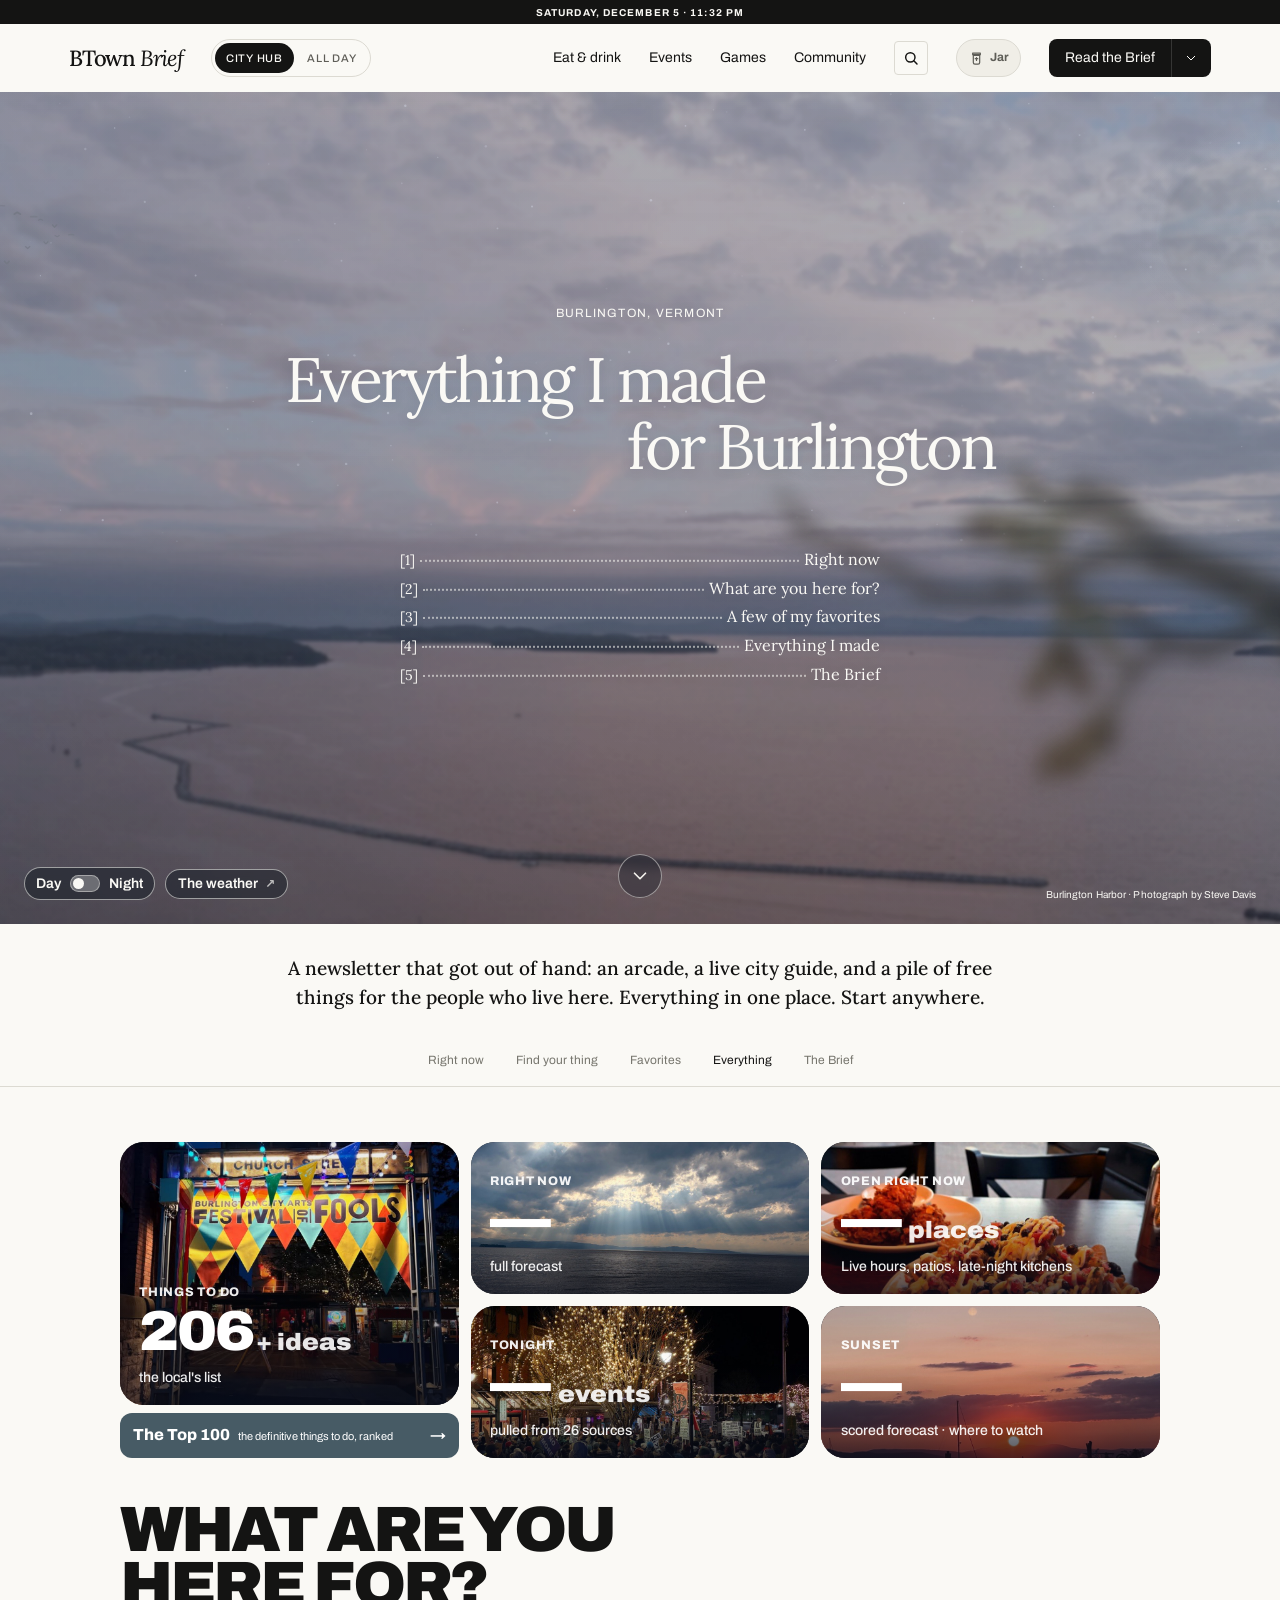
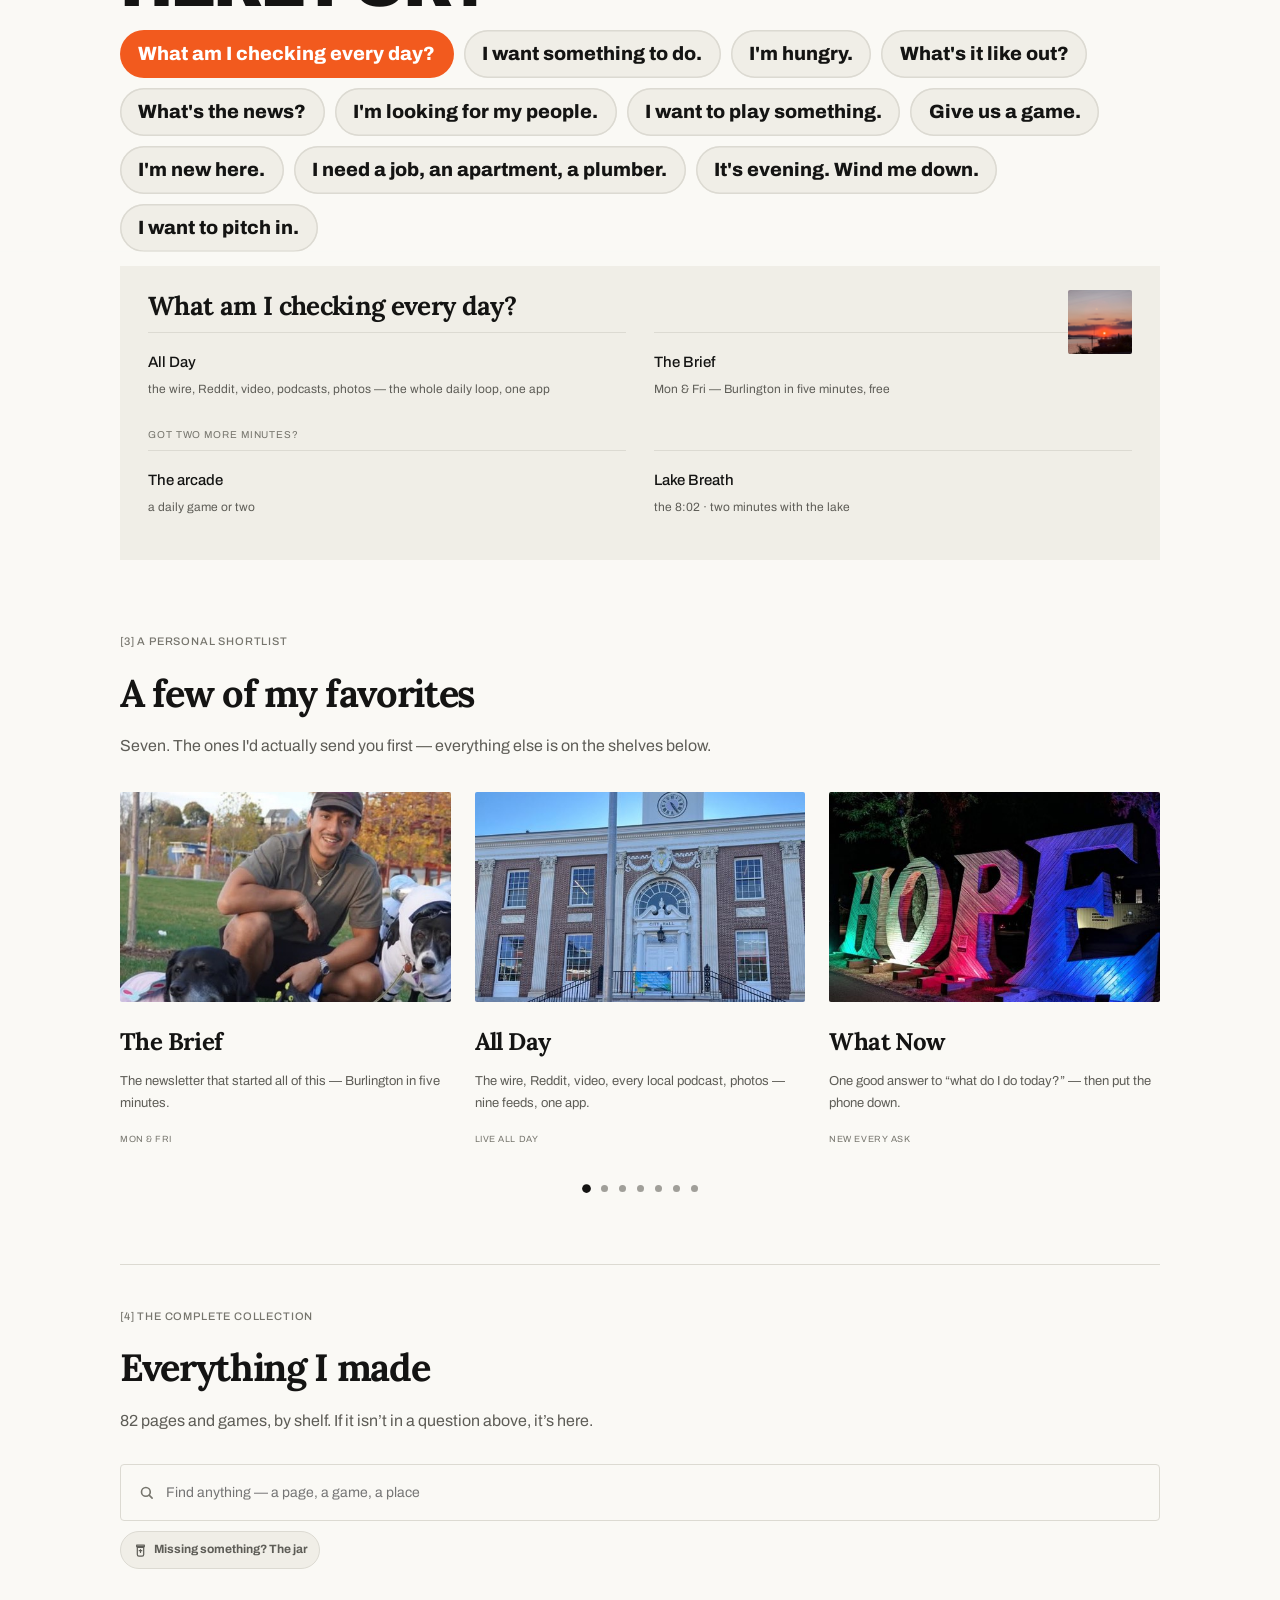
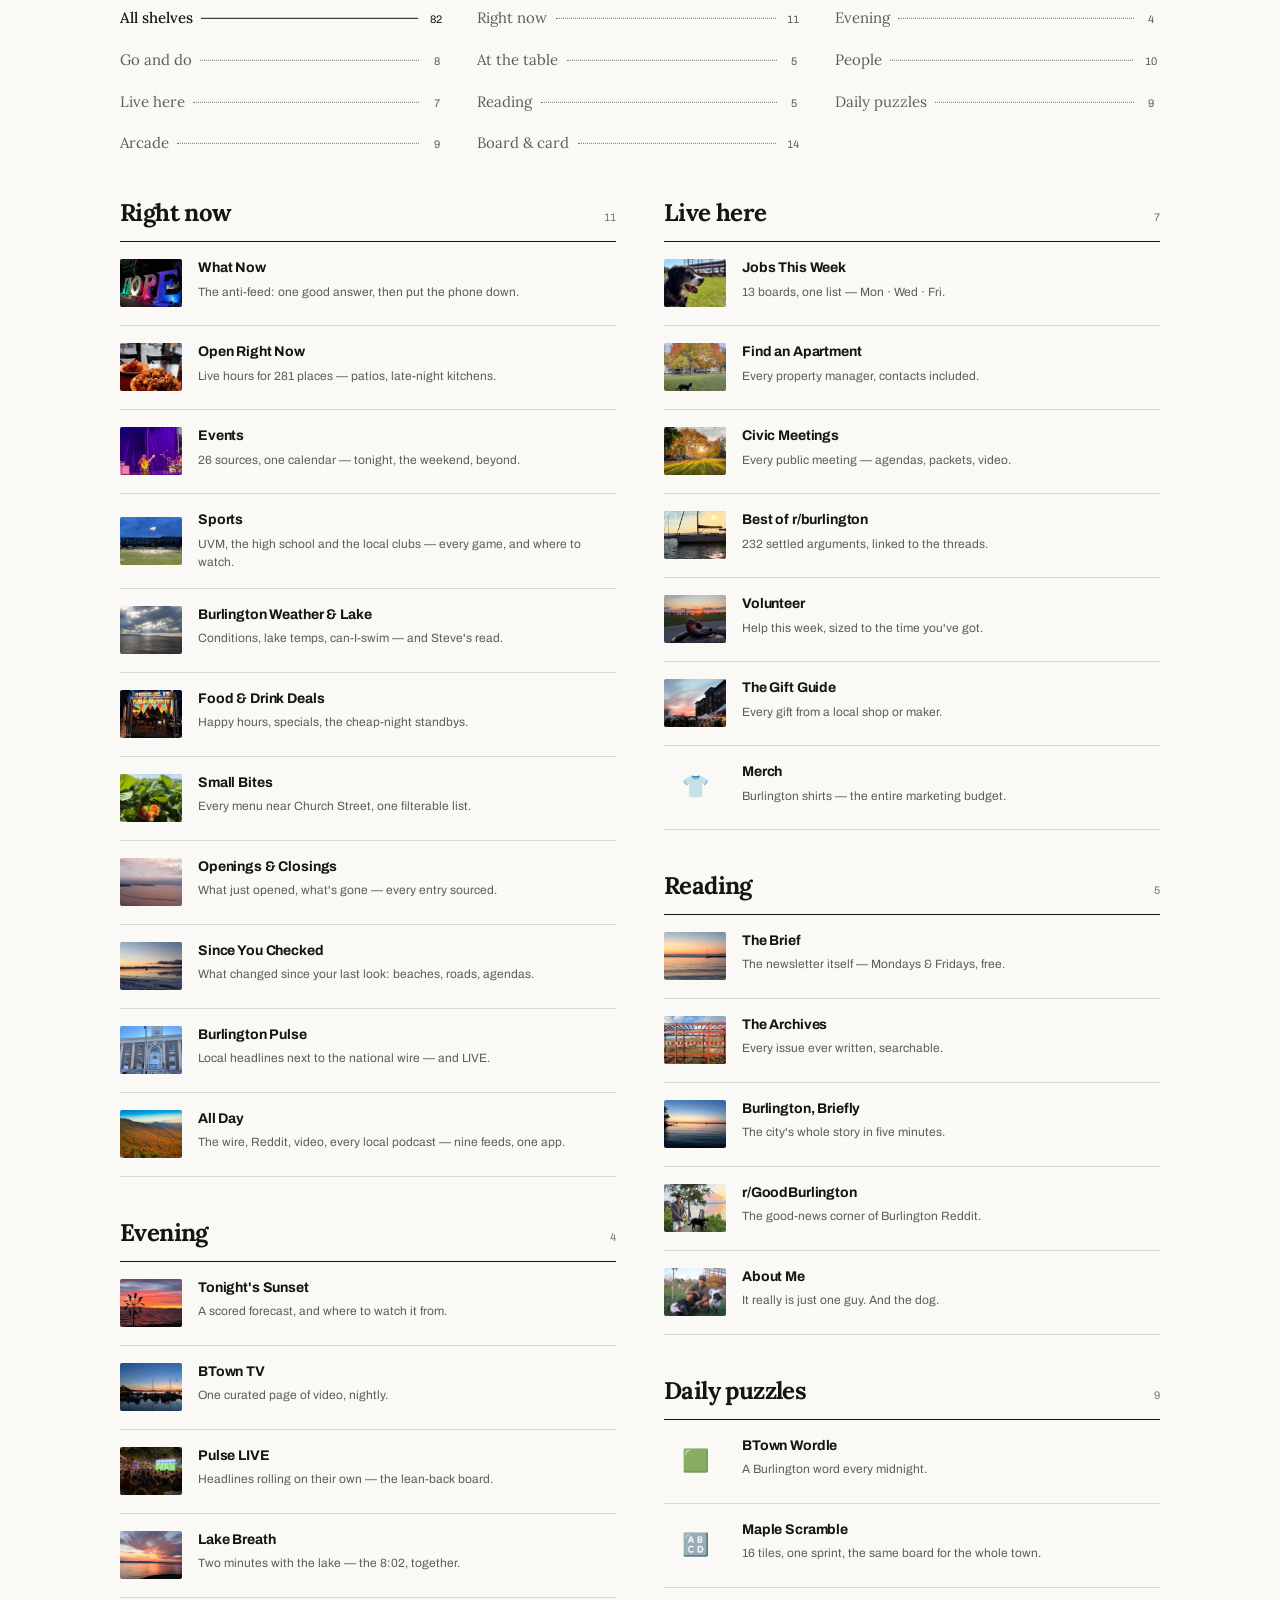
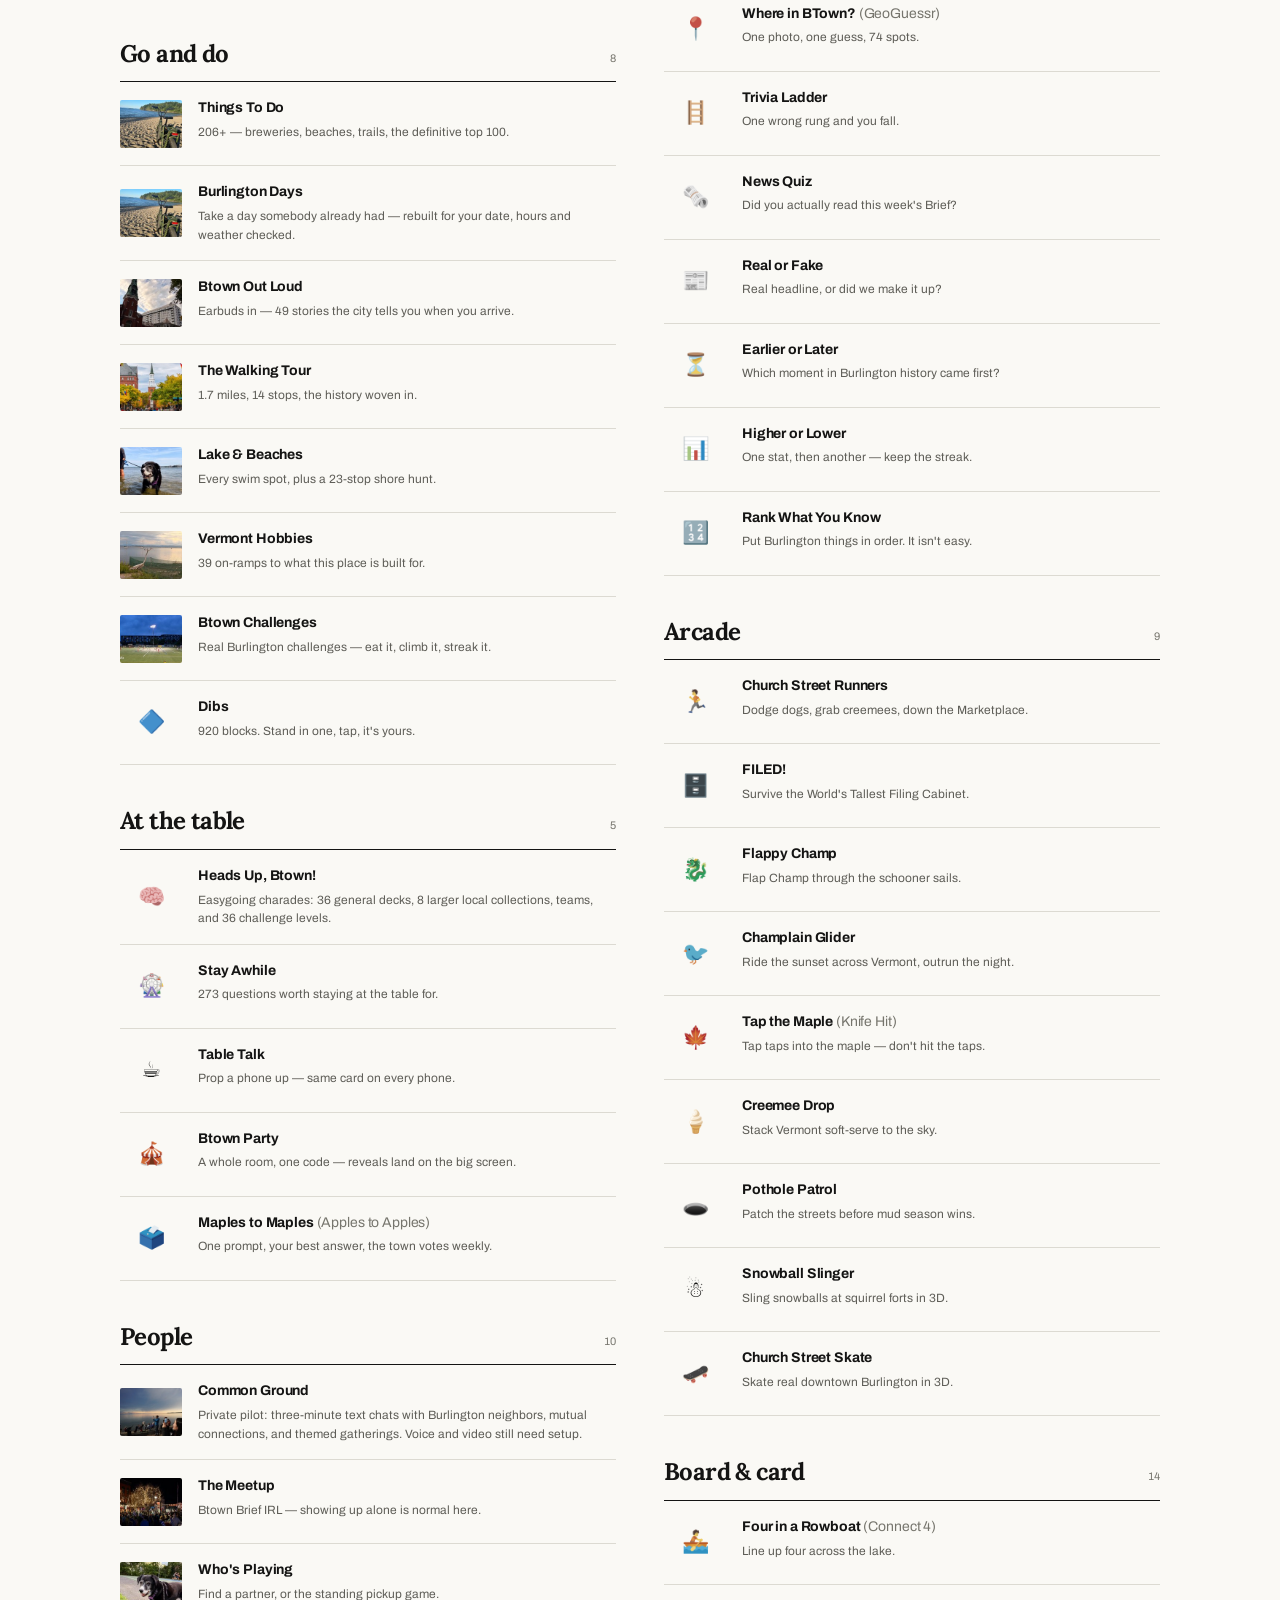
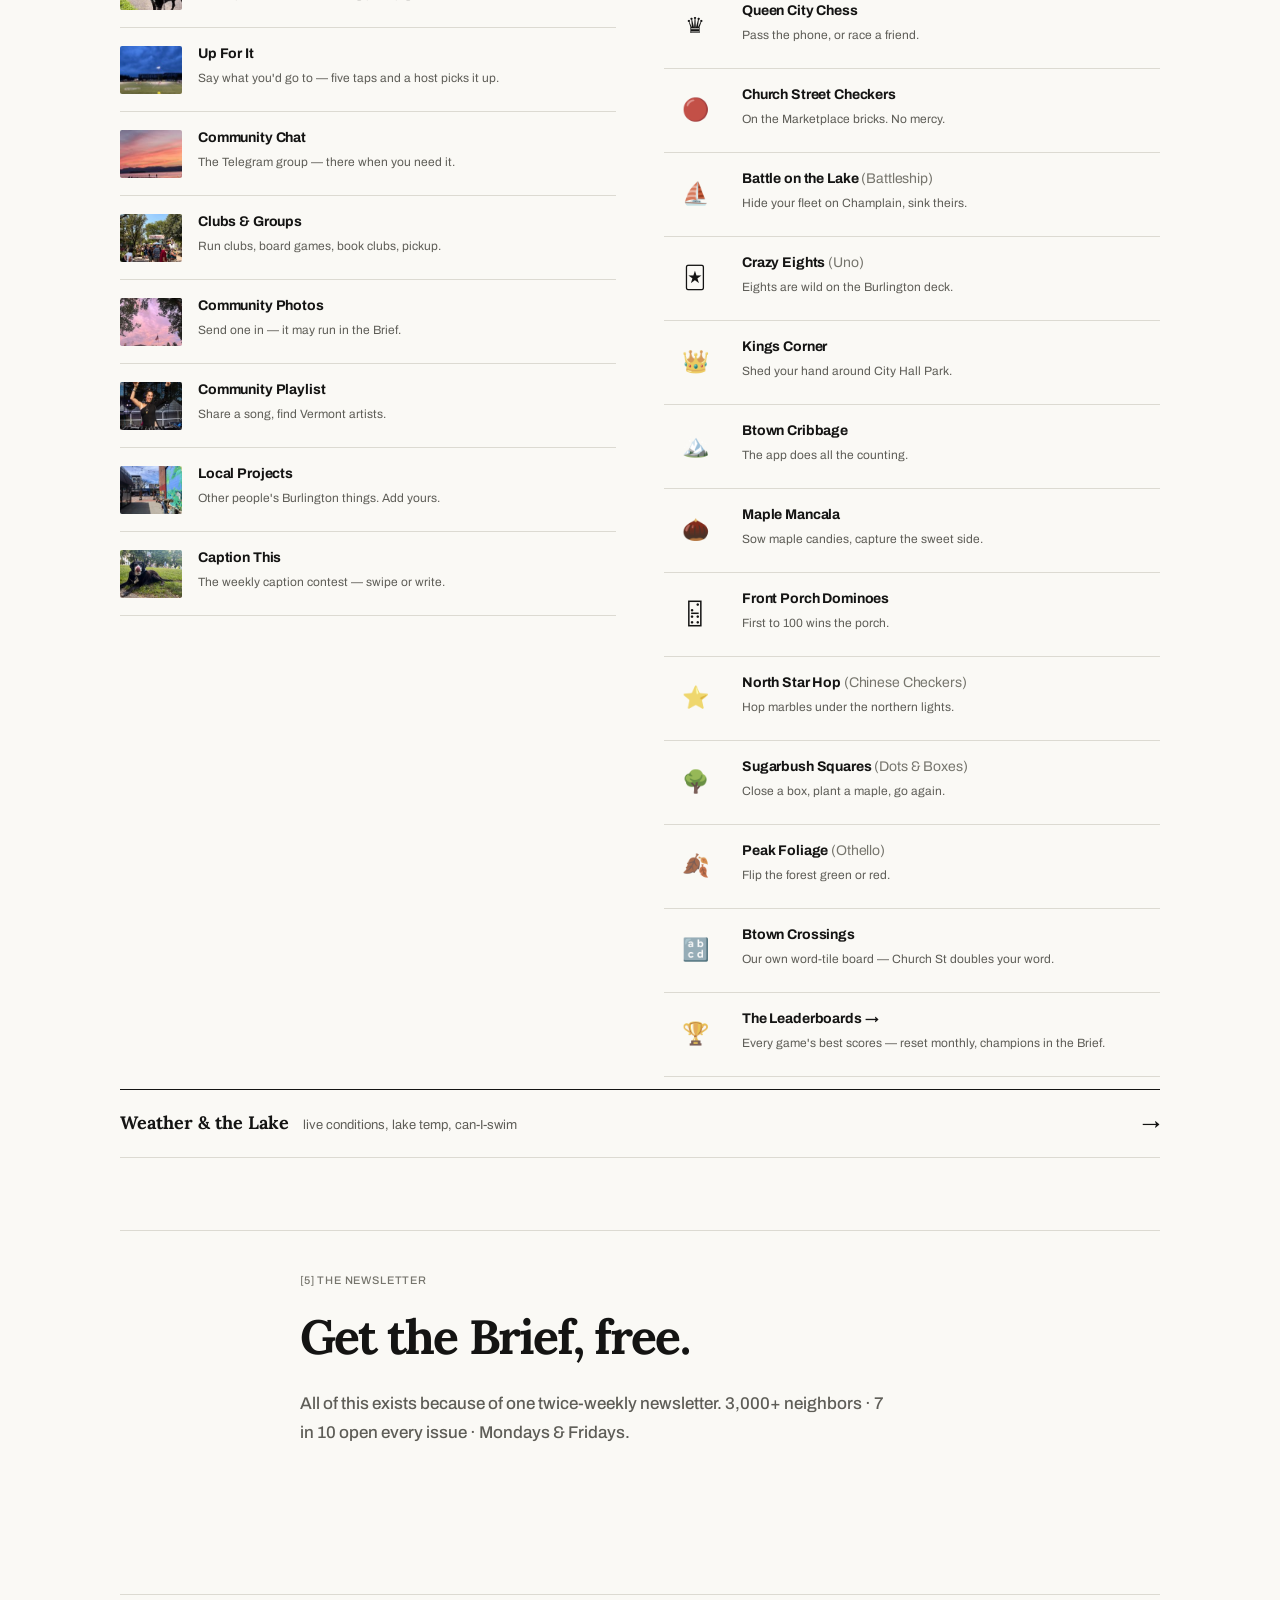
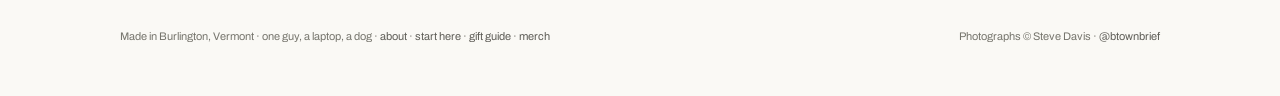
==== index.html @ 95fd9f87 "Refresh Heads Up catalog description" ====
<!DOCTYPE html>
<html lang="en">
<head>
<meta charset="utf-8">
<meta name="viewport" content="width=device-width, initial-scale=1, viewport-fit=cover">
<meta name="theme-color" content="#F6F4EF" media="(prefers-color-scheme: light)">
<meta name="theme-color" content="#0B0E12" media="(prefers-color-scheme: dark)">
<title>Burlington, right now — the BTown Brief</title>
<meta name="description" content="Burlington, Vermont right now: what's open, what's on tonight, how warm the lake is, tonight's sunset — and everything one local newsletter has made for the people who live here. Free, live, one page.">

<link rel="icon" href="assets/favicon-32.png" sizes="32x32" type="image/png">
<link rel="icon" href="assets/favicon-16.png" sizes="16x16" type="image/png">
<link rel="apple-touch-icon" href="assets/apple-touch-icon.png">
<link rel="manifest" href="manifest.webmanifest">
<meta name="apple-mobile-web-app-title" content="BTown Brief">

<meta property="og:type" content="website">
<meta property="og:site_name" content="BTown Brief">
<meta property="og:title" content="Burlington, right now">
<meta property="og:description" content="What's open, what's on tonight, how warm the lake is — and everything one local newsletter made for Burlington. Free, live, one page.">
<meta property="og:url" content="https://hub.btownbrief.com/">
<meta property="og:image" content="https://hub.btownbrief.com/assets/og-hub.jpg">
<meta property="og:image:width" content="1200">
<meta property="og:image:height" content="630">
<meta name="twitter:card" content="summary_large_image">
<meta name="twitter:title" content="Burlington, right now">
<meta name="twitter:description" content="What's open, what's on tonight, how warm the lake is — and everything one local newsletter made for Burlington.">
<meta name="twitter:image" content="https://hub.btownbrief.com/assets/og-hub.jpg">

<link rel="preconnect" href="https://fonts.googleapis.com">
<link rel="preconnect" href="https://fonts.gstatic.com" crossorigin>
<link rel="preconnect" href="https://guide.btownbrief.com">
<link href="https://fonts.googleapis.com/css2?family=Archivo:wdth,wght@75..125,400..900&family=Lora:ital,wght@0,400;0,500;0,700;1,400&display=swap" rel="stylesheet">
<link rel="preload" as="image" href="assets/img/hero.jpg">
<link rel="preload" as="image" href="assets/img/hero-fx/branch-lg.webp" media="(min-width: 720px)">
<link rel="preload" as="image" href="assets/img/hero-fx/branch-sm.webp" media="(max-width: 719px)">
<link rel="stylesheet" href="v2.css?v=20260904c">
<link rel="stylesheet" href="editorial.css?v=20260904c">
<script>
  /* Saved theme before first paint — no flash. System preference stays the
     default until the visitor picks a side with the header toggle. */
  try {
    var t = localStorage.getItem('btown-theme');
    document.documentElement.setAttribute('data-theme', t === 'dark' ? 'dark' : 'light');
  } catch (e) {}
  if (!window.matchMedia('(prefers-reduced-motion: reduce)').matches) {
    document.documentElement.classList.add('motion-enabled');
  }
</script>
<script>window.goatcounter={path:function(p){return "/hub"+(p==="/"?"/":p)}}</script>
<!-- GoatCounter -->
<script data-goatcounter="https://btown-brief.goatcounter.com/count"
        async src="//gc.zgo.at/count.js"></script>
</head>
<body>
<div class="now-strip" id="now-strip" hidden aria-live="off"><span id="date-line"></span><span aria-hidden="true"> · </span><span id="now-clock"></span></div>
<script>
  /* The clock is page chrome, so paint it before the rest of the body parses. */
  (function () {
    try {
      var now = new Date();
      document.getElementById('date-line').textContent = new Intl.DateTimeFormat('en-US', {
        weekday: 'long', month: 'long', day: 'numeric', timeZone: 'America/New_York'
      }).format(now);
      document.getElementById('now-clock').textContent = new Intl.DateTimeFormat('en-US', {
        hour: 'numeric', minute: '2-digit', timeZone: 'America/New_York'
      }).format(now);
      document.getElementById('now-strip').hidden = false;
    } catch (e) {}
  })();
</script>
<a class="skip-link" href="#main-content">Skip to content</a>

<!-- ============ HEADER: wordmark · what people want · subscribe · search ============ -->
<header class="top">
  <div class="wrap bar">
    <a class="mark" href="/">BTown <i>Brief</i></a>
    <!-- The two front doors. The hub is the index you browse; All Day is the
         feed you read. The switch stays at the very top on every screen. -->
    <div class="doors" role="group" aria-label="City hub or All Day">
      <span class="door door-cur" aria-current="page"><span class="door-long">City&nbsp;</span>hub</span>
      <a class="door" href="https://guide.btownbrief.com/all-day/">All&nbsp;Day</a>
    </div>
    <div class="run">
      <nav class="verbs" aria-label="BTown Brief">
        <a href="https://guide.btownbrief.com/restaurants.html">Eat &amp; drink</a>
        <a href="https://guide.btownbrief.com/events.html">Events</a>
        <a href="https://play.btownbrief.com/">Games</a>
        <a href="https://guide.btownbrief.com/telegram.html">Community</a>
      </nav>
    </div>
    <!-- Search up top for people who already know what they want. -->
    <button class="sbtn top-search" type="button" id="search-open" aria-label="Search everything I made" title="Search (press /)">
      <svg width="16" height="16" viewBox="0 0 24 24" fill="none" stroke="currentColor" stroke-width="2.2" stroke-linecap="round" aria-hidden="true"><circle cx="11" cy="11" r="7"/><line x1="21" y1="21" x2="16.2" y2="16.2"/></svg>
    </button>
    <button class="jarbtn" type="button" id="jar-open" data-jar-open aria-label="Suggestion jar and tip jar" title="Suggestions and tips">
      <svg viewBox="0 0 24 24" aria-hidden="true"><path d="M7.5 7.5h9v10.2a2.3 2.3 0 0 1-2.3 2.3H9.8a2.3 2.3 0 0 1-2.3-2.3z"/><path d="M6.6 4.4h10.8v2.2H6.6z"/><path d="M12 10.6v4.2M10.2 12.3h3.6"/></svg><span>Jar</span>
    </button>
    <div class="read-group">
      <a class="read-cta" href="https://www.btownbrief.com?utm_source=hub&amp;utm_medium=referral&amp;utm_campaign=nav">Read the Brief</a>
      <details class="site-menu" id="site-menu">
        <summary aria-label="Open site menu"><svg width="16" height="16" viewBox="0 0 24 24" fill="none" stroke="currentColor" stroke-width="1.5" aria-hidden="true"><path d="m6 9 6 6 6-6"/></svg></summary>
        <div class="menu-panel">
          <p class="menu-label">Around Burlington</p>
          <a class="menu-read" href="https://www.btownbrief.com?utm_source=hub&amp;utm_medium=referral&amp;utm_campaign=nav">Read the Brief <span>↗</span></a>
          <a href="https://guide.btownbrief.com/all-day/">All Day <span>↗</span></a>
          <a href="https://guide.btownbrief.com/restaurants.html">Eat &amp; drink <span>↗</span></a>
          <a href="https://guide.btownbrief.com/events.html">Events <span>↗</span></a>
          <a href="https://guide.btownbrief.com/things-to-do.html">Things to do <span>↗</span></a>
          <a href="https://guide.btownbrief.com/weather.html">Weather &amp; lake <span>↗</span></a>
          <a href="https://play.btownbrief.com/">Games <span>↗</span></a>
          <a href="https://guide.btownbrief.com/telegram.html">Community <span>↗</span></a>
          <a href="https://guide.btownbrief.com/live.html">Pulse Live <span>↗</span></a>
          <a href="https://www.btownbrief.com/about-me">About Steve <span>↗</span></a>
          <a href="#subscribe">Subscribe, free <span>↓</span></a>
          <div class="menu-tools">
    <button class="sbtn" type="button" id="theme-toggle" aria-label="Toggle light or dark mode" title="Light / dark">
      <svg class="icon-sun" width="15" height="15" viewBox="0 0 24 24" fill="none" stroke="currentColor" stroke-width="2.4" stroke-linecap="round" aria-hidden="true"><circle cx="12" cy="12" r="4.6"/><line x1="12" y1="2" x2="12" y2="4.6"/><line x1="12" y1="19.4" x2="12" y2="22"/><line x1="2" y1="12" x2="4.6" y2="12"/><line x1="19.4" y1="12" x2="22" y2="12"/><line x1="4.9" y1="4.9" x2="6.7" y2="6.7"/><line x1="17.3" y1="17.3" x2="19.1" y2="19.1"/><line x1="4.9" y1="19.1" x2="6.7" y2="17.3"/><line x1="17.3" y1="6.7" x2="19.1" y2="4.9"/></svg>
      <svg class="icon-moon" width="15" height="15" viewBox="0 0 24 24" fill="none" stroke="currentColor" stroke-width="2.4" stroke-linecap="round" stroke-linejoin="round" aria-hidden="true"><path d="M21 12.79A9 9 0 1 1 11.21 3 7 7 0 0 0 21 12.79z"/></svg>
    </button>
            <span>Light / dark</span>
          </div>
        </div>
      </details>
    </div>
  </div>
</header>

<!-- ============ THE OPENING FRAME: everything I made ============ -->
<section class="cover" aria-labelledby="cover-title">
  <img src="assets/img/hero.jpg" alt="Sunset over Burlington Harbor" fetchpriority="high">
  <canvas id="sky-live" aria-hidden="true"></canvas>
  <div class="scene-curtain" aria-hidden="true"></div>
  <div class="cover-copy">
    <p class="eyebrow">Burlington, Vermont</p>
    <h1 id="cover-title"><span>Everything I made</span><span>for Burlington</span></h1>
    <nav class="cover-contents" aria-label="Page contents">
      <a href="#right-now"><span class="chapter">[1]</span><span class="dots" aria-hidden="true"></span><span>Right now</span></a>
      <a href="#ask"><span class="chapter">[2]</span><span class="dots" aria-hidden="true"></span><span>What are you here for?</span></a>
      <a href="#favorites"><span class="chapter">[3]</span><span class="dots" aria-hidden="true"></span><span>A few of my favorites</span></a>
      <a href="#everything"><span class="chapter">[4]</span><span class="dots" aria-hidden="true"></span><span>Everything I made</span></a>
      <a href="#subscribe"><span class="chapter">[5]</span><span class="dots" aria-hidden="true"></span><span>The Brief</span></a>
    </nav>
  </div>
  <div class="sky-controls">
    <button type="button" class="theme-sky-toggle" id="theme-sky-toggle" aria-label="Switch to night mode" aria-pressed="false">
      <span>Day</span><i aria-hidden="true"></i><span>Night</span>
    </button>
    <a class="cover-weather" href="https://guide.btownbrief.com/weather.html"><b id="cover-temp"></b><span>The weather</span><i aria-hidden="true">↗</i></a>
  </div>
  <button class="scroll-cue editorial-scroll-cue" id="scroll-cue" type="button" aria-label="Scroll down to explore">
    <svg width="20" height="20" viewBox="0 0 24 24" fill="none" stroke="currentColor" stroke-width="1.8" stroke-linecap="round" stroke-linejoin="round" aria-hidden="true"><path d="m6 9 6 6 6-6"/></svg>
  </button>
  <p class="cover-credit">Burlington Harbor · Photograph by Steve Davis</p>
</section>

<div class="reading-intro">
  <p>A newsletter that got out of hand: an arcade, a live city guide, and a pile of free things for the people who live here. Everything in one place. Start anywhere.</p>
</div>
<nav class="reading-nav" aria-label="Section navigation">
  <a href="#right-now">Right now</a><a href="#ask">Find your thing</a><a href="#favorites">Favorites</a><a href="#everything">Everything</a><a href="#subscribe">The Brief</a>
</nav>
<main class="wrap" id="main-content">

  <div class="classic-layout" id="right-now">

  <!-- ============ THE BENTO: live, photographic ============ -->
  <section class="bento" aria-label="Right now">

    <div class="bento-stack">
      <a class="t ph big" href="https://guide.btownbrief.com/things-to-do.html">
        <img src="assets/img/ig/fools-night.jpg" alt="The Festival of Fools banner over Church Street at night, shops lit behind it" fetchpriority="high">
        <p class="lab">Things to do</p>
        <p class="num">206<small>+ ideas</small></p>
        <p class="sub">the local's list</p>
      </a>
      <a class="bento-bar" href="https://guide.btownbrief.com/things-to-do.html#top-100">
        <span>The Top 100</span><small>the definitive things to do, ranked</small><b aria-hidden="true">→</b>
      </a>
    </div>

    <a class="t ph" href="https://guide.btownbrief.com/weather.html">
      <img src="assets/img/ig/sky.jpg" alt="Sun through a break in storm clouds over Lake Champlain" loading="lazy">
      <p class="lab">Right now</p>
      <p class="num" id="temp">—</p>
      <p class="sub" id="sky">full forecast</p>
    </a>

    <a class="t ph" href="https://guide.btownbrief.com/restaurants.html">
      <img src="assets/img/ig/food.jpg" alt="Nachos and fried chicken on a window table, Church Street at sunset outside" loading="lazy">
      <p class="lab">Open right now</p>
      <p class="num"><span id="open-n">—</span><small id="open-of"> places</small></p>
      <p class="sub" id="open-sub">Live hours, patios, late-night kitchens</p>
    </a>

    <a class="t ph" href="https://guide.btownbrief.com/events.html?when=today&amp;tonight=1">
      <img src="assets/img/ig/crowd.jpg" alt="A crowd under the string lights on Church Street" loading="lazy">
      <p class="lab" id="tonight-lab">Tonight</p>
      <p class="num"><span id="tonight-n">—</span><small> events</small></p>
      <p class="sub" id="tonight-sub">pulled from 26 sources</p>
    </a>

    <a class="t ph" href="https://guide.btownbrief.com/sunset.html">
      <img src="assets/img/ig/docksunset.jpg" alt="People on the waterfront docks watching the sun set over Lake Champlain, a sailboat in the harbor" loading="lazy">
      <p class="lab">Sunset</p>
      <p class="num" id="sunset">—</p>
      <p class="sub">scored forecast · where to watch</p>
    </a>

  </section>

  <!-- ============ THE QUESTIONS: pills + one open panel ============ -->
  <section class="ask" id="ask">
    <h2>What are you<br>here for?</h2>
    <div class="pills" role="group" aria-label="What are you here for?">
      <button class="pill on" aria-pressed="true" data-q="daily">What am I checking every day?</button>
      <button class="pill" aria-pressed="false" data-q="do">I want something to do.</button>
      <button class="pill" aria-pressed="false" data-q="eat">I'm hungry.</button>
      <button class="pill" aria-pressed="false" data-q="out">What's it like out?</button>
      <button class="pill" aria-pressed="false" data-q="news">What's the news?</button>
      <button class="pill" aria-pressed="false" data-q="people">I'm looking for my people.</button>
      <button class="pill" aria-pressed="false" data-q="play">I want to play something.</button>
      <button class="pill" aria-pressed="false" data-q="game">Give us a game.</button>
      <button class="pill" aria-pressed="false" data-q="new">I'm new here.</button>
      <button class="pill" aria-pressed="false" data-q="live">I need a job, an apartment, a plumber.</button>
      <button class="pill" aria-pressed="false" data-q="evening">It's evening. Wind me down.</button>
      <button class="pill" aria-pressed="false" data-q="help">I want to pitch in.</button>
    </div>
  </section>
  </div>

  <section class="answers" aria-label="Your recommendations">
    <div class="panels">
      <div class="qp" data-q="do">
        <img src="assets/img/ig/fools-s.jpg" alt="" loading="lazy">
        <h3>I want something to do.</h3>
        <div class="rows">
          <a href="https://play.btownbrief.com/burlington-days/"><b>Burlington Days</b><small>a day somebody already had, rebuilt for yours</small></a>
          <a href="https://play.btownbrief.com/what-now/"><b>What Now</b><small>one good answer, then put the phone down</small></a>
          <a href="https://guide.btownbrief.com/events.html"><b>Events</b><em data-live="events">26 sources · one calendar</em></a>
          <a href="https://guide.btownbrief.com/sports.html"><b>Sports</b><small>UVM, the high school, and tonight’s games</small></a>
          <a href="https://guide.btownbrief.com/things-to-do.html"><b>Things To Do</b><em>206+ · the local's list</em></a>
          <a href="https://guide.btownbrief.com/beaches.html"><b>Lake &amp; Beaches</b><em data-live="beaches">swim statuses · every beach</em></a>
        </div>
      </div>
      <div class="qp" data-q="eat">
        <img src="assets/img/ig/food-s.jpg" alt="" loading="lazy">
        <h3>I'm hungry.</h3>
        <div class="rows">
          <a href="https://guide.btownbrief.com/restaurants.html"><b>Open Right Now</b><em data-live="open">live hours for 281 places</em></a>
          <a href="https://guide.btownbrief.com/deals.html"><b>Food &amp; Drink Deals</b><em data-live="deals">happy hours, specials</em></a>
          <a href="https://guide.btownbrief.com/small-bites.html"><b>Small Bites</b><small>every menu near Church Street</small></a>
          <a href="https://guide.btownbrief.com/openings.html"><b>Openings &amp; Closings</b><em data-live="openings">every entry sourced</em></a>
        </div>
      </div>
      <div class="qp" data-q="out">
        <img src="assets/img/ig/sky-s.jpg" alt="" loading="lazy">
        <h3>What's it like out?</h3>
        <div class="rows">
          <a href="https://guide.btownbrief.com/weather.html"><b>Burlington Weather &amp; Lake</b><em data-live="weather">with Steve's read</em></a>
          <a href="https://guide.btownbrief.com/sunset.html"><b>Tonight's Sunset</b><em data-live="sunset">scored forecast</em></a>
          <a href="https://guide.btownbrief.com/beaches.html"><b>Lake &amp; Beaches</b><em data-live="beaches">swim statuses</em></a>
        </div>
      </div>
      <div class="qp" data-q="news">
        <img src="assets/img/ig/cityhall-s.jpg" alt="" loading="lazy">
        <h3>What's the news?</h3>
        <div class="rows">
          <a href="https://www.btownbrief.com?utm_source=hub&amp;utm_medium=referral&amp;utm_campaign=site_capture"><b>The Brief</b><em>Mon &amp; Fri · read the newsletter</em></a>
          <a href="https://guide.btownbrief.com/pulse.html"><b>Burlington Pulse</b><em>every 20 min · local + national wire</em></a>
          <a href="https://guide.btownbrief.com/changes.html"><b>Since You Checked</b><small>what changed since your last visit</small></a>
          <a href="https://guide.btownbrief.com/civic.html"><b>Civic Meetings</b><small>agendas, packets, video</small></a>
          <a href="https://play.btownbrief.com/news-quiz/"><b>News Quiz</b><small>did you actually read this week's Brief?</small></a>
          <a href="https://play.btownbrief.com/archive/"><b>The Archives</b><small>find the story you half-remember</small></a>
        </div>
      </div>
      <!-- This panel used to be fourteen links across Morning / Day / Evening.
           All Day absorbed that job — the wire, Reddit, video, podcasts and
           photos are its tabs now — so the honest answer is two things. -->
      <div class="qp on" data-q="daily">
        <img src="assets/img/ig/docksunset-s.jpg" alt="" loading="lazy">
        <h3>What am I checking every day?</h3>
        <div class="rows">
          <a href="https://guide.btownbrief.com/all-day/"><b>All Day</b><small>the wire, Reddit, video, podcasts, photos — the whole daily loop, one app</small></a>
          <a href="https://www.btownbrief.com?utm_source=hub&amp;utm_medium=referral&amp;utm_campaign=daily_panel"><b>The Brief</b><small>Mon &amp; Fri — Burlington in five minutes, free</small></a>
        </div>
        <p class="split">Got two more minutes?</p>
        <div class="rows">
          <a href="https://play.btownbrief.com/"><b>The arcade</b><em data-live="games">a daily game or two</em></a>
          <a href="https://play.btownbrief.com/lake-breath/"><b>Lake Breath</b><em>the 8:02 · two minutes with the lake</em></a>
        </div>
      </div>
      <div class="qp" data-q="people">
        <img src="assets/img/ig/crowd-s.jpg" alt="" loading="lazy">
        <h3>I'm looking for my people.</h3>
        <div class="rows">
          <a href="https://www.meetup.com/burlington-social-activites-group/"><b>The Meetup</b><em>Btown Brief IRL · 600+ members</em></a>
          <a href="https://play.btownbrief.com/up-for-it/"><b>Up For It</b><small>say what you'd go to — five taps and a host picks it up</small></a>
          <a href="https://play.btownbrief.com/whos-playing/"><b>Who's Playing</b><small>find a partner — tennis, pickleball, pickup</small></a>
          <a href="https://btown-common-ground.stephenvdavis.chatgpt.site/"><b>Common Ground</b><small>private pilot — short text chats, local icebreakers, and neighbors to talk to again</small></a>
          <a href="https://guide.btownbrief.com/telegram.html"><b>Community Chat</b><small>the Telegram group</small></a>
          <a href="https://guide.btownbrief.com/clubs.html"><b>Clubs &amp; Groups</b><small>run clubs, board games, book clubs</small></a>
        </div>
      </div>
      <div class="qp" data-q="play">
        <img src="assets/img/ig/soccer-s.jpg" alt="" loading="lazy">
        <h3>I want to play something.</h3>
        <p class="split">On your phone</p>
        <div class="rows">
          <a href="https://play.btownbrief.com/"><b>The arcade</b><em data-live="games">free, no accounts</em></a>
          <a href="https://play.btownbrief.com/leaderboards/"><b>Leaderboards</b><em>reset monthly · champions in the Brief</em></a>
          <a href="https://play.btownbrief.com/maple-scramble/"><b>Maple Scramble</b><small>sixteen tiles, one sprint a day</small></a>
          <a href="https://play.btownbrief.com/church-street-skate/"><b>Church Street Skate</b><small>real downtown Burlington, in 3D</small></a>
        </div>
        <p class="split">Out in the real world</p>
        <div class="rows">
          <a href="https://play.btownbrief.com/whos-playing/"><b>Who's Playing</b><small>find a partner — tennis, pickleball, a run</small></a>
          <a href="https://play.btownbrief.com/dibs/"><b>Dibs</b><small>claim a block of the real city</small></a>
          <a href="https://play.btownbrief.com/challenges/"><b>Btown Challenges</b><small>eat it, climb it, streak it — then prove it</small></a>
        </div>
      </div>
      <div class="qp" data-q="game">
        <img src="assets/img/ig/hope-s.jpg" alt="" loading="lazy">
        <h3>We're hanging out — give us a game.</h3>
        <div class="rows">
          <a href="https://guide.btownbrief.com/table.html"><b>Table Talk</b><small>prop a phone up at the table</small></a>
          <a href="https://play.btownbrief.com/stay-awhile/"><b>Stay Awhile</b><em data-live="stay">spin, land, ask</em></a>
          <a href="https://play.btownbrief.com/maples-to-maples/party.html"><b>Maples to Maples</b><small>Party Mode — 3–4 phones, live</small></a>
          <a href="https://play.btownbrief.com/btown-party/"><b>Btown Party</b><small>a whole room, one code</small></a>
        </div>
      </div>
      <div class="qp" data-q="new">
        <img src="assets/img/ig/church-s.jpg" alt="" loading="lazy">
        <h3>I'm new here — or my visitors are.</h3>
        <div class="rows">
          <a href="https://play.btownbrief.com/burlington-days/"><b>Burlington Days</b><small>hand them a whole day, planned</small></a>
          <a href="https://guide.btownbrief.com/walking-tour.html"><b>The Walking Tour</b><em>14 stops · about 90 minutes</em></a>
          <a href="https://guide.btownbrief.com/out-loud/"><b>Btown Out Loud</b><em>49 stories · earbuds in, walk</em></a>
          <a href="https://guide.btownbrief.com/history.html"><b>Burlington, Briefly</b><em>a five-minute read</em></a>
          <a href="https://guide.btownbrief.com/hobbies.html"><b>Vermont Hobbies</b><em>39 on-ramps</em></a>
        </div>
      </div>
      <div class="qp" data-q="live">
        <img src="assets/img/ig/tower-s.jpg" alt="" loading="lazy">
        <h3>I need a job, an apartment — or a plumber.</h3>
        <div class="rows">
          <a href="https://guide.btownbrief.com/jobs.html"><b>Jobs This Week</b><em data-live="jobs">13 boards, one list</em></a>
          <a href="https://guide.btownbrief.com/housing.html"><b>Find an Apartment</b><small>every property manager's email</small></a>
          <a href="https://guide.btownbrief.com/best-of-reddit.html"><b>Best of r/burlington</b><em>232 answers — mechanics, plumbers, barbers, straight to the threads</em></a>
          <a href="https://guide.btownbrief.com/telegram.html"><b>Community Chat</b><small>ask a local right now</small></a>
        </div>
      </div>
      <div class="qp" data-q="evening">
        <img src="assets/img/ig/marina-s.jpg" alt="" loading="lazy">
        <h3>It's evening. Wind me down.</h3>
        <div class="rows">
          <a href="https://play.btownbrief.com/lake-breath/"><b>Lake Breath</b><em>the 8:02 · two minutes with the lake</em></a>
          <a href="https://guide.btownbrief.com/tv.html"><b>BTown TV</b><em>nightly · one curated page of video</em></a>
          <a href="https://guide.btownbrief.com/live.html"><b>Pulse LIVE</b><em>headlines rolling on their own — lean back</em></a>
          <a href="https://guide.btownbrief.com/goodburlington.html"><b>r/GoodBurlington</b><small>the good-news corner</small></a>
        </div>
      </div>
      <div class="qp" data-q="help">
        <img src="assets/img/ig/seal-s.jpg" alt="" loading="lazy">
        <h3>I want to pitch in.</h3>
        <div class="rows">
          <a href="https://ko-fi.com/btownbrief"><b>Buy me a coffee</b><small>the donation link — keeps all of this free</small></a>
          <a href="https://guide.btownbrief.com/volunteer.html"><b>Volunteer</b><small>help this week, sized to your time</small></a>
          <a href="https://guide.btownbrief.com/projects.html"><b>Local Projects</b><small>other people's Burlington things</small></a>
          <a href="https://guide.btownbrief.com/photos.html"><b>Community Photos</b><small>send one, it may run</small></a>
          <a href="https://guide.btownbrief.com/playlist.html"><b>Community Playlist</b><small>share a song</small></a>
          <a href="https://play.btownbrief.com/caption-this/"><b>Caption This</b><small>the weekly caption contest — swipe or write</small></a>
        </div>
      </div>
    </div>
  </section>

  <!-- ============ A FEW OF MY FAVORITES: the shelf that scrolls ============ -->
  <section class="favs" id="favorites" aria-label="A few of my favorites">
    <p class="section-number">[3] A personal shortlist</p>
    <div class="favhead">
      <h2 class="D">A few of my favorites</h2>
      <p>Seven. The ones I'd actually send you first — everything else is on the shelves below.</p>
    </div>
    <div class="favshelf" id="favshelf" tabindex="0" aria-label="Favorites, scrolls sideways">
      <a class="fav" href="https://www.btownbrief.com?utm_source=hub&amp;utm_medium=referral&amp;utm_campaign=favorites">
        <img src="assets/img/ig/fav/steve.jpg" alt="" loading="lazy">
        <span class="tx"><b>The Brief</b><small>The newsletter that started all of this — Burlington in five minutes.</small><i>Mon &amp; Fri</i></span>
      </a>
      <a class="fav" href="https://guide.btownbrief.com/all-day/">
        <img src="assets/img/ig/fav/cityhall.jpg" alt="" loading="lazy">
        <span class="tx"><b>All Day</b><small>The wire, Reddit, video, every local podcast, photos — nine feeds, one app.</small><i>live all day</i></span>
      </a>
      <a class="fav" href="https://play.btownbrief.com/what-now/">
        <img src="assets/img/ig/fav/hope.jpg" alt="" loading="lazy">
        <span class="tx"><b>What Now</b><small>One good answer to “what do I do today?” — then put the phone down.</small><i>new every ask</i></span>
      </a>
      <a class="fav" href="https://play.btownbrief.com/burlington-days/">
        <img src="assets/img/ig/fav/beachbike.jpg" alt="" loading="lazy">
        <span class="tx"><b>Burlington Days</b><small>Days people actually had here. Take one and it&rsquo;s rebuilt for your date &mdash; hours, weather and what&rsquo;s on, all checked.</small><i>any day you like</i></span>
      </a>
      <a class="fav" href="https://guide.btownbrief.com/events.html?when=weekend">
        <img src="assets/img/ig/fav/crowd.jpg" alt="" loading="lazy">
        <span class="tx"><b>Events</b><small>Every event in town from 26 sources — so you stop checking 26 sources.</small><i>twice daily</i></span>
      </a>
      <a class="fav" href="https://guide.btownbrief.com/weather.html">
        <img src="assets/img/ig/fav/sky.jpg" alt="" loading="lazy">
        <span class="tx"><b>Burlington Weather &amp; Lake</b><small>Conditions, lake temps, can-I-swim — with a written read on the day.</small><i>hourly</i></span>
      </a>
      <a class="fav" href="https://play.btownbrief.com/">
        <img src="assets/img/ig/fav/hoops.jpg" alt="" loading="lazy">
        <span class="tx"><b>The arcade</b><small>Games made for Burlington — free, no accounts, no ads.</small><i>always open</i></span>
      </a>
    </div>
    <div class="favdots" id="favdots"></div>
  </section>

  <!-- ============ EVERYTHING, A–Z — generated from the catalogs; the guarantee ============ -->
  <section class="az" id="everything">
    <p class="section-number">[4] The complete collection</p>
    <div class="azhead">
      <h2 class="D">Everything I made</h2>
      <p id="az-count">81 pages and games, by shelf. If it isn't in a question above, it's here.</p>
      <label class="find"><svg width="15" height="15" viewBox="0 0 24 24" fill="none" stroke="currentColor" stroke-width="2.6" stroke-linecap="round" aria-hidden="true"><circle cx="11" cy="11" r="7"/><line x1="21" y1="21" x2="16.2" y2="16.2"/></svg><input type="search" id="find" placeholder="Find anything — a page, a game, a place" autocomplete="off"></label>
      <button class="jarbtn jarbtn-az" type="button" data-jar-open aria-label="Suggestion jar and tip jar" title="Suggestions and tips"><svg viewBox="0 0 24 24" aria-hidden="true"><path d="M7.5 7.5h9v10.2a2.3 2.3 0 0 1-2.3 2.3H9.8a2.3 2.3 0 0 1-2.3-2.3z"/><path d="M6.6 4.4h10.8v2.2H6.6z"/><path d="M12 10.6v4.2M10.2 12.3h3.6"/></svg><span>Missing something? The jar</span></button>
    </div>
    <!-- The table of contents. Same filter buttons as ever, dressed like the
         index page of a book: dotted leaders out to a live count per shelf.
         v2.js fills the counts after it merges the catalogs. -->
    <div class="azchips" role="group" aria-label="Filter by shelf">
      <button class="azchip on" data-shelf=""><span class="ct">All shelves</span><i class="lead" aria-hidden="true"></i><span class="n">81</span></button>
      <button class="azchip" data-shelf="now"><span class="ct">Right now</span><i class="lead" aria-hidden="true"></i><span class="n"></span></button>
      <button class="azchip" data-shelf="evening"><span class="ct">Evening</span><i class="lead" aria-hidden="true"></i><span class="n"></span></button>
      <button class="azchip" data-shelf="go"><span class="ct">Go and do</span><i class="lead" aria-hidden="true"></i><span class="n"></span></button>
      <button class="azchip" data-shelf="table"><span class="ct">At the table</span><i class="lead" aria-hidden="true"></i><span class="n"></span></button>
      <button class="azchip" data-shelf="people"><span class="ct">People</span><i class="lead" aria-hidden="true"></i><span class="n"></span></button>
      <button class="azchip" data-shelf="live"><span class="ct">Live here</span><i class="lead" aria-hidden="true"></i><span class="n"></span></button>
      <button class="azchip" data-shelf="reading"><span class="ct">Reading</span><i class="lead" aria-hidden="true"></i><span class="n"></span></button>
      <button class="azchip" data-shelf="daily"><span class="ct">Daily puzzles</span><i class="lead" aria-hidden="true"></i><span class="n"></span></button>
      <button class="azchip" data-shelf="arcade"><span class="ct">Arcade</span><i class="lead" aria-hidden="true"></i><span class="n"></span></button>
      <button class="azchip" data-shelf="board"><span class="ct">Board &amp; card</span><i class="lead" aria-hidden="true"></i><span class="n"></span></button>
    </div>

    <!-- Curated shelves. v2.js merges catalog.json + games.json + search-index.json into
         these at load: known links gain search keywords, unknown ones are appended to the
         right shelf (games by section, guide cards by group, the rest under More) — so a
         new launch still needs no edit here. -->
    <div id="az-shelves" class="shelves">

      <div class="grp" data-shelf="now">
        <div class="gh"><i class="c-maple"></i><h3>Right now</h3><small>11</small></div>
        <a class="tile" href="https://play.btownbrief.com/what-now/"><img src="assets/img/ig/thumb/hope.jpg" alt="" loading="lazy"><span class="tt"><b>What Now</b><small>The anti-feed: one good answer, then put the phone down.</small></span></a>
        <a class="tile" href="https://guide.btownbrief.com/restaurants.html"><img src="assets/img/ig/thumb/food.jpg" alt="" loading="lazy"><span class="tt"><b>Open Right Now</b><small data-live="open">Live hours for 281 places — patios, late-night kitchens.</small></span></a>
        <a class="tile" href="https://guide.btownbrief.com/events.html"><img src="assets/img/ig/thumb/band.jpg" alt="" loading="lazy"><span class="tt"><b>Events</b><small data-live="events">26 sources, one calendar — tonight, the weekend, beyond.</small></span></a>
        <a class="tile" href="https://guide.btownbrief.com/sports.html" data-kw="uvm catamounts burlington high seahorses red sox bruins celtics patriots canadiens hockey basketball soccer football baseball lacrosse schedule scores game"><img src="assets/img/ig/thumb/stadium.jpg" alt="" loading="lazy"><span class="tt"><b>Sports</b><small>UVM, the high school and the local clubs — every game, and where to watch.</small></span></a>
        <a class="tile" href="https://guide.btownbrief.com/weather.html"><img src="assets/img/ig/thumb/sky.jpg" alt="" loading="lazy"><span class="tt"><b>Burlington Weather &amp; Lake</b><small data-live="weather">Conditions, lake temps, can-I-swim — and Steve's read.</small></span></a>
        <a class="tile" href="https://guide.btownbrief.com/deals.html"><img src="assets/img/ig/thumb/fools.jpg" alt="" loading="lazy"><span class="tt"><b>Food &amp; Drink Deals</b><small data-live="deals">Happy hours, specials, the cheap-night standbys.</small></span></a>
        <a class="tile" href="https://guide.btownbrief.com/small-bites.html"><img src="assets/img/ig/thumb/berries.jpg" alt="" loading="lazy"><span class="tt"><b>Small Bites</b><small>Every menu near Church Street, one filterable list.</small></span></a>
        <a class="tile" href="https://guide.btownbrief.com/openings.html"><img src="assets/img/ig/thumb/harbor.jpg" alt="" loading="lazy"><span class="tt"><b>Openings &amp; Closings</b><small data-live="openings">What just opened, what's gone — every entry sourced.</small></span></a>
        <a class="tile" href="https://guide.btownbrief.com/changes.html"><img src="assets/img/ig/thumb/winterdawn.jpg" alt="" loading="lazy"><span class="tt"><b>Since You Checked</b><small>What changed since your last look: beaches, roads, agendas.</small></span></a>
        <a class="tile" href="https://guide.btownbrief.com/pulse.html"><img src="assets/img/ig/thumb/cityhall.jpg" alt="" loading="lazy"><span class="tt"><b>Burlington Pulse</b><small>Local headlines next to the national wire — and LIVE.</small></span></a>
        <a class="tile" href="https://guide.btownbrief.com/all-day/" data-kw="reader feed wire rss podcasts wikipedia wander instagram photos music what now sports"><img src="assets/img/ig/thumb/foliage.jpg" alt="" loading="lazy"><span class="tt"><b>All Day</b><small>The wire, Reddit, video, every local podcast — nine feeds, one app.</small></span></a>
      </div>

      <div class="grp" data-shelf="evening">
        <div class="gh"><i class="c-sap"></i><h3>Evening</h3><small>4</small></div>
        <a class="tile" href="https://guide.btownbrief.com/sunset.html"><img src="assets/img/ig/thumb/sunset.jpg" alt="" loading="lazy"><span class="tt"><b>Tonight's Sunset</b><small data-live="sunset">A scored forecast, and where to watch it from.</small></span></a>
        <a class="tile" href="https://guide.btownbrief.com/tv.html"><img src="assets/img/ig/thumb/marina.jpg" alt="" loading="lazy"><span class="tt"><b>BTown TV</b><small>One curated page of video, nightly.</small></span></a>
        <a class="tile" href="https://guide.btownbrief.com/live.html"><img src="assets/img/ig/thumb/bigscreen.jpg" alt="" loading="lazy"><span class="tt"><b>Pulse LIVE</b><small>Headlines rolling on their own — the lean-back board.</small></span></a>
        <a class="tile" href="https://play.btownbrief.com/lake-breath/"><img src="assets/img/ig/thumb/lakeglow.jpg" alt="" loading="lazy"><span class="tt"><b>Lake Breath</b><small>Two minutes with the lake — the 8:02, together.</small></span></a>
      </div>

      <div class="grp" data-shelf="go">
        <div class="gh"><i class="c-mint"></i><h3>Go and do</h3><small>7</small></div>
        <a class="tile" href="https://guide.btownbrief.com/things-to-do.html"><img src="assets/img/ig/thumb/beachbike.jpg" alt="" loading="lazy"><span class="tt"><b>Things To Do</b><small>206+ — breweries, beaches, trails, the definitive top 100.</small></span></a>
        <a class="tile" href="https://play.btownbrief.com/burlington-days/" data-kw="itinerary plan day visiting visitors parents trip weekend saturday"><img src="assets/img/ig/thumb/beachbike.jpg" alt="" loading="lazy"><span class="tt"><b>Burlington Days</b><small>Take a day somebody already had &mdash; rebuilt for your date, hours and weather checked.</small></span></a>
        <a class="tile" href="https://guide.btownbrief.com/out-loud/"><img src="assets/img/ig/thumb/tower.jpg" alt="" loading="lazy"><span class="tt"><b>Btown Out Loud</b><small>Earbuds in — 49 stories the city tells you when you arrive.</small></span></a>
        <a class="tile" href="https://guide.btownbrief.com/walking-tour.html"><img src="assets/img/ig/thumb/church.jpg" alt="" loading="lazy"><span class="tt"><b>The Walking Tour</b><small>1.7 miles, 14 stops, the history woven in.</small></span></a>
        <a class="tile" href="https://guide.btownbrief.com/beaches.html"><img src="assets/img/ig/thumb/swim.jpg" alt="" loading="lazy"><span class="tt"><b>Lake &amp; Beaches</b><small data-live="beaches">Every swim spot, plus a 23-stop shore hunt.</small></span></a>
        <a class="tile" href="https://guide.btownbrief.com/hobbies.html"><img src="assets/img/ig/thumb/driftwood.jpg" alt="" loading="lazy"><span class="tt"><b>Vermont Hobbies</b><small>39 on-ramps to what this place is built for.</small></span></a>
        <a class="tile" href="https://play.btownbrief.com/challenges/"><img src="assets/img/ig/thumb/soccer.jpg" alt="" loading="lazy"><span class="tt"><b>Btown Challenges</b><small>Real Burlington challenges — eat it, climb it, streak it.</small></span></a>
        <a class="tile" href="https://play.btownbrief.com/dibs/"><i class="mo">🔷</i><span class="tt"><b>Dibs</b><small>920 blocks. Stand in one, tap, it's yours.</small></span></a>
      </div>

      <div class="grp" data-shelf="table">
        <div class="gh"><i class="c-sap"></i><h3>At the table</h3><small>5</small></div>
        <a class="tile" href="https://play.btownbrief.com/heads-up-btown/" data-kw="forehead charades party game familiar easy general decks burlington vermont teams co-op custom decks photos offline no repeats forbidden words humming challenge levels"><i class="mo">🧠</i><span class="tt"><b>Heads Up, Btown!</b><small>Easygoing charades: 36 general decks, 8 larger local collections, teams, and 36 challenge levels.</small></span></a>
        <a class="tile" href="https://play.btownbrief.com/stay-awhile/"><i class="mo">🎡</i><span class="tt"><b>Stay Awhile</b><small data-live="stay">273 questions worth staying at the table for.</small></span></a>
        <a class="tile" href="https://guide.btownbrief.com/table.html"><i class="mo">☕</i><span class="tt"><b>Table Talk</b><small>Prop a phone up — same card on every phone.</small></span></a>
        <a class="tile" href="https://play.btownbrief.com/btown-party/"><i class="mo">🎪</i><span class="tt"><b>Btown Party</b><small>A whole room, one code — reveals land on the big screen.</small></span></a>
        <a class="tile" href="https://play.btownbrief.com/maples-to-maples/"><i class="mo">🗳️</i><span class="tt"><b>Maples to Maples <i>(Apples to Apples)</i></b><small>One prompt, your best answer, the town votes weekly.</small></span></a>
      </div>

      <div class="grp" data-shelf="people">
        <div class="gh"><i class="c-mint"></i><h3>People</h3><small>10</small></div>
        <a class="tile" href="https://btown-common-ground.stephenvdavis.chatgpt.site/" data-kw="common ground burlington neighbors local random chat omegle text conversation icebreakers mutual connections themed gatherings rsvp adults private pilot"><img src="assets/img/ig/thumb/shorefolk.jpg" alt="" loading="lazy"><span class="tt"><b>Common Ground</b><small>Private pilot: three-minute text chats with Burlington neighbors, mutual connections, and themed gatherings. Voice and video still need setup.</small></span></a>
        <a class="tile" href="https://www.meetup.com/burlington-social-activites-group/"><img src="assets/img/ig/thumb/crowd.jpg" alt="" loading="lazy"><span class="tt"><b>The Meetup</b><small>Btown Brief IRL — showing up alone is normal here.</small></span></a>
        <a class="tile" href="https://play.btownbrief.com/whos-playing/"><img src="assets/img/ig/thumb/hoops.jpg" alt="" loading="lazy"><span class="tt"><b>Who's Playing</b><small>Find a partner, or the standing pickup game.</small></span></a>
        <a class="tile" href="https://play.btownbrief.com/up-for-it/"><img src="assets/img/ig/thumb/nightsoccer.jpg" alt="" loading="lazy"><span class="tt"><b>Up For It</b><small>Say what you'd go to — five taps and a host picks it up.</small></span></a>
        <a class="tile" href="https://guide.btownbrief.com/telegram.html" data-kw="groupchat group chat telegram"><img src="assets/img/ig/thumb/pinkbeach.jpg" alt="" loading="lazy"><span class="tt"><b>Community Chat</b><small>The Telegram group — there when you need it.</small></span></a>
        <a class="tile" href="https://guide.btownbrief.com/clubs.html"><img src="assets/img/ig/thumb/streetfest.jpg" alt="" loading="lazy"><span class="tt"><b>Clubs &amp; Groups</b><small>Run clubs, board games, book clubs, pickup.</small></span></a>
        <a class="tile" href="https://guide.btownbrief.com/photos.html"><img src="assets/img/ig/thumb/pinksky.jpg" alt="" loading="lazy"><span class="tt"><b>Community Photos</b><small>Send one in — it may run in the Brief.</small></span></a>
        <a class="tile" href="https://guide.btownbrief.com/playlist.html"><img src="assets/img/ig/thumb/dj.jpg" alt="" loading="lazy"><span class="tt"><b>Community Playlist</b><small>Share a song, find Vermont artists.</small></span></a>
        <a class="tile" href="https://guide.btownbrief.com/projects.html"><img src="assets/img/ig/thumb/mural.jpg" alt="" loading="lazy"><span class="tt"><b>Local Projects</b><small>Other people's Burlington things. Add yours.</small></span></a>
        <a class="tile" href="https://play.btownbrief.com/caption-this/"><img src="assets/img/ig/thumb/dogsmile.jpg" alt="" loading="lazy"><span class="tt"><b>Caption This</b><small>The weekly caption contest — swipe or write.</small></span></a>
      </div>

      <div class="grp" data-shelf="live">
        <div class="gh"><i class="c-maple"></i><h3>Live here</h3><small>7</small></div>
        <a class="tile" href="https://guide.btownbrief.com/jobs.html"><img src="assets/img/ig/thumb/cityplace.jpg" alt="" loading="lazy"><span class="tt"><b>Jobs This Week</b><small data-live="jobs">13 boards, one list — Mon · Wed · Fri.</small></span></a>
        <a class="tile" href="https://guide.btownbrief.com/housing.html"><img src="assets/img/ig/thumb/fallstreet.jpg" alt="" loading="lazy"><span class="tt"><b>Find an Apartment</b><small>Every property manager, contacts included.</small></span></a>
        <a class="tile" href="https://guide.btownbrief.com/civic.html"><img src="assets/img/ig/thumb/park.jpg" alt="" loading="lazy"><span class="tt"><b>Civic Meetings</b><small>Every public meeting — agendas, packets, video.</small></span></a>
        <a class="tile" href="https://guide.btownbrief.com/best-of-reddit.html"><img src="assets/img/ig/thumb/sailboat.jpg" alt="" loading="lazy"><span class="tt"><b>Best of r/burlington</b><small>232 settled arguments, linked to the threads.</small></span></a>
        <a class="tile" href="https://guide.btownbrief.com/volunteer.html"><img src="assets/img/ig/thumb/seal.jpg" alt="" loading="lazy"><span class="tt"><b>Volunteer</b><small>Help this week, sized to the time you've got.</small></span></a>
        <a class="tile" href="https://guide.btownbrief.com/gifts.html"><img src="assets/img/ig/thumb/market.jpg" alt="" loading="lazy"><span class="tt"><b>The Gift Guide</b><small>Every gift from a local shop or maker.</small></span></a>
        <a class="tile" href="https://stephenvdavis-jpg.github.io/t-shirts/"><i class="mo">👕</i><span class="tt"><b>Merch</b><small>Burlington shirts — the entire marketing budget.</small></span></a>
      </div>

      <div class="grp" data-shelf="reading">
        <div class="gh"><i class="c-lake"></i><h3>Reading</h3><small>5</small></div>
        <a class="tile" href="https://www.btownbrief.com?utm_source=hub&amp;utm_medium=referral&amp;utm_campaign=az"><img src="assets/img/ig/thumb/dawnsail.jpg" alt="" loading="lazy"><span class="tt"><b>The Brief</b><small>The newsletter itself — Mondays &amp; Fridays, free.</small></span></a>
        <a class="tile" href="https://play.btownbrief.com/archive/"><img src="assets/img/ig/thumb/citysteel.jpg" alt="" loading="lazy"><span class="tt"><b>The Archives</b><small>Every issue ever written, searchable.</small></span></a>
        <a class="tile" href="https://guide.btownbrief.com/history.html"><img src="assets/img/ig/thumb/bluehour.jpg" alt="" loading="lazy"><span class="tt"><b>Burlington, Briefly</b><small>The city's whole story in five minutes.</small></span></a>
        <a class="tile" href="https://guide.btownbrief.com/goodburlington.html"><img src="assets/img/ig/thumb/overlook.jpg" alt="" loading="lazy"><span class="tt"><b>r/GoodBurlington</b><small>The good-news corner of Burlington Reddit.</small></span></a>
        <a class="tile" href="https://www.btownbrief.com/about-me"><img src="assets/img/ig/thumb/steve.jpg" alt="" loading="lazy"><span class="tt"><b>About Me</b><small>It really is just one guy. And the dog.</small></span></a>
      </div>

      <div class="grp" data-shelf="daily">
        <div class="gh"><i class="c-sap"></i><h3>Daily puzzles</h3><small>9</small></div>
        <a class="tile" href="https://play.btownbrief.com/btown-wordle/"><i class="mo">🟩</i><span class="tt"><b>BTown Wordle</b><small>A Burlington word every midnight.</small></span></a>
        <a class="tile" href="https://play.btownbrief.com/maple-scramble/"><i class="mo">🔠</i><span class="tt"><b>Maple Scramble</b><small>16 tiles, one sprint, the same board for the whole town.</small></span></a>
        <a class="tile" href="https://play.btownbrief.com/where-in-btown/"><i class="mo">📍</i><span class="tt"><b>Where in BTown? <i>(GeoGuessr)</i></b><small>One photo, one guess, 74 spots.</small></span></a>
        <a class="tile" href="https://play.btownbrief.com/trivia-ladder/"><i class="mo">🪜</i><span class="tt"><b>Trivia Ladder</b><small>One wrong rung and you fall.</small></span></a>
        <a class="tile" href="https://play.btownbrief.com/news-quiz/"><i class="mo">🗞️</i><span class="tt"><b>News Quiz</b><small>Did you actually read this week's Brief?</small></span></a>
        <a class="tile" href="https://play.btownbrief.com/real-or-fake/"><i class="mo">📰</i><span class="tt"><b>Real or Fake</b><small>Real headline, or did we make it up?</small></span></a>
        <a class="tile" href="https://play.btownbrief.com/earlier-or-later/"><i class="mo">⏳</i><span class="tt"><b>Earlier or Later</b><small>Which moment in Burlington history came first?</small></span></a>
        <a class="tile" href="https://play.btownbrief.com/higher-or-lower/"><i class="mo">📊</i><span class="tt"><b>Higher or Lower</b><small>One stat, then another — keep the streak.</small></span></a>
        <a class="tile" href="https://play.btownbrief.com/rank-what-you-know/"><i class="mo">🔢</i><span class="tt"><b>Rank What You Know</b><small>Put Burlington things in order. It isn't easy.</small></span></a>
      </div>

      <div class="grp" data-shelf="arcade">
        <div class="gh"><i class="c-maple"></i><h3>Arcade</h3><small>9</small></div>
        <a class="tile" href="https://play.btownbrief.com/church-street-runner/"><i class="mo">🏃</i><span class="tt"><b>Church Street Runners</b><small>Dodge dogs, grab creemees, down the Marketplace.</small></span></a>
        <a class="tile" href="https://play.btownbrief.com/filed/"><i class="mo">🗄️</i><span class="tt"><b>FILED!</b><small>Survive the World's Tallest Filing Cabinet.</small></span></a>
        <a class="tile" href="https://play.btownbrief.com/flappy-champ/"><i class="mo">🐉</i><span class="tt"><b>Flappy Champ</b><small>Flap Champ through the schooner sails.</small></span></a>
        <a class="tile" href="https://play.btownbrief.com/champlain-glider/"><i class="mo">🐦</i><span class="tt"><b>Champlain Glider</b><small>Ride the sunset across Vermont, outrun the night.</small></span></a>
        <a class="tile" href="https://play.btownbrief.com/tap-the-maple/"><i class="mo">🍁</i><span class="tt"><b>Tap the Maple <i>(Knife Hit)</i></b><small>Tap taps into the maple — don't hit the taps.</small></span></a>
        <a class="tile" href="https://play.btownbrief.com/creemee-drop/"><i class="mo">🍦</i><span class="tt"><b>Creemee Drop</b><small>Stack Vermont soft-serve to the sky.</small></span></a>
        <a class="tile" href="https://play.btownbrief.com/pothole-patrol/"><i class="mo">🕳️</i><span class="tt"><b>Pothole Patrol</b><small>Patch the streets before mud season wins.</small></span></a>
        <a class="tile" href="https://play.btownbrief.com/snowball-slinger/"><i class="mo">☃️</i><span class="tt"><b>Snowball Slinger</b><small>Sling snowballs at squirrel forts in 3D.</small></span></a>
        <a class="tile" href="https://play.btownbrief.com/church-street-skate/"><i class="mo">🛹</i><span class="tt"><b>Church Street Skate</b><small>Skate real downtown Burlington in 3D.</small></span></a>
      </div>

      <div class="grp" data-shelf="board">
        <div class="gh"><i class="c-lake"></i><h3>Board &amp; card</h3><small>14</small></div>
        <a class="tile" href="https://play.btownbrief.com/four-in-a-rowboat/"><i class="mo">🚣</i><span class="tt"><b>Four in a Rowboat <i>(Connect 4)</i></b><small>Line up four across the lake.</small></span></a>
        <a class="tile" href="https://play.btownbrief.com/queen-city-chess/"><i class="mo">♛</i><span class="tt"><b>Queen City Chess</b><small>Pass the phone, or race a friend.</small></span></a>
        <a class="tile" href="https://play.btownbrief.com/church-street-checkers/"><i class="mo">🔴</i><span class="tt"><b>Church Street Checkers</b><small>On the Marketplace bricks. No mercy.</small></span></a>
        <a class="tile" href="https://play.btownbrief.com/battle-on-the-lake/"><i class="mo">⛵</i><span class="tt"><b>Battle on the Lake <i>(Battleship)</i></b><small>Hide your fleet on Champlain, sink theirs.</small></span></a>
        <a class="tile" href="https://play.btownbrief.com/crazy-eights/"><i class="mo">🃏</i><span class="tt"><b>Crazy Eights <i>(Uno)</i></b><small>Eights are wild on the Burlington deck.</small></span></a>
        <a class="tile" href="https://play.btownbrief.com/kings-corner/"><i class="mo">👑</i><span class="tt"><b>Kings Corner</b><small>Shed your hand around City Hall Park.</small></span></a>
        <a class="tile" href="https://play.btownbrief.com/btown-cribbage/"><i class="mo">🏔️</i><span class="tt"><b>Btown Cribbage</b><small>The app does all the counting.</small></span></a>
        <a class="tile" href="https://play.btownbrief.com/maple-mancala/"><i class="mo">🌰</i><span class="tt"><b>Maple Mancala</b><small>Sow maple candies, capture the sweet side.</small></span></a>
        <a class="tile" href="https://play.btownbrief.com/front-porch-dominoes/"><i class="mo">🁵</i><span class="tt"><b>Front Porch Dominoes</b><small>First to 100 wins the porch.</small></span></a>
        <a class="tile" href="https://play.btownbrief.com/north-star-hop/"><i class="mo">⭐</i><span class="tt"><b>North Star Hop <i>(Chinese Checkers)</i></b><small>Hop marbles under the northern lights.</small></span></a>
        <a class="tile" href="https://play.btownbrief.com/sugarbush-squares/"><i class="mo">🌳</i><span class="tt"><b>Sugarbush Squares <i>(Dots &amp; Boxes)</i></b><small>Close a box, plant a maple, go again.</small></span></a>
        <a class="tile" href="https://play.btownbrief.com/peak-foliage/"><i class="mo">🍂</i><span class="tt"><b>Peak Foliage <i>(Othello)</i></b><small>Flip the forest green or red.</small></span></a>
        <a class="tile" href="https://play.btownbrief.com/btown-crossings/"><i class="mo">🔡</i><span class="tt"><b>Btown Crossings</b><small>Our own word-tile board — Church St doubles your word.</small></span></a>
        <a class="tile lead" href="https://play.btownbrief.com/leaderboards/"><i class="mo">🏆</i><span class="tt"><b>The Leaderboards →</b><small>Every game's best scores — reset monthly, champions in the Brief.</small></span></a>
      </div>

      <div class="grp" data-shelf="more" hidden>
        <div class="gh"><i class="c-lake"></i><h3>More</h3><small>0</small></div>
      </div>

    </div>
    <a class="weather-row" href="https://guide.btownbrief.com/weather.html">
      <b>Weather &amp; the Lake</b><span>live conditions, lake temp, can-I-swim</span><i aria-hidden="true">→</i>
    </a>
  </section>

  <!-- ============ THE SIGNUP: the last thing on the page ============ -->
  <section class="band">
    <div class="t dark full" id="subscribe">
      <p class="section-number">[5] The newsletter</p>
      <h2>Get the Brief, free.</h2>
      <p class="sub">All of this exists because of one twice-weekly newsletter. 3,000+ neighbors · 7 in 10 open every issue · Mondays &amp; Fridays.</p>
      <iframe src="https://embeds.beehiiv.com/a1c106df-f519-4dfc-a892-61261d0f8389?slim=true" data-test-id="beehiiv-embed" height="52" frameborder="0" scrolling="no" title="Subscribe to the BTown Brief" loading="lazy"></iframe>
    </div>
  </section>

  <footer class="foot">
    <span>Made in Burlington, Vermont · one guy, a laptop, a dog · <a href="https://www.btownbrief.com/about-me">about</a> · <a href="start-here.html">start here</a> · <a href="https://guide.btownbrief.com/gifts.html">gift guide</a> · <a href="https://stephenvdavis-jpg.github.io/t-shirts/">merch</a></span>
    <span>Photographs © Steve Davis · <a href="https://www.instagram.com/btownbrief/">@btownbrief</a></span>
  </footer>
</main>

<div class="sheet" id="jar-sheet" hidden>
  <div class="sheet-scrim" data-jar-close></div>
  <section class="sheet-card" role="dialog" aria-modal="true" aria-labelledby="jar-title">
    <header class="sheet-head"><h2 id="jar-title">The jar</h2><button class="sheet-close" type="button" data-jar-close aria-label="Close"><span aria-hidden="true">×</span></button></header>
    <div class="sheet-body"></div>
  </section>
</div>
<div class="toast" id="toast" role="status" hidden></div>

<script src="https://guide.btownbrief.com/js/food-lib.js" defer></script>
<script src="v2.js?v=20260912-catalog-descriptions" defer></script>
<script src="hero-live.js?v=20260904b" defer></script>
<script src="editorial.js?v=20260903e" defer></script>
</body>
</html>
---- v2.css ----
/* ============================================================
   BURLINGTON, RIGHT NOW — the BTown Brief front door (v2, Aug 2026)

   One page, three layers:
     1. the bento — photographs carrying one live number each
     2. the questions — twelve first-person pills, one open panel
     3. everything, A–Z — the guarantee that every page is reachable

   Photographs are Stephen's own (assets/img/ig, sources in sources.json).
   Type is one family, Archivo: wide + black for display, normal for text.
   Color is the lake, the maple, the sap, the ink — used as blocks, not tints.
============================================================ */

:root {
  --paper: #F6F4EF;
  --card:  #FFFFFF;
  --ink:   #0E1A33;
  --ink2:  #46526B;
  --mute:  #8A93A6;
  --line:  #E6E2D8;
  --lake:  #1748D1;
  --lake-soft: #E8EDFA;
  --maple: #F25A1E;
  --sap:   #FFC53D;
  --mint:  #BFE8D2;
  --f: "Archivo", system-ui, -apple-system, "Segoe UI", sans-serif;
  --r: 26px;
}
@media (prefers-color-scheme: dark) {
  :root:not([data-theme="light"]) {
    --paper: #0B0E14; --card: #151A24; --ink: #F3F1EA; --ink2: #B9BFCD; --mute: #7C8598;
    --line: #232A38; --lake: #7FA0F0; --lake-soft: #162138; --mint: #2A4A3A;
  }
}
:root[data-theme="dark"] {
  --paper: #0B0E14; --card: #151A24; --ink: #F3F1EA; --ink2: #B9BFCD; --mute: #7C8598;
  --line: #232A38; --lake: #7FA0F0; --lake-soft: #162138; --mint: #2A4A3A;
}

/* The theme toggle shows the mode you'd switch TO: moon in light, sun in dark. */
#theme-toggle .icon-sun { display: none; }
#theme-toggle .icon-moon { display: block; }
@media (prefers-color-scheme: dark) {
  :root:not([data-theme="light"]) #theme-toggle .icon-sun { display: block; }
  :root:not([data-theme="light"]) #theme-toggle .icon-moon { display: none; }
}
:root[data-theme="dark"] #theme-toggle .icon-sun { display: block; }
:root[data-theme="dark"] #theme-toggle .icon-moon { display: none; }
:root[data-theme="light"] #theme-toggle .icon-sun { display: none; }
:root[data-theme="light"] #theme-toggle .icon-moon { display: block; }

* { box-sizing: border-box; }
html { scroll-behavior: smooth; }
body {
  margin: 0;
  background: var(--paper);
  color: var(--ink);
  font-family: var(--f);
  font-size: 16px;
  line-height: 1.45;
  -webkit-font-smoothing: antialiased;
}
body.sheet-open { overflow: hidden; }
a { color: inherit; text-decoration: none; }
a:focus-visible, button:focus-visible, input:focus-visible { outline: 3px solid var(--sap); outline-offset: 2px; }
img { display: block; }

.wrap { max-width: 1180px; margin: 0 auto; padding: 0 clamp(.8rem, 2.5vw, 1.6rem); }

/* Display face: wide, black, upper — the poster voice, used for titles only. */
.D {
  font-variation-settings: "wdth" 110, "wght" 900;
  text-transform: uppercase;
  letter-spacing: -.025em;
  line-height: .9;
}
/* ?serif=1 try-on: the section titles borrow the cover's serif voice. */
.serif-heads .D {
  font-family: "Instrument Serif", Georgia, serif;
  font-variation-settings: normal;
  font-weight: 400;
  text-transform: none;
  letter-spacing: -.01em;
  line-height: .95;
}

/* ---------------------------------------------------------------- header */
.top { position: sticky; top: 0; z-index: 20; background: color-mix(in srgb, var(--paper) 86%, transparent); backdrop-filter: blur(14px); -webkit-backdrop-filter: blur(14px); border-bottom: 1px solid var(--line); }
.bar { display: flex; align-items: center; gap: 1rem; height: 60px; }
.mark { font-variation-settings: "wdth" 112, "wght" 900; text-transform: uppercase; letter-spacing: .01em; font-size: 1.05rem; white-space: nowrap; }
.mark i { font-style: normal; color: var(--maple); }
/* The switch and the verbs travel together: the switch is pinned at the head
   of the run and the verbs scroll past it, so "which half of the site am I
   in" can never scroll out of view. */
.run { display: flex; align-items: center; gap: .9rem; flex: 1; min-width: 0; margin-left: .4rem; }
.doors { display: inline-flex; align-items: center; gap: 2px; flex: none; padding: 2px;
  background: var(--card); border: 1.5px solid var(--line); border-radius: 999px; }
.door { padding: .3rem .7rem; border-radius: 999px; font-weight: 800; font-size: .8rem;
  letter-spacing: .04em; text-transform: uppercase; color: var(--ink2); white-space: nowrap; }
.door:hover { color: var(--ink); }
.door-cur { background: var(--ink); color: var(--paper); cursor: default; }

/* The verbs take the open middle. They scroll rather than wrap: a wrapped
   third row is another band of navigation above the front door. */
.verbs { display: flex; flex: 1; justify-content: space-evenly; gap: 1rem; min-width: 0;
  overflow-x: auto; scrollbar-width: none; -ms-overflow-style: none;
  font-weight: 700; font-size: 1rem; color: var(--ink2); }
.verbs::-webkit-scrollbar { display: none; }
.verbs a { white-space: nowrap; }
.verbs a:hover { color: var(--ink); }
/* the fade only exists when there is more to scroll to — set by v2.js */
.bar.is-over .verbs { -webkit-mask-image: linear-gradient(90deg, #000 calc(100% - 26px), transparent);
  mask-image: linear-gradient(90deg, #000 calc(100% - 26px), transparent); }

/* Read and Subscribe were two pills for one destination. */
.read-cta { background: var(--maple); color: #fff; border-radius: 999px; padding: .55rem 1.15rem; font-weight: 800; font-size: .95rem; white-space: nowrap; }
.read-cta:hover { filter: brightness(1.08); }
.sbtn { width: 38px; height: 38px; border-radius: 50%; border: 1.5px solid var(--line); background: var(--card); color: var(--ink2); display: grid; place-items: center; cursor: pointer; }
.sbtn:hover { color: var(--ink); border-color: var(--ink); }

/* The local clock is the page's first line, separate from the sticky header. */
.now-strip { min-height: 24px; padding: 5px 16px 4px; background: var(--ink); color: var(--paper);
  text-align: center; font-size: 10px; font-weight: 700; line-height: 15px; letter-spacing: .11em;
  text-transform: uppercase; font-variant-numeric: tabular-nums; }
.now-strip[hidden] { display: none; }

/* The big tile and the Top 100 bar share one 2x2 cell: the tile takes the
   height, the bar rides underneath it. Weather is then an ordinary tile,
   the same size as Open right now. */
.classic-layout .bento .bento-stack { grid-column: span 2; grid-row: span 2; display: grid; grid-template-rows: 1fr auto; gap: 8px; min-width: 0; min-height: 0; }
.classic-layout .bento .bento-stack .t.big { grid-column: auto; grid-row: auto; min-height: 0; }
.bento-bar { display: grid; grid-template-columns: auto 1fr auto; align-items: baseline; gap: 8px;
  min-width: 0; padding: 9px 13px; border-radius: 12px; background: var(--lake); color: #fff; }
.bento-bar span { font-weight: 800; white-space: nowrap; }
.bento-bar small { min-width: 0; overflow: hidden; text-overflow: ellipsis; white-space: nowrap; font-size: 11px; }
.bento-bar b { font-size: 16px; }

.weather-row { display: grid; grid-template-columns: auto 1fr auto; align-items: baseline; gap: 14px;
  margin-top: 12px; padding: 18px 0; border-top: 1px solid var(--ink); border-bottom: 1px solid var(--line); }
.weather-row b { font-family: "Lora", Georgia, serif; font-size: 18px; }
.weather-row span { color: var(--ink2); font-size: 13px; }
.weather-row i { font-style: normal; font-size: 18px; }

/* The jar borrows All Day's single-control/two-errands bottom sheet. */
.jarbtn { flex: 0 0 auto; display: inline-flex; align-items: center; gap: 5px; min-height: 38px; padding: 0 11px;
  border: 1px solid var(--line); border-radius: 999px; background: var(--card); color: var(--ink2);
  font: inherit; font-size: 12px; font-weight: 700; cursor: pointer; }
.jarbtn:hover { color: var(--maple); border-color: var(--maple); }
.jarbtn-az { margin-top: 10px; }
.jarbtn svg { width: 17px; height: 17px; fill: none; stroke: currentColor; stroke-width: 1.7; stroke-linecap: round; stroke-linejoin: round; }
.sheet { position: fixed; inset: 0; z-index: 100; }
.sheet[hidden], .toast[hidden] { display: none; }
.sheet-scrim { position: absolute; inset: 0; background: rgba(5, 8, 14, .58); }
.sheet-card { position: absolute; left: 50%; bottom: 0; transform: translateX(-50%); width: min(520px, 100%);
  max-height: min(86vh, 760px); display: flex; flex-direction: column; background: var(--paper); color: var(--ink);
  border: 1px solid var(--line); border-bottom: 0; border-radius: 18px 18px 0 0; }
.sheet-head { display: flex; align-items: center; gap: 10px; padding: 16px 12px 13px 20px; border-bottom: 1px solid var(--line); }
.sheet-head h2 { flex: 1; margin: 0; font-family: "Lora", Georgia, serif; font-size: 23px; }
.sheet-close { width: 38px; height: 38px; border: 0; border-radius: 50%; background: transparent; color: var(--ink);
  font: 28px/1 var(--f); cursor: pointer; }
.sheet-body { overflow-y: auto; padding: 16px 18px calc(26px + env(safe-area-inset-bottom)); }
.jar-lede { margin: 0 0 16px; color: var(--ink2); }
.jar-form { display: grid; gap: 12px; }
.jar-form label { display: grid; gap: 6px; color: var(--ink2); font-size: 13px; font-weight: 700; }
.jar-form textarea, .jar-form input { width: 100%; padding: 11px 12px; border: 1px solid var(--line); border-radius: 8px;
  background: var(--card); color: var(--ink); font: inherit; font-size: 15px; resize: vertical; }
.jar-form textarea:focus, .jar-form input:focus { outline: 2px solid var(--lake); outline-offset: -1px; }
.jar-err { margin: 0; color: var(--maple); font-size: 13px; }
.jar-submit, .jar-kofi { display: inline-flex; justify-content: center; align-items: center; min-height: 46px; padding: 0 18px;
  border: 0; border-radius: 999px; background: var(--ink); color: var(--paper); font: inherit; font-weight: 800; cursor: pointer; }
.jar-submit:disabled { opacity: .55; cursor: wait; }
.jar-tip { margin-top: 22px; padding: 16px; border-radius: 10px; background: var(--lake-soft); }
.jar-tip-lede { margin: 0 0 13px; font-size: 14px; line-height: 1.5; }
.jar-kofi { width: 100%; background: var(--maple); color: #fff; }
.jar-fine { margin: 16px 0 0; color: var(--mute); font-size: 12px; line-height: 1.5; }
.toast { position: fixed; left: 50%; bottom: 24px; z-index: 110; transform: translateX(-50%); width: max-content;
  max-width: calc(100vw - 32px); padding: 11px 18px; border-radius: 999px; background: var(--ink); color: var(--paper);
  box-shadow: 0 8px 32px rgba(0,0,0,.24); text-align: center; font-size: 13px; }

/* ------------------------------------------- the opening frame (the cover) */
.cover { position: relative; min-height: clamp(360px, 54vh, 580px); display: grid; place-items: center; overflow: hidden; background: var(--paper); }
.cover > img { position: absolute; inset: 0; width: 100%; height: 100%; object-fit: cover; }
/* The living layer: a transparent canvas over the photo. Time-of-day tint,
   stars and moon at night, the occasional gull. Pure garnish — the page is
   complete without it. */
#sky-live { position: absolute; inset: 0; width: 100%; height: 100%; pointer-events: none; }
/* Two layers: a dark tint up top so the headline stays readable, and a pure
   fade to the page color below it — the photo dissolves into the bento with
   no gray band and no hard edge. Cover background is paper too, so there's
   never a black sliver under the image. */
.cover::after { content: ""; position: absolute; inset: 0; background:
  linear-gradient(180deg, rgba(8,12,20,0) 50%, var(--paper) 97%),
  linear-gradient(180deg, rgba(8,12,20,.42), rgba(8,12,20,.16) 42%, rgba(8,12,20,0) 72%); }
.cover-date { position: absolute; top: 10px; left: 0; right: 0; z-index: 1; margin: 0; text-align: center;
  color: rgba(246,244,239,.88); font-size: .82rem; font-weight: 700; letter-spacing: .05em;
  font-variant-numeric: tabular-nums; text-shadow: 0 1px 8px rgba(8,12,20,.5); }
/* The soft shadow keeps the copy readable in every sky — especially the lede,
   which sits in the pale band where the night photo fades into the page. */
.cover-copy { position: relative; z-index: 1; text-align: center; color: #F6F4EF; padding: 3.4rem 1rem; max-width: 60rem;
  text-shadow: 0 1px 3px rgba(8,12,20,.38), 0 2px 18px rgba(8,12,20,.42); }
.cover .eyebrow { margin: 0; font-size: .78rem; font-weight: 800; letter-spacing: .35em; text-transform: uppercase; opacity: .85; }
.cover h1 { margin: .7rem 0 0; font-family: "Instrument Serif", Georgia, serif; font-weight: 400; font-size: clamp(2.7rem, 7vw, 5.4rem); line-height: 1.02; letter-spacing: -.01em; }
.cover .lede { margin: 1.1rem auto 0; max-width: 48ch; font-size: clamp(1rem, 1.6vw, 1.15rem); font-weight: 500; opacity: .92; }
.cover-btns { display: flex; gap: .7rem; justify-content: center; flex-wrap: wrap; margin-top: 1.5rem; }
.pillbtn { border: 1.5px solid rgba(246,244,239,.55); background: rgba(10,14,22,.35); backdrop-filter: blur(6px); -webkit-backdrop-filter: blur(6px); color: #F6F4EF; border-radius: 999px; padding: .68rem 1.3rem; font-weight: 700; font-size: .95rem; }
.pillbtn:hover { background: rgba(246,244,239,.16); color: #fff; }
.cover .credit { position: absolute; right: 14px; bottom: 10px; z-index: 1; font-size: .68rem; color: rgba(246,244,239,.6); }
.scroll-cue { position: absolute; left: 50%; transform: translateX(-50%); bottom: 26px; z-index: 2;
  display: inline-flex; align-items: center; gap: .5rem; cursor: pointer;
  border: 1.5px solid rgba(246,244,239,.4); background: rgba(10,14,22,.42);
  backdrop-filter: blur(6px); -webkit-backdrop-filter: blur(6px);
  color: #F6F4EF; border-radius: 999px; padding: .55rem 1.1rem;
  font: inherit; font-weight: 700; font-size: .85rem; letter-spacing: .02em;
  transition: opacity .35s ease, background .2s ease; }
.scroll-cue:hover { background: rgba(246,244,239,.16); }
.scroll-cue svg { display: block; animation: cue-bob 1.8s ease-in-out infinite; }
.scroll-cue.gone { opacity: 0; pointer-events: none; }
@keyframes cue-bob { 0%, 100% { transform: translateY(0); } 50% { transform: translateY(5px); } }
@media (prefers-reduced-motion: reduce) { .scroll-cue svg { animation: none; } }

/* ---------------------------------------------------------------- kicker */
.bento { padding-top: clamp(1rem, 2.5vw, 1.5rem); }

/* ---------------------------------------------------------------- bento */
.bento { display: grid; grid-template-columns: repeat(6, 1fr); grid-auto-rows: 152px; gap: 12px; margin-top: .6rem; }
.t {
  position: relative; overflow: hidden; border-radius: var(--r);
  background: var(--card); color: var(--ink);
  display: flex; flex-direction: column; justify-content: flex-end;
  padding: 1.05rem 1.2rem;
  transition: transform .2s ease;
  grid-column: span 2;
}
.t:hover { transform: translateY(-2px); }
.t > * { position: relative; z-index: 1; }
.t.ph { color: #fff; }
.t.ph img { position: absolute; inset: 0; width: 100%; height: 100%; object-fit: cover; z-index: 0; }
.t.ph::after { content: ""; position: absolute; inset: 0; z-index: 0; background: linear-gradient(180deg, rgba(0,0,0,.08) 0%, rgba(0,0,0,0) 38%, rgba(8,12,24,.72) 100%); }
.t .lab { margin: 0; font-size: .78rem; font-weight: 800; letter-spacing: .06em; text-transform: uppercase; opacity: .92; }
.t .num { margin: .12rem 0 0; font-variation-settings: "wdth" 108, "wght" 900; font-size: clamp(2.2rem, 4.4vw, 3.6rem); letter-spacing: -.04em; line-height: .95; font-variant-numeric: tabular-nums; }
.t .num small { font-size: .42em; font-weight: 700; letter-spacing: -.01em; opacity: .9; }
.t .num.small { font-size: clamp(1.4rem, 2.6vw, 1.9rem); letter-spacing: -.02em; line-height: 1; }
.t .sub { margin: .28rem 0 0; font-size: .88rem; font-weight: 500; opacity: .92; }
.t.big { grid-column: span 2; grid-row: span 2; }

/* subscribe — ink, the page's closing band */
.band { margin-top: clamp(2.6rem, 6vw, 4.4rem); }
.band .t.dark { padding: 1.3rem 1.5rem; }
.t.dark { background: var(--ink); color: var(--paper); flex-direction: row; flex-wrap: wrap; align-items: center; gap: .2rem 1.4rem; }
.t.dark .lab { flex: 1 1 100%; }
.t.dark .sub { flex: 1 1 320px; margin: 0; }
.t.dark .sub { opacity: .8; }
.t.dark iframe { flex: 0 1 420px; width: 100%; max-width: 420px; height: 52px; border: 0; border-radius: 12px; margin-top: .2rem; background: transparent; }
:root[data-theme="dark"] .t.dark, :root:not([data-theme="light"]) .t.dark { }
@media (prefers-color-scheme: dark) { :root:not([data-theme="light"]) .t.dark { background: #1748D1; color: #fff; } }
:root[data-theme="dark"] .t.dark { background: #1748D1; color: #fff; }

/* ---------------------------------------------------------------- questions */
.ask { margin-top: clamp(2.4rem, 6vw, 4rem); }
.ask h2 { margin: 0 0 1rem; font-size: clamp(2rem, 5vw, 3.8rem); }
.pills { display: flex; flex-wrap: wrap; gap: 10px; }
/* One quiet style for every pill; the chosen one goes maple red. */
.pill {
  border: 0; cursor: pointer; font: inherit; font-weight: 800;
  font-size: clamp(.98rem, 1.5vw, 1.2rem); letter-spacing: -.01em;
  padding: .78rem 1.15rem; border-radius: 999px;
  color: var(--ink); background: var(--card); box-shadow: inset 0 0 0 1.5px var(--line);
  transition: transform .15s ease;
}
.pill:hover { transform: rotate(-1.1deg) scale(1.02); box-shadow: inset 0 0 0 1.5px var(--ink); }
.pill.on, .pill.on:hover { background: var(--maple); color: #fff; box-shadow: none; transform: none; }
.panels { margin-top: 12px; }
.qp { display: none; position: relative; background: var(--card); border: 2px solid var(--ink); border-radius: var(--r); padding: 1.25rem 1.3rem 1.15rem; }
.qp.on { display: block; }
.qp > img { position: absolute; right: 16px; top: 16px; width: 64px; height: 64px; border-radius: 18px; object-fit: cover; }
.qp h3 { margin: 0 0 .9rem; padding-right: 84px; font-size: 1.35rem; font-weight: 900; letter-spacing: -.02em; min-height: 40px; display: flex; align-items: center; }
.qp .split { margin: 1rem 0 .5rem; font-size: .72rem; font-weight: 900; letter-spacing: .09em; text-transform: uppercase; color: var(--mute); }
.qp h3 + .split { margin-top: 0; }
.rows { display: grid; grid-template-columns: repeat(auto-fit, minmax(220px, 1fr)); gap: 10px; }
/* The daily panel packs a dozen links. Flex rows instead of grid: every line
   stretches to fill its full width, so no orphan cell ever sits empty, and the
   tighter cards keep the tallest panel scroll-light. */
.qp[data-q="daily"] .rows { display: flex; flex-wrap: wrap; gap: 8px; }
.qp[data-q="daily"] .rows a { flex: 1 1 190px; min-height: 0; padding: .55rem .85rem; }
.qp[data-q="daily"] .split { margin: .65rem 0 .4rem; }
.rows a { display: flex; flex-direction: column; gap: .12rem; padding: .9rem 1rem; border-radius: 16px; background: var(--paper); border: 1.5px solid var(--line); min-height: 66px; }
.rows a:hover { border-color: var(--ink); background: var(--sap); color: #1B1500; }
.rows b { font-weight: 800; font-size: 1rem; }
.rows em { font-style: normal; font-weight: 800; font-size: .84rem; color: var(--lake); }
.rows a:hover em { color: #1B1500; }
.rows small { font-size: .82rem; color: var(--ink2); }
.rows a:hover small { color: #3A2E10; }

/* ------------------------------------------------------------- three doors
   One next action per pillar for someone who has just arrived. Reuses .rows for
   the two alternates in each card, so the editorial skin styles them for free. */
.doors3 { margin-top: clamp(2.4rem, 6vw, 4rem); }
.doors3-head { display: flex; align-items: flex-end; gap: 1.6rem; margin-bottom: 1rem; }
.doors3-head h2 { margin: 0; font-size: clamp(1.8rem, 4.2vw, 3rem); }
.doors3-head p { margin: 0 0 .2rem; color: var(--ink2); font-size: .95rem; max-width: 46ch; }
.doorgrid { display: grid; grid-template-columns: repeat(auto-fit, minmax(258px, 1fr)); gap: 1rem; }
.door3 { background: var(--card); border: 2px solid var(--ink); border-radius: var(--r);
  padding: 1.25rem 1.3rem 1.15rem; }
.door3-lab { margin: 0 0 .85rem; font-size: .72rem; font-weight: 900; letter-spacing: .09em;
  text-transform: uppercase; color: var(--mute); }
.door3-main { display: block; padding: .95rem 1.05rem; margin-bottom: 10px; border-radius: 16px;
  background: var(--paper); border: 1.5px solid var(--line); }
.door3-main b { display: block; font-weight: 800; font-size: 1.2rem; letter-spacing: -.02em; }
.door3-main span { display: block; margin-top: .28rem; font-size: .86rem; color: var(--ink2); }
.door3-main:hover { border-color: var(--ink); background: var(--sap); color: #1B1500; }
.door3-main:hover span { color: #3A2E10; }
/* One column inside a card: these are alternates, not a second grid. */
.door3 .rows { grid-template-columns: 1fr; }

/* ------------------------------------------------- a few of my favorites */
.favs { margin-top: clamp(2.4rem, 6vw, 4rem); }
.favhead { display: flex; align-items: flex-end; gap: 1.6rem; margin-bottom: 1rem; }
.favhead h2 { margin: 0; font-size: clamp(1.8rem, 4.2vw, 3rem); }
.favhead p { margin: 0 0 .2rem; color: var(--ink2); font-size: .95rem; }
.favshelf {
  /* No scroll-snap: a flick should glide with momentum like an IG carousel,
     not catch on the next card. The dots track position instead. */
  display: flex; gap: 12px; overflow-x: auto; -webkit-overflow-scrolling: touch;
  padding: 2px 2px 12px;
  scrollbar-width: thin; scrollbar-color: var(--mute) var(--line);
}
/* the scrollbar is the affordance — keep it visible, iPhone-thin */
.favshelf::-webkit-scrollbar { height: 6px; }
.favshelf::-webkit-scrollbar-track { background: var(--line); border-radius: 999px; }
.favshelf::-webkit-scrollbar-thumb { background: var(--mute); border-radius: 999px; }
/* IG-style page dots under the shelf — the swipe-right affordance the
   scrollbar alone wasn't. Built by v2.js from the shelf's real width. */
.favdots { display: flex; justify-content: center; gap: 8px; margin-top: 12px; }
.favdots button { width: 9px; height: 9px; padding: 0; border: 0; border-radius: 50%;
  background: var(--mute); opacity: .45; cursor: pointer; transition: all .2s ease; }
.favdots button.on { background: var(--maple); opacity: 1; transform: scale(1.3); }
.fav {
  flex: 0 0 236px;
  background: var(--card); border: 1.5px solid var(--line); border-radius: 20px;
  overflow: hidden; transition: transform .2s ease;
}
.fav:hover { transform: translateY(-2px); border-color: var(--ink); }
.fav > img { width: 100%; height: 128px; object-fit: cover; }
.fav .tx { display: block; padding: .65rem .85rem .8rem; }
.fav .tx b { display: block; font-weight: 800; font-size: .95rem; letter-spacing: -.01em; }
.fav .tx small { display: block; margin-top: .2rem; font-size: .76rem; color: var(--ink2); line-height: 1.4; font-weight: 500; }
.fav .tx i { display: inline-block; margin-top: .5rem; font-style: normal; font-size: .64rem; font-weight: 800; letter-spacing: .06em; text-transform: uppercase; color: #B8860B; }
@media (prefers-color-scheme: dark) { :root:not([data-theme="light"]) .fav .tx i { color: var(--sap); } }
:root[data-theme="dark"] .fav .tx i { color: var(--sap); }

/* ---------------------------------------------------------------- A–Z */
.az { margin-top: clamp(2.6rem, 6vw, 4.4rem); border-top: 2px solid var(--ink); padding-top: 1.4rem; scroll-margin-top: 72px; }
#subscribe, #ask { scroll-margin-top: 72px; }
.azhead { display: grid; grid-template-columns: auto 1fr; gap: .6rem 2rem; align-items: end; }
.azhead h2 { margin: 0; font-size: clamp(1.8rem, 4.2vw, 3rem); }
.azhead p { margin: 0; color: var(--ink2); font-size: .95rem; max-width: 48ch; }
.find { grid-column: 1 / -1; display: flex; align-items: center; gap: .6rem; margin-top: .4rem; background: var(--card); border: 1.5px solid var(--line); border-radius: 999px; padding: .55rem 1rem; color: var(--mute); }
.find:focus-within { border-color: var(--ink); }
.find input { flex: 1; border: 0; outline: 0; background: transparent; font: inherit; font-size: 1rem; color: var(--ink); min-width: 0; }
/* shelf chips: filter the shelves below */
/* The shelf filters as a table of contents: name, dotted leader, count —
   like the index page of a book. Same buttons, same behavior as the chips
   they replace. */
.azchips { display: grid; grid-template-columns: repeat(auto-fill, minmax(230px, 1fr)); column-gap: 2.2rem; row-gap: .15rem; margin-top: 1.1rem; }
.azchip { display: flex; align-items: baseline; gap: .55em; width: 100%; text-align: left;
  border: 0; background: none; color: var(--ink2); padding: .32rem 0; cursor: pointer;
  font: inherit; font-weight: 700; font-size: .92rem; }
.azchip .ct { white-space: nowrap; }
.azchip .lead { flex: 1; border-bottom: 2px dotted var(--line); transform: translateY(-.28em); min-width: 1.5em; }
.azchip .n { font-variant-numeric: tabular-nums; font-size: .8rem; font-weight: 800; min-width: 1.6em; text-align: center; padding: .05em .3em; border-radius: 6px; }
.azchip:hover { color: var(--ink); }
.azchip:hover .lead { border-color: var(--mute); }
.azchip.on { color: var(--ink); font-weight: 800; }
.azchip.on .lead { border-bottom-style: solid; border-color: var(--ink); }
.azchip.on .n { background: var(--ink); color: var(--paper); }

/* the shelves: compact photo tiles, four columns of them */
.shelves { columns: 4; column-gap: 16px; margin-top: 1.2rem; }
.grp { break-inside: avoid; margin-bottom: 1.4rem; }
.grp[hidden] { display: none; }
.gh { display: flex; align-items: baseline; gap: 8px; padding-bottom: 5px; margin-bottom: 8px; border-bottom: 1px solid var(--line); }
.gh i { width: 9px; height: 9px; border-radius: 2.5px; align-self: center; background: var(--lake); }
.gh .c-maple { background: var(--maple); } .gh .c-sap { background: var(--sap); } .gh .c-mint { background: var(--mint); } .gh .c-lake { background: var(--lake); }
.gh h3 { margin: 0; font-size: .8rem; font-weight: 900; letter-spacing: .07em; text-transform: uppercase; }
.gh small { margin-left: auto; color: var(--mute); font-weight: 700; font-size: .72rem; font-variant-numeric: tabular-nums; }
.tile { display: flex; align-items: center; gap: 10px; background: var(--card); border: 1.5px solid var(--line); border-radius: 13px; overflow: hidden; margin-bottom: 7px; min-height: 54px; }
.tile:hover { border-color: var(--lake); }
.tile > img { width: 72px; height: 54px; object-fit: cover; flex: 0 0 72px; align-self: stretch; }
.tile .mo { flex: 0 0 72px; align-self: stretch; min-height: 54px; display: grid; place-items: center; font-style: normal; font-size: 1.35rem; background: var(--paper); border-right: 1px solid var(--line); }
.tile .tt { padding: .45rem .7rem .45rem 0; min-width: 0; }
.tile .tt b { display: block; font-weight: 800; font-size: .84rem; letter-spacing: -.01em; line-height: 1.2; }
.tile .tt b i { font-style: normal; font-weight: 600; color: var(--mute); }
.tile .tt small { display: block; margin-top: 1px; font-size: .72rem; color: var(--ink2); font-weight: 500; line-height: 1.3; }
.tile.lead { border-color: var(--lake); }
.tile.lead b { color: var(--lake); }
.tile.hide { display: none; }
.azmore { margin: 1.2rem 0 0; font-size: .92rem; }
.azmore a { color: var(--lake); font-weight: 800; }
.azmore.start { margin: clamp(1.6rem, 4vw, 2.6rem) 0 0; font-size: 1rem; }

/* ---------------------------------------------------------------- foot */
.foot { margin: 2.6rem 0 3.2rem; font-size: .82rem; color: var(--mute); display: flex; flex-wrap: wrap; gap: .5rem 1.5rem; justify-content: space-between; }
.foot a { color: var(--ink2); font-weight: 600; }
.foot a:hover { color: var(--lake); }

/* ---------------------------------------------------------------- phones & tablets */
@media (max-width: 1100px) { .shelves { columns: 3; } }
@media (max-width: 980px) { .shelves { columns: 2; } }
@media (max-width: 900px) {
  .bento { grid-template-columns: repeat(4, 1fr); }
}
@media (max-width: 720px) {
  /* Phones: two deliberate rows, and the second one holds everything now.
     Row 1 — wordmark left; Read / Subscribe, theme and search right.
     Row 2 — the Hub/All Day switch, then the verbs, scrolling.
     The ordered ::before is a full-width flex break between the rows.
     This row 1 used to be a wordmark and two pills with a hand's width of
     nothing between them; the second row used to fit five verbs. */
  .bar { gap: .45rem .5rem; height: auto; flex-wrap: wrap; padding-top: .5rem; padding-bottom: .4rem; }
  .bar::before { content: ""; flex-basis: 100%; height: 0; order: 3; }
  .mark { order: 1; font-size: 1rem; }
  .read-cta { order: 2; margin-left: auto; padding: .45rem .85rem; font-size: .85rem; }
  #theme-toggle { order: 2; }
  #search-open { order: 2; }
  .jarbtn { order: 0; min-height: 36px; padding: 0 9px; }
  .bar .jarbtn span { display: none; }
  .run { order: 4; flex-basis: 100%; margin-left: 0; gap: .6rem;
    /* bleed to the page edge so a scrolled verb does not stop short of it —
       the same clamp .wrap uses, because there is no token for it */
    margin-right: calc(clamp(.8rem, 2.5vw, 1.6rem) * -1);
    padding-right: clamp(.8rem, 2.5vw, 1.6rem); }
  .verbs { justify-content: flex-start; gap: .85rem; font-size: .9rem; }
  .door { padding: .28rem .6rem; font-size: .73rem; }
  .bento { grid-template-columns: repeat(2, 1fr); grid-auto-rows: 142px; }
  .t { grid-column: span 1; padding: .9rem .95rem; }
  .t.big { grid-column: span 2; grid-row: span 2; }
  .classic-layout .bento .bento-stack { grid-column: 1 / -1; grid-row: auto; }
  .classic-layout .bento .bento-stack .t.big { min-height: 260px; }
  .weather-row { grid-template-columns: 1fr auto; gap: 4px 12px; }
  .weather-row span { grid-column: 1 / -1; }
  .sbtn { width: 34px; height: 34px; }
  .rc-long { display: none; }
  .t .num { font-size: 2rem; }
  .favhead { flex-direction: column; align-items: flex-start; gap: .3rem; }
  .fav { flex-basis: 200px; }
  .fav > img { height: 108px; }
  .azhead { grid-template-columns: 1fr; }
  .shelves { columns: 1; }
  .tile { min-height: 48px; }
  .tile > img, .tile .mo { flex-basis: 64px; }
  .qp > img { width: 52px; height: 52px; right: 12px; top: 12px; }
  .qp h3 { padding-right: 64px; font-size: 1.2rem; }
  /* Pills two-up on phones — half the vertical run of the question list.
     The daily pill leads at full width; the other twelve pair up evenly. */
  .pills { display: grid; grid-template-columns: 1fr 1fr; gap: 8px; }
  .pill { font-size: .82rem; padding: .55rem .55rem; text-align: center; letter-spacing: 0; }
  .pill[data-q="daily"] { grid-column: 1 / -1; font-size: .95rem; padding: .65rem; }
}
@media (max-width: 430px) {
  /* No room for both on a phone's top row: the Read CTA keeps its slot and
     the jar lives at the head of the A–Z instead (.jarbtn-az). */
  .bar .jarbtn { display: none; }
  .weather-row { grid-template-columns: 1fr auto; }
  .weather-row i { grid-row: 1; grid-column: 2; }
}
@media (prefers-reduced-motion: reduce) {
  html { scroll-behavior: auto; }
  .t, .pill, .fav { transition: none; }
}
---- editorial.css ----
/* September 2026: the editorial cover. See DESIGN.md for the visual source.
   Kept separate from v2.css so the live data / catalog component contract stays
   intact while the entire front door receives one coherent presentation. */

:root {
  --paper: #faf9f5;
  --card: #f0eee7;
  --ink: #141413;
  --ink2: #5e5d57;
  --mute: #76756d;
  --line: #dcdad2;
  --lake: #475b65;
  --lake-soft: #e8eceb;
  --serif: "Lora", Georgia, serif;
  --r: 4px;
  --header-height: 68px;
}
:root[data-theme="dark"] {
  --paper: #191a18; --card: #232520; --ink: #f3f0e8;
  --ink2: #bebeb4; --mute: #999b90; --line: #3e4137;
  --lake: #bccdc6; --lake-soft: #303b35;
}
body { line-height: 1.65; font-weight: 400; }
button, input { font-family: var(--f); }
button, a { -webkit-tap-highlight-color: transparent; }
a:focus-visible, button:focus-visible, input:focus-visible, summary:focus-visible {
  outline: 2px solid currentColor; outline-offset: 5px;
}
.wrap { max-width: 1112px; padding-inline: 36px; }
.skip-link { position: fixed; top: 8px; left: 8px; z-index: 100; padding: 10px 18px;
  background: var(--ink); color: var(--paper); transform: translateY(-150%); }
.skip-link:focus { transform: translateY(0); }
.D, .serif-heads .D { font-family: var(--serif); font-weight: 700; font-variation-settings: normal;
  text-transform: none; letter-spacing: -.035em; line-height: 1.18; }
.section-number { margin: 0 0 20px; color: var(--mute); font-size: 11px;
  font-weight: 500; letter-spacing: .075em; text-transform: uppercase; }
#right-now, #ask, #start-here, #favorites, #everything, #subscribe { scroll-margin-top: 142px; }

/* The reference's quiet, single-row masthead and split dark action. */
.top { background: var(--paper); border: 0; backdrop-filter: none; -webkit-backdrop-filter: none; }
.bar { max-width: 1440px; padding-inline: clamp(24px, 5.4vw, 80px); height: var(--header-height); gap: 28px; }
.mark { font-family: var(--serif); font-size: 22px; line-height: 1; font-weight: 500;
  text-transform: none; letter-spacing: -.055em; font-variation-settings: normal; }
.mark i { color: inherit; font-style: italic; font-weight: 400; }
.doors { flex: none; gap: 2px; padding: 3px; background: transparent; border: 1px solid var(--line); border-radius: 999px; }
.door { padding: 6px 11px; font-size: 11px; font-weight: 500; letter-spacing: .07em; color: var(--ink2); }
.door-cur { background: var(--ink); color: var(--paper); }
.run { margin-left: auto; flex: 0 1 auto; }
.top-search { flex: none; width: 38px; height: 38px; border-radius: 8px; color: var(--ink); background: transparent; }
.top-search:hover { border-color: var(--ink); }
.menu-read { font-weight: 500; }
.verbs { justify-content: flex-end; overflow: visible; gap: 28px; color: var(--ink);
  font-size: 14px; font-weight: 400; line-height: 1.2; }
.verbs a { padding-block: 10px; }
.verbs a:hover { text-decoration: underline; text-underline-offset: 5px; }
.bar.is-over .verbs { mask-image: none; -webkit-mask-image: none; }
.read-group { display: flex; position: relative; flex: none; align-items: stretch; height: 38px; }
.read-cta { display: flex; align-items: center; padding: 0 16px; background: var(--ink); color: var(--paper);
  border-radius: 8px 0 0 8px; font-weight: 400; font-size: 14px; line-height: 1; }
.read-cta:hover { filter: none; opacity: .88; }
.site-menu > summary { height: 38px; width: 40px; display: grid; place-items: center;
  border-radius: 0 8px 8px 0; border-left: 1px solid #ffffff24;
  background: var(--ink); color: var(--paper); list-style: none; cursor: pointer; }
.site-menu > summary::-webkit-details-marker { display: none; }
.site-menu > summary::marker { content: ""; }
.site-menu[open] > summary svg { transform: rotate(180deg); }
.menu-panel { position: absolute; right: 0; top: 48px; width: 285px; padding: 20px;
  background: var(--paper); color: var(--ink); border: 1px solid var(--line); border-radius: 8px;
  box-shadow: 0 12px 30px #00000012; max-height: calc(100svh - 100px); overflow: auto; }
.menu-label { margin: 0 0 10px; color: var(--mute); font-size: 10px; letter-spacing: .1em; text-transform: uppercase; }
.menu-panel > a { display: flex; justify-content: space-between; padding: 8px 0;
  font-size: 14px; border-bottom: 1px solid var(--line); }
.menu-panel > a:hover { color: var(--lake); }
.menu-panel > a span { color: var(--mute); }
.menu-tools { display: flex; align-items: center; gap: 8px; margin-top: 14px; }
.menu-tools > span { margin-left: 4px; font-size: 11px; color: var(--mute); }
.sbtn { width: 34px; height: 34px; background: transparent; border: 1px solid var(--line); border-radius: 4px; }

/* Full-screen photograph, stepped serif title, book contents, sky swatches. */
.cover { min-height: 680px; height: calc(100svh - var(--header-height)); background: #556573;
  isolation: isolate; }
.cover > img { z-index: 0; object-position: center 47%; filter: blur(1.5px) saturate(.82); transform: scale(1.008); }
#sky-live { z-index: 1; }
.scene-curtain { position: absolute; inset: 0; z-index: 2; pointer-events: none; background: #879bb3; }
.cover::after { z-index: 3; pointer-events: none; background: linear-gradient(180deg, #18243318, #14202b24 50%, #111c292b); }
.cover-copy { width: min(760px, calc(100% - 80px)); max-width: none; padding: 48px 0 72px;
  z-index: 4; color: #faf9f5; text-shadow: 0 1px 14px #14202b22; }
.cover .eyebrow { font-weight: 400; font-size: 12px; letter-spacing: .105em; opacity: 1; }
.cover h1 { font-family: var(--serif); font-size: clamp(48px, 4.9vw, 72px); font-weight: 400;
  line-height: 1.08; letter-spacing: -.05em; margin: 22px auto 0; max-width: 710px; }
.cover h1 span { display: block; }
.cover h1 span:first-child { text-align: left; }
.cover h1 span:last-child { text-align: right; }
.cover-contents { width: min(480px, 100%); margin: 64px auto 0; font-family: var(--serif);
  font-size: 16px; font-weight: 400; line-height: 1.4; }
.cover-contents a { display: flex; align-items: baseline; gap: 5px; padding: 3px 0; }
.cover-contents .chapter { font-size: 14px; }
.cover-contents .dots { flex: 1; min-width: 16px; border-bottom: 2px dotted #faf9f58c;
  transform: translateY(-.2em); }
.cover-contents a:hover { color: #fff; }
.cover-contents a:hover .dots { border-bottom-style: solid; border-color: #fff; }
.sky-controls { position: absolute; left: 24px; bottom: 24px; z-index: 7;
  display: flex; gap: 10px; align-items: center; }
.sky-swatch { position: relative; width: 18px; height: 18px; padding: 0; border-radius: 50%;
  border: 1px solid #faf9f58c; cursor: pointer; box-shadow: 0 0 0 0 transparent; }
.sky-swatch::before { content: ""; position: absolute; inset: -10px; }
.sky-swatch[aria-pressed="true"] { outline: 2px solid #faf9f5; outline-offset: 3px; }
.sky-day { background: #85a7c5; }
.sky-night { background: #162237; }
.sky-golden { background: #d9b08b; }
.sky-swatch span { position: absolute; bottom: 33px; left: -7px; padding: 3px 7px;
  background: #faf9f5; color: #141413; font-size: 11px; white-space: nowrap;
  border-radius: 3px; opacity: 0; pointer-events: none; }
.sky-swatch:hover span, .sky-swatch:focus-visible span { opacity: 1; }
.theme-sky-toggle {
  display: inline-flex; align-items: center; gap: 9px; padding: 7px 11px;
  border: 1px solid #faf9f58c; border-radius: 999px;
  background: rgba(16,23,32,.48); color: #faf9f5;
  font: 600 14px/1 var(--f); cursor: pointer; backdrop-filter: blur(8px);
  -webkit-backdrop-filter: blur(8px);
}
.theme-sky-toggle i { position: relative; width: 30px; height: 17px; border-radius: 999px;
  background: #faf9f54d; box-shadow: inset 0 0 0 1px #faf9f566; }
.theme-sky-toggle i::after { content: ""; position: absolute; top: 3px; left: 3px;
  width: 11px; height: 11px; border-radius: 50%; background: #faf9f5;
  transition: transform .28s cubic-bezier(.2,.8,.2,1); }
.theme-sky-toggle[aria-pressed="true"] i::after { transform: translateX(13px); }
.theme-sky-toggle:focus-visible { outline-color: #faf9f5; }
/* The weather, beside the day/night switch: same pill, live temperature. */
.cover-weather {
  display: inline-flex; align-items: center; gap: 7px; padding: 7px 12px;
  border: 1px solid #faf9f58c; border-radius: 999px;
  background: rgba(16,23,32,.48); color: #faf9f5; text-decoration: none;
  font: 600 14px/1 var(--f); backdrop-filter: blur(8px); -webkit-backdrop-filter: blur(8px);
}
.cover-weather b { font-weight: 800; font-variant-numeric: tabular-nums; }
.cover-weather b:empty { display: none; }
.cover-weather i { font-style: normal; opacity: .7; font-size: 12px; }
.cover-weather:hover { background: rgba(16,23,32,.68); border-color: #faf9f5; }
.cover-credit { position: absolute; z-index: 7; right: 24px; bottom: 21px; margin: 0;
  color: #faf9f5; font-size: 10px; font-weight: 400; letter-spacing: .01em; }
.editorial-scroll-cue { z-index: 7; width: 44px; height: 44px; padding: 0; justify-content: center;
  border-color: #faf9f57a; background: rgba(16,23,32,.34); }
.editorial-scroll-cue svg { width: 22px; height: 22px; }

/* Claude's opening is a sequence, not a single fade: sky first, then the
   photograph resolves, then one line of type at a time. */
.motion-enabled .cover > img:first-child { opacity: 0; transform: scale(1.035); filter: blur(8px); }
.motion-enabled .cover .eyebrow,
.motion-enabled .cover h1 span,
.motion-enabled .cover-contents a { opacity: 0; }
.motion-enabled .cover .eyebrow,
.motion-enabled .cover-contents a { filter: blur(12px); }
.motion-enabled .cover h1 span { filter: none; }
.motion-enabled .hero-front, .motion-enabled .hero-branches { opacity: 0; }
.motion-enabled.motion-ready .scene-curtain { animation: scene-curtain-out 1.55s .12s cubic-bezier(.22,.61,.36,1) both; }
.motion-enabled.motion-ready .cover > img:first-child { animation: scene-photo-in 1.85s .18s ease-out both; }
.motion-enabled.motion-ready .hero-front,
.motion-enabled.motion-ready .hero-branches { animation: scene-foreground-in 1.85s .18s ease-out both; }
.motion-enabled.motion-ready .cover .eyebrow { animation: scene-element-in .8s .28s ease-out both; }
.motion-enabled.motion-ready .cover h1 span:first-child { animation: scene-title-in .8s .58s ease-out both; }
.motion-enabled.motion-ready .cover h1 span:last-child { animation: scene-title-in .8s .88s ease-out both; }
.motion-enabled.motion-ready .cover-contents a { animation: scene-element-in .8s ease-out both; }
.motion-enabled.motion-ready .cover-contents a:nth-child(1) { animation-delay: 1.20s; }
.motion-enabled.motion-ready .cover-contents a:nth-child(2) { animation-delay: 1.245s; }
.motion-enabled.motion-ready .cover-contents a:nth-child(3) { animation-delay: 1.29s; }
.motion-enabled.motion-ready .cover-contents a:nth-child(4) { animation-delay: 1.335s; }
.motion-enabled.motion-ready .cover-contents a:nth-child(5) { animation-delay: 1.38s; }
@keyframes scene-curtain-out {
  0%, 18% { opacity: 1; }
  100% { opacity: 0; visibility: hidden; }
}
@keyframes scene-photo-in {
  0% { opacity: 0; transform: scale(1.035); filter: blur(8px); }
  100% { opacity: 1; transform: scale(1.008); filter: blur(1.5px) saturate(.82); }
}
@keyframes scene-title-in {
  0% { opacity: 0; transform: translateY(5px); }
  45% { opacity: 1; }
  100% { opacity: 1; transform: translateY(0); }
}
@keyframes scene-foreground-in { from { opacity: 0; } to { opacity: 1; } }
@keyframes scene-element-in {
  0% { opacity: 0; filter: blur(12px); transform: translateY(3px); }
  100% { opacity: 1; filter: blur(0); transform: translateY(0); }
}

/* Compact contents while reading; the hero remains uncluttered. */
.reading-intro { padding: 30px 24px 22px; background: var(--paper); color: var(--ink); }
.reading-intro p { max-width: 760px; margin: 0 auto; font-family: var(--serif);
  font-size: 19px; font-weight: 500; line-height: 1.55; text-align: center; }
.reading-nav { position: sticky; top: var(--header-height); z-index: 15;
  display: flex; justify-content: center; gap: 32px; padding: 13px 24px;
  background: var(--paper); border-bottom: 1px solid var(--line); font-size: 12px; line-height: 1.4; }
.reading-nav a { color: var(--mute); padding: 4px 0; white-space: nowrap; }
.reading-nav a[aria-current="location"] { color: var(--ink); }
.reading-nav a:hover { color: var(--ink); }
main.wrap { padding-top: 90px; }
.intro { max-width: 680px; margin: 0 auto 44px; }
.intro h2 { margin: 0 0 28px; font-family: var(--serif); font-size: 38px; line-height: 1.2;
  font-weight: 400; letter-spacing: -.035em; }
.intro > p:not(.section-number):not(.live-date) { font-size: 19px; line-height: 1.75; margin: 0; }
.live-date { margin: 25px 0 0; font-size: 11px; color: var(--mute); letter-spacing: .035em; }

/* Live information reads as an editorial table, not five competing posters. */
.bento { padding: 0; margin: 0; grid-template-columns: repeat(4, minmax(0, 1fr));
  grid-template-rows: 300px auto; grid-auto-rows: auto; gap: 0; border-bottom: 1px solid var(--line); }
.bento .t { grid-column: auto; min-width: 0; min-height: 168px; padding: 24px 20px 30px;
  border-radius: 0; background: transparent; color: var(--ink); justify-content: flex-start;
  border-right: 1px solid var(--line); transition: background .18s ease; }
.bento .t:last-child { border-right: 0; }
.bento .t:hover { transform: none; background: var(--card); }
.bento .t.ph:not(.big) > img, .bento .t.ph:not(.big)::after { display: none; }
.bento .t.big { grid-column: 1 / -1; grid-row: 1; justify-content: flex-end; min-height: 300px;
  padding: 32px; color: #faf9f5; border: 0; }
.bento .t.big > img { object-position: center 52%; }
.bento .t.big::after { background: linear-gradient(180deg, #0000 10%, #0008); }
.bento .lab { font-size: 10px; letter-spacing: .08em; font-weight: 500; }
.bento .num { font-family: var(--serif); font-variation-settings: normal; font-weight: 400;
  font-size: 42px; line-height: 1.15; letter-spacing: -.04em; margin-top: 9px; }
.bento .num small { font-family: var(--f); font-size: 12px; font-weight: 400; letter-spacing: 0; margin-left: 4px; }
.bento .big .num { font-size: 60px; }
.bento .sub { font-size: 12px; line-height: 1.5; font-weight: 400; margin-top: 9px; color: var(--ink2); }
.bento .big .sub { color: #faf9f5; }

/* Questions become calm text controls and an editorial answer. */
.ask, .favs, .az, .band { margin-top: 72px; }
.ask h2, .favhead h2, .azhead h2 { font-size: 38px; margin: 0; }
.ask h2 { margin-bottom: 32px; }
.pills { display: grid; grid-template-columns: repeat(3, minmax(0, 1fr)); gap: 0 24px; }
.pill { border: 0; border-bottom: 1px solid var(--line); border-radius: 0; box-shadow: none;
  background: none; padding: 14px 0; text-align: left; color: var(--ink2); font-size: 13px;
  font-weight: 400; line-height: 1.45; letter-spacing: 0; transition: color .15s; }
.pill:hover { transform: none; box-shadow: none; color: var(--ink); }
.pill.on, .pill.on:hover { background: none; color: var(--ink); border-bottom: 1px solid var(--ink); font-weight: 600; }
.panels { margin-top: 32px; }
.qp { border: 0; border-radius: 0; background: var(--card); padding: 24px 28px 26px; }
.qp > img { width: 64px; height: 64px; border-radius: 2px; right: 28px; top: 24px; }
.qp h3 { font-family: var(--serif); font-weight: 700; font-size: 26px; line-height: 1.25;
  letter-spacing: -.025em; min-height: 0; margin-bottom: 10px; padding-right: 90px; }
.qp .split { color: var(--mute); font-size: 10px; font-weight: 400; margin: 26px 0 10px; }
.rows, .qp[data-q="daily"] .rows { display: grid; grid-template-columns: repeat(2, minmax(0, 1fr)); gap: 0 28px; }
.rows a, .qp[data-q="daily"] .rows a { background: transparent; border: 0; border-top: 1px solid var(--line);
  border-radius: 0; padding: 17px 0; min-height: 0; gap: 5px; }
.rows a:hover { background: transparent; color: var(--ink); border-color: var(--ink); }
.rows b { font-size: 15px; font-weight: 500; }
.rows em, .rows small { font-size: 12px; font-weight: 400; color: var(--ink2); }
.rows a:hover em, .rows a:hover small { color: var(--ink2); }

/* Three doors, in the editorial key: no boxes, one hairline per link. */
.doors3 { margin-top: 72px; }
.doors3-head { display: block; margin-bottom: 0; }
.doors3-head h2 { font-size: 38px; margin: 0; }
.doors3-head p { font-size: 14px; line-height: 1.7; margin: 14px 0 0; max-width: 58ch; }
.doorgrid { grid-template-columns: repeat(3, minmax(0, 1fr)); gap: 0 28px; margin-top: 32px; }
.door3 { background: var(--card); border: 0; border-radius: 0; padding: 24px 28px 26px; }
.door3-lab { color: var(--mute); font-size: 10px; font-weight: 400; letter-spacing: .075em;
  margin-bottom: 16px; }
.door3-main { background: transparent; border: 0; border-top: 1px solid var(--ink);
  border-radius: 0; padding: 17px 0 20px; margin-bottom: 0; }
.door3-main b { font-family: var(--serif); font-weight: 700; font-size: 21px; line-height: 1.25;
  letter-spacing: -.025em; }
.door3-main span { font-size: 12px; margin-top: 7px; line-height: 1.55; }
.door3-main:hover { background: transparent; color: var(--ink); }
.door3-main:hover span { color: var(--ink2); }

/* The shortlist is a photographic essay, with small pagination dots. */
.favhead { display: block; margin-bottom: 32px; }
.favhead p { margin: 18px 0 0; font-size: 16px; max-width: 600px; }
.favshelf { gap: 24px; padding: 0 0 20px; scrollbar-width: thin; }
.fav { flex-basis: calc((100% - 48px) / 3); background: none; border: 0; border-radius: 0; }
.fav:hover { transform: none; }
.fav > img { height: 210px; border-radius: 2px; transition: opacity .2s; }
.fav:hover > img { opacity: .88; }
.fav .tx { padding: 20px 0 0; }
.fav .tx b { font-family: var(--serif); font-size: 24px; font-weight: 700; letter-spacing: -.025em; }
.fav .tx small { font-size: 13px; line-height: 1.65; margin-top: 10px; font-weight: 400; }
.fav .tx i, :root[data-theme="dark"] .fav .tx i { color: var(--mute); font-weight: 400; font-size: 9px; margin-top: 18px; }
.favdots { margin-top: 14px; gap: 11px; }
.favdots button { width: 6px; height: 6px; background: var(--mute); opacity: .35; }
.favdots button.on { background: var(--ink); opacity: 1; transform: none; }

/* The complete catalog keeps every destination, with room to read it. */
.az { border-top: 1px solid var(--line); padding-top: 42px; }
.azhead { display: block; }
.azhead p { margin: 18px 0 30px; max-width: 600px; font-size: 16px; }
.find { margin: 0; border: 1px solid var(--line); border-radius: 4px; padding: 15px 18px; background: none; }
.find input { font-size: 14px; }
.azchips { grid-template-columns: repeat(3, minmax(0, 1fr)); column-gap: 32px; row-gap: 3px; margin-top: 30px; }
.azchip { font-family: var(--serif); font-size: 15px; font-weight: 400; padding: 7px 0; }
.azchip .lead { border-bottom-width: 1px; border-color: var(--mute); }
.azchip .n { font-family: var(--f); font-size: 11px; font-weight: 400; border-radius: 0; }
.azchip.on { font-weight: 500; }
.azchip.on .n { background: none; color: var(--ink); }
.shelves { columns: 2; column-gap: 48px; margin-top: 36px; }
.grp { margin-bottom: 42px; }
.gh { border-bottom: 1px solid var(--ink); padding-bottom: 13px; margin-bottom: 0; gap: 0; }
.gh i { display: none; }
.gh h3 { font-family: var(--serif); font-size: 24px; line-height: 1.2; text-transform: none; font-weight: 700; letter-spacing: -.025em; }
.gh small { font-size: 11px; font-weight: 400; }
.tile { border: 0; border-bottom: 1px solid var(--line); background: none; border-radius: 0;
  padding: 16px 0; margin: 0; min-height: 84px; align-items: flex-start; gap: 16px; }
.tile:hover { background: var(--card); border-color: var(--line); }
.tile > img { width: 62px; height: 48px; flex-basis: 62px; align-self: center; border-radius: 2px; }
.tile .mo { min-height: 48px; width: 62px; flex-basis: 62px; align-self: center;
  background: none; border: 0; font-size: 22px; filter: grayscale(.35); }
.tile .tt { padding: 0; }
.tile .tt b { font-size: 14px; font-weight: 700; line-height: 1.4; letter-spacing: -.01em; }
.tile .tt b i { font-weight: 400; }
.tile .tt small { font-size: 12px; line-height: 1.55; margin-top: 5px; font-weight: 400; }
.tile.lead { border-color: var(--line); }
.tile.lead b { color: var(--ink); }

/* Closing note, not a brightly colored sales banner. */
.band { border-top: 1px solid var(--line); padding-top: 40px; }
.band .t.dark, :root[data-theme="dark"] .band .t.dark { display: block; background: none; color: var(--ink);
  border-radius: 0; padding: 0; max-width: 680px; margin-inline: auto; }
.band h2 { font-family: var(--serif); font-size: 48px; font-weight: 700; line-height: 1.15;
  letter-spacing: -.04em; margin: 0 0 26px; }
.band .t.dark .sub { font-size: 17px; line-height: 1.7; opacity: 1; color: var(--ink2); max-width: 590px; }
.band .t.dark iframe { display: block; max-width: 480px; width: 100%; border-radius: 0; margin-top: 30px; }
.foot { border-top: 1px solid var(--line); margin: 64px 0 0; padding: 32px 0 50px;
  font-size: 11px; gap: 14px; line-height: 1.7; }
.foot a { font-weight: 400; }

@media (max-width: 980px) {
  .bar { padding-inline: 24px; gap: 16px; }
  .verbs { gap: 18px; font-size: 13px; }
  .door { padding: 6px 9px; }
  .cover-copy { width: min(670px, calc(100% - 64px)); }
  .cover h1 { font-size: 60px; }
  .shelves { columns: 2; column-gap: 28px; }
  .fav > img { height: 175px; }
  .azchips { grid-template-columns: repeat(2, minmax(0, 1fr)); }
  .doorgrid { grid-template-columns: 1fr; gap: 0; }
  .door3 { padding-inline: 0; }
}
@media (max-width: 720px) {
  :root { --header-height: 64px; }
  .wrap { padding-inline: 24px; }
  .bar { padding-block: 0; height: var(--header-height); flex-wrap: nowrap; gap: 8px; }
  .bar::before { display: none; }
  .mark { font-size: 18px; order: initial; }
  .doors { order: initial; margin-left: 2px; }
  .door { padding: 5px 8px; font-size: 10px; letter-spacing: .04em; }
  .run { display: none; }
  .top-search, #search-open.top-search { order: 0; margin-left: auto; width: 36px; height: 36px; }
  .door-long { display: none; }
  .read-group { margin-left: 0; height: 36px; }
  .read-cta { order: initial; margin: 0; padding-inline: 10px; font-size: 11px; }
  .site-menu > summary { height: 36px; width: 34px; }
  .menu-panel { width: min(310px, calc(100vw - 48px)); }
  .cover { min-height: 590px; height: calc(100svh - var(--header-height)); }
  .cover > img { object-position: 52% center; }
  .cover-copy { width: calc(100% - 40px); padding: 26px 0 78px; }
  .cover .eyebrow { font-size: 10px; letter-spacing: .1em; }
  .cover h1 { font-size: clamp(34px, 9.2vw, 48px); letter-spacing: -.045em; line-height: 1.08;
    margin-top: 24px; max-width: 470px; }
  .cover h1 span:first-child, .cover h1 span:last-child { text-align: center; }
  .cover-contents { margin-top: 38px; font-size: 13px; max-width: 360px; }
  .cover-contents a { padding: 5px 0; }
  .cover-contents .chapter { font-size: 12px; }
  .sky-controls { left: 16px; bottom: 16px; gap: 11px; }
  .sky-swatch { width: 15px; height: 15px; }
  .cover-credit { display: none; }
  .editorial-scroll-cue { bottom: 14px; width: 42px; height: 42px; }
  .reading-nav { justify-content: flex-start; gap: 23px; overflow-x: auto; scrollbar-width: none;
    padding: 11px 24px; font-size: 11px; }
  .reading-nav::-webkit-scrollbar { display: none; }
  main.wrap { padding-top: 58px; }
  #right-now, #ask, #favorites, #everything, #subscribe { scroll-margin-top: 125px; }
  .intro { margin-bottom: 32px; }
  .section-number { font-size: 10px; margin-bottom: 18px; }
  .intro h2, .ask h2, .favhead h2, .azhead h2 { font-size: 30px; }
  .intro > p:not(.section-number):not(.live-date) { font-size: 16px; line-height: 1.75; }
  .bento { grid-template-columns: repeat(2, minmax(0, 1fr)); grid-template-rows: 260px auto auto; }
  .bento .t { padding: 22px 15px; min-height: 155px; grid-column: auto; border-bottom: 1px solid var(--line); }
  .bento .t:nth-child(3) { border-right: 0; }
  .bento .t.big { min-height: 260px; grid-column: 1 / -1; grid-row: 1; padding: 25px; }
  .bento .num { font-size: 36px; }
  .bento .big .num { font-size: 48px; }
  .bento .num small { font-size: 10px; }
  .bento .sub { font-size: 11px; }
  .ask, .favs, .az, .band { margin-top: 44px; }
  .pills { grid-template-columns: repeat(2, minmax(0, 1fr)); gap: 0 20px; }
  .pill { font-size: 12px; padding: 13px 0; text-align: left; }
  .pill[data-q="daily"] { grid-column: auto; font-size: 12px; padding: 13px 0; }
  .qp { padding: 24px 20px; }
  .qp > img { width: 54px; height: 54px; top: 24px; right: 20px; }
  .qp h3 { font-size: 22px; padding-right: 74px; min-height: 54px; }
  .rows, .qp[data-q="daily"] .rows { grid-template-columns: 1fr; }
  .rows b { font-size: 14px; }
  .favshelf { gap: 20px; }
  .fav { flex-basis: 78%; }
  .fav > img { height: 210px; }
  .fav .tx b { font-size: 23px; }
  .favhead { display: block; }
  .favhead p, .azhead p { font-size: 14px; margin-top: 18px; }
  .az { padding-top: 32px; }
  .azchips { grid-template-columns: 1fr; margin-top: 24px; }
  .azchip { font-size: 15px; padding: 6px 0; }
  .shelves { columns: 1; margin-top: 38px; }
  .tile > img, .tile .mo { flex-basis: 62px; }
  .band { padding-top: 36px; }
  .band h2 { font-size: 37px; }
  .band .t.dark .sub { font-size: 15px; }
  .foot { margin-top: 44px; padding-bottom: 30px; }
}
@media (max-width: 430px) {
  .read-cta { font-size: 0; width: 50px; justify-content: center; }
  .read-cta::after { content: "Read"; font-size: 11px; }
}
@media (max-width: 380px) {
  .bar, .wrap { padding-inline: 16px; }
  .mark { font-size: 18px; }
  .cover-copy { width: calc(100% - 36px); }
  /* Too narrow for everything: Read the Brief stays first in the menu. */
  .read-cta { display: none; }
  .site-menu > summary { border-radius: 8px; border-left: 0; }
  .cover h1 { font-size: 31px; }
  .cover-contents { font-size: 12px; }
}
@media (prefers-reduced-motion: reduce) {
  *, *::before, *::after { scroll-behavior: auto !important; transition: none !important; }
  .scene-curtain { display: none; }
}

/* The live cards and question chooser keep the original Hub composition the
   user preferred. The recommendation panel beneath them stays editorial. */
.classic-layout {
  margin-top: -90px;
  padding: 55px 0 0;
  color: var(--ink);
  background: var(--paper);
  box-shadow: 0 0 0 100vmax var(--paper);
  clip-path: inset(0 -100vmax);
}
.classic-layout .bento {
  display: grid;
  grid-template-columns: repeat(6, 1fr);
  grid-template-rows: repeat(2, 152px);
  grid-auto-rows: 152px;
  gap: 12px;
  margin: 0;
  padding: 0;
  border: 0;
}
.classic-layout .bento .t {
  grid-column: span 2;
  grid-row: auto;
  min-width: 0;
  min-height: 0;
  padding: 1.05rem 1.2rem;
  border: 0;
  border-radius: 24px;
  background: #151a22;
  color: #fff;
  justify-content: flex-end;
  transition: transform .2s ease;
}
.classic-layout .bento .t:hover { transform: translateY(-2px); background: #151a22; }
.classic-layout .bento .t.ph:not(.big) > img,
.classic-layout .bento .t.ph:not(.big)::after { display: block; }
.classic-layout .bento .t.ph::after {
  background: linear-gradient(180deg, rgba(0,0,0,.08), rgba(0,0,0,0) 38%, rgba(8,12,24,.72));
}
.classic-layout .bento .t.big {
  grid-column: span 2;
  grid-row: span 2;
  min-height: 0;
  padding: 1.05rem 1.2rem;
}
.classic-layout .bento .lab { font-size: .78rem; font-weight: 800; letter-spacing: .06em; }
.classic-layout .bento .num,
.classic-layout .bento .big .num {
  margin: .12rem 0 0;
  font-family: var(--f);
  font-variation-settings: "wdth" 108, "wght" 900;
  font-weight: 900;
  font-size: clamp(2.2rem, 4.4vw, 3.6rem);
  line-height: .95;
}
.classic-layout .bento .num small { font-family: var(--f); font-size: .42em; font-weight: 700; }
.classic-layout .bento .sub,
.classic-layout .bento .big .sub { color: #fff; font-size: .88rem; font-weight: 500; }

.classic-layout .ask { margin: 44px 0 0; color: var(--ink); }
.classic-layout .ask h2 {
  margin: 0 0 18px;
  color: var(--ink);
  font-family: var(--f);
  font-size: clamp(3rem, 5vw, 4rem);
  font-weight: 900;
  line-height: .86;
  letter-spacing: -.045em;
  text-transform: uppercase;
}
.classic-layout .pills { display: flex; flex-wrap: wrap; gap: 10px; }
.classic-layout .pill {
  position: relative;
  overflow: hidden;
  border: 0;
  border-radius: 999px;
  padding: .78rem 1.15rem;
  background: var(--card);
  box-shadow: inset 0 0 0 1.5px var(--line);
  color: var(--ink);
  font-size: clamp(.98rem, 1.5vw, 1.2rem);
  font-weight: 800;
  line-height: 1.2;
  text-align: center;
  cursor: pointer;
}
.classic-layout .pill:hover { color: var(--ink); background: var(--lake-soft); box-shadow: inset 0 0 0 1.5px var(--ink); transform: none; }
.classic-layout .pill.on,
.classic-layout .pill.on:hover { color: #fff; background: var(--maple); box-shadow: none; }
.classic-layout .ask.touring .pill.on {
  background: linear-gradient(90deg, #cf4513 0 50%, #87351c 50% 100%);
  background-size: 200% 100%;
  background-position: 100% 0;
  animation: pill-cycle-fill 5s linear forwards;
}
@keyframes pill-cycle-fill { to { background-position: 0 0; } }

/* The chosen answer sits right under the pills: no blank band between the
   question and its response. */
.answers { margin-top: 14px; }
.answers .panels { margin-top: 0; }
.favdots button { width: 7px; height: 7px; background: var(--ink2); opacity: .58; }
.favdots button.on { background: var(--ink); opacity: 1; transform: scale(1.25); }

@media (max-width: 700px) {
  .classic-layout { margin-top: -58px; padding-top: 34px; }
  .classic-layout .ask { margin-top: 34px; }
  .answers { margin-top: 10px; }
  .qp { padding: 20px 20px 22px; }
  .qp > img { width: 56px; height: 56px; right: 20px; top: 20px; }
  .qp h3 { font-size: 22px; padding-right: 76px; margin-bottom: 8px; }
  .classic-layout .bento {
    grid-template-columns: repeat(2, 1fr);
    /* row 1 is the big tile plus the Top 100 bar underneath, so it sizes itself */
    grid-template-rows: auto repeat(2, minmax(168px, auto));
    grid-auto-rows: minmax(168px, auto);
  }
  .classic-layout .bento .t { grid-column: span 1; padding: 16px 12px; border-radius: 18px; }
  .classic-layout .bento .t.big { grid-column: 1 / -1; grid-row: auto; padding: 20px; }
  .classic-layout .bento .lab { font-size: 10px; }
  .classic-layout .bento .num { font-size: clamp(28px, 8vw, 36px); line-height: 1.05; }
  .classic-layout .bento .big .num { font-size: 44px; }
  .classic-layout .bento .num small { font-size: .36em; white-space: nowrap; }
  .classic-layout .bento .sub { font-size: 12px; line-height: 1.45; margin-top: 7px; }
  .classic-layout .ask h2 { font-size: clamp(1.8rem, 8.6vw, 3.5rem); line-height: .96; }
  .classic-layout .pills { display: grid; grid-template-columns: 1fr 1fr; gap: 8px; }
  .classic-layout .pill { padding: .65rem .7rem; font-size: .82rem; }
  .classic-layout .pill[data-q="daily"] { grid-column: 1 / -1; padding: .72rem; font-size: .95rem; }
}
@media (prefers-reduced-motion: reduce) {
  .classic-layout .ask.touring .pill.on { animation: none; background: var(--maple); }
}
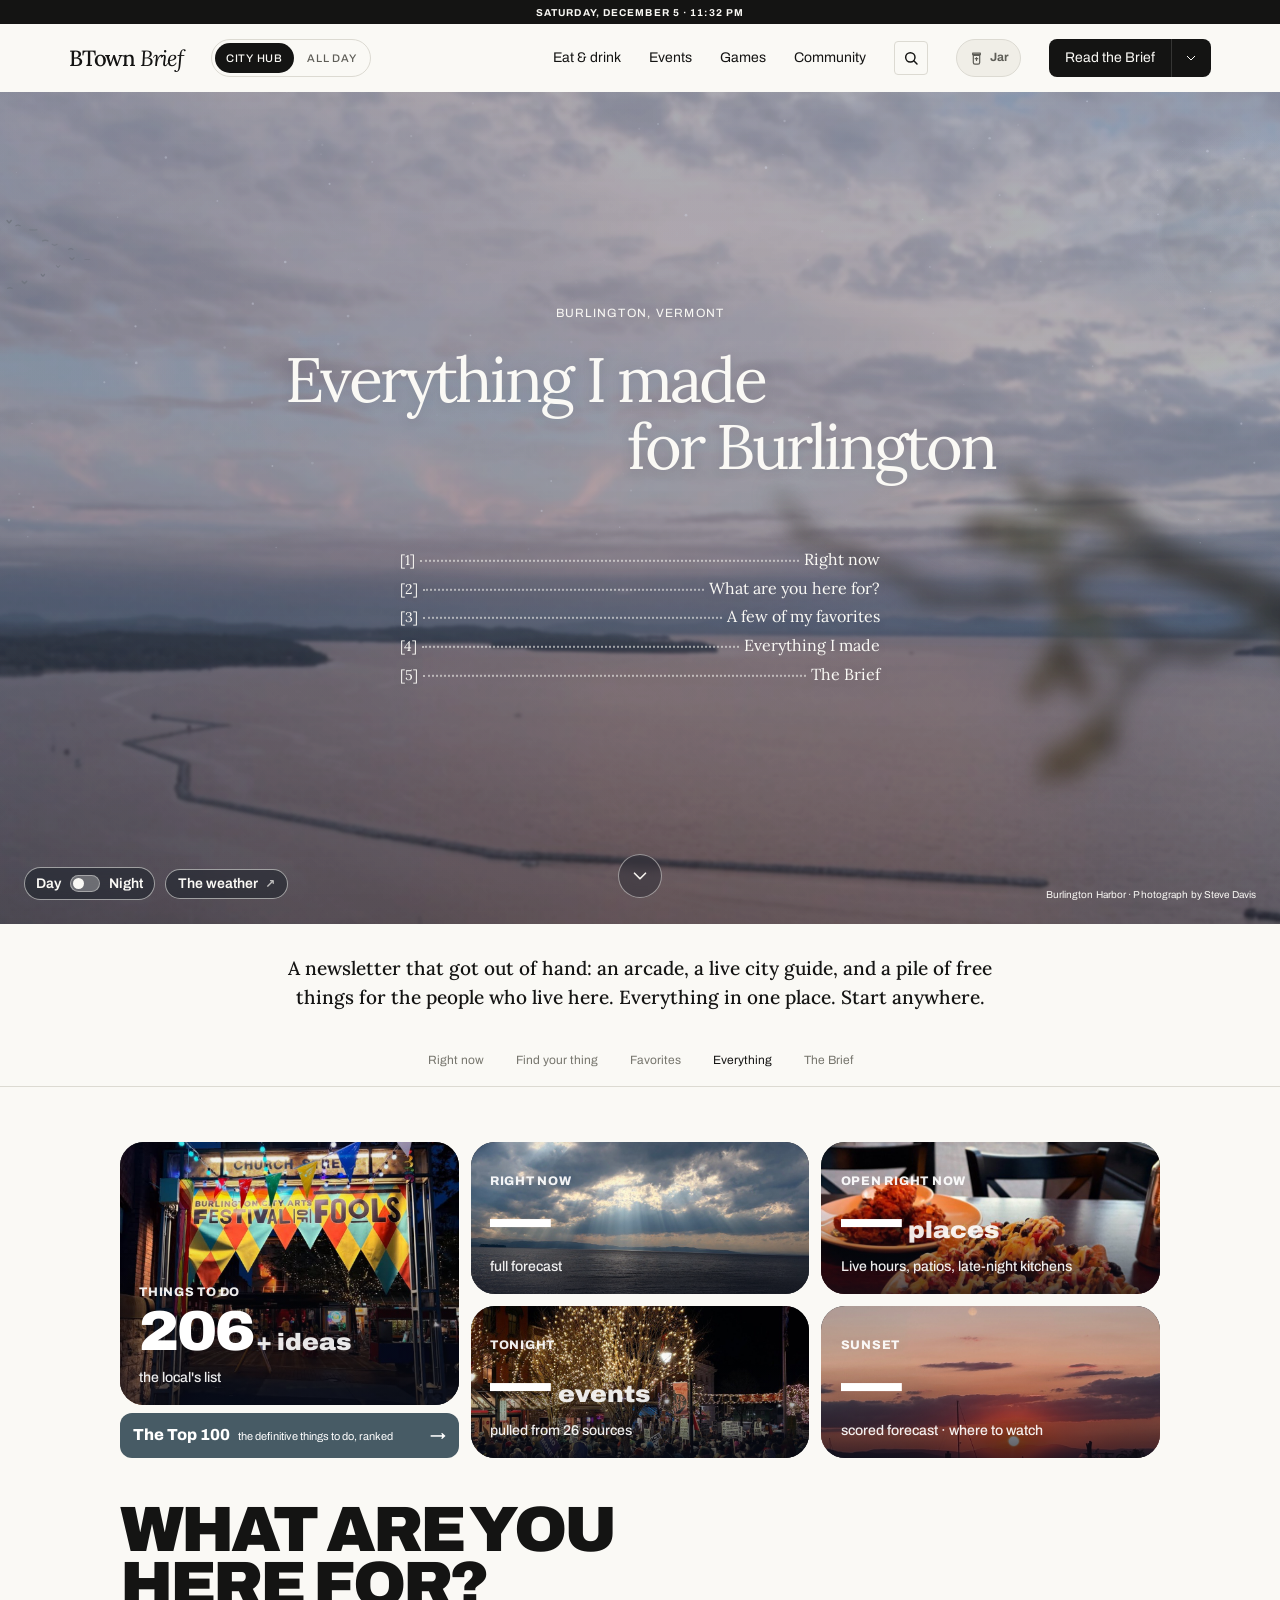
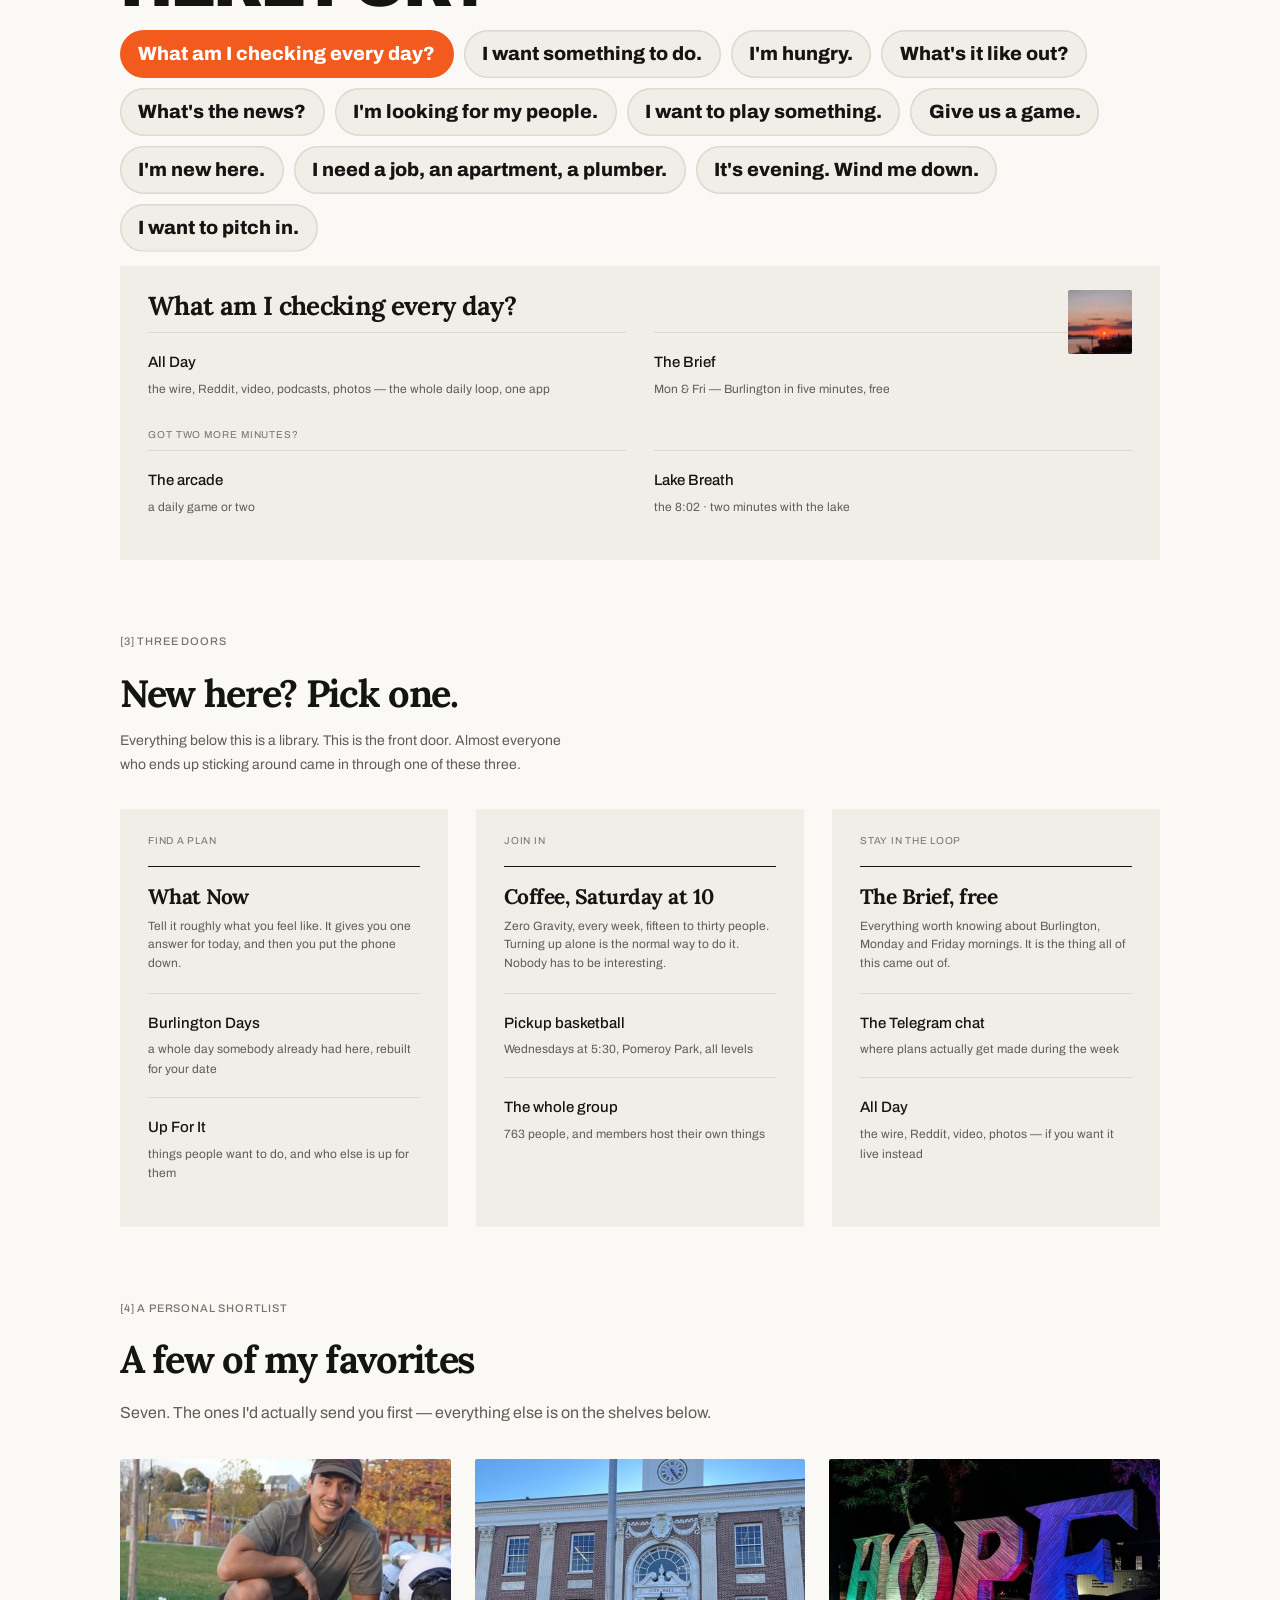
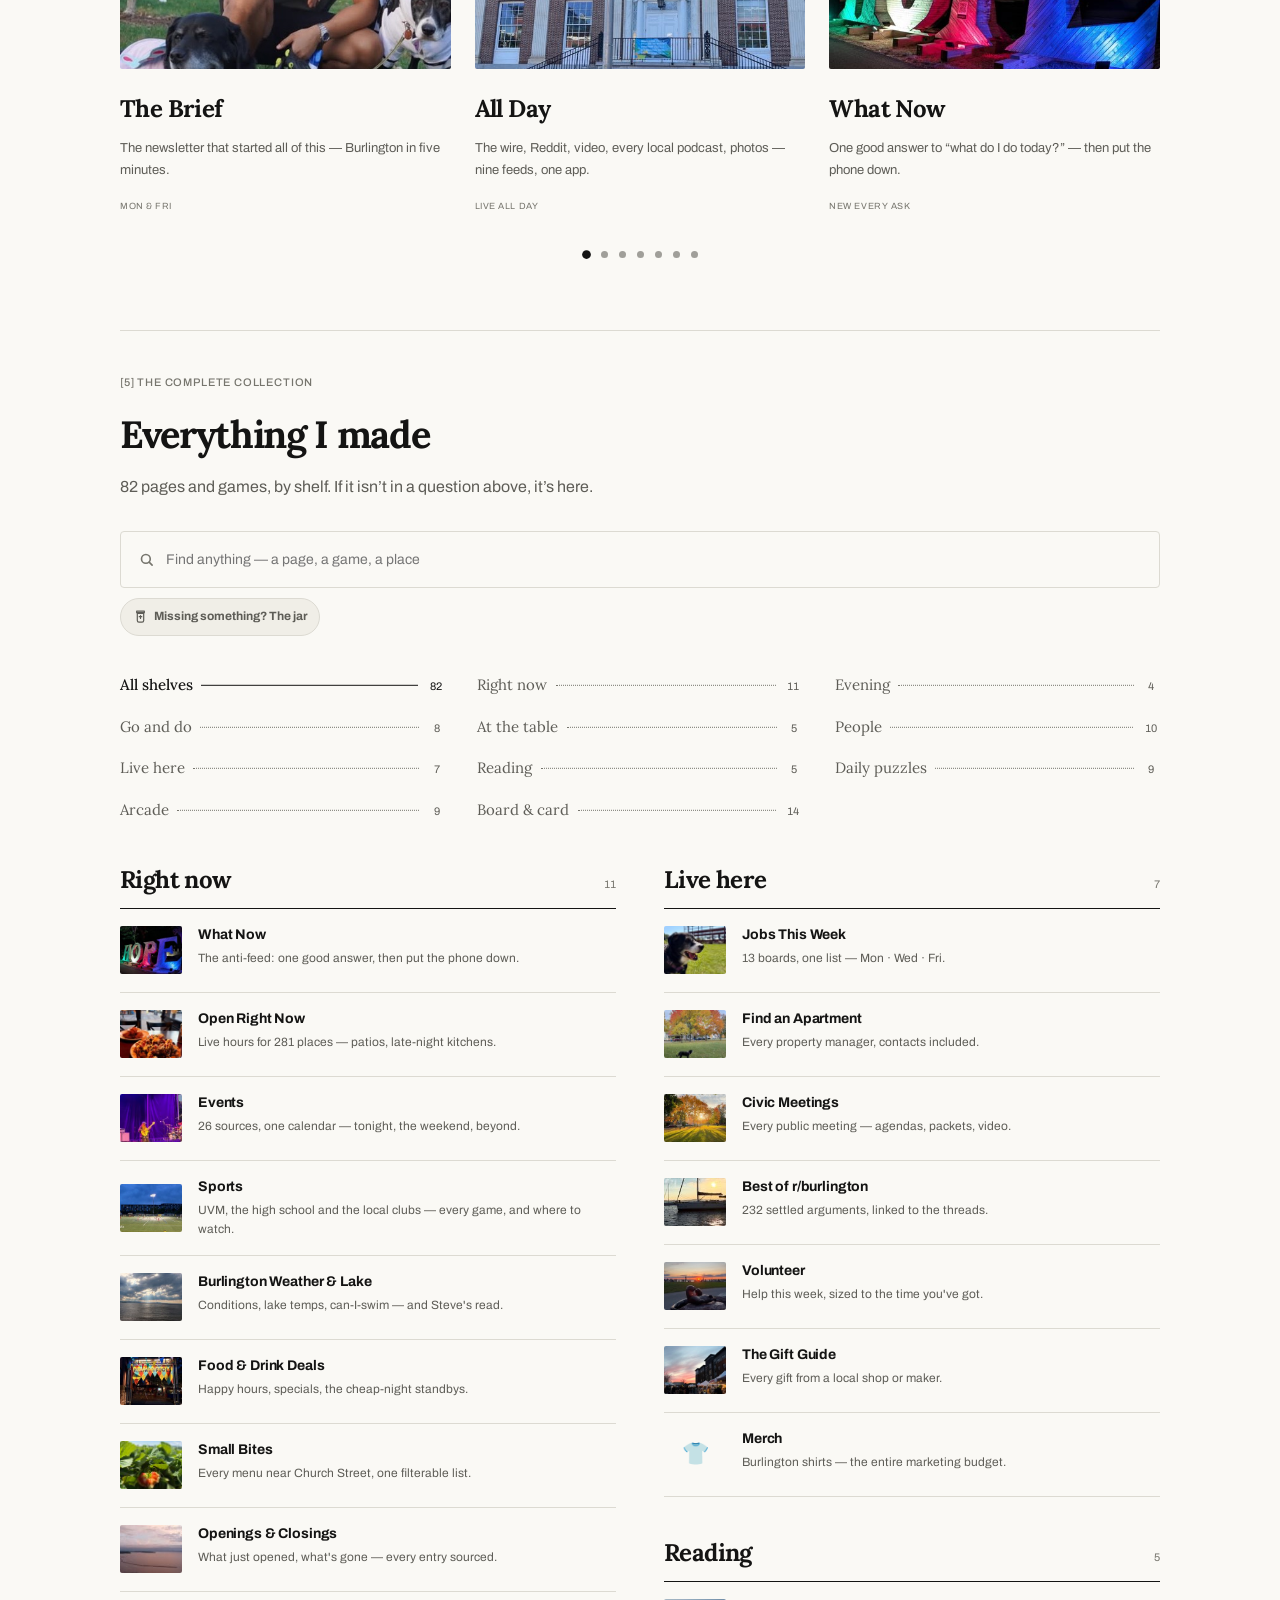
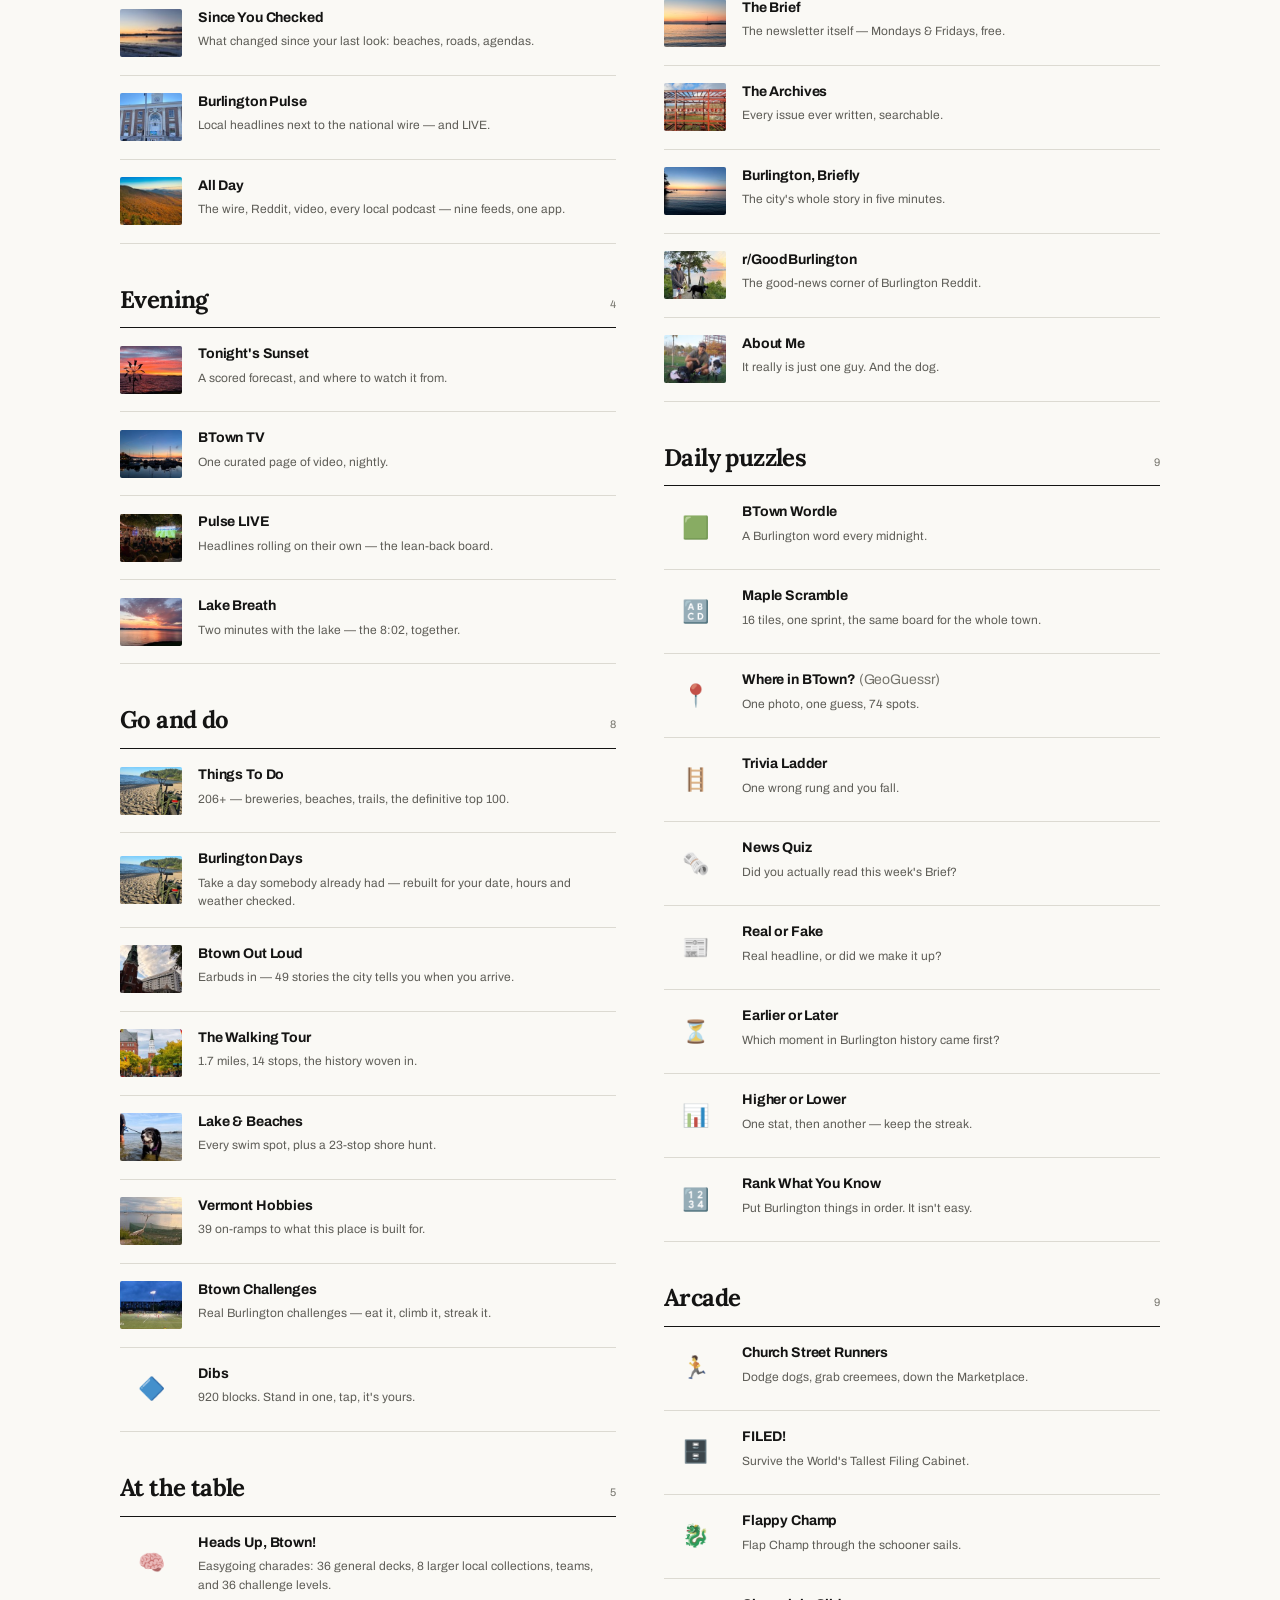
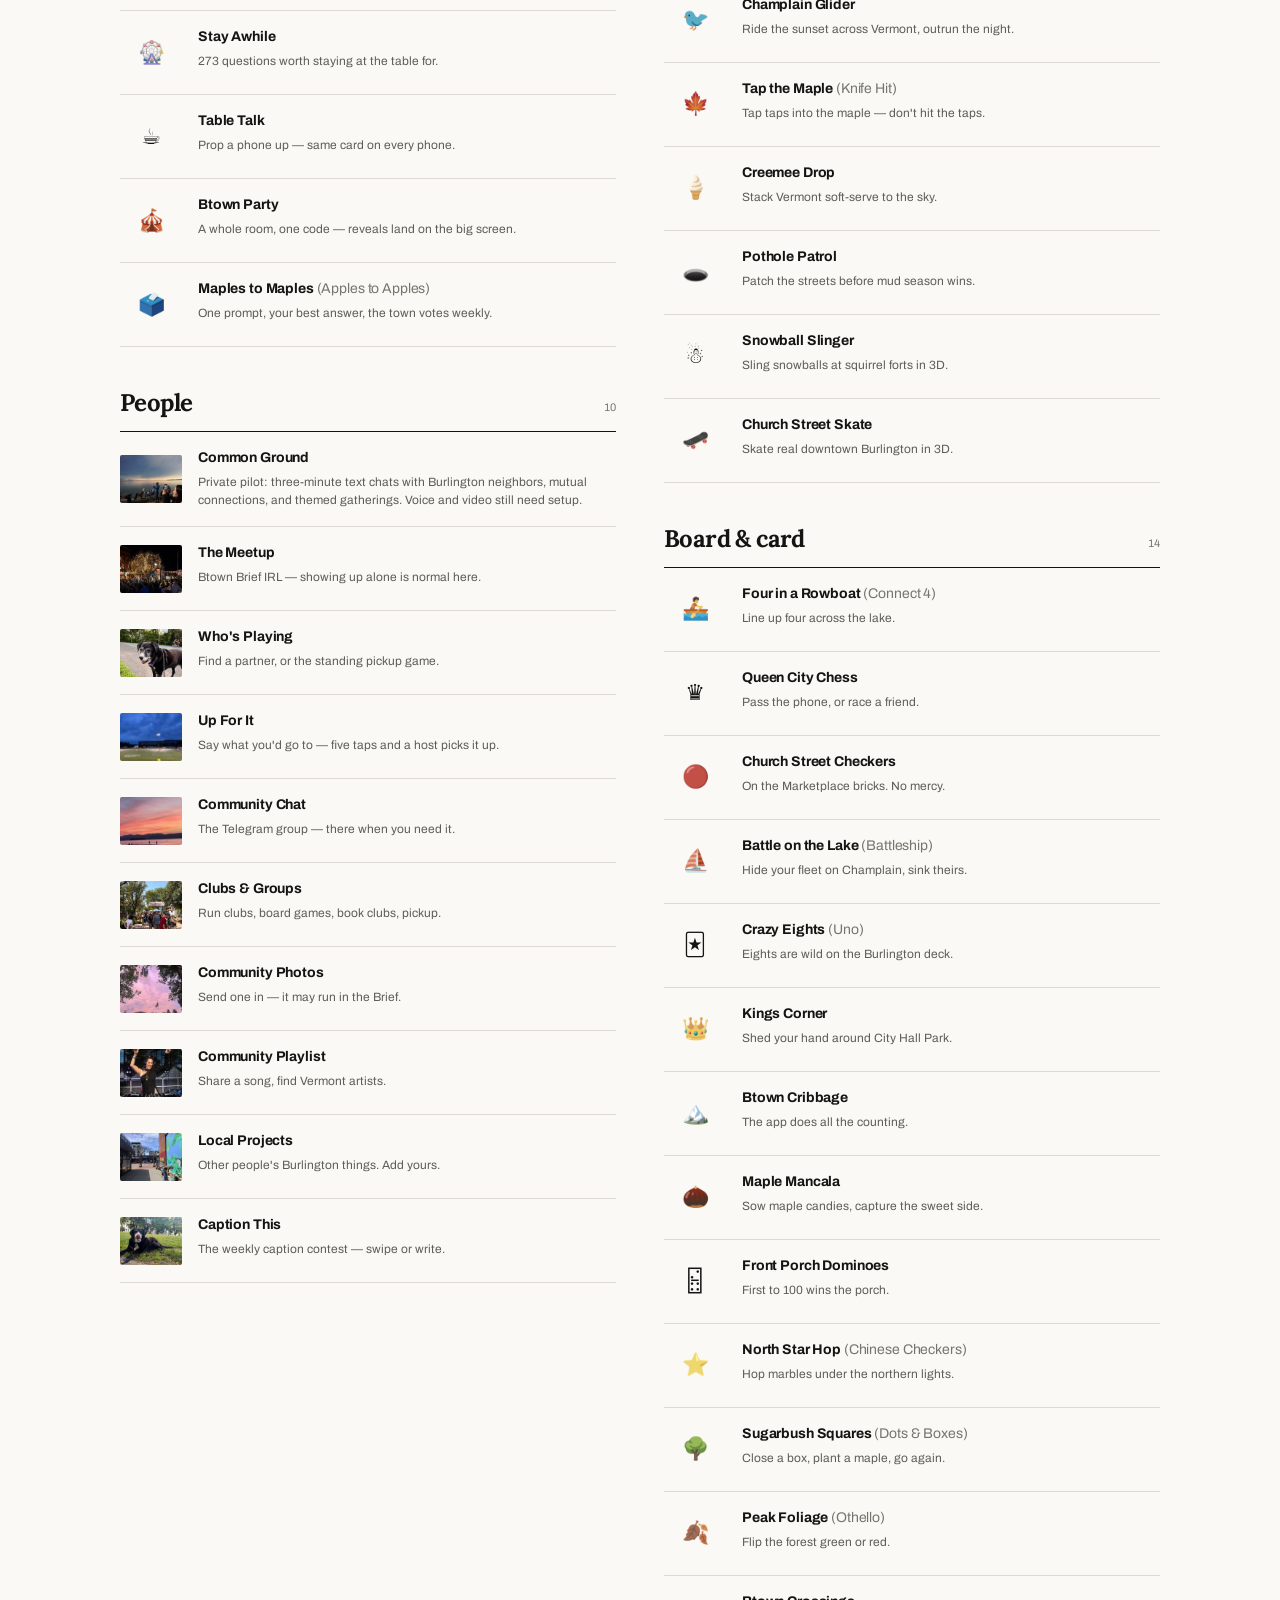
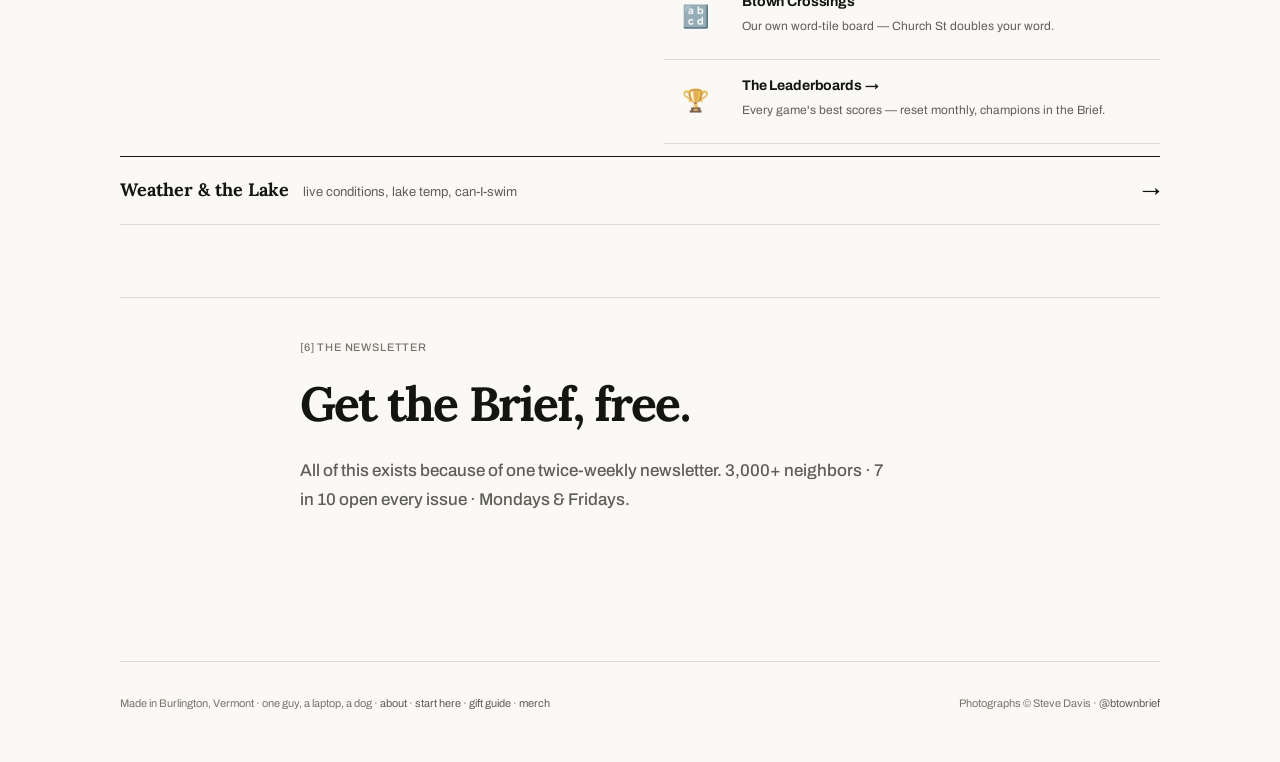
==== commit d6e7fd81: "Merge cb3f96469fc0aea4d4bcfb0e256db07bfa97656b into 278d0b20cda1f2962033b1865dab8207b420d691" ====
--- a/index.html
+++ b/index.html
@@ -34,8 +34,8 @@
 <link rel="preload" as="image" href="assets/img/hero.jpg">
 <link rel="preload" as="image" href="assets/img/hero-fx/branch-lg.webp" media="(min-width: 720px)">
 <link rel="preload" as="image" href="assets/img/hero-fx/branch-sm.webp" media="(max-width: 719px)">
-<link rel="stylesheet" href="v2.css?v=20260904c">
-<link rel="stylesheet" href="editorial.css?v=20260904c">
+<link rel="stylesheet" href="v2.css?v=20260906a">
+<link rel="stylesheet" href="editorial.css?v=20260906a">
 <script>
   /* Saved theme before first paint — no flash. System preference stays the
      default until the visitor picks a side with the header toggle. */
@@ -375,9 +375,66 @@
     </div>
   </section>
 
+  <!-- ============ THREE DOORS: one next action per pillar, for a newcomer ============
+       Ninety-odd pages are on this page. A person who has just moved here cannot
+       pick from ninety. This is the doctrine's three pillars — find a plan, join
+       in, stay in the loop — with ONE primary action each and two quiet
+       alternates. It sits above the shortlist and the A-Z on purpose: those two
+       are for people who already know what they want. ============ -->
+  <section class="doors3" id="start-here" aria-labelledby="doors3-h">
+    <p class="section-number">[3] Three doors</p>
+    <div class="doors3-head">
+      <h2 class="D" id="doors3-h">New here? Pick one.</h2>
+      <p>Everything below this is a library. This is the front door. Almost everyone who ends up
+        sticking around came in through one of these three.</p>
+    </div>
+    <div class="doorgrid">
+
+      <div class="door3">
+        <p class="door3-lab">Find a plan</p>
+        <a class="door3-main" href="https://play.btownbrief.com/what-now/">
+          <b>What Now</b>
+          <span>Tell it roughly what you feel like. It gives you one answer for today, and then you
+            put the phone down.</span>
+        </a>
+        <div class="rows">
+          <a href="https://play.btownbrief.com/burlington-days/"><b>Burlington Days</b><small>a whole day somebody already had here, rebuilt for your date</small></a>
+          <a href="https://play.btownbrief.com/up-for-it/"><b>Up For It</b><small>things people want to do, and who else is up for them</small></a>
+        </div>
+      </div>
+
+      <div class="door3">
+        <p class="door3-lab">Join in</p>
+        <a class="door3-main" href="https://www.meetup.com/burlington-social-activites-group/events/">
+          <b>Coffee, Saturday at 10</b>
+          <span>Zero Gravity, every week, fifteen to thirty people. Turning up alone is the normal
+            way to do it. Nobody has to be interesting.</span>
+        </a>
+        <div class="rows">
+          <a href="https://www.meetup.com/burlington-social-activites-group/events/"><b>Pickup basketball</b><small>Wednesdays at 5:30, Pomeroy Park, all levels</small></a>
+          <a href="https://www.meetup.com/burlington-social-activites-group/"><b>The whole group</b><small>763 people, and members host their own things</small></a>
+        </div>
+      </div>
+
+      <div class="door3">
+        <p class="door3-lab">Stay in the loop</p>
+        <a class="door3-main" href="https://www.btownbrief.com?utm_source=hub&amp;utm_medium=referral&amp;utm_campaign=doors">
+          <b>The Brief, free</b>
+          <span>Everything worth knowing about Burlington, Monday and Friday mornings. It is the
+            thing all of this came out of.</span>
+        </a>
+        <div class="rows">
+          <a href="https://guide.btownbrief.com/telegram.html"><b>The Telegram chat</b><small>where plans actually get made during the week</small></a>
+          <a href="https://guide.btownbrief.com/all-day/"><b>All Day</b><small>the wire, Reddit, video, photos — if you want it live instead</small></a>
+        </div>
+      </div>
+
+    </div>
+  </section>
+
   <!-- ============ A FEW OF MY FAVORITES: the shelf that scrolls ============ -->
   <section class="favs" id="favorites" aria-label="A few of my favorites">
-    <p class="section-number">[3] A personal shortlist</p>
+    <p class="section-number">[4] A personal shortlist</p>
     <div class="favhead">
       <h2 class="D">A few of my favorites</h2>
       <p>Seven. The ones I'd actually send you first — everything else is on the shelves below.</p>
@@ -417,7 +474,7 @@
 
   <!-- ============ EVERYTHING, A–Z — generated from the catalogs; the guarantee ============ -->
   <section class="az" id="everything">
-    <p class="section-number">[4] The complete collection</p>
+    <p class="section-number">[5] The complete collection</p>
     <div class="azhead">
       <h2 class="D">Everything I made</h2>
       <p id="az-count">81 pages and games, by shelf. If it isn't in a question above, it's here.</p>
@@ -582,7 +639,7 @@
   <!-- ============ THE SIGNUP: the last thing on the page ============ -->
   <section class="band">
     <div class="t dark full" id="subscribe">
-      <p class="section-number">[5] The newsletter</p>
+      <p class="section-number">[6] The newsletter</p>
       <h2>Get the Brief, free.</h2>
       <p class="sub">All of this exists because of one twice-weekly newsletter. 3,000+ neighbors · 7 in 10 open every issue · Mondays &amp; Fridays.</p>
       <iframe src="https://embeds.beehiiv.com/a1c106df-f519-4dfc-a892-61261d0f8389?slim=true" data-test-id="beehiiv-embed" height="52" frameborder="0" scrolling="no" title="Subscribe to the BTown Brief" loading="lazy"></iframe>
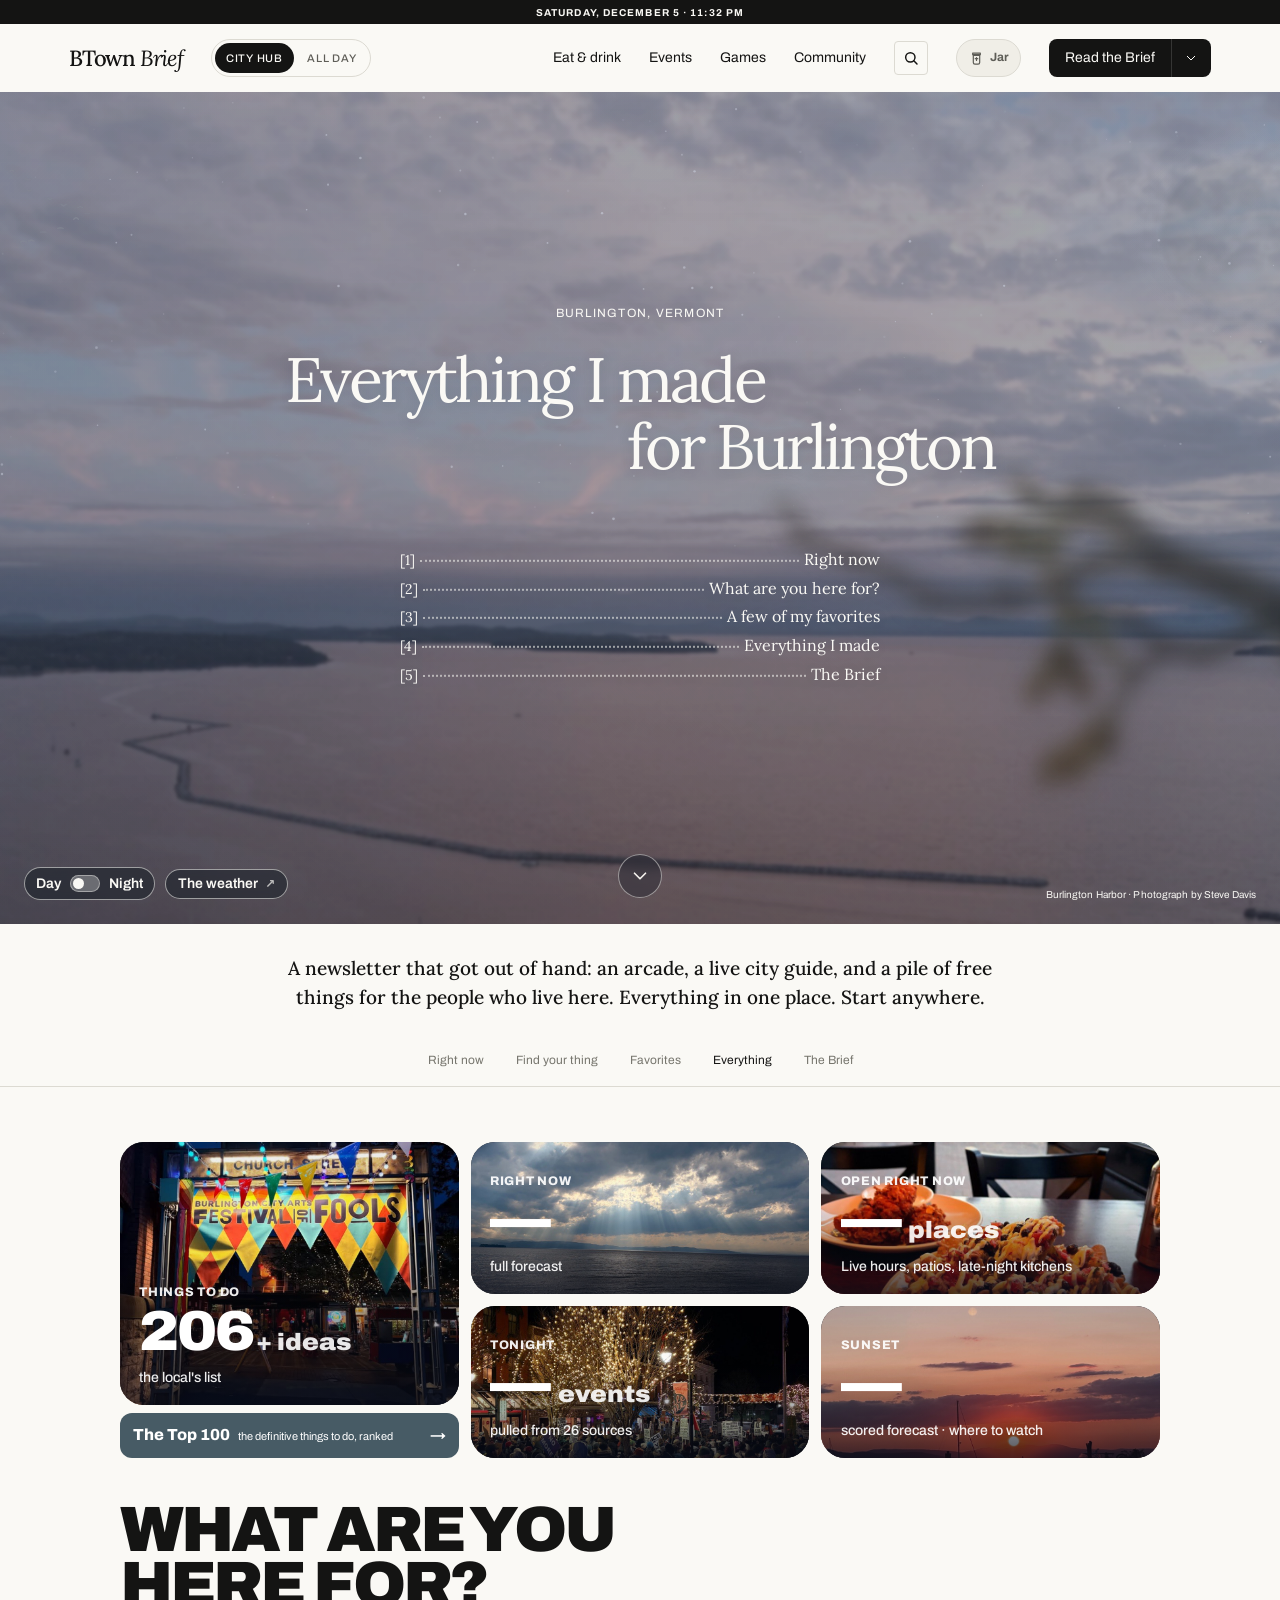
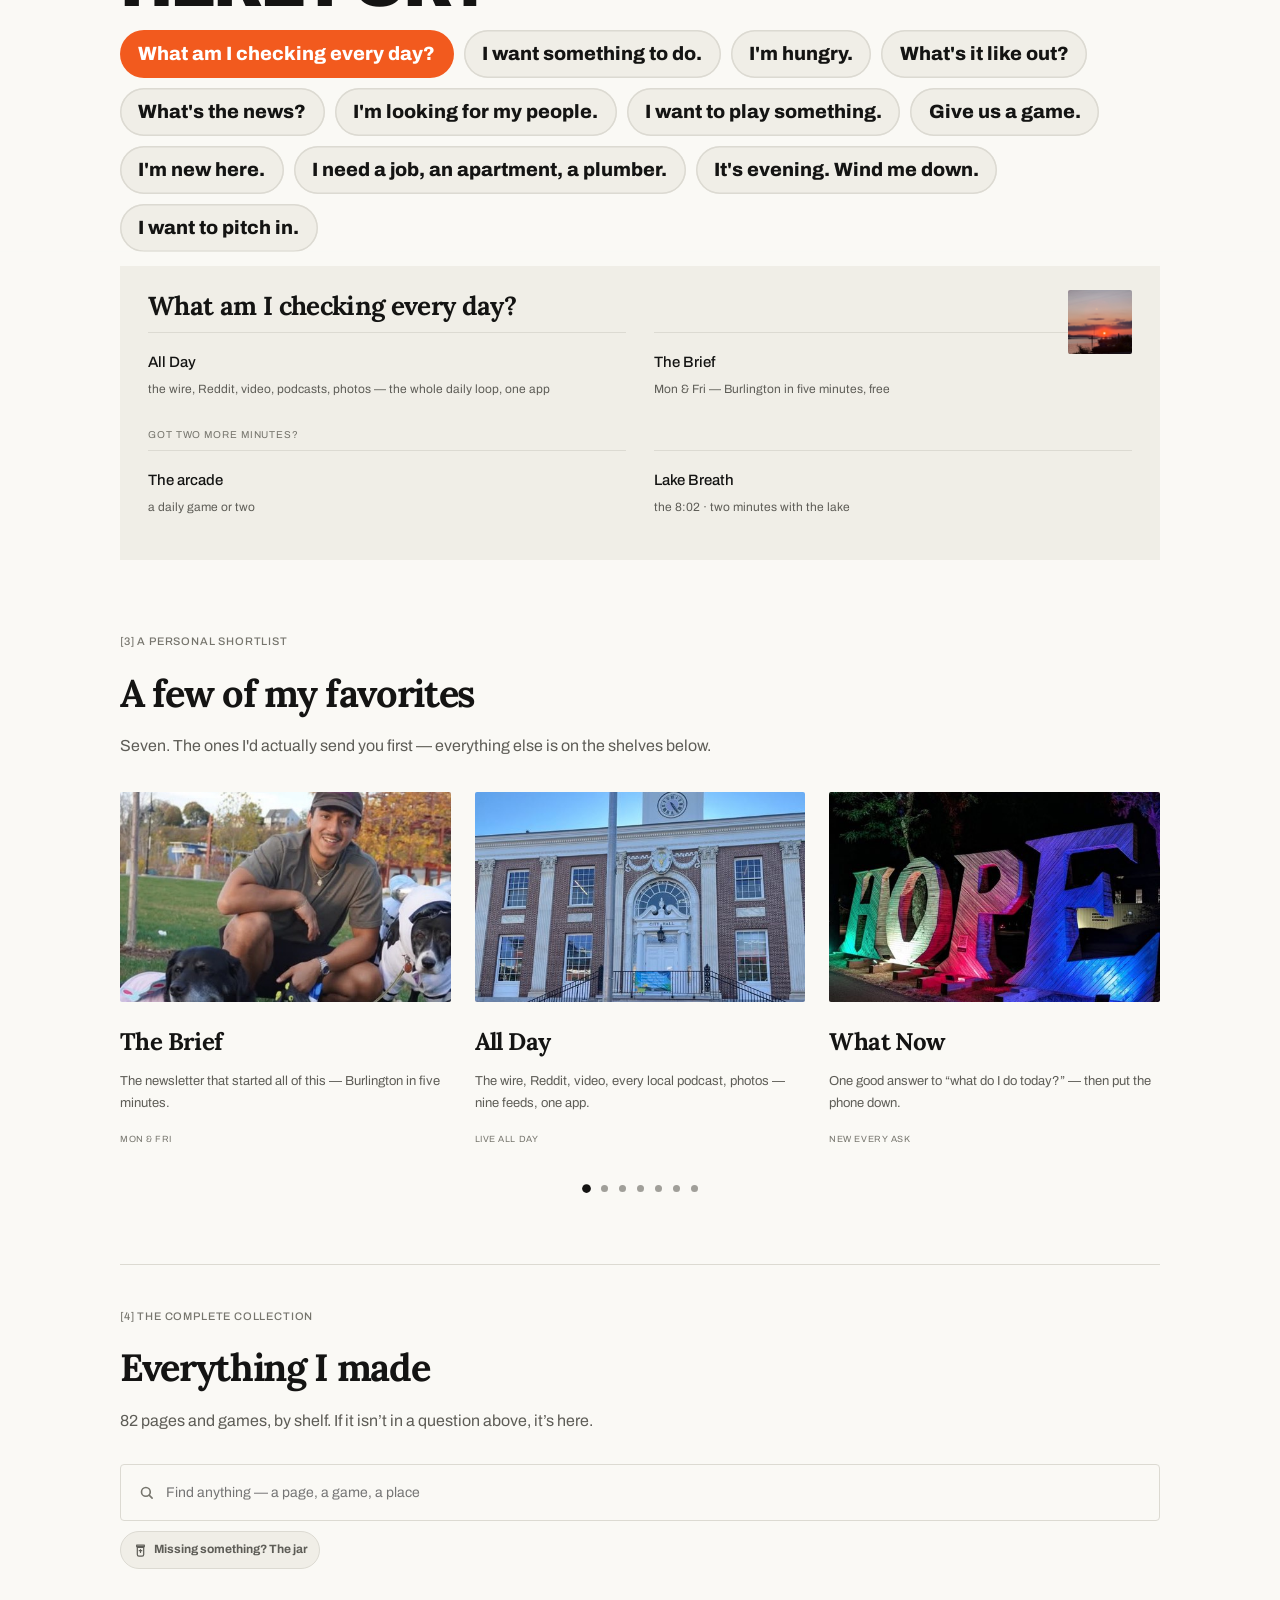
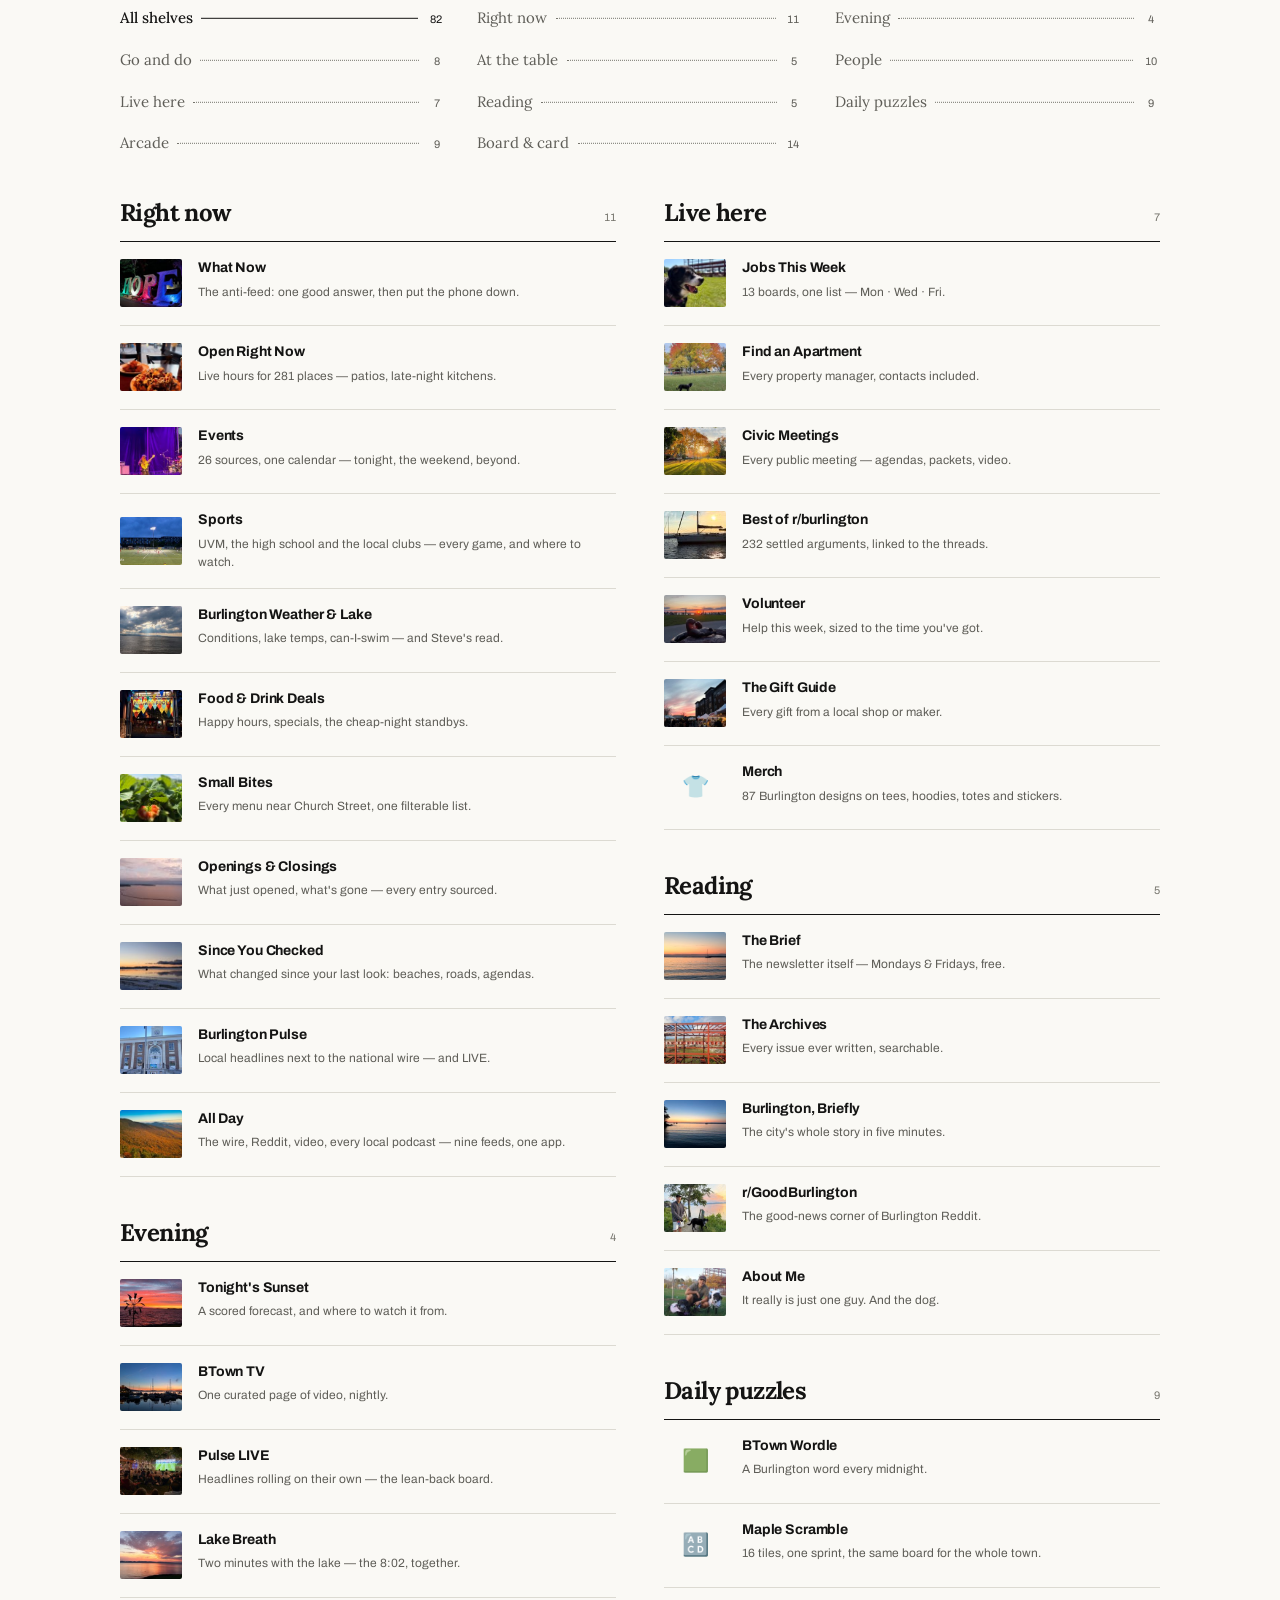
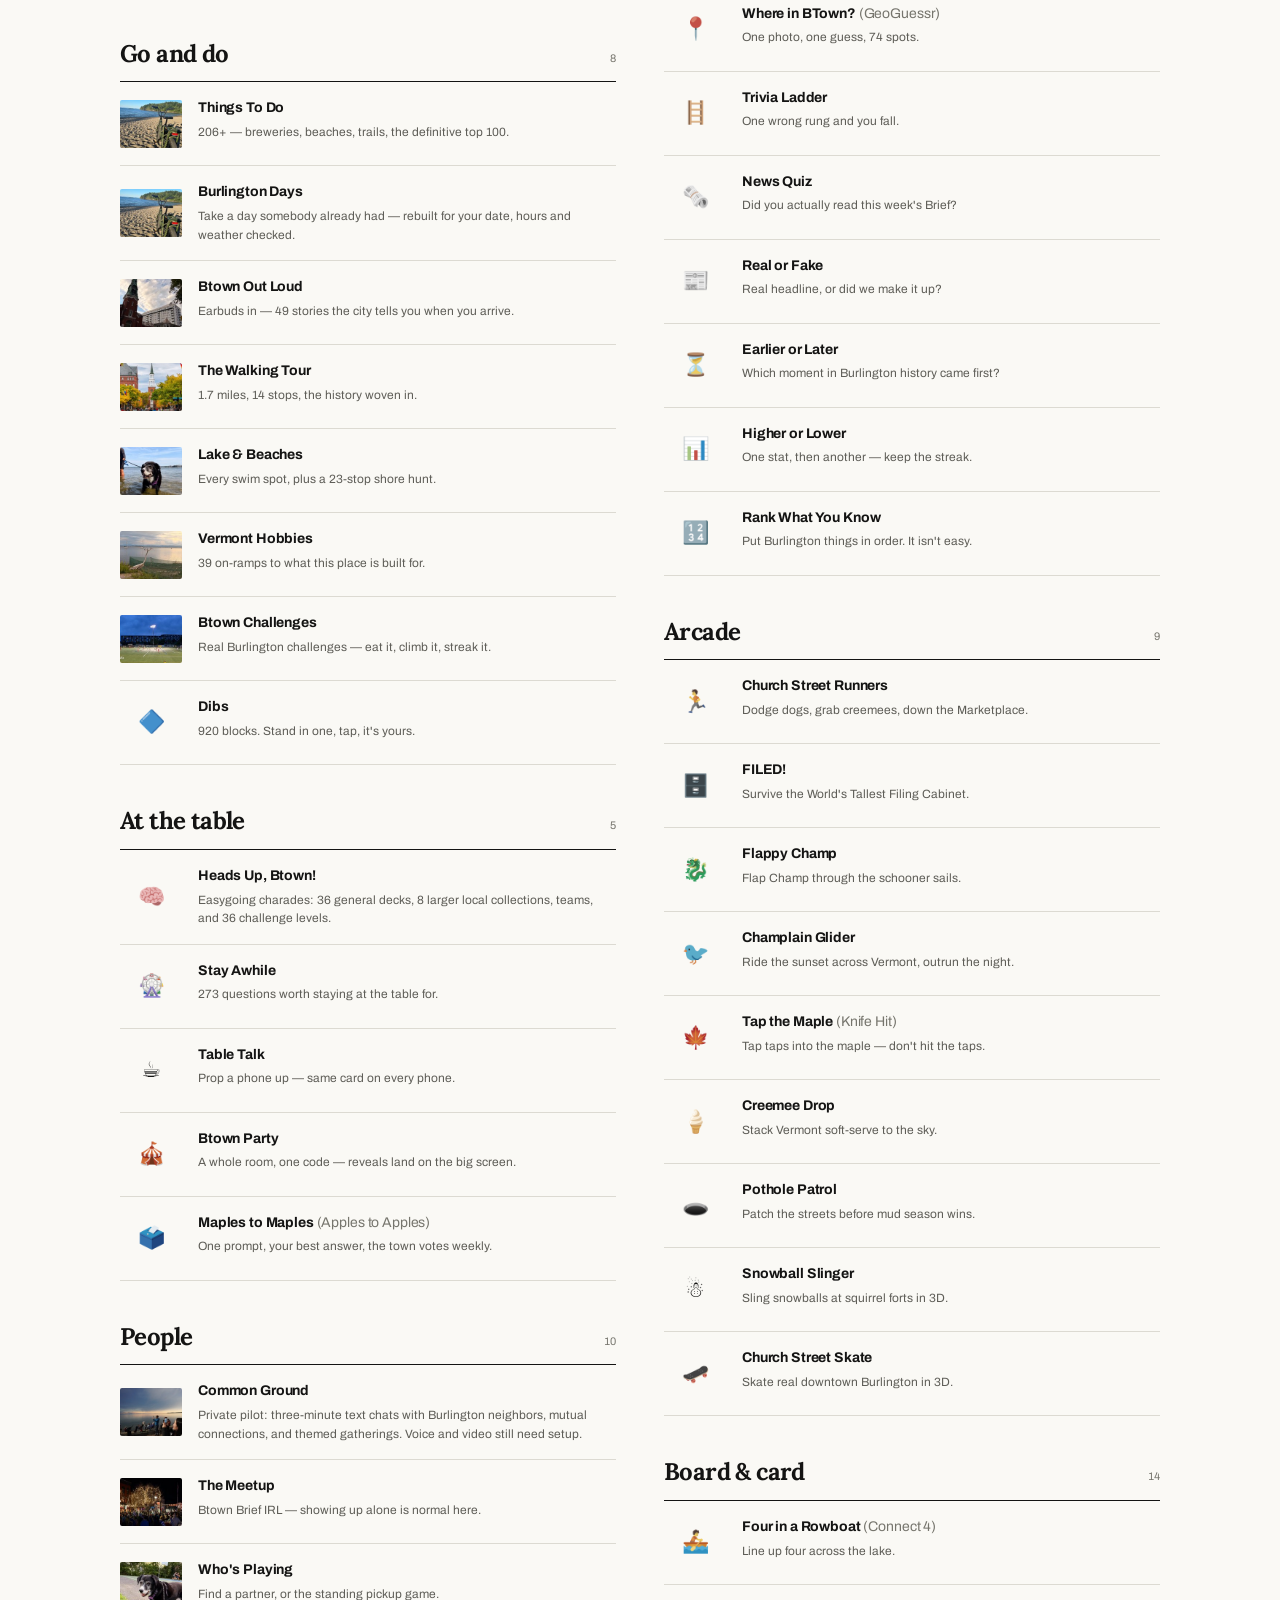
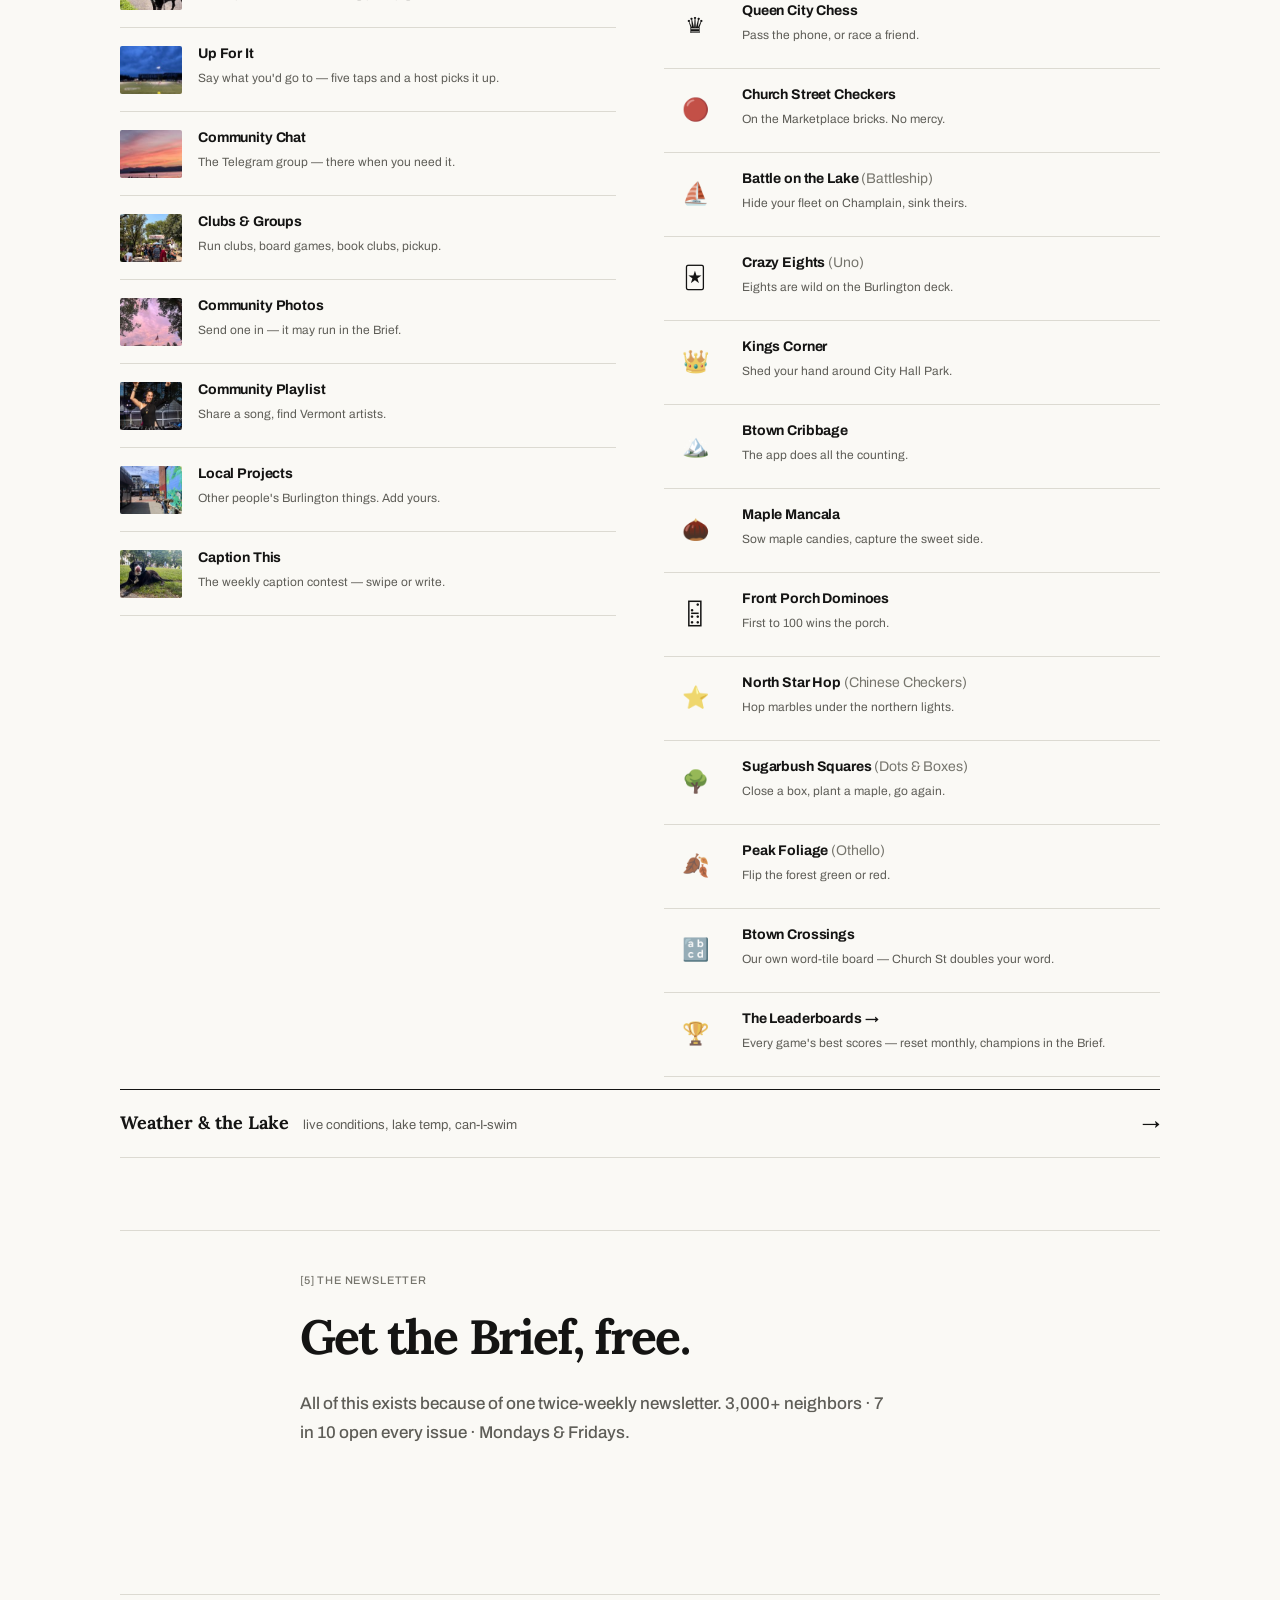
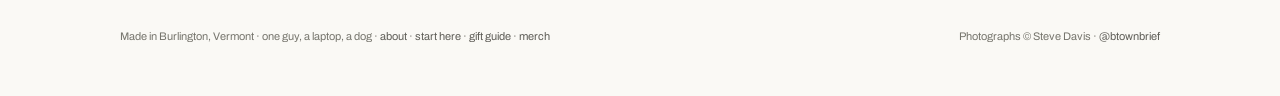
==== commit d4f9da10: "Point the merch links at the new store play.btownbrief.com/merch replaces the old t-shirts page; the" ====
--- a/index.html
+++ b/index.html
@@ -34,8 +34,8 @@
 <link rel="preload" as="image" href="assets/img/hero.jpg">
 <link rel="preload" as="image" href="assets/img/hero-fx/branch-lg.webp" media="(min-width: 720px)">
 <link rel="preload" as="image" href="assets/img/hero-fx/branch-sm.webp" media="(max-width: 719px)">
-<link rel="stylesheet" href="v2.css?v=20260906a">
-<link rel="stylesheet" href="editorial.css?v=20260906a">
+<link rel="stylesheet" href="v2.css?v=20260904c">
+<link rel="stylesheet" href="editorial.css?v=20260904c">
 <script>
   /* Saved theme before first paint — no flash. System preference stays the
      default until the visitor picks a side with the header toggle. */
@@ -375,66 +375,9 @@
     </div>
   </section>
 
-  <!-- ============ THREE DOORS: one next action per pillar, for a newcomer ============
-       Ninety-odd pages are on this page. A person who has just moved here cannot
-       pick from ninety. This is the doctrine's three pillars — find a plan, join
-       in, stay in the loop — with ONE primary action each and two quiet
-       alternates. It sits above the shortlist and the A-Z on purpose: those two
-       are for people who already know what they want. ============ -->
-  <section class="doors3" id="start-here" aria-labelledby="doors3-h">
-    <p class="section-number">[3] Three doors</p>
-    <div class="doors3-head">
-      <h2 class="D" id="doors3-h">New here? Pick one.</h2>
-      <p>Everything below this is a library. This is the front door. Almost everyone who ends up
-        sticking around came in through one of these three.</p>
-    </div>
-    <div class="doorgrid">
-
-      <div class="door3">
-        <p class="door3-lab">Find a plan</p>
-        <a class="door3-main" href="https://play.btownbrief.com/what-now/">
-          <b>What Now</b>
-          <span>Tell it roughly what you feel like. It gives you one answer for today, and then you
-            put the phone down.</span>
-        </a>
-        <div class="rows">
-          <a href="https://play.btownbrief.com/burlington-days/"><b>Burlington Days</b><small>a whole day somebody already had here, rebuilt for your date</small></a>
-          <a href="https://play.btownbrief.com/up-for-it/"><b>Up For It</b><small>things people want to do, and who else is up for them</small></a>
-        </div>
-      </div>
-
-      <div class="door3">
-        <p class="door3-lab">Join in</p>
-        <a class="door3-main" href="https://www.meetup.com/burlington-social-activites-group/events/">
-          <b>Coffee, Saturday at 10</b>
-          <span>Zero Gravity, every week, fifteen to thirty people. Turning up alone is the normal
-            way to do it. Nobody has to be interesting.</span>
-        </a>
-        <div class="rows">
-          <a href="https://www.meetup.com/burlington-social-activites-group/events/"><b>Pickup basketball</b><small>Wednesdays at 5:30, Pomeroy Park, all levels</small></a>
-          <a href="https://www.meetup.com/burlington-social-activites-group/"><b>The whole group</b><small>763 people, and members host their own things</small></a>
-        </div>
-      </div>
-
-      <div class="door3">
-        <p class="door3-lab">Stay in the loop</p>
-        <a class="door3-main" href="https://www.btownbrief.com?utm_source=hub&amp;utm_medium=referral&amp;utm_campaign=doors">
-          <b>The Brief, free</b>
-          <span>Everything worth knowing about Burlington, Monday and Friday mornings. It is the
-            thing all of this came out of.</span>
-        </a>
-        <div class="rows">
-          <a href="https://guide.btownbrief.com/telegram.html"><b>The Telegram chat</b><small>where plans actually get made during the week</small></a>
-          <a href="https://guide.btownbrief.com/all-day/"><b>All Day</b><small>the wire, Reddit, video, photos — if you want it live instead</small></a>
-        </div>
-      </div>
-
-    </div>
-  </section>
-
   <!-- ============ A FEW OF MY FAVORITES: the shelf that scrolls ============ -->
   <section class="favs" id="favorites" aria-label="A few of my favorites">
-    <p class="section-number">[4] A personal shortlist</p>
+    <p class="section-number">[3] A personal shortlist</p>
     <div class="favhead">
       <h2 class="D">A few of my favorites</h2>
       <p>Seven. The ones I'd actually send you first — everything else is on the shelves below.</p>
@@ -474,7 +417,7 @@
 
   <!-- ============ EVERYTHING, A–Z — generated from the catalogs; the guarantee ============ -->
   <section class="az" id="everything">
-    <p class="section-number">[5] The complete collection</p>
+    <p class="section-number">[4] The complete collection</p>
     <div class="azhead">
       <h2 class="D">Everything I made</h2>
       <p id="az-count">81 pages and games, by shelf. If it isn't in a question above, it's here.</p>
@@ -570,7 +513,7 @@
         <a class="tile" href="https://guide.btownbrief.com/best-of-reddit.html"><img src="assets/img/ig/thumb/sailboat.jpg" alt="" loading="lazy"><span class="tt"><b>Best of r/burlington</b><small>232 settled arguments, linked to the threads.</small></span></a>
         <a class="tile" href="https://guide.btownbrief.com/volunteer.html"><img src="assets/img/ig/thumb/seal.jpg" alt="" loading="lazy"><span class="tt"><b>Volunteer</b><small>Help this week, sized to the time you've got.</small></span></a>
         <a class="tile" href="https://guide.btownbrief.com/gifts.html"><img src="assets/img/ig/thumb/market.jpg" alt="" loading="lazy"><span class="tt"><b>The Gift Guide</b><small>Every gift from a local shop or maker.</small></span></a>
-        <a class="tile" href="https://stephenvdavis-jpg.github.io/t-shirts/"><i class="mo">👕</i><span class="tt"><b>Merch</b><small>Burlington shirts — the entire marketing budget.</small></span></a>
+        <a class="tile" href="https://play.btownbrief.com/merch/"><i class="mo">👕</i><span class="tt"><b>Merch</b><small>87 Burlington designs on tees, hoodies, totes and stickers.</small></span></a>
       </div>
 
       <div class="grp" data-shelf="reading">
@@ -639,7 +582,7 @@
   <!-- ============ THE SIGNUP: the last thing on the page ============ -->
   <section class="band">
     <div class="t dark full" id="subscribe">
-      <p class="section-number">[6] The newsletter</p>
+      <p class="section-number">[5] The newsletter</p>
       <h2>Get the Brief, free.</h2>
       <p class="sub">All of this exists because of one twice-weekly newsletter. 3,000+ neighbors · 7 in 10 open every issue · Mondays &amp; Fridays.</p>
       <iframe src="https://embeds.beehiiv.com/a1c106df-f519-4dfc-a892-61261d0f8389?slim=true" data-test-id="beehiiv-embed" height="52" frameborder="0" scrolling="no" title="Subscribe to the BTown Brief" loading="lazy"></iframe>
@@ -647,7 +590,7 @@
   </section>
 
   <footer class="foot">
-    <span>Made in Burlington, Vermont · one guy, a laptop, a dog · <a href="https://www.btownbrief.com/about-me">about</a> · <a href="start-here.html">start here</a> · <a href="https://guide.btownbrief.com/gifts.html">gift guide</a> · <a href="https://stephenvdavis-jpg.github.io/t-shirts/">merch</a></span>
+    <span>Made in Burlington, Vermont · one guy, a laptop, a dog · <a href="https://www.btownbrief.com/about-me">about</a> · <a href="start-here.html">start here</a> · <a href="https://guide.btownbrief.com/gifts.html">gift guide</a> · <a href="https://play.btownbrief.com/merch/">merch</a></span>
     <span>Photographs © Steve Davis · <a href="https://www.instagram.com/btownbrief/">@btownbrief</a></span>
   </footer>
 </main>
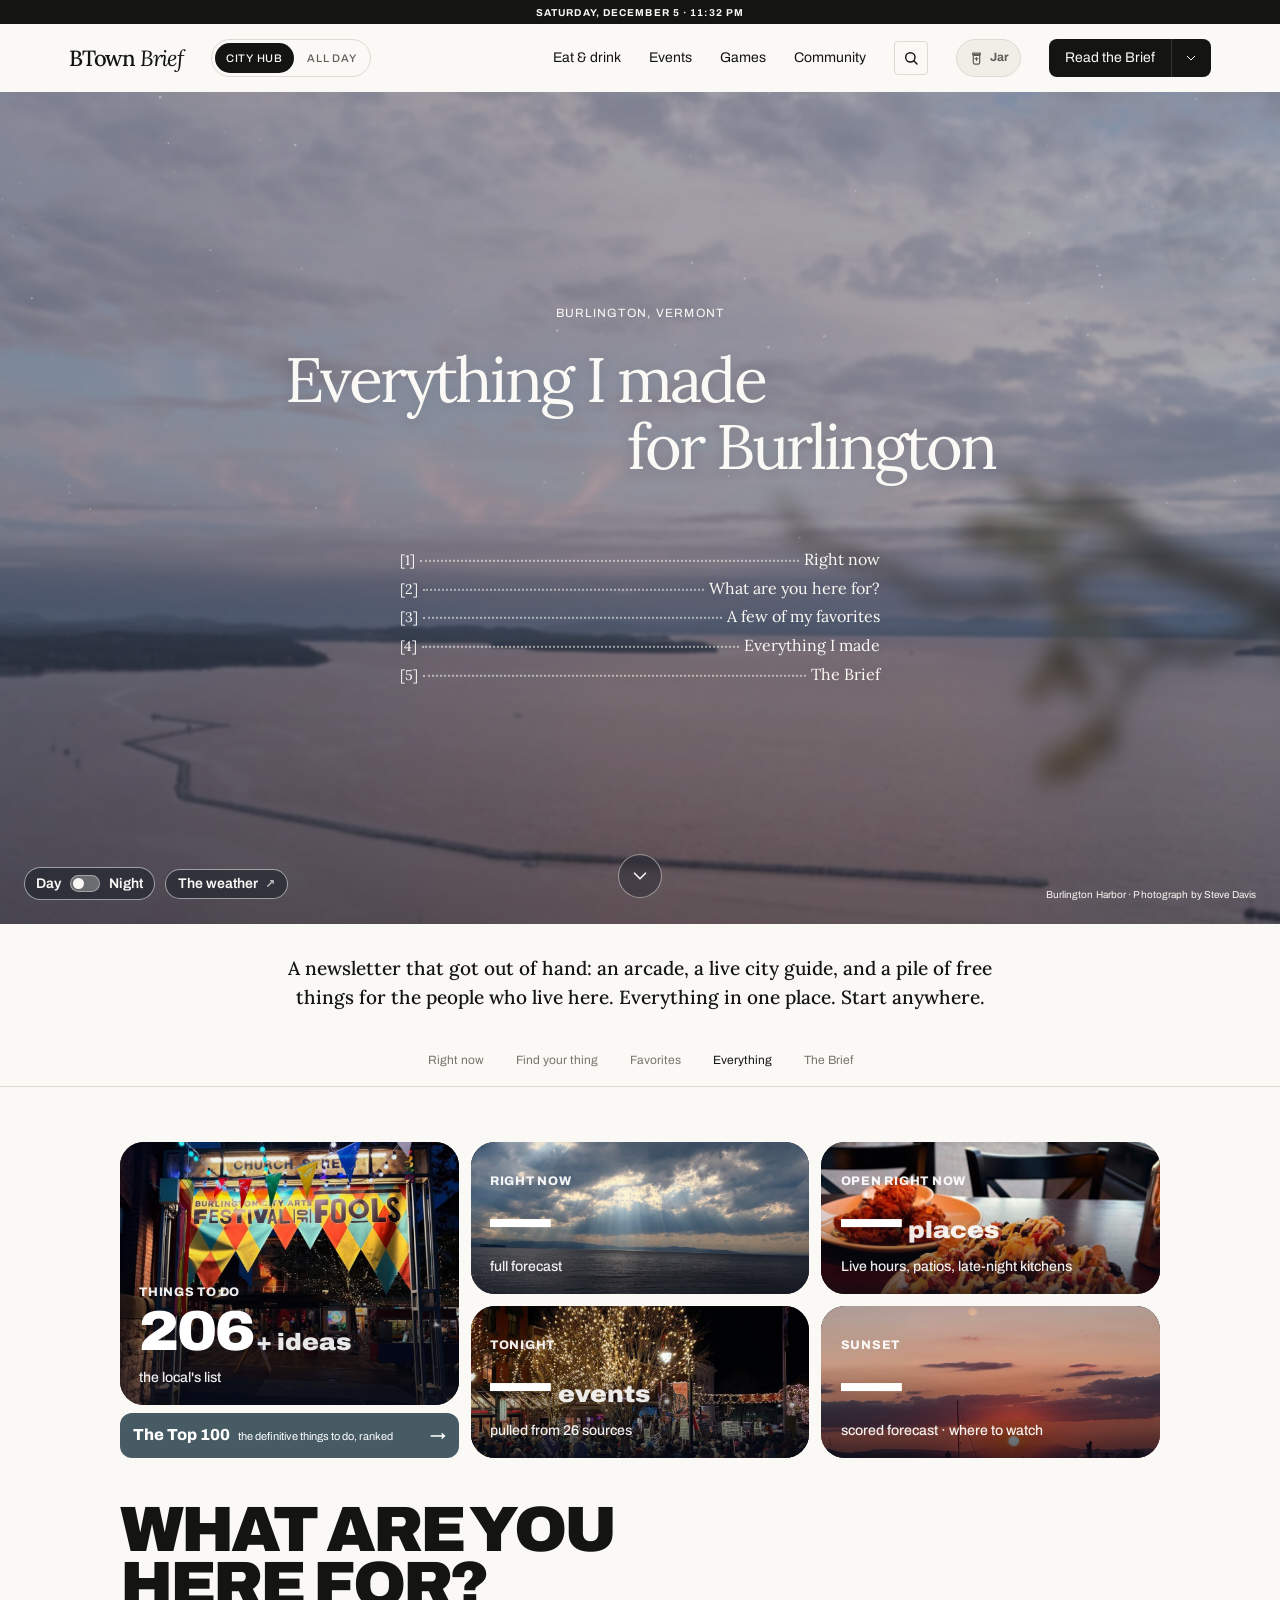
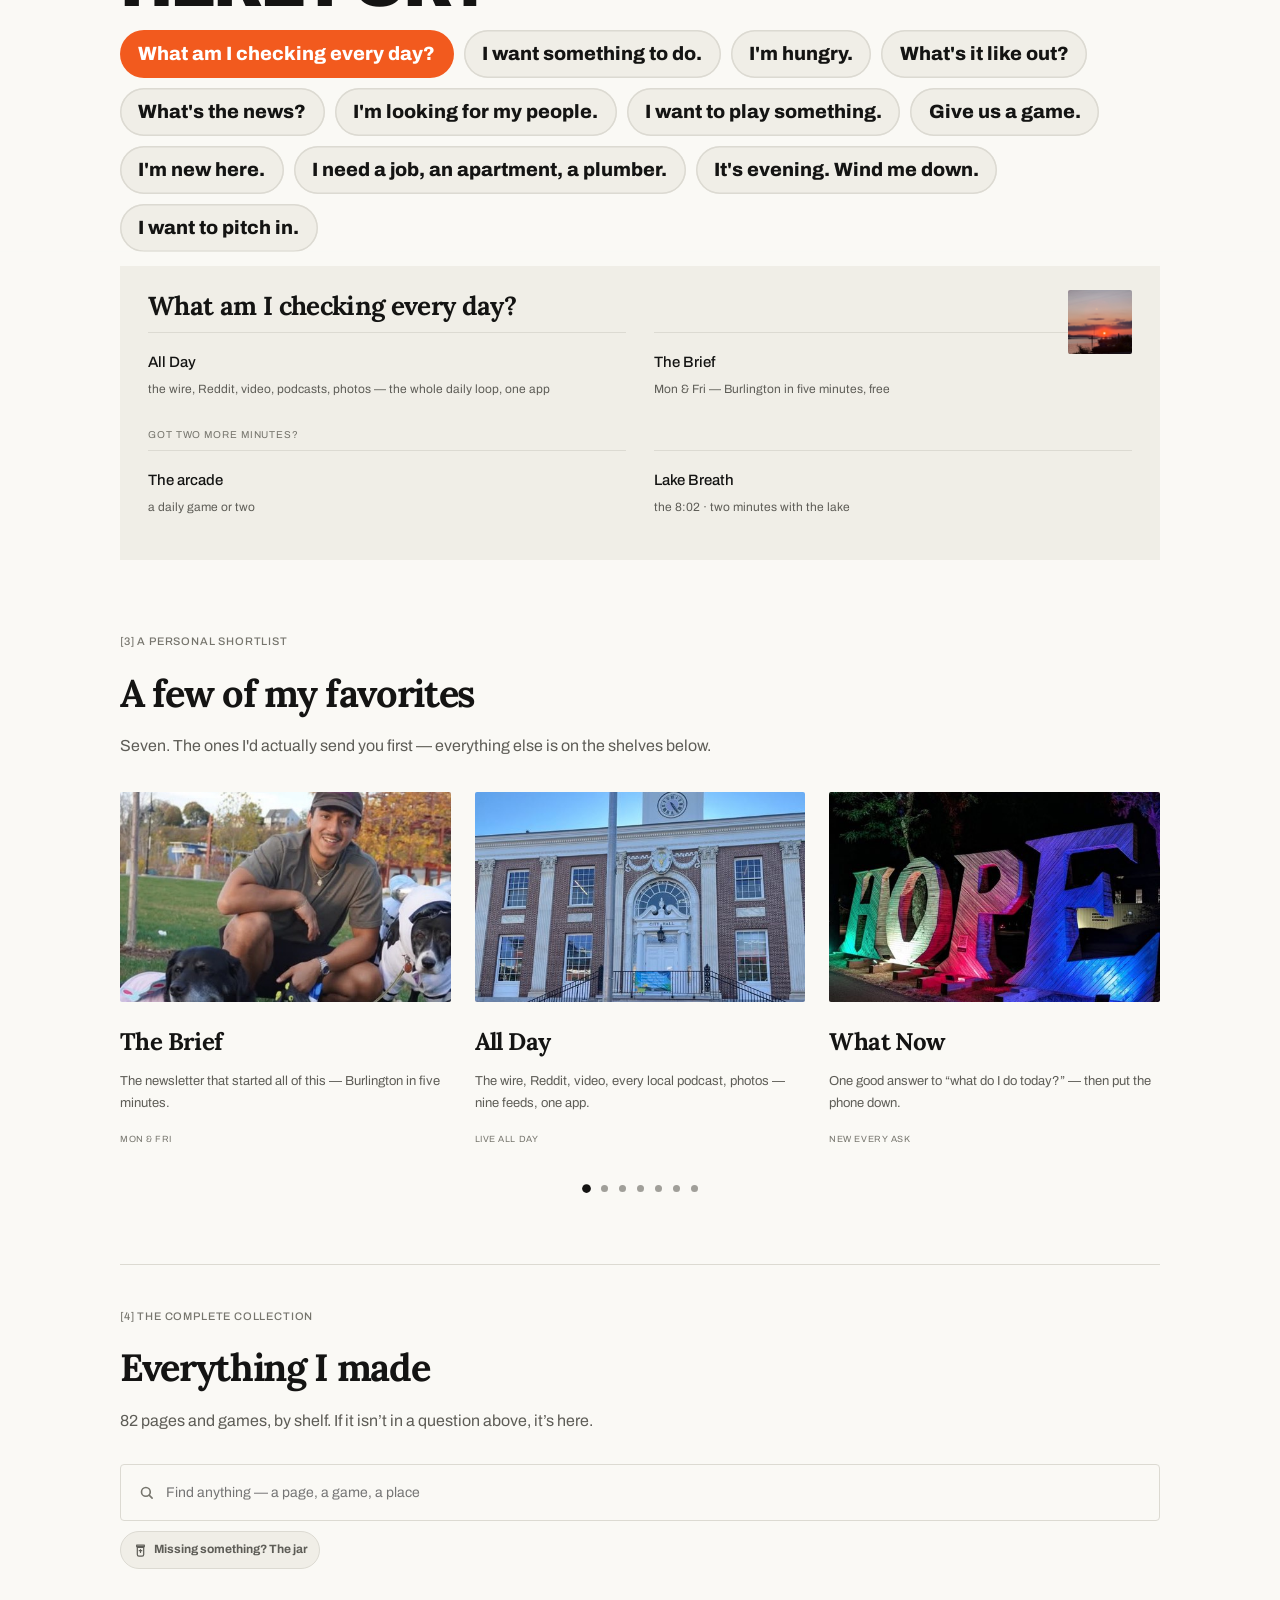
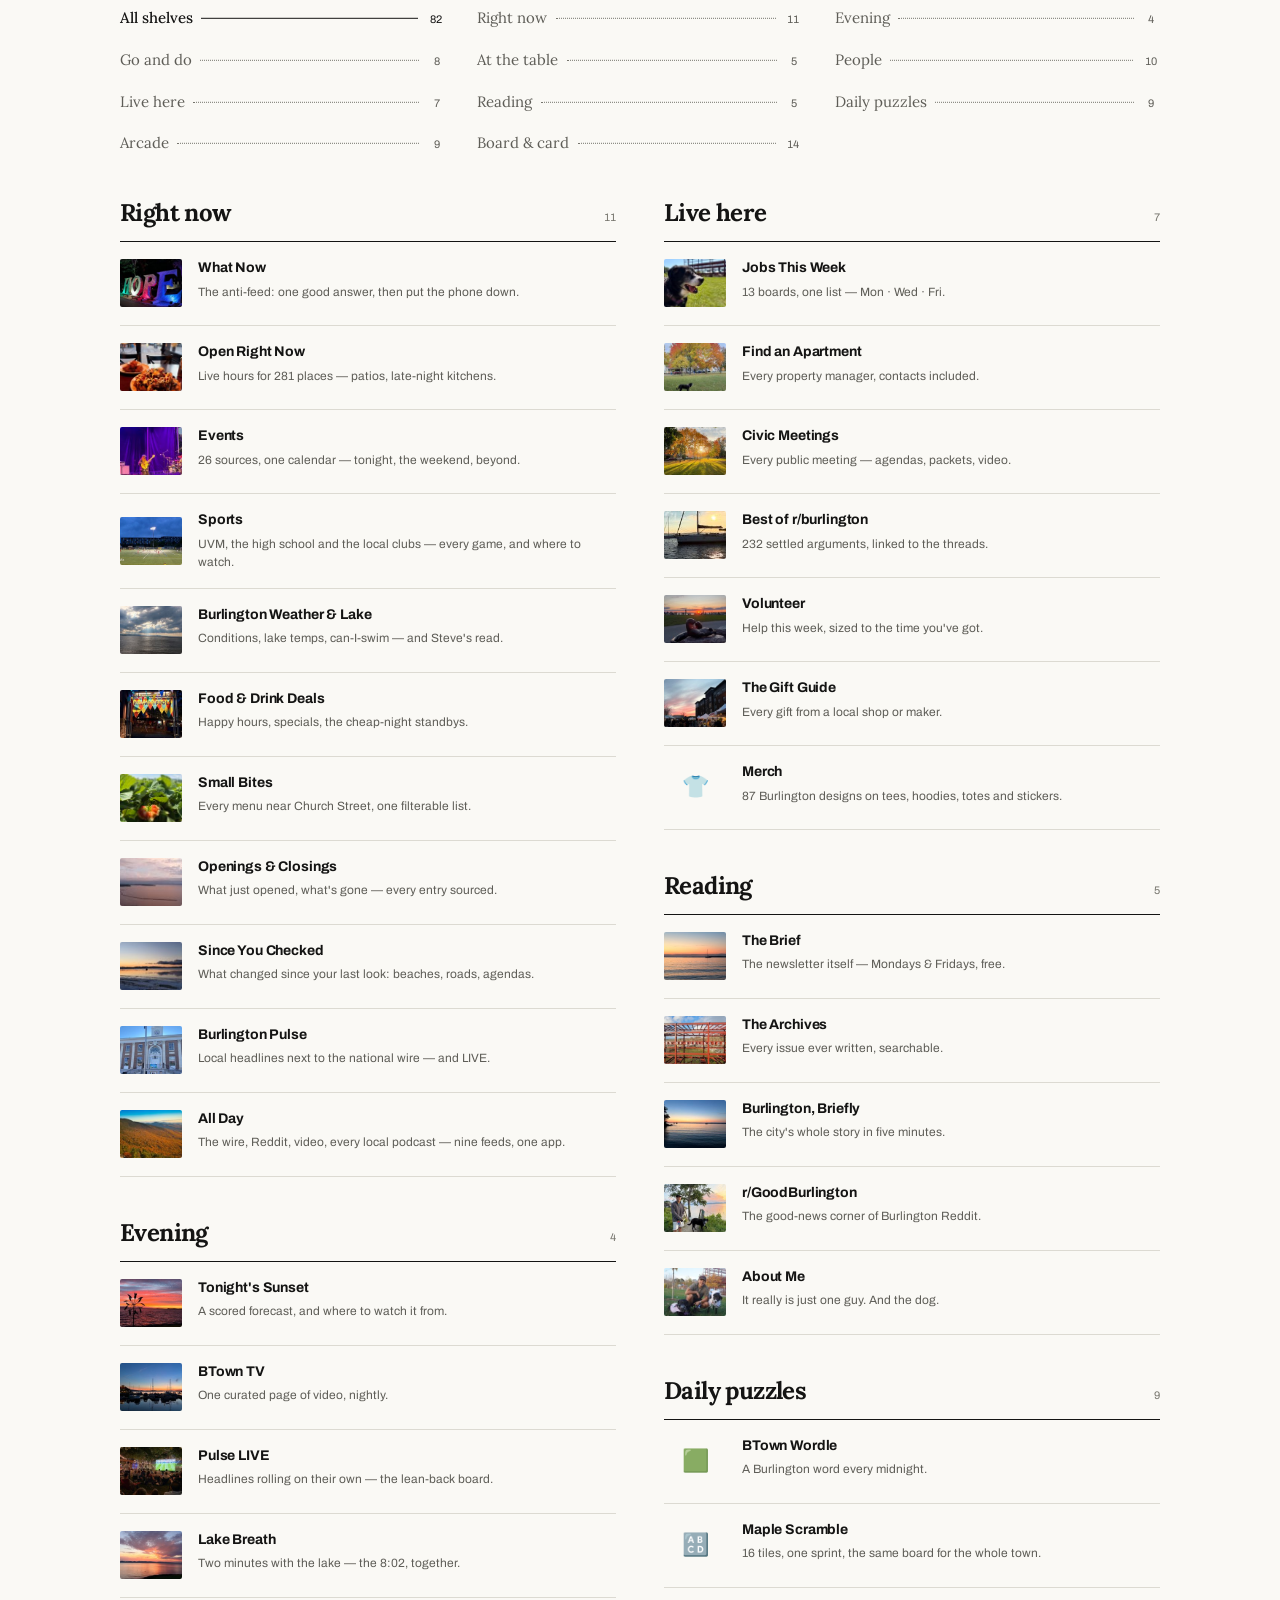
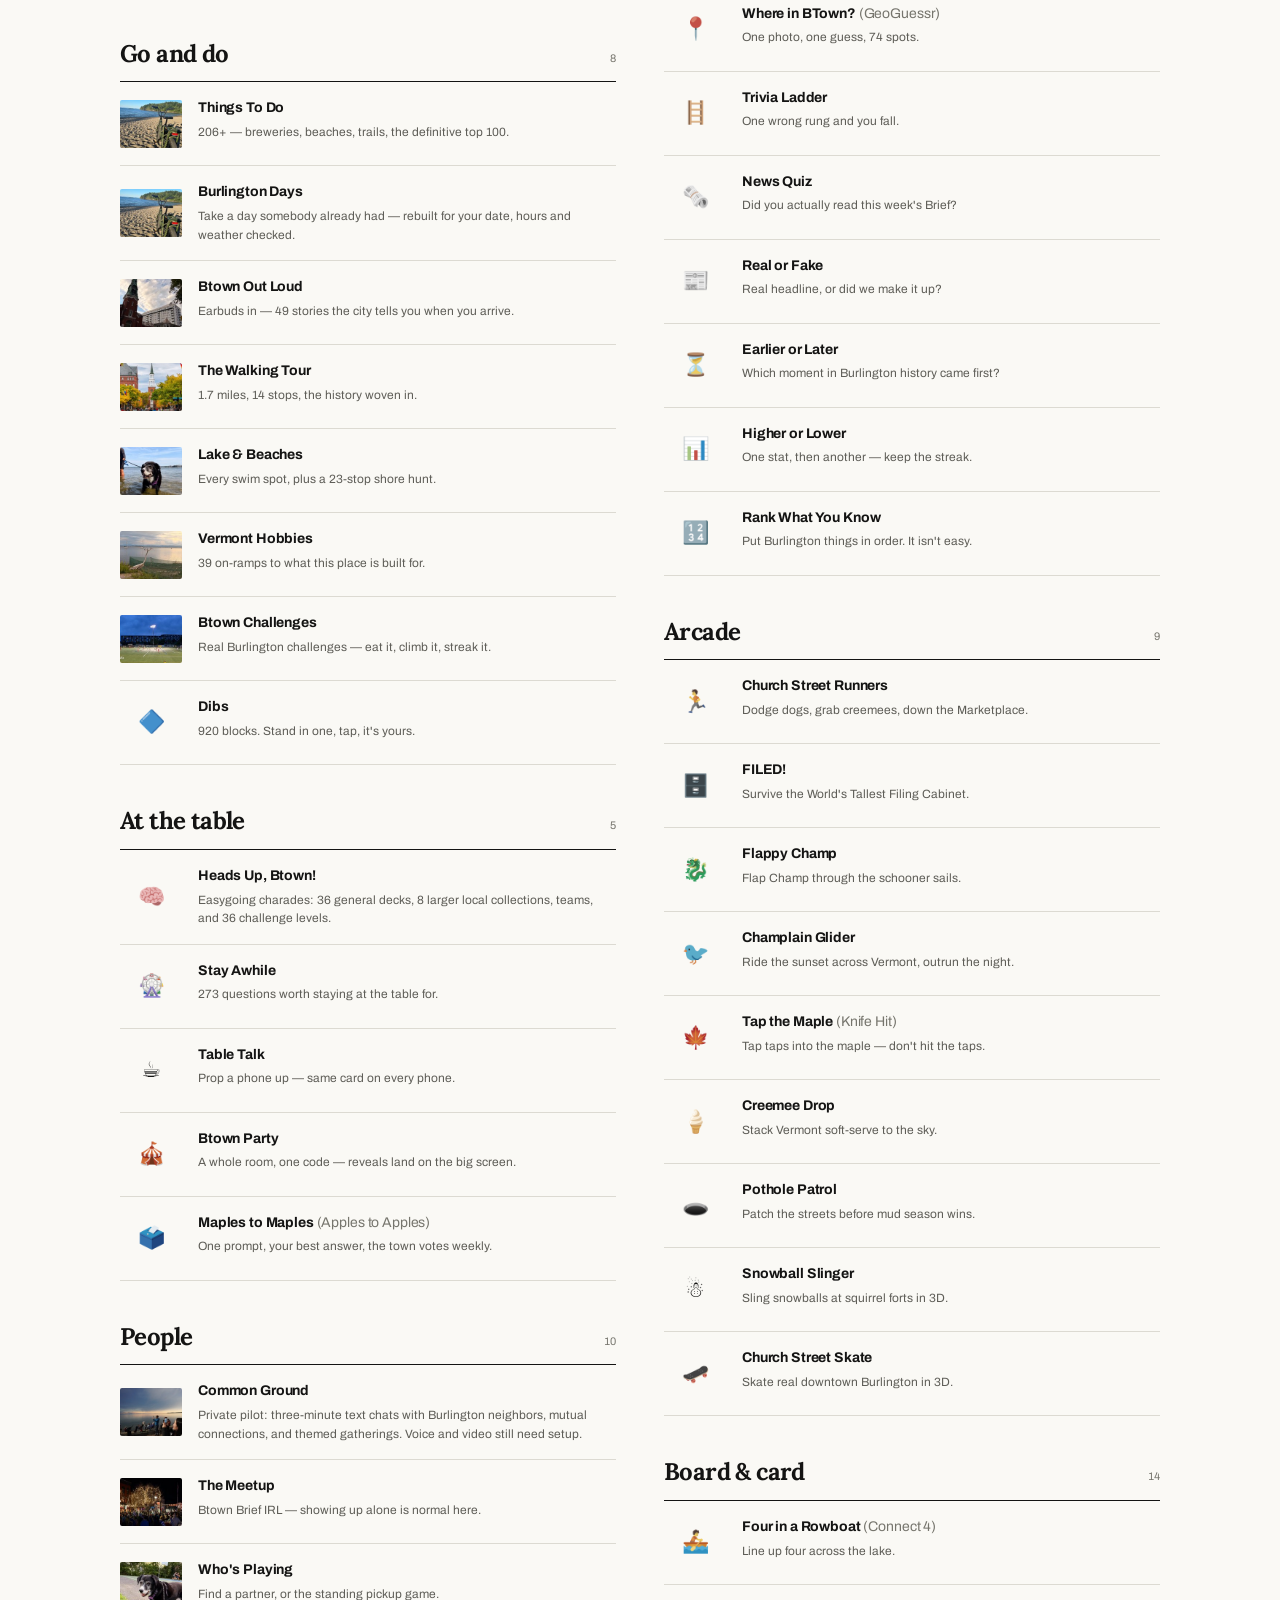
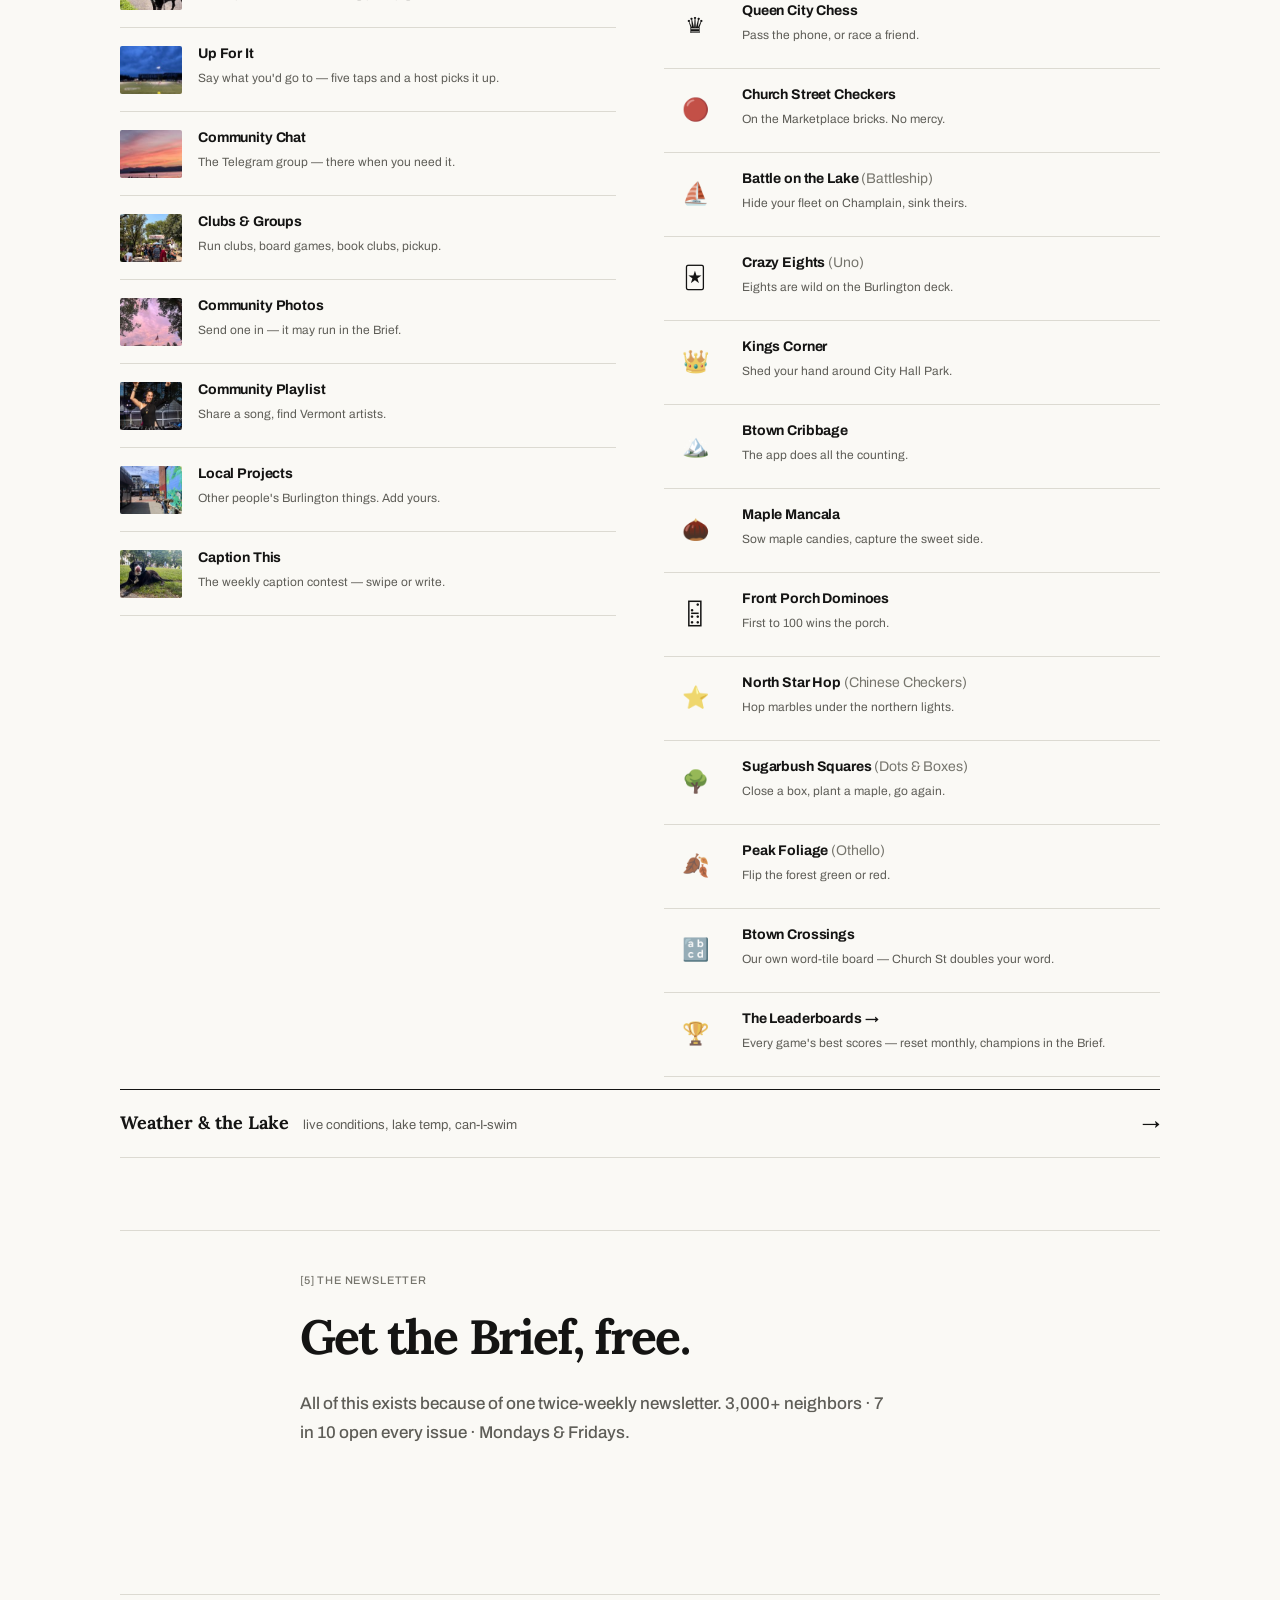
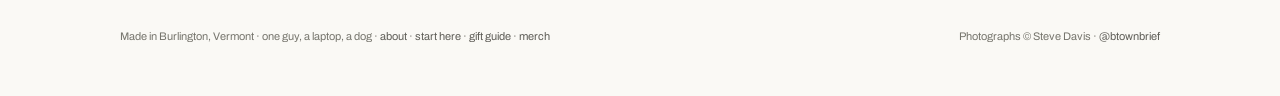
==== commit 2db9a310: "Merch links: merch.btownbrief.com Co-Authored-By: Claude Fable 5.1 <noreply@anthropic.com>" ====
--- a/index.html
+++ b/index.html
@@ -513,7 +513,7 @@
         <a class="tile" href="https://guide.btownbrief.com/best-of-reddit.html"><img src="assets/img/ig/thumb/sailboat.jpg" alt="" loading="lazy"><span class="tt"><b>Best of r/burlington</b><small>232 settled arguments, linked to the threads.</small></span></a>
         <a class="tile" href="https://guide.btownbrief.com/volunteer.html"><img src="assets/img/ig/thumb/seal.jpg" alt="" loading="lazy"><span class="tt"><b>Volunteer</b><small>Help this week, sized to the time you've got.</small></span></a>
         <a class="tile" href="https://guide.btownbrief.com/gifts.html"><img src="assets/img/ig/thumb/market.jpg" alt="" loading="lazy"><span class="tt"><b>The Gift Guide</b><small>Every gift from a local shop or maker.</small></span></a>
-        <a class="tile" href="https://play.btownbrief.com/merch/"><i class="mo">👕</i><span class="tt"><b>Merch</b><small>87 Burlington designs on tees, hoodies, totes and stickers.</small></span></a>
+        <a class="tile" href="https://merch.btownbrief.com/"><i class="mo">👕</i><span class="tt"><b>Merch</b><small>87 Burlington designs on tees, hoodies, totes and stickers.</small></span></a>
       </div>
 
       <div class="grp" data-shelf="reading">
@@ -590,7 +590,7 @@
   </section>
 
   <footer class="foot">
-    <span>Made in Burlington, Vermont · one guy, a laptop, a dog · <a href="https://www.btownbrief.com/about-me">about</a> · <a href="start-here.html">start here</a> · <a href="https://guide.btownbrief.com/gifts.html">gift guide</a> · <a href="https://play.btownbrief.com/merch/">merch</a></span>
+    <span>Made in Burlington, Vermont · one guy, a laptop, a dog · <a href="https://www.btownbrief.com/about-me">about</a> · <a href="start-here.html">start here</a> · <a href="https://guide.btownbrief.com/gifts.html">gift guide</a> · <a href="https://merch.btownbrief.com/">merch</a></span>
     <span>Photographs © Steve Davis · <a href="https://www.instagram.com/btownbrief/">@btownbrief</a></span>
   </footer>
 </main>
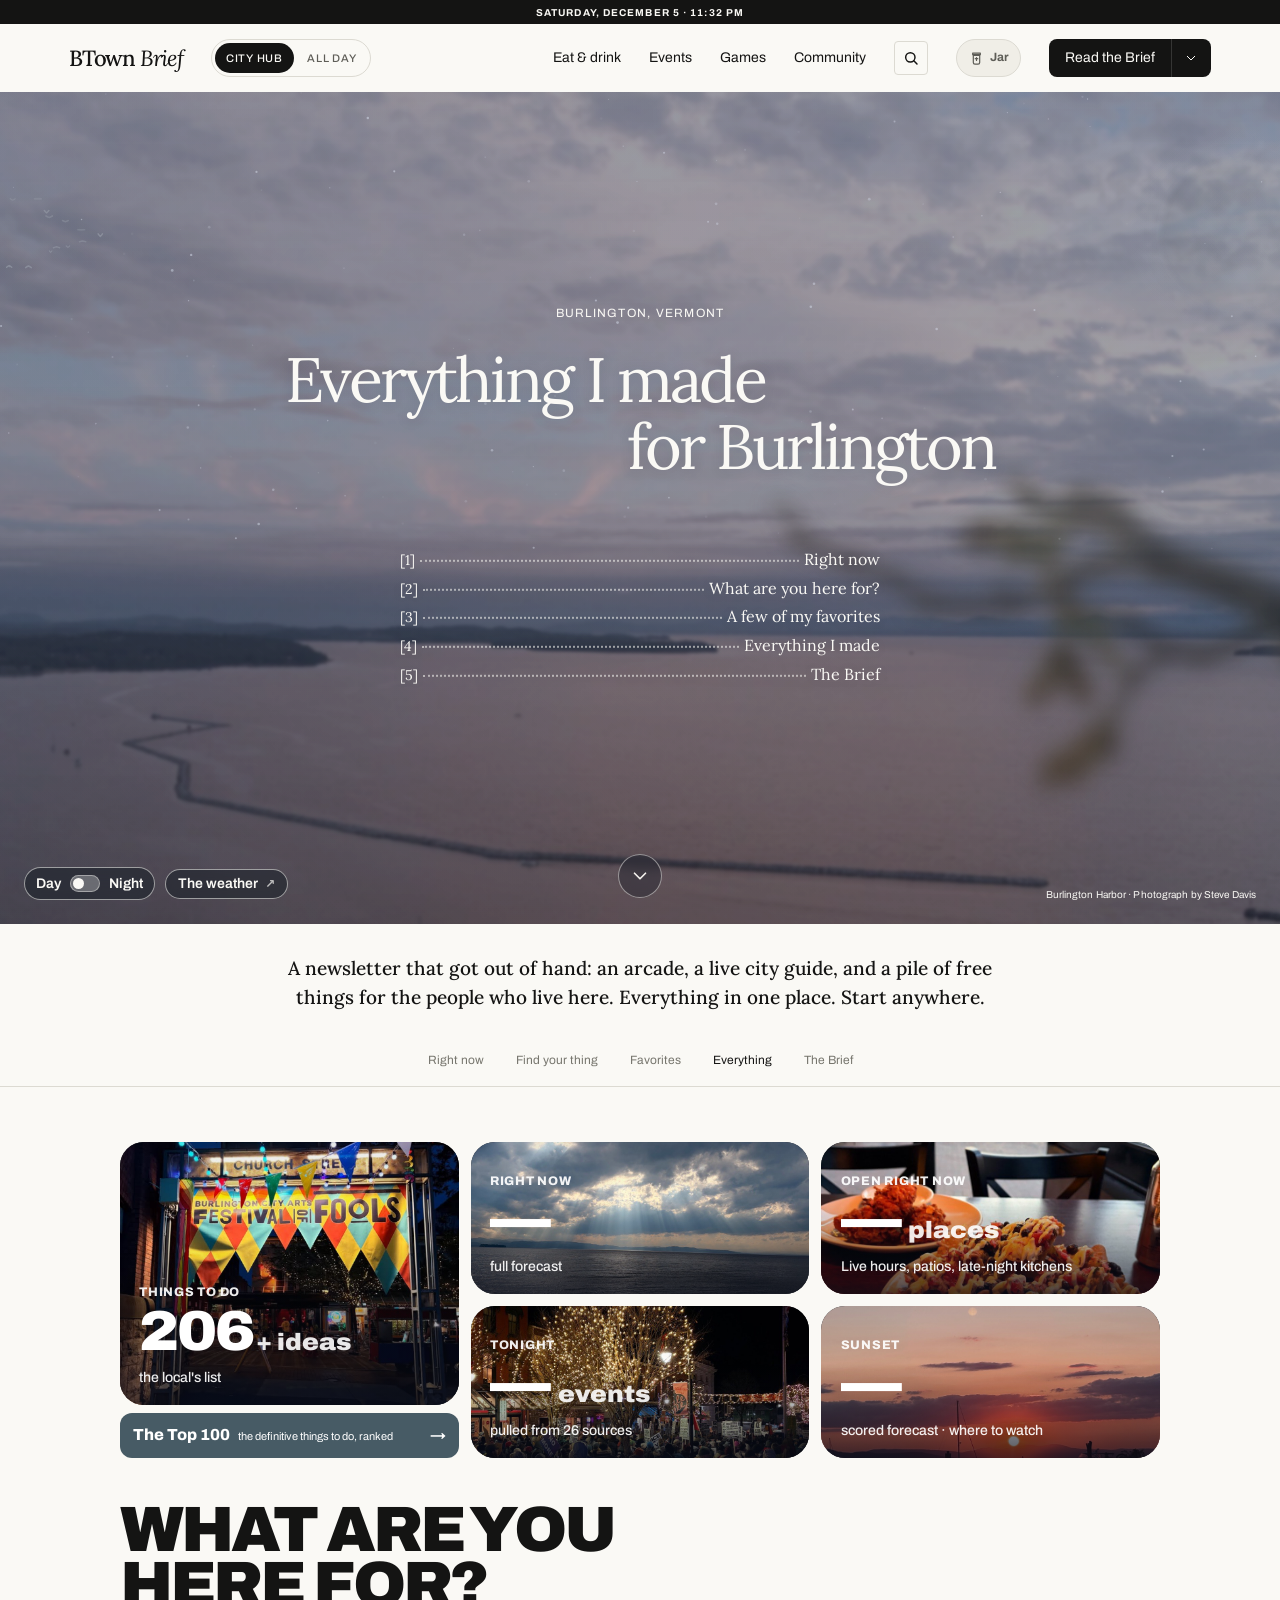
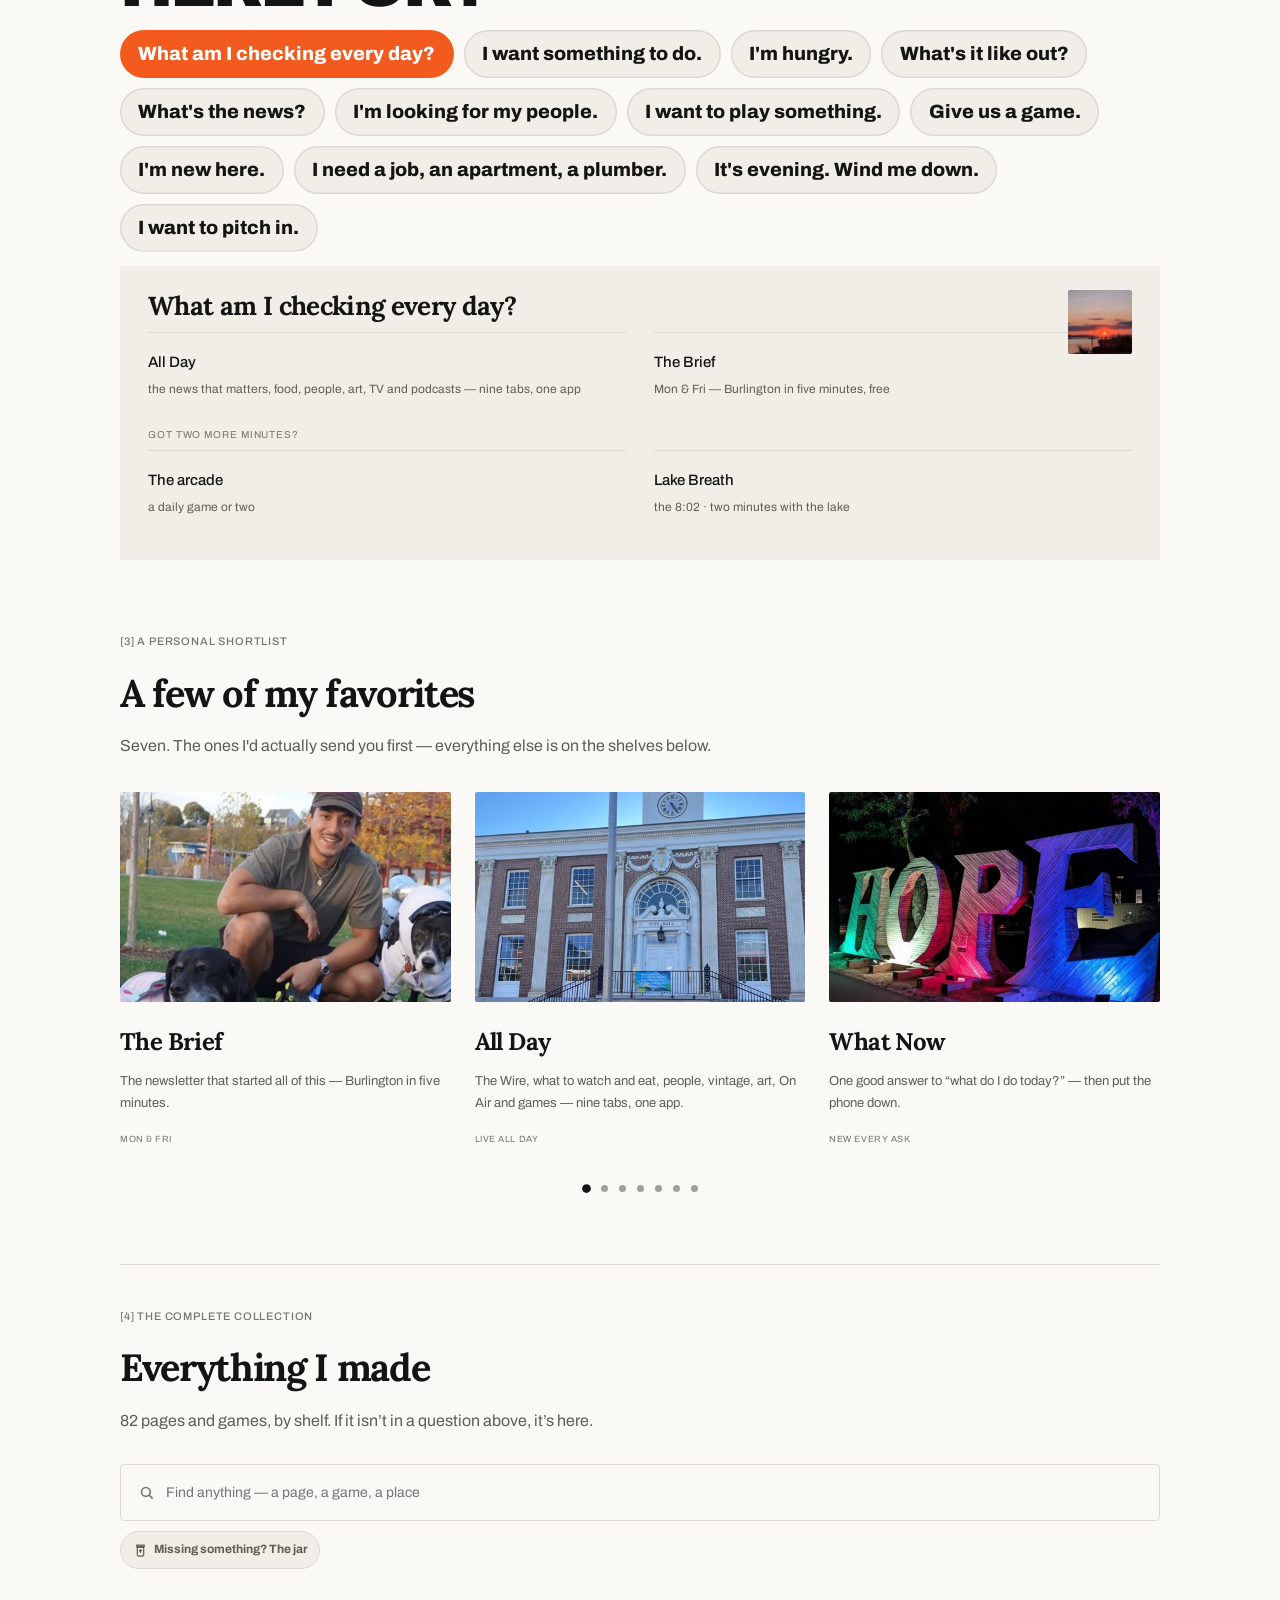
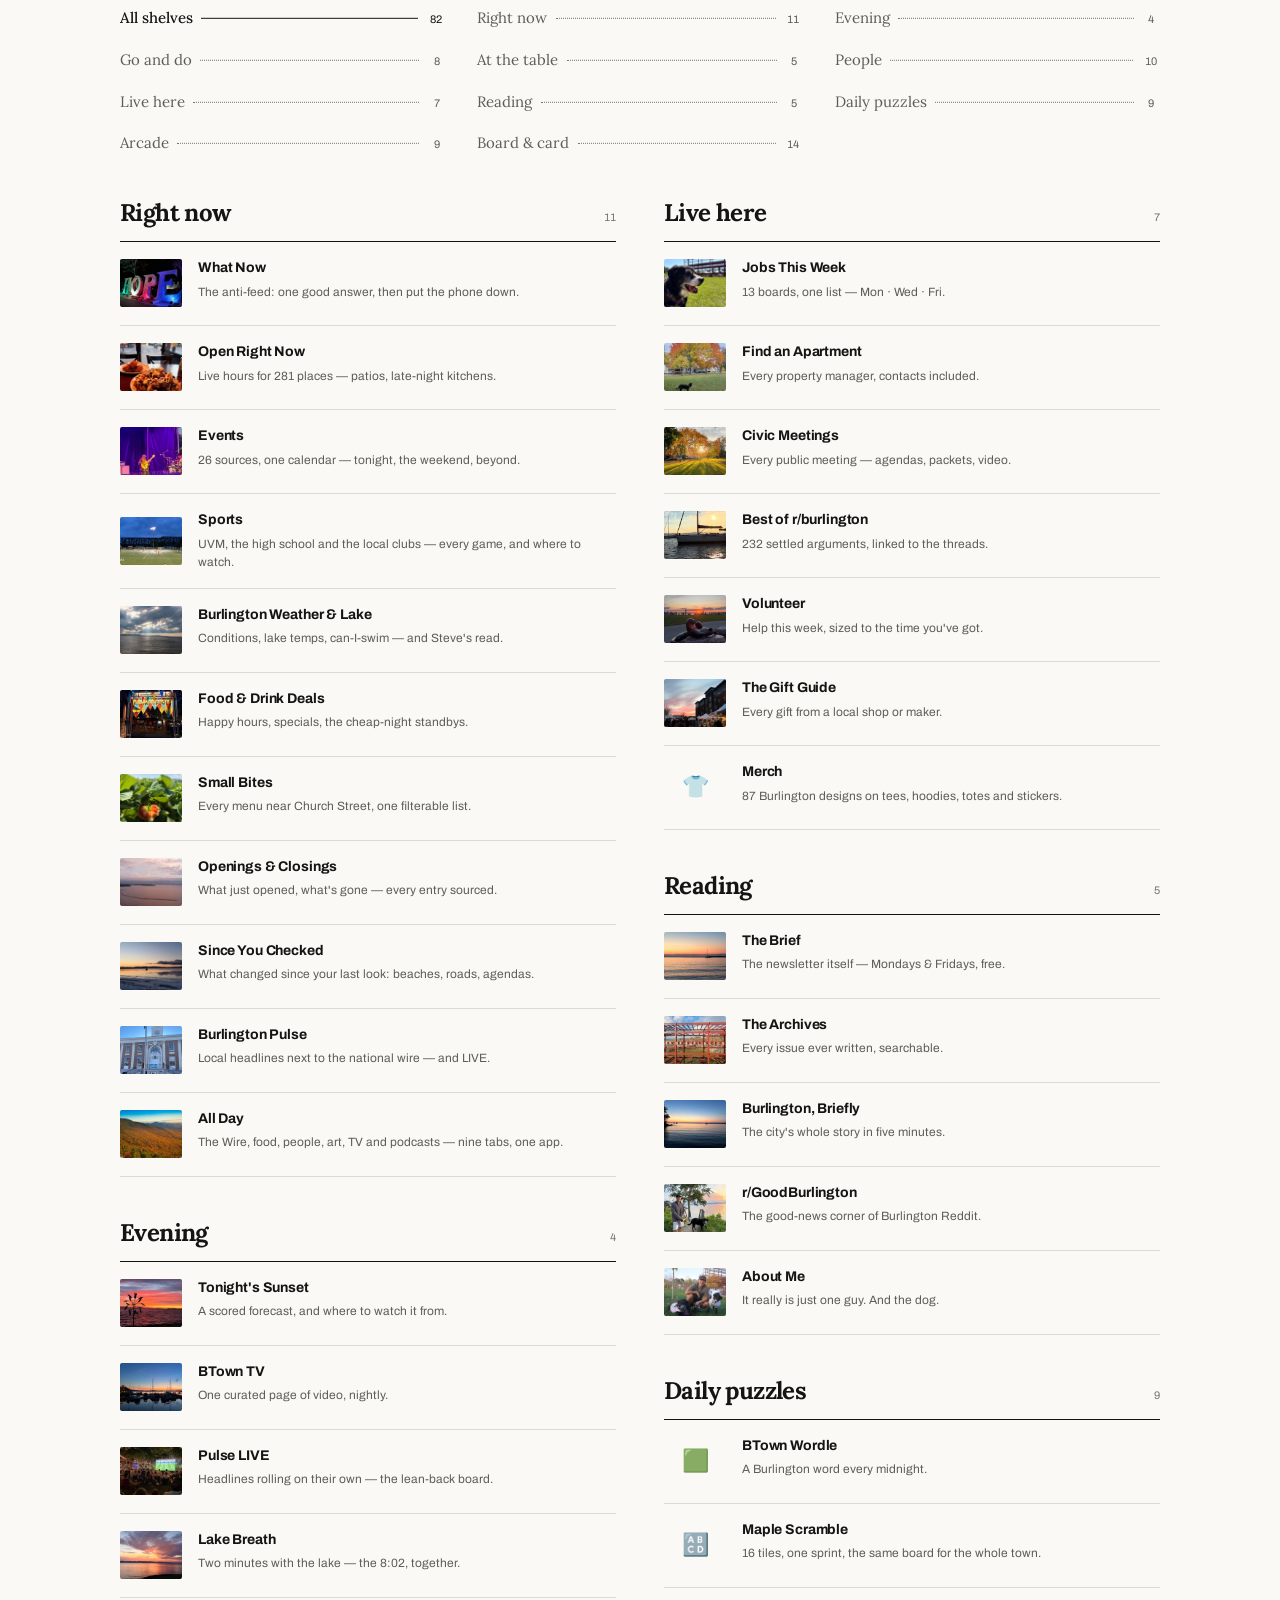
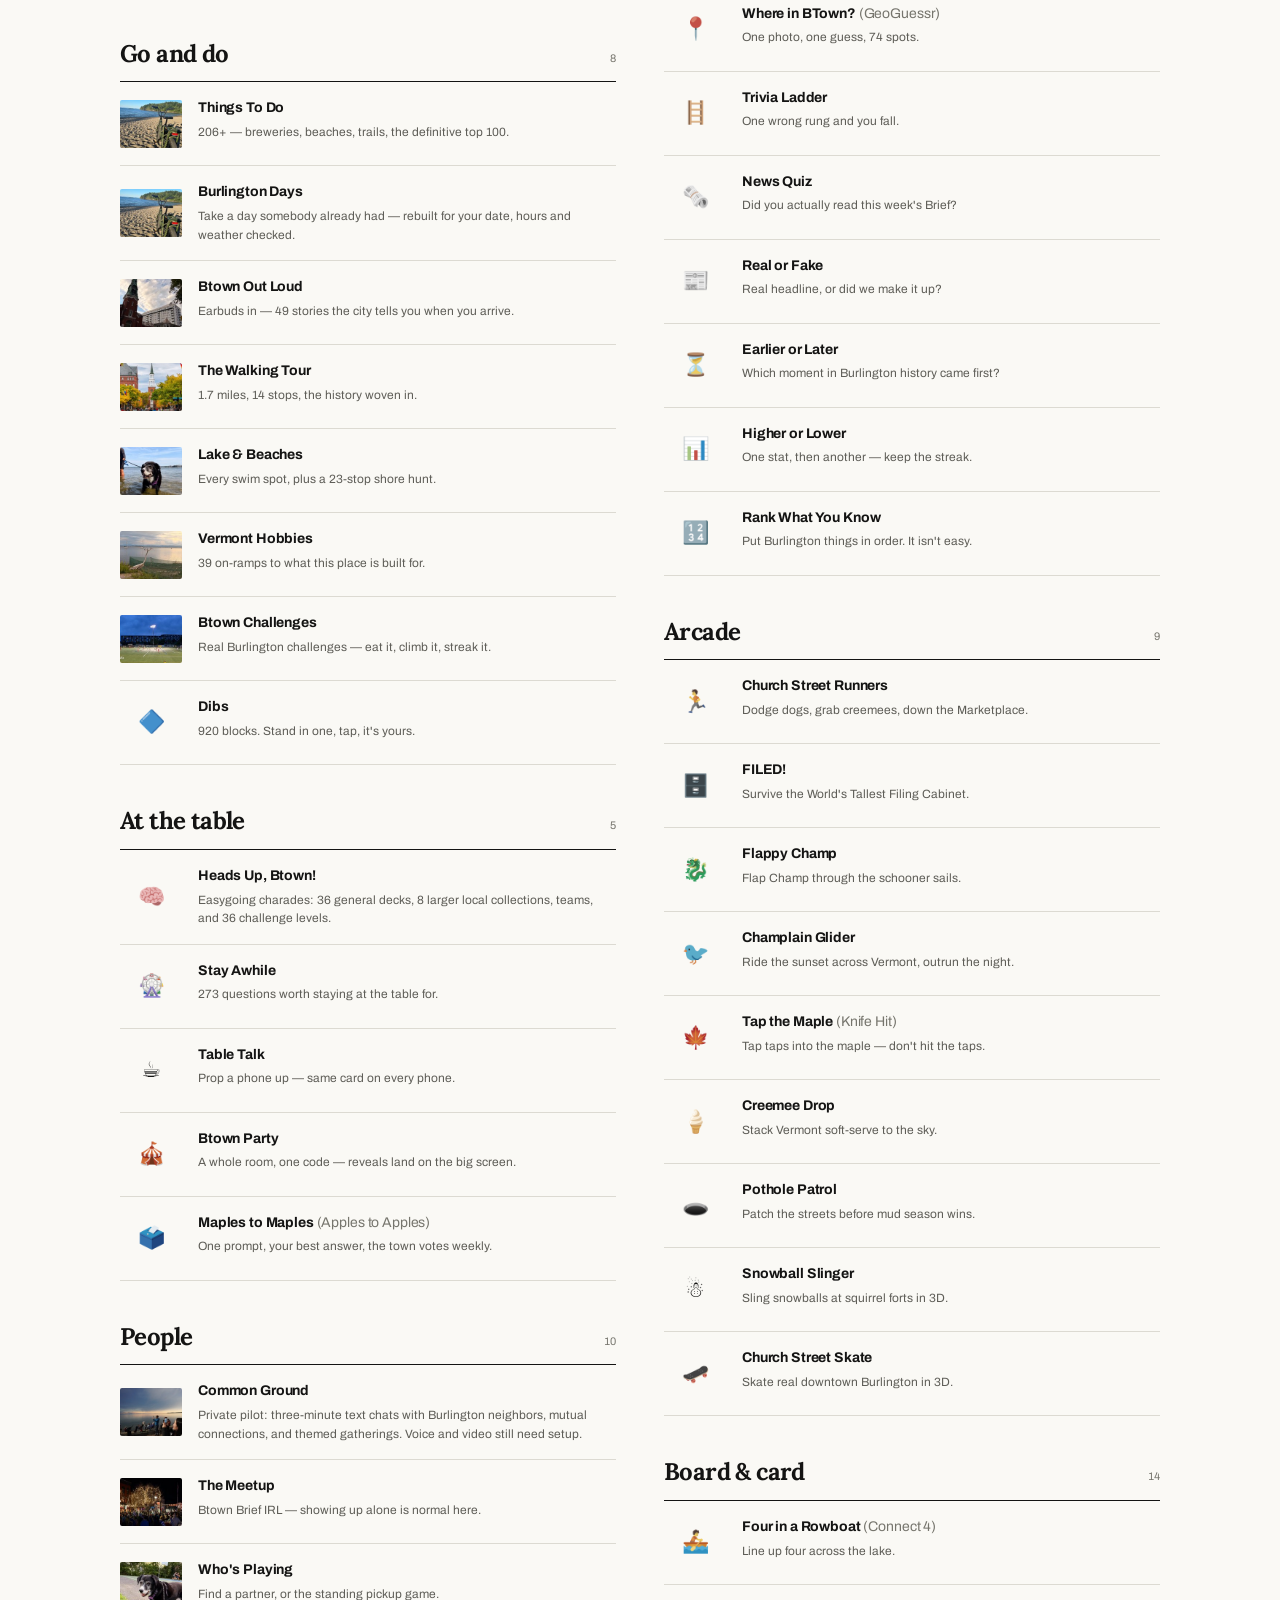
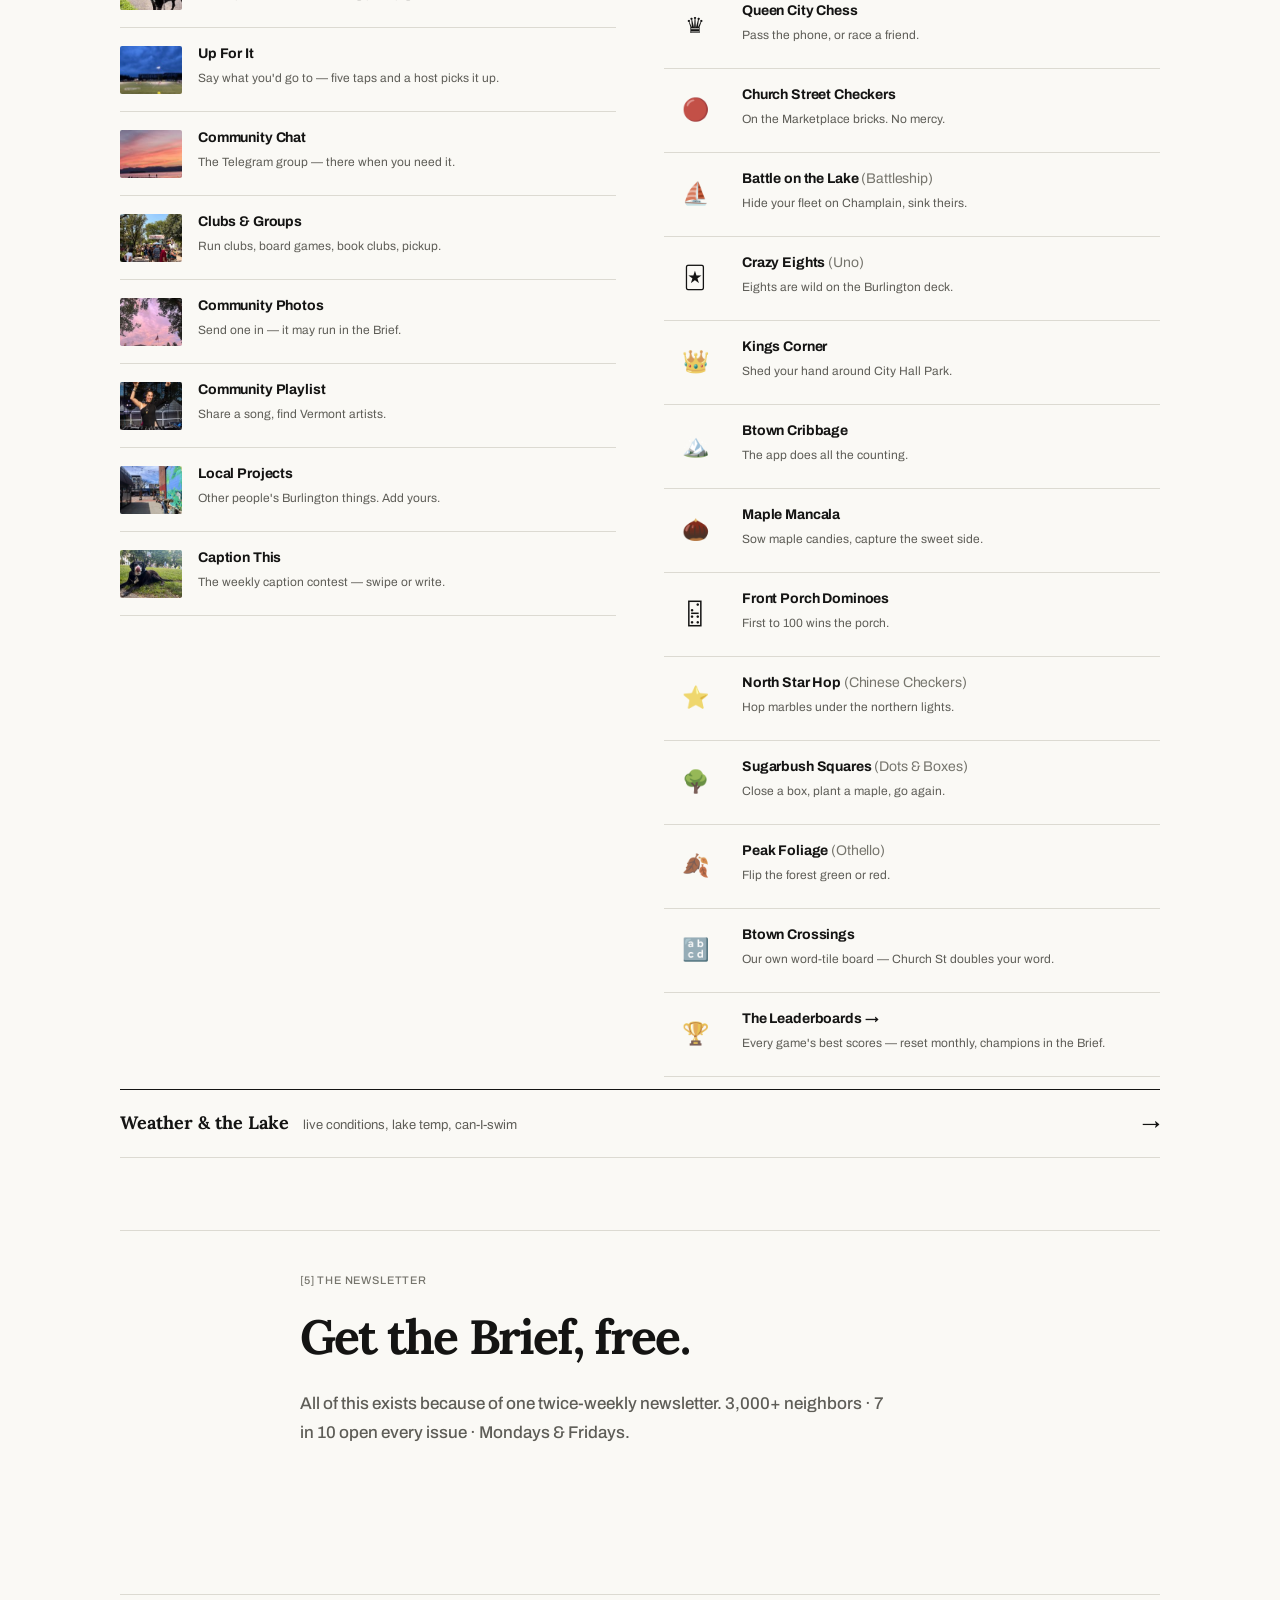
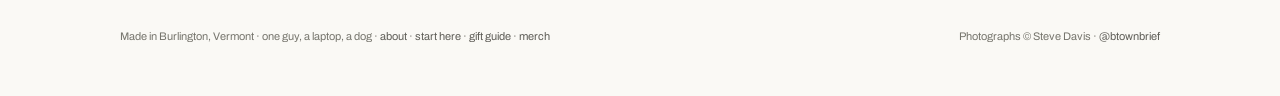
==== commit 276af83b: "All Day tile copy: nine tabs, one app The All Day app's cutover (btown-brief new-nine) retires the R" ====
--- a/index.html
+++ b/index.html
@@ -281,7 +281,7 @@
         <img src="assets/img/ig/docksunset-s.jpg" alt="" loading="lazy">
         <h3>What am I checking every day?</h3>
         <div class="rows">
-          <a href="https://guide.btownbrief.com/all-day/"><b>All Day</b><small>the wire, Reddit, video, podcasts, photos — the whole daily loop, one app</small></a>
+          <a href="https://guide.btownbrief.com/all-day/"><b>All Day</b><small>the news that matters, food, people, art, TV and podcasts — nine tabs, one app</small></a>
           <a href="https://www.btownbrief.com?utm_source=hub&amp;utm_medium=referral&amp;utm_campaign=daily_panel"><b>The Brief</b><small>Mon &amp; Fri — Burlington in five minutes, free</small></a>
         </div>
         <p class="split">Got two more minutes?</p>
@@ -389,7 +389,7 @@
       </a>
       <a class="fav" href="https://guide.btownbrief.com/all-day/">
         <img src="assets/img/ig/fav/cityhall.jpg" alt="" loading="lazy">
-        <span class="tx"><b>All Day</b><small>The wire, Reddit, video, every local podcast, photos — nine feeds, one app.</small><i>live all day</i></span>
+        <span class="tx"><b>All Day</b><small>The Wire, what to watch and eat, people, vintage, art, On Air and games — nine tabs, one app.</small><i>live all day</i></span>
       </a>
       <a class="fav" href="https://play.btownbrief.com/what-now/">
         <img src="assets/img/ig/fav/hope.jpg" alt="" loading="lazy">
@@ -459,7 +459,7 @@
         <a class="tile" href="https://guide.btownbrief.com/openings.html"><img src="assets/img/ig/thumb/harbor.jpg" alt="" loading="lazy"><span class="tt"><b>Openings &amp; Closings</b><small data-live="openings">What just opened, what's gone — every entry sourced.</small></span></a>
         <a class="tile" href="https://guide.btownbrief.com/changes.html"><img src="assets/img/ig/thumb/winterdawn.jpg" alt="" loading="lazy"><span class="tt"><b>Since You Checked</b><small>What changed since your last look: beaches, roads, agendas.</small></span></a>
         <a class="tile" href="https://guide.btownbrief.com/pulse.html"><img src="assets/img/ig/thumb/cityhall.jpg" alt="" loading="lazy"><span class="tt"><b>Burlington Pulse</b><small>Local headlines next to the national wire — and LIVE.</small></span></a>
-        <a class="tile" href="https://guide.btownbrief.com/all-day/" data-kw="reader feed wire rss podcasts wikipedia wander instagram photos music what now sports"><img src="assets/img/ig/thumb/foliage.jpg" alt="" loading="lazy"><span class="tt"><b>All Day</b><small>The wire, Reddit, video, every local podcast — nine feeds, one app.</small></span></a>
+        <a class="tile" href="https://guide.btownbrief.com/all-day/" data-kw="reader feed wire news x facebook reddit podcasts tv on air watch films food restaurants instagram people plans vintage thrift art photos music what now missions games arcade leaderboard"><img src="assets/img/ig/thumb/foliage.jpg" alt="" loading="lazy"><span class="tt"><b>All Day</b><small>The Wire, food, people, art, TV and podcasts — nine tabs, one app.</small></span></a>
       </div>
 
       <div class="grp" data-shelf="evening">
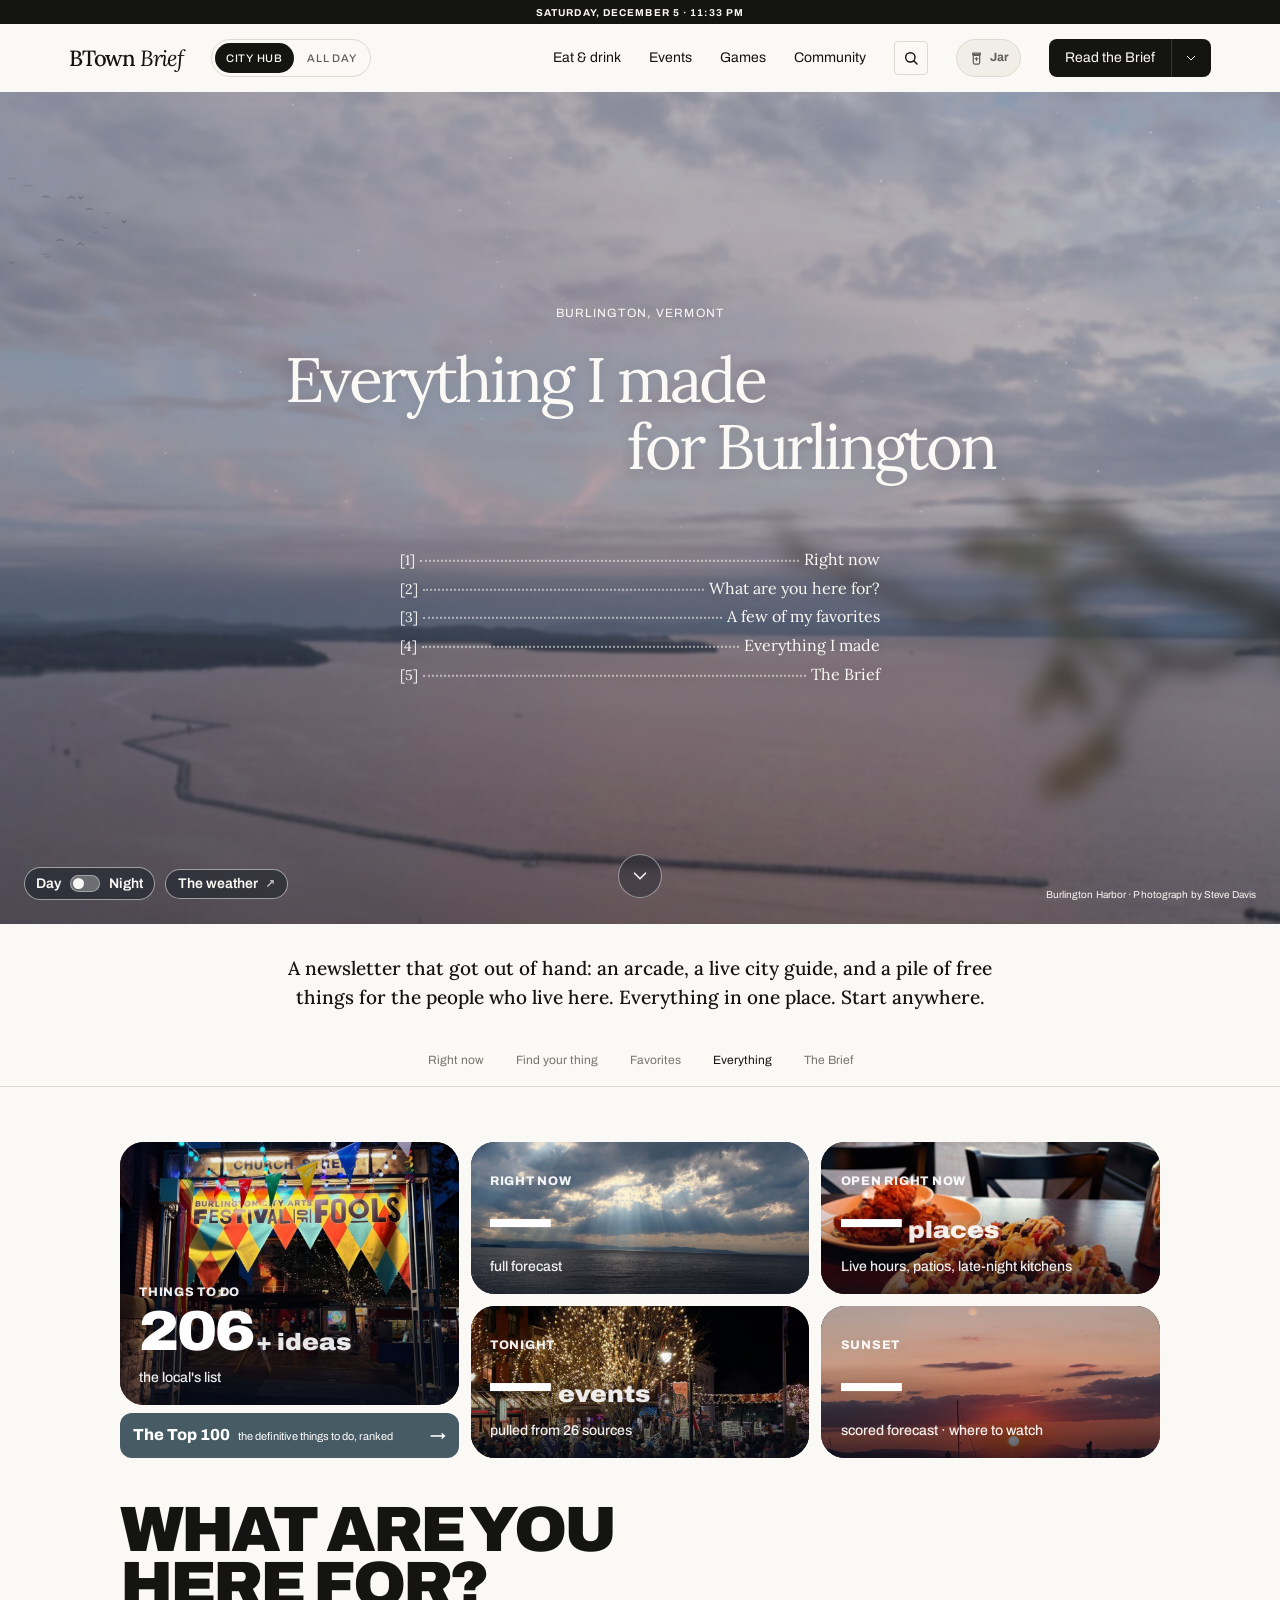
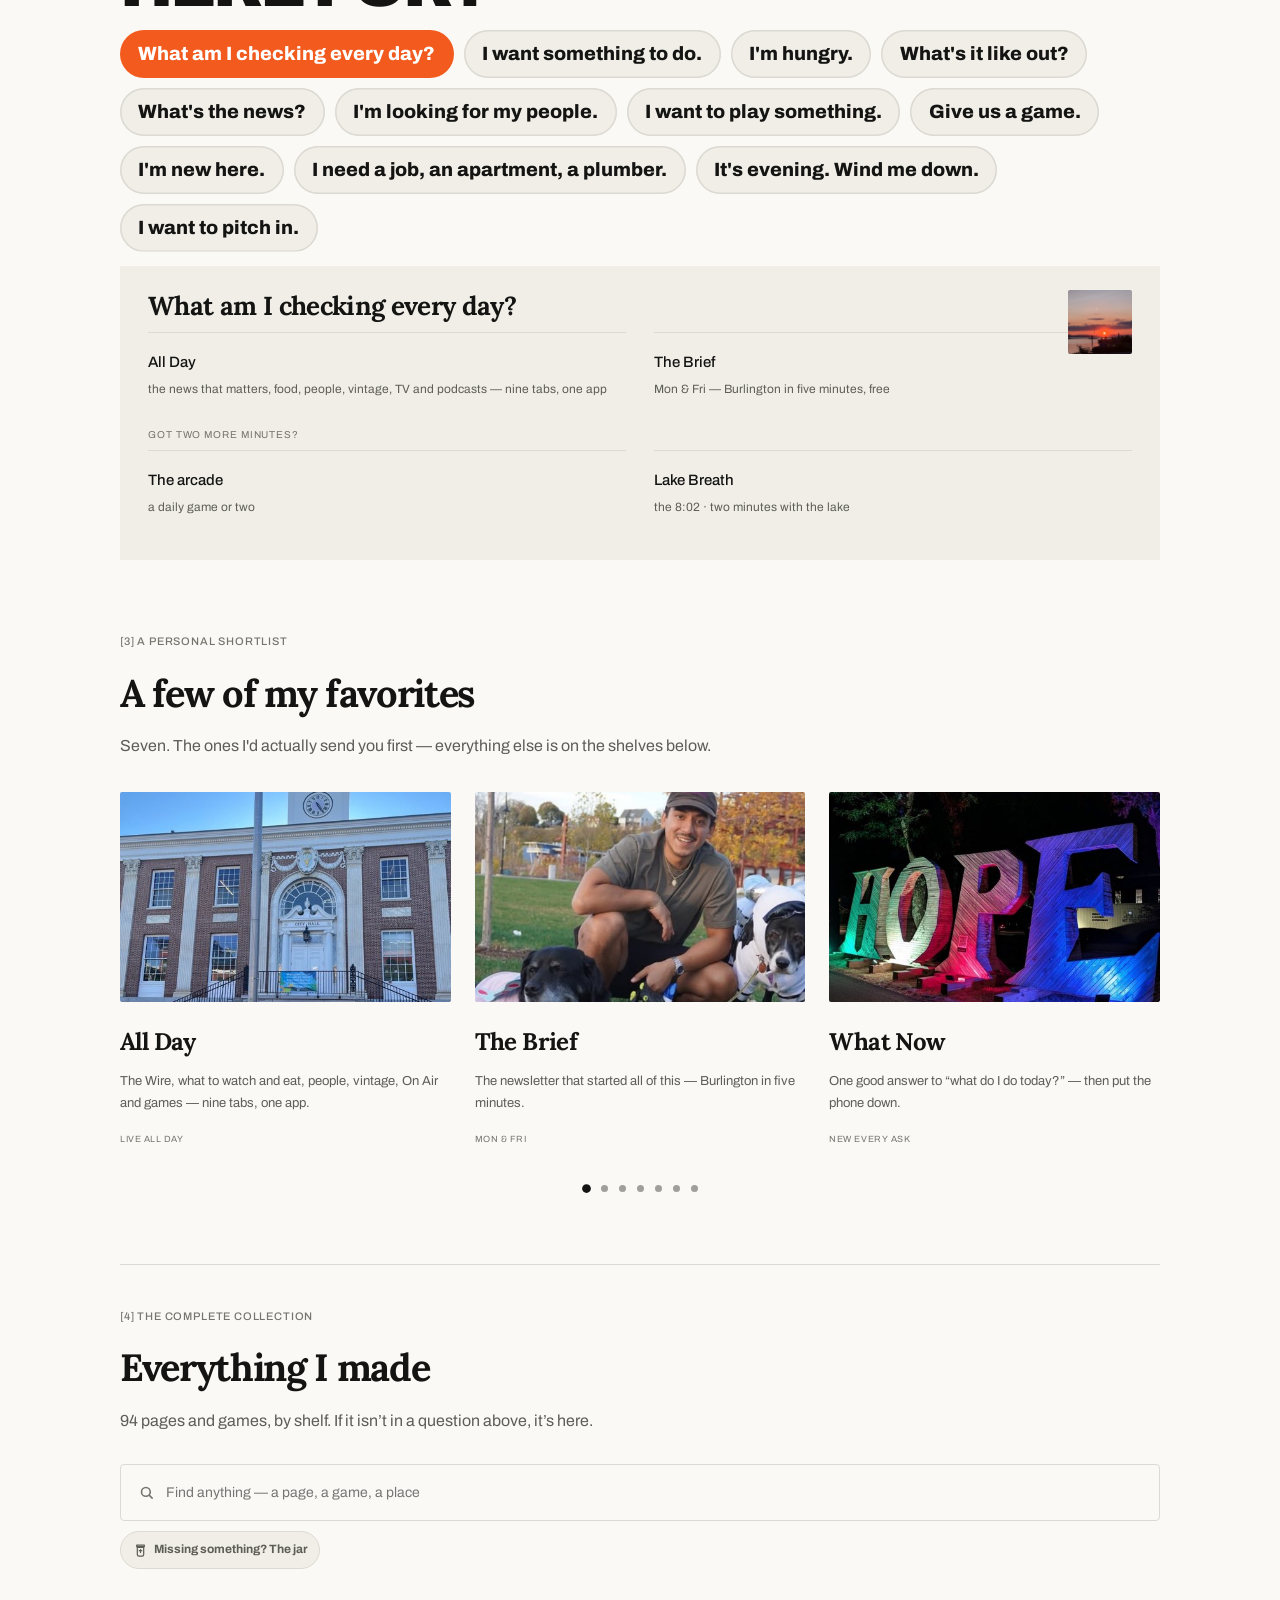
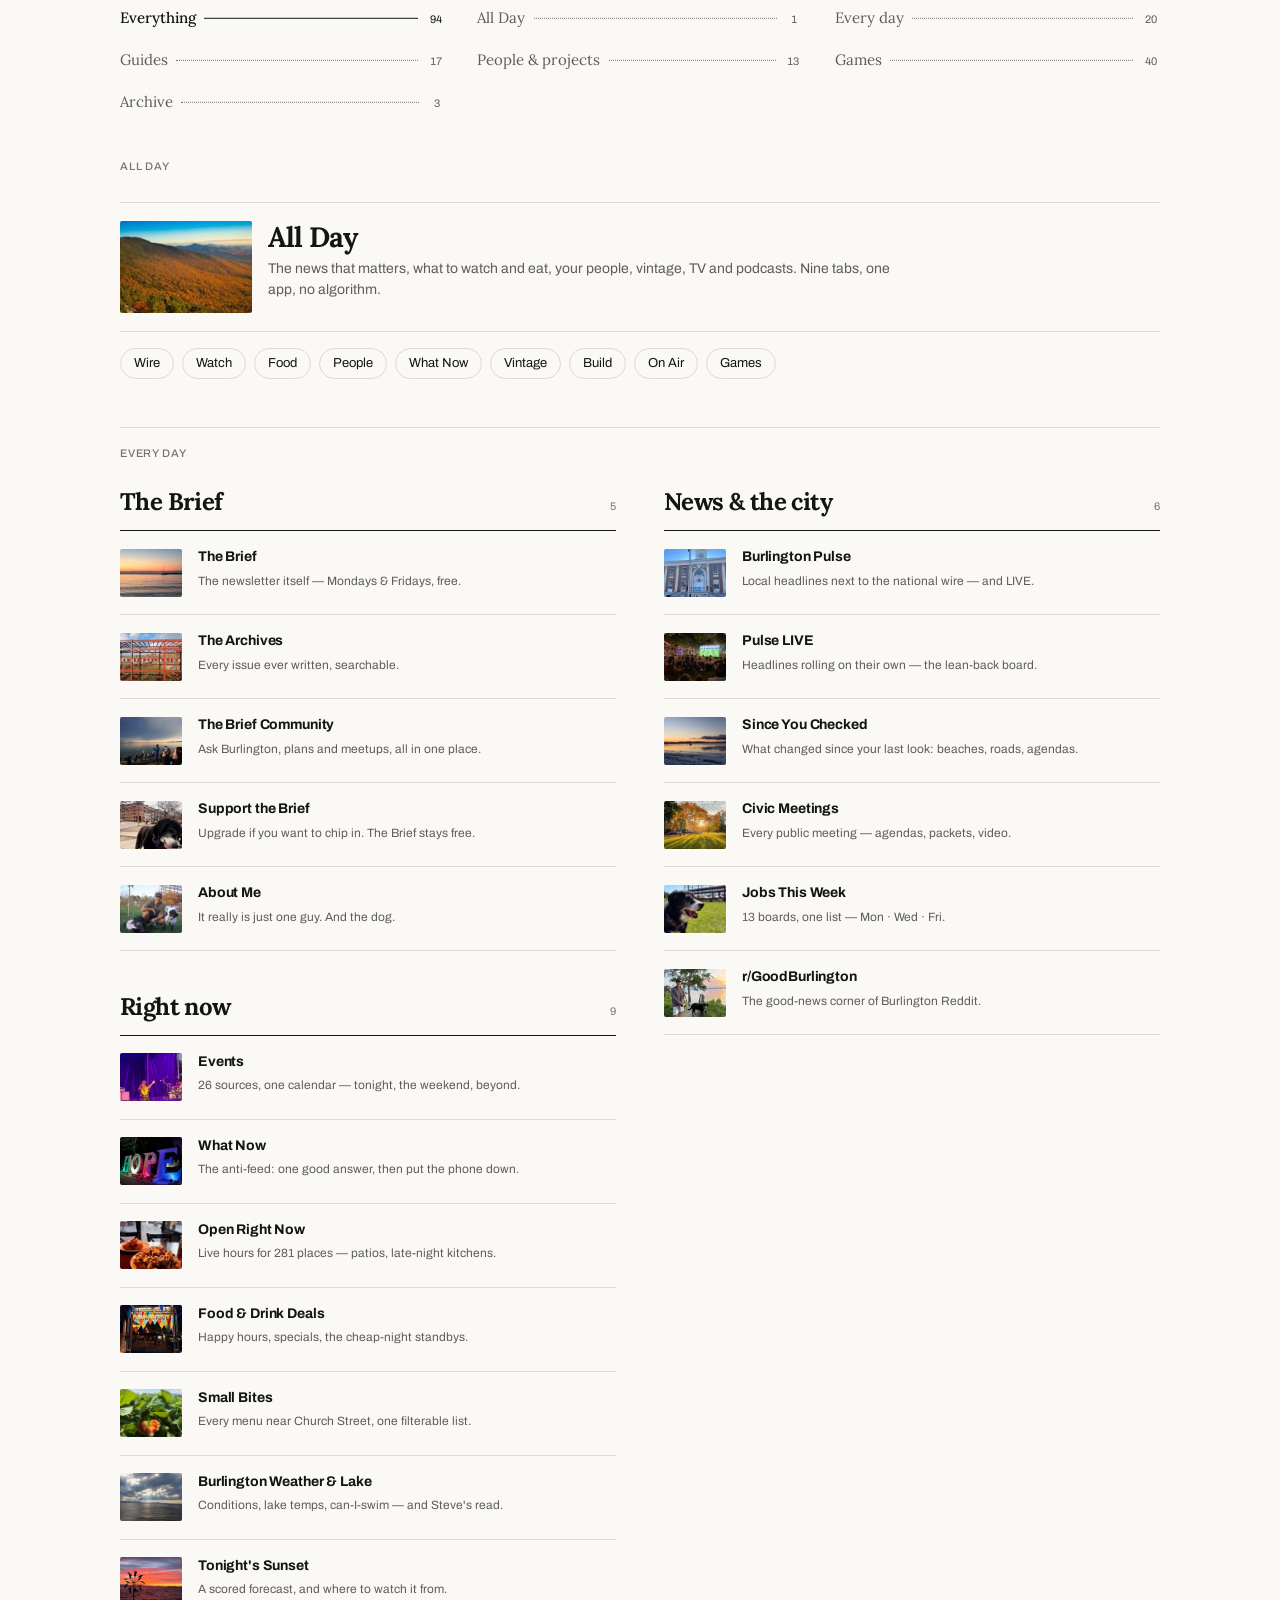
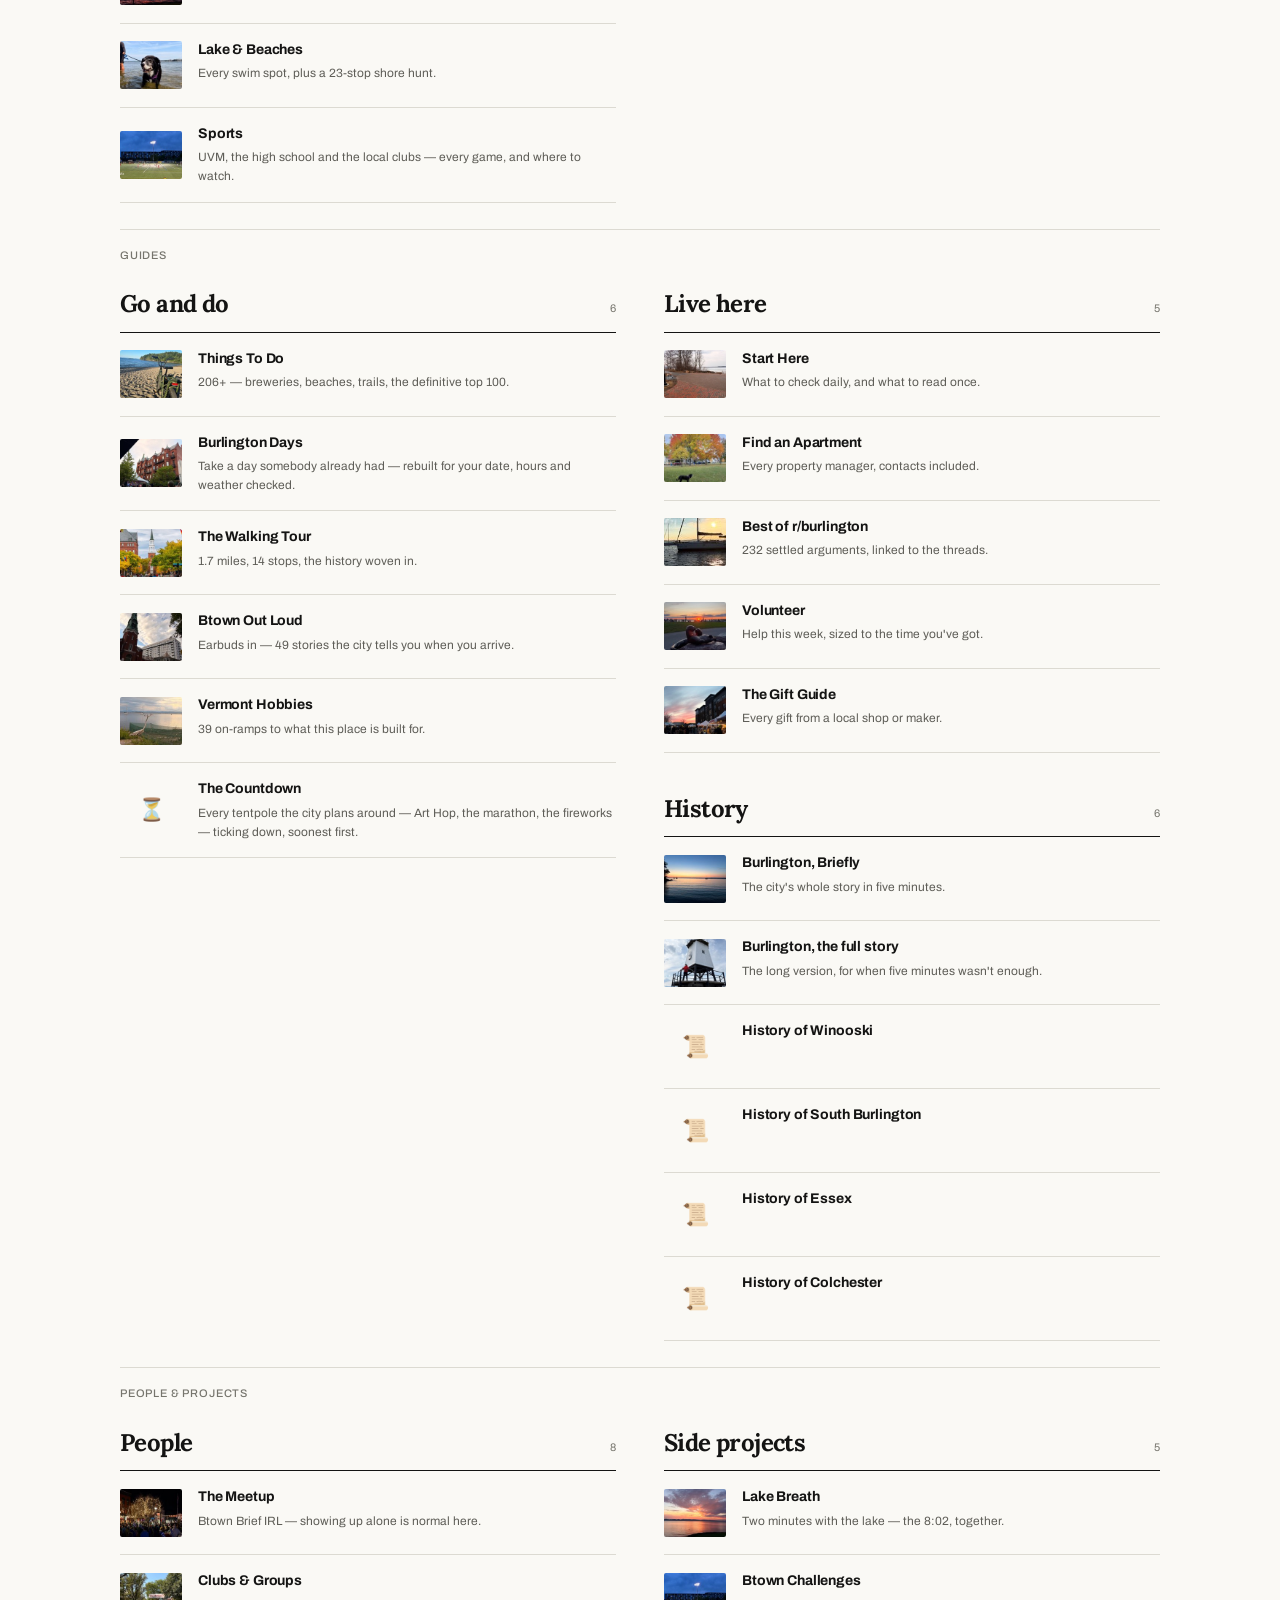
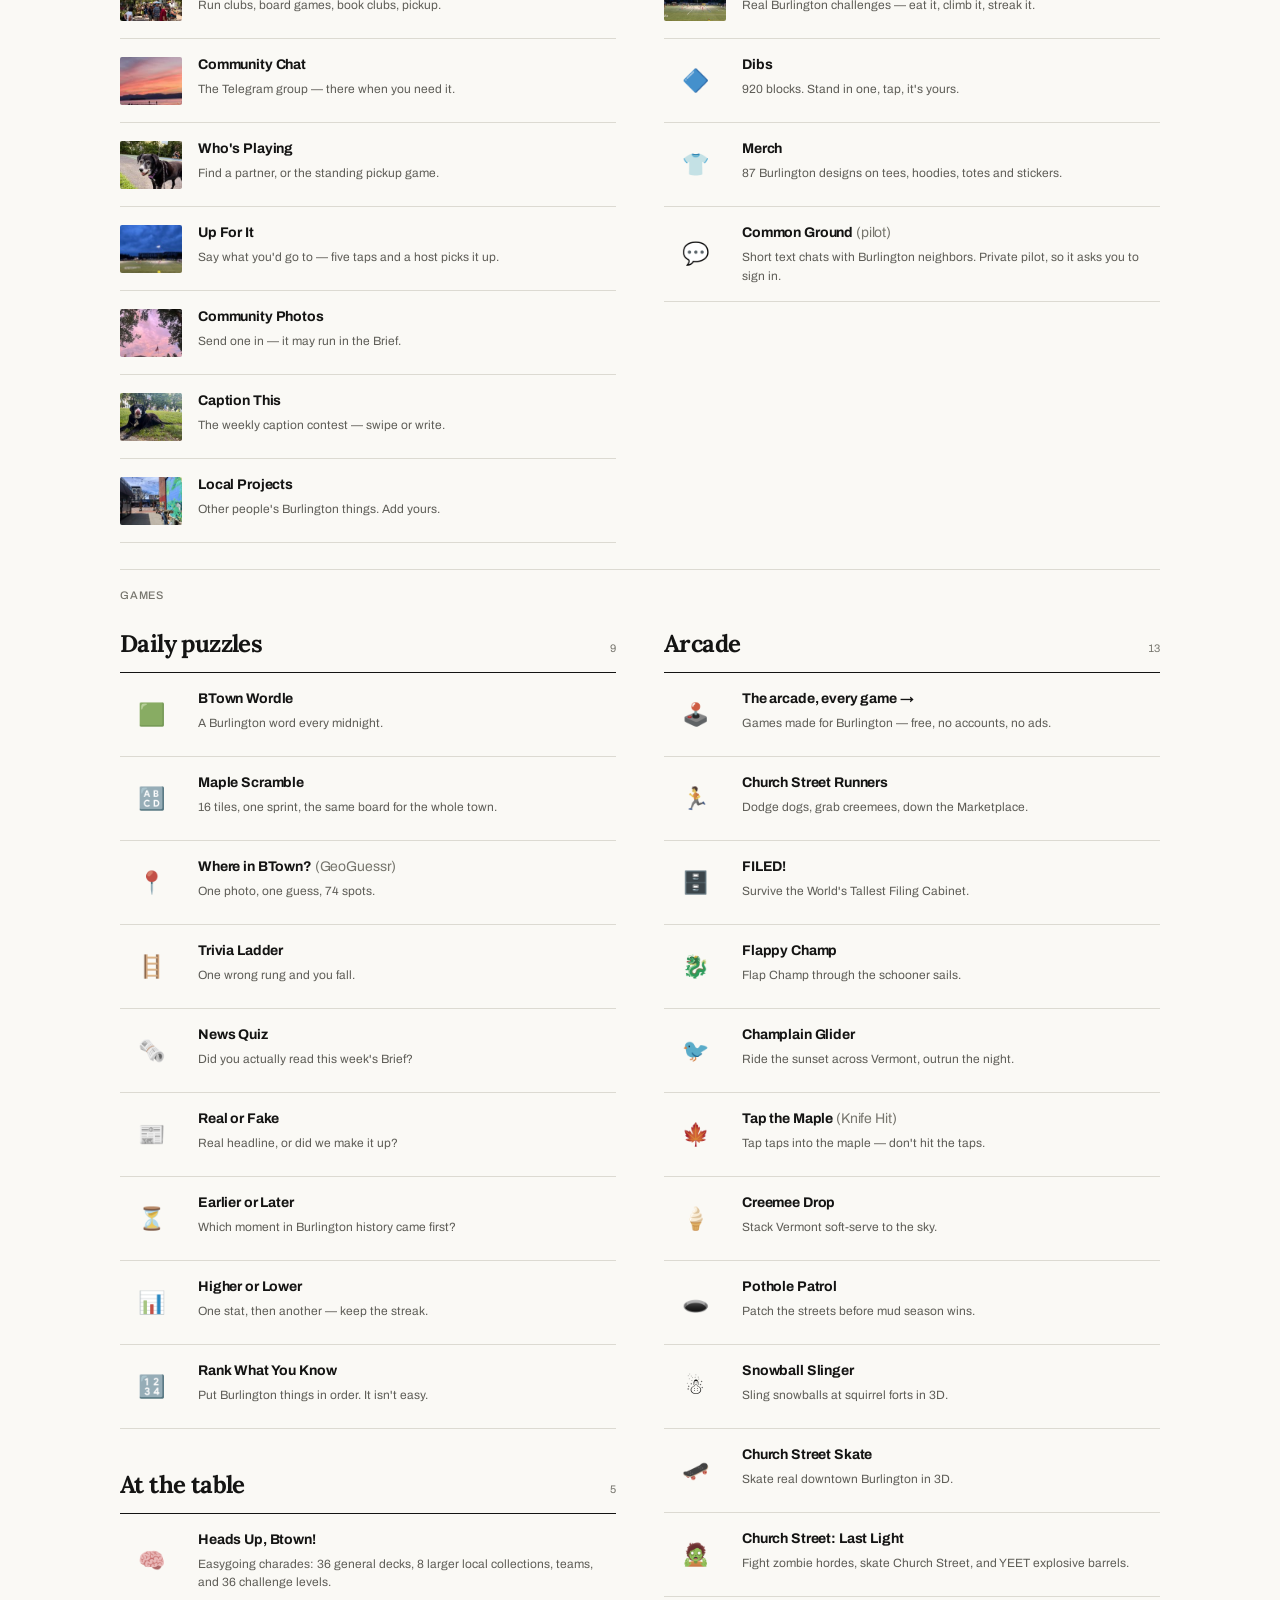
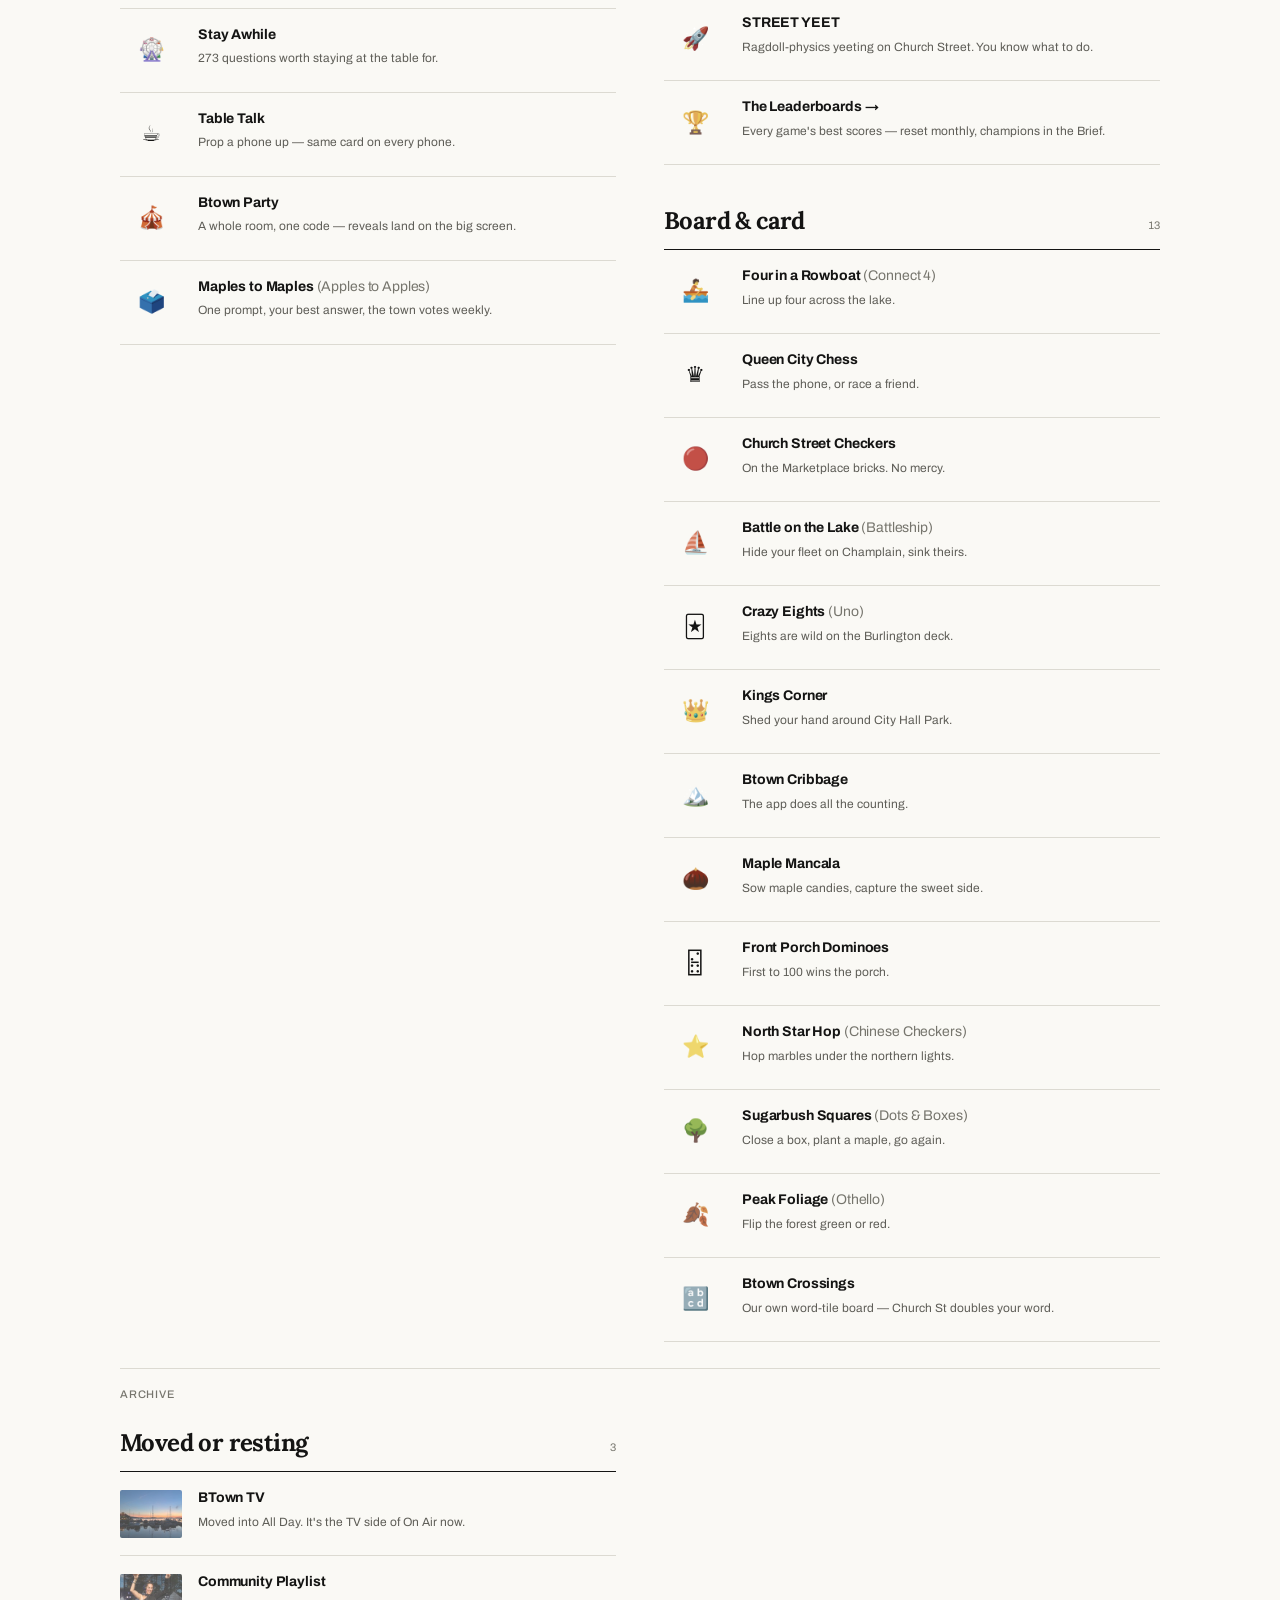
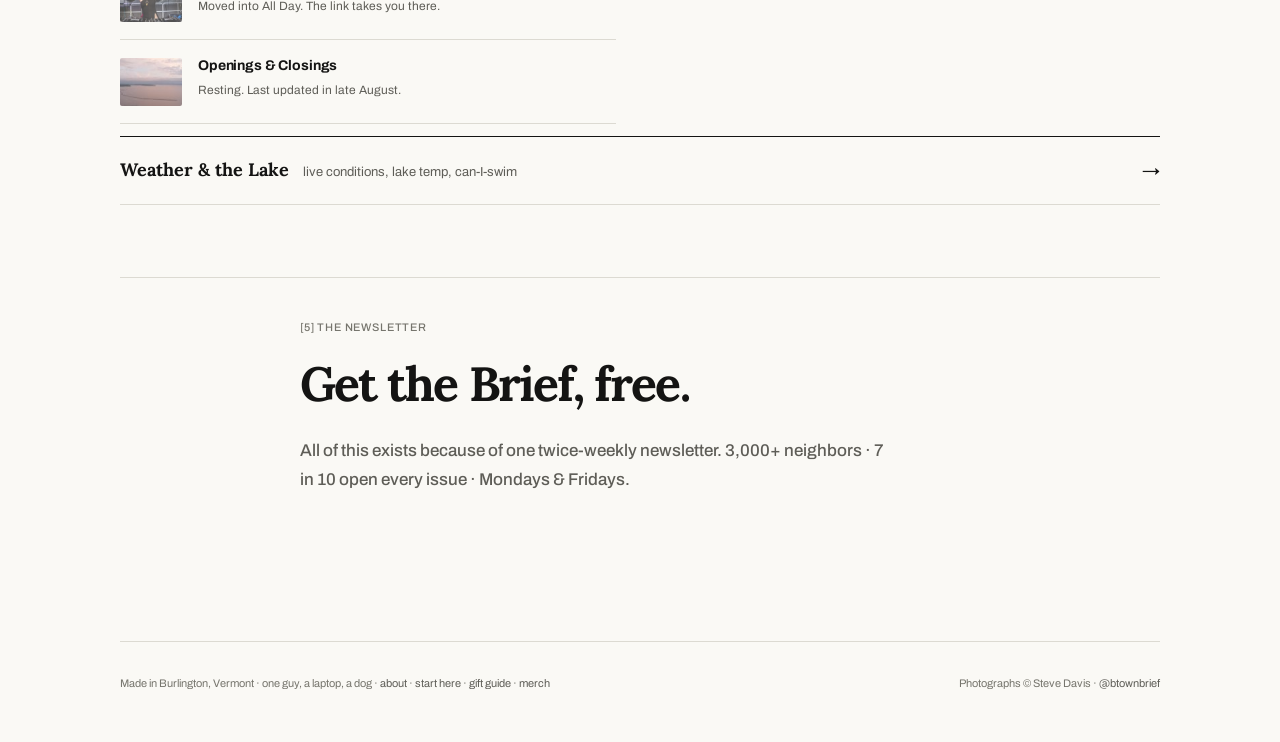
==== commit 4c48f0bf: "Hub cleanup: All Day first, six groups, an Archive instead of deletions "Everything I made" was elev" ====
--- a/index.html
+++ b/index.html
@@ -35,7 +35,7 @@
 <link rel="preload" as="image" href="assets/img/hero-fx/branch-lg.webp" media="(min-width: 720px)">
 <link rel="preload" as="image" href="assets/img/hero-fx/branch-sm.webp" media="(max-width: 719px)">
 <link rel="stylesheet" href="v2.css?v=20260904c">
-<link rel="stylesheet" href="editorial.css?v=20260904c">
+<link rel="stylesheet" href="editorial.css?v=20261022-groups">
 <script>
   /* Saved theme before first paint — no flash. System preference stays the
      default until the visitor picks a side with the header toggle. */
@@ -281,7 +281,7 @@
         <img src="assets/img/ig/docksunset-s.jpg" alt="" loading="lazy">
         <h3>What am I checking every day?</h3>
         <div class="rows">
-          <a href="https://guide.btownbrief.com/all-day/"><b>All Day</b><small>the news that matters, food, people, art, TV and podcasts — nine tabs, one app</small></a>
+          <a href="https://guide.btownbrief.com/all-day/"><b>All Day</b><small>the news that matters, food, people, vintage, TV and podcasts — nine tabs, one app</small></a>
           <a href="https://www.btownbrief.com?utm_source=hub&amp;utm_medium=referral&amp;utm_campaign=daily_panel"><b>The Brief</b><small>Mon &amp; Fri — Burlington in five minutes, free</small></a>
         </div>
         <p class="split">Got two more minutes?</p>
@@ -294,10 +294,10 @@
         <img src="assets/img/ig/crowd-s.jpg" alt="" loading="lazy">
         <h3>I'm looking for my people.</h3>
         <div class="rows">
+          <a href="https://guide.btownbrief.com/all-day/#people"><b>People, in All Day</b><small>run clubs this week, plans, and the groups that fit you</small></a>
           <a href="https://www.meetup.com/burlington-social-activites-group/"><b>The Meetup</b><em>Btown Brief IRL · 600+ members</em></a>
           <a href="https://play.btownbrief.com/up-for-it/"><b>Up For It</b><small>say what you'd go to — five taps and a host picks it up</small></a>
           <a href="https://play.btownbrief.com/whos-playing/"><b>Who's Playing</b><small>find a partner — tennis, pickleball, pickup</small></a>
-          <a href="https://btown-common-ground.stephenvdavis.chatgpt.site/"><b>Common Ground</b><small>private pilot — short text chats, local icebreakers, and neighbors to talk to again</small></a>
           <a href="https://guide.btownbrief.com/telegram.html"><b>Community Chat</b><small>the Telegram group</small></a>
           <a href="https://guide.btownbrief.com/clubs.html"><b>Clubs &amp; Groups</b><small>run clubs, board games, book clubs</small></a>
         </div>
@@ -355,7 +355,7 @@
         <h3>It's evening. Wind me down.</h3>
         <div class="rows">
           <a href="https://play.btownbrief.com/lake-breath/"><b>Lake Breath</b><em>the 8:02 · two minutes with the lake</em></a>
-          <a href="https://guide.btownbrief.com/tv.html"><b>BTown TV</b><em>nightly · one curated page of video</em></a>
+          <a href="https://guide.btownbrief.com/all-day/#onair"><b>BTown TV</b><small>the TV side of All Day's On Air</small></a>
           <a href="https://guide.btownbrief.com/live.html"><b>Pulse LIVE</b><em>headlines rolling on their own — lean back</em></a>
           <a href="https://guide.btownbrief.com/goodburlington.html"><b>r/GoodBurlington</b><small>the good-news corner</small></a>
         </div>
@@ -368,7 +368,6 @@
           <a href="https://guide.btownbrief.com/volunteer.html"><b>Volunteer</b><small>help this week, sized to your time</small></a>
           <a href="https://guide.btownbrief.com/projects.html"><b>Local Projects</b><small>other people's Burlington things</small></a>
           <a href="https://guide.btownbrief.com/photos.html"><b>Community Photos</b><small>send one, it may run</small></a>
-          <a href="https://guide.btownbrief.com/playlist.html"><b>Community Playlist</b><small>share a song</small></a>
           <a href="https://play.btownbrief.com/caption-this/"><b>Caption This</b><small>the weekly caption contest — swipe or write</small></a>
         </div>
       </div>
@@ -383,13 +382,13 @@
       <p>Seven. The ones I'd actually send you first — everything else is on the shelves below.</p>
     </div>
     <div class="favshelf" id="favshelf" tabindex="0" aria-label="Favorites, scrolls sideways">
+      <a class="fav" href="https://guide.btownbrief.com/all-day/">
+        <img src="assets/img/ig/fav/cityhall.jpg" alt="" loading="lazy">
+        <span class="tx"><b>All Day</b><small>The Wire, what to watch and eat, people, vintage, On Air and games — nine tabs, one app.</small><i>live all day</i></span>
+      </a>
       <a class="fav" href="https://www.btownbrief.com?utm_source=hub&amp;utm_medium=referral&amp;utm_campaign=favorites">
         <img src="assets/img/ig/fav/steve.jpg" alt="" loading="lazy">
         <span class="tx"><b>The Brief</b><small>The newsletter that started all of this — Burlington in five minutes.</small><i>Mon &amp; Fri</i></span>
-      </a>
-      <a class="fav" href="https://guide.btownbrief.com/all-day/">
-        <img src="assets/img/ig/fav/cityhall.jpg" alt="" loading="lazy">
-        <span class="tx"><b>All Day</b><small>The Wire, what to watch and eat, people, vintage, art, On Air and games — nine tabs, one app.</small><i>live all day</i></span>
       </a>
       <a class="fav" href="https://play.btownbrief.com/what-now/">
         <img src="assets/img/ig/fav/hope.jpg" alt="" loading="lazy">
@@ -420,112 +419,143 @@
     <p class="section-number">[4] The complete collection</p>
     <div class="azhead">
       <h2 class="D">Everything I made</h2>
-      <p id="az-count">81 pages and games, by shelf. If it isn't in a question above, it's here.</p>
+      <p id="az-count">97 pages and games, by shelf. If it isn't in a question above, it's here.</p>
       <label class="find"><svg width="15" height="15" viewBox="0 0 24 24" fill="none" stroke="currentColor" stroke-width="2.6" stroke-linecap="round" aria-hidden="true"><circle cx="11" cy="11" r="7"/><line x1="21" y1="21" x2="16.2" y2="16.2"/></svg><input type="search" id="find" placeholder="Find anything — a page, a game, a place" autocomplete="off"></label>
       <button class="jarbtn jarbtn-az" type="button" data-jar-open aria-label="Suggestion jar and tip jar" title="Suggestions and tips"><svg viewBox="0 0 24 24" aria-hidden="true"><path d="M7.5 7.5h9v10.2a2.3 2.3 0 0 1-2.3 2.3H9.8a2.3 2.3 0 0 1-2.3-2.3z"/><path d="M6.6 4.4h10.8v2.2H6.6z"/><path d="M12 10.6v4.2M10.2 12.3h3.6"/></svg><span>Missing something? The jar</span></button>
     </div>
     <!-- The table of contents. Same filter buttons as ever, dressed like the
-         index page of a book: dotted leaders out to a live count per shelf.
-         v2.js fills the counts after it merges the catalogs. -->
-    <div class="azchips" role="group" aria-label="Filter by shelf">
-      <button class="azchip on" data-shelf=""><span class="ct">All shelves</span><i class="lead" aria-hidden="true"></i><span class="n">81</span></button>
-      <button class="azchip" data-shelf="now"><span class="ct">Right now</span><i class="lead" aria-hidden="true"></i><span class="n"></span></button>
-      <button class="azchip" data-shelf="evening"><span class="ct">Evening</span><i class="lead" aria-hidden="true"></i><span class="n"></span></button>
-      <button class="azchip" data-shelf="go"><span class="ct">Go and do</span><i class="lead" aria-hidden="true"></i><span class="n"></span></button>
-      <button class="azchip" data-shelf="table"><span class="ct">At the table</span><i class="lead" aria-hidden="true"></i><span class="n"></span></button>
-      <button class="azchip" data-shelf="people"><span class="ct">People</span><i class="lead" aria-hidden="true"></i><span class="n"></span></button>
-      <button class="azchip" data-shelf="live"><span class="ct">Live here</span><i class="lead" aria-hidden="true"></i><span class="n"></span></button>
-      <button class="azchip" data-shelf="reading"><span class="ct">Reading</span><i class="lead" aria-hidden="true"></i><span class="n"></span></button>
-      <button class="azchip" data-shelf="daily"><span class="ct">Daily puzzles</span><i class="lead" aria-hidden="true"></i><span class="n"></span></button>
-      <button class="azchip" data-shelf="arcade"><span class="ct">Arcade</span><i class="lead" aria-hidden="true"></i><span class="n"></span></button>
-      <button class="azchip" data-shelf="board"><span class="ct">Board &amp; card</span><i class="lead" aria-hidden="true"></i><span class="n"></span></button>
-    </div>
-
-    <!-- Curated shelves. v2.js merges catalog.json + games.json + search-index.json into
-         these at load: known links gain search keywords, unknown ones are appended to the
-         right shelf (games by section, guide cards by group, the rest under More) — so a
-         new launch still needs no edit here. -->
+         index page of a book: dotted leaders out to a live count. Since the
+         2026-10-22 cleanup a button picks a whole GROUP (All Day, Every day,
+         Guides, People & projects, Games, Archive), not one shelf: each .grp
+         carries data-group, and v2.js sums the tiles per group. -->
+    <div class="azchips" role="group" aria-label="Filter by group">
+      <button class="azchip on" data-shelf=""><span class="ct">Everything</span><i class="lead" aria-hidden="true"></i><span class="n">97</span></button>
+      <button class="azchip" data-shelf="allday"><span class="ct">All Day</span><i class="lead" aria-hidden="true"></i><span class="n"></span></button>
+      <button class="azchip" data-shelf="everyday"><span class="ct">Every day</span><i class="lead" aria-hidden="true"></i><span class="n"></span></button>
+      <button class="azchip" data-shelf="guides"><span class="ct">Guides</span><i class="lead" aria-hidden="true"></i><span class="n"></span></button>
+      <button class="azchip" data-shelf="community"><span class="ct">People &amp; projects</span><i class="lead" aria-hidden="true"></i><span class="n"></span></button>
+      <button class="azchip" data-shelf="games"><span class="ct">Games</span><i class="lead" aria-hidden="true"></i><span class="n"></span></button>
+      <button class="azchip" data-shelf="archive"><span class="ct">Archive</span><i class="lead" aria-hidden="true"></i><span class="n"></span></button>
+    </div>
+
+    <!-- Curated shelves, in groups. Each group opens with a .band-h line that
+         spans both columns; the shelves under it flow in two columns as
+         before. v2.js merges catalog.json + games.json + search-index.json
+         into these at load: known links gain search keywords, unknown ones are
+         appended to the right shelf (games by section, guide cards by group,
+         the rest under "Just added") — so a new launch still needs no edit
+         here. To file one by hand, move its tile into the shelf you want. -->
     <div id="az-shelves" class="shelves">
 
-      <div class="grp" data-shelf="now">
-        <div class="gh"><i class="c-maple"></i><h3>Right now</h3><small>11</small></div>
+      <!-- ===== All Day: first, because it's the one I'd hand you ===== -->
+      <p class="band-h" data-group="allday">All Day</p>
+      <div class="grp grp-wide" data-shelf="allday" data-group="allday">
+        <div class="gh"><i class="c-lake"></i><h3>All Day</h3><small>1</small></div>
+        <a class="tile lead allday-tile" href="https://guide.btownbrief.com/all-day/" data-kw="reader feed wire news x facebook reddit podcasts tv on air watch films movies food restaurants instagram people plans clubs vintage thrift build habits photos music what now missions games arcade leaderboard app"><img src="assets/img/ig/thumb/foliage.jpg" alt="" loading="lazy"><span class="tt"><b>All Day</b><small>The news that matters, what to watch and eat, your people, vintage, TV and podcasts. Nine tabs, one app, no algorithm.</small></span></a>
+        <nav class="allday-tabs" aria-label="Open All Day at a tab">
+          <a href="https://guide.btownbrief.com/all-day/#wire">Wire</a>
+          <a href="https://guide.btownbrief.com/all-day/#watch">Watch</a>
+          <a href="https://guide.btownbrief.com/all-day/#food">Food</a>
+          <a href="https://guide.btownbrief.com/all-day/#people">People</a>
+          <a href="https://guide.btownbrief.com/all-day/#whatnow">What Now</a>
+          <a href="https://guide.btownbrief.com/all-day/#vintage">Vintage</a>
+          <a href="https://guide.btownbrief.com/all-day/#build">Build</a>
+          <a href="https://guide.btownbrief.com/all-day/#onair">On Air</a>
+          <a href="https://guide.btownbrief.com/all-day/#games">Games</a>
+        </nav>
+      </div>
+
+      <!-- ===== Every day: the pages that are different tomorrow ===== -->
+      <p class="band-h" data-group="everyday">Every day</p>
+      <div class="grp" data-shelf="brief" data-group="everyday">
+        <div class="gh"><i class="c-lake"></i><h3>The Brief</h3><small>5</small></div>
+        <a class="tile" href="https://www.btownbrief.com?utm_source=hub&amp;utm_medium=referral&amp;utm_campaign=az" data-kw="newsletter subscribe signup email"><img src="assets/img/ig/thumb/dawnsail.jpg" alt="" loading="lazy"><span class="tt"><b>The Brief</b><small>The newsletter itself — Mondays &amp; Fridays, free.</small></span></a>
+        <a class="tile" href="https://play.btownbrief.com/archive/"><img src="assets/img/ig/thumb/citysteel.jpg" alt="" loading="lazy"><span class="tt"><b>The Archives</b><small>Every issue ever written, searchable.</small></span></a>
+        <a class="tile" href="https://www.btownbrief.com/community" data-kw="community channels chat ask burlington plans meetups"><img src="assets/img/ig/thumb/shorefolk.jpg" alt="" loading="lazy"><span class="tt"><b>The Brief Community</b><small>Ask Burlington, plans and meetups, all in one place.</small></span></a>
+        <a class="tile" href="https://www.btownbrief.com/upgrade" data-kw="support upgrade supporter paid donate"><img src="assets/img/ig/thumb/dogtreat.jpg" alt="" loading="lazy"><span class="tt"><b>Support the Brief</b><small>Upgrade if you want to chip in. The Brief stays free.</small></span></a>
+        <a class="tile" href="https://www.btownbrief.com/about-me"><img src="assets/img/ig/thumb/steve.jpg" alt="" loading="lazy"><span class="tt"><b>About Me</b><small>It really is just one guy. And the dog.</small></span></a>
+      </div>
+
+      <div class="grp" data-shelf="now" data-group="everyday">
+        <div class="gh"><i class="c-maple"></i><h3>Right now</h3><small>9</small></div>
+        <a class="tile" href="https://guide.btownbrief.com/events.html"><img src="assets/img/ig/thumb/band.jpg" alt="" loading="lazy"><span class="tt"><b>Events</b><small data-live="events">26 sources, one calendar — tonight, the weekend, beyond.</small></span></a>
         <a class="tile" href="https://play.btownbrief.com/what-now/"><img src="assets/img/ig/thumb/hope.jpg" alt="" loading="lazy"><span class="tt"><b>What Now</b><small>The anti-feed: one good answer, then put the phone down.</small></span></a>
         <a class="tile" href="https://guide.btownbrief.com/restaurants.html"><img src="assets/img/ig/thumb/food.jpg" alt="" loading="lazy"><span class="tt"><b>Open Right Now</b><small data-live="open">Live hours for 281 places — patios, late-night kitchens.</small></span></a>
-        <a class="tile" href="https://guide.btownbrief.com/events.html"><img src="assets/img/ig/thumb/band.jpg" alt="" loading="lazy"><span class="tt"><b>Events</b><small data-live="events">26 sources, one calendar — tonight, the weekend, beyond.</small></span></a>
-        <a class="tile" href="https://guide.btownbrief.com/sports.html" data-kw="uvm catamounts burlington high seahorses red sox bruins celtics patriots canadiens hockey basketball soccer football baseball lacrosse schedule scores game"><img src="assets/img/ig/thumb/stadium.jpg" alt="" loading="lazy"><span class="tt"><b>Sports</b><small>UVM, the high school and the local clubs — every game, and where to watch.</small></span></a>
-        <a class="tile" href="https://guide.btownbrief.com/weather.html"><img src="assets/img/ig/thumb/sky.jpg" alt="" loading="lazy"><span class="tt"><b>Burlington Weather &amp; Lake</b><small data-live="weather">Conditions, lake temps, can-I-swim — and Steve's read.</small></span></a>
         <a class="tile" href="https://guide.btownbrief.com/deals.html"><img src="assets/img/ig/thumb/fools.jpg" alt="" loading="lazy"><span class="tt"><b>Food &amp; Drink Deals</b><small data-live="deals">Happy hours, specials, the cheap-night standbys.</small></span></a>
         <a class="tile" href="https://guide.btownbrief.com/small-bites.html"><img src="assets/img/ig/thumb/berries.jpg" alt="" loading="lazy"><span class="tt"><b>Small Bites</b><small>Every menu near Church Street, one filterable list.</small></span></a>
-        <a class="tile" href="https://guide.btownbrief.com/openings.html"><img src="assets/img/ig/thumb/harbor.jpg" alt="" loading="lazy"><span class="tt"><b>Openings &amp; Closings</b><small data-live="openings">What just opened, what's gone — every entry sourced.</small></span></a>
+        <a class="tile" href="https://guide.btownbrief.com/weather.html"><img src="assets/img/ig/thumb/sky.jpg" alt="" loading="lazy"><span class="tt"><b>Burlington Weather &amp; Lake</b><small data-live="weather">Conditions, lake temps, can-I-swim — and Steve's read.</small></span></a>
+        <a class="tile" href="https://guide.btownbrief.com/sunset.html"><img src="assets/img/ig/thumb/sunset.jpg" alt="" loading="lazy"><span class="tt"><b>Tonight's Sunset</b><small data-live="sunset">A scored forecast, and where to watch it from.</small></span></a>
+        <a class="tile" href="https://guide.btownbrief.com/beaches.html"><img src="assets/img/ig/thumb/swim.jpg" alt="" loading="lazy"><span class="tt"><b>Lake &amp; Beaches</b><small data-live="beaches">Every swim spot, plus a 23-stop shore hunt.</small></span></a>
+        <a class="tile" href="https://guide.btownbrief.com/sports.html" data-kw="uvm catamounts burlington high seahorses red sox bruins celtics patriots canadiens hockey basketball soccer football baseball lacrosse schedule scores game"><img src="assets/img/ig/thumb/stadium.jpg" alt="" loading="lazy"><span class="tt"><b>Sports</b><small>UVM, the high school and the local clubs — every game, and where to watch.</small></span></a>
+      </div>
+
+      <div class="grp" data-shelf="news" data-group="everyday">
+        <div class="gh"><i class="c-sap"></i><h3>News &amp; the city</h3><small>6</small></div>
+        <a class="tile" href="https://guide.btownbrief.com/pulse.html"><img src="assets/img/ig/thumb/cityhall.jpg" alt="" loading="lazy"><span class="tt"><b>Burlington Pulse</b><small>Local headlines next to the national wire — and LIVE.</small></span></a>
+        <a class="tile" href="https://guide.btownbrief.com/live.html"><img src="assets/img/ig/thumb/bigscreen.jpg" alt="" loading="lazy"><span class="tt"><b>Pulse LIVE</b><small>Headlines rolling on their own — the lean-back board.</small></span></a>
         <a class="tile" href="https://guide.btownbrief.com/changes.html"><img src="assets/img/ig/thumb/winterdawn.jpg" alt="" loading="lazy"><span class="tt"><b>Since You Checked</b><small>What changed since your last look: beaches, roads, agendas.</small></span></a>
-        <a class="tile" href="https://guide.btownbrief.com/pulse.html"><img src="assets/img/ig/thumb/cityhall.jpg" alt="" loading="lazy"><span class="tt"><b>Burlington Pulse</b><small>Local headlines next to the national wire — and LIVE.</small></span></a>
-        <a class="tile" href="https://guide.btownbrief.com/all-day/" data-kw="reader feed wire news x facebook reddit podcasts tv on air watch films food restaurants instagram people plans vintage thrift art photos music what now missions games arcade leaderboard"><img src="assets/img/ig/thumb/foliage.jpg" alt="" loading="lazy"><span class="tt"><b>All Day</b><small>The Wire, food, people, art, TV and podcasts — nine tabs, one app.</small></span></a>
-      </div>
-
-      <div class="grp" data-shelf="evening">
-        <div class="gh"><i class="c-sap"></i><h3>Evening</h3><small>4</small></div>
-        <a class="tile" href="https://guide.btownbrief.com/sunset.html"><img src="assets/img/ig/thumb/sunset.jpg" alt="" loading="lazy"><span class="tt"><b>Tonight's Sunset</b><small data-live="sunset">A scored forecast, and where to watch it from.</small></span></a>
-        <a class="tile" href="https://guide.btownbrief.com/tv.html"><img src="assets/img/ig/thumb/marina.jpg" alt="" loading="lazy"><span class="tt"><b>BTown TV</b><small>One curated page of video, nightly.</small></span></a>
-        <a class="tile" href="https://guide.btownbrief.com/live.html"><img src="assets/img/ig/thumb/bigscreen.jpg" alt="" loading="lazy"><span class="tt"><b>Pulse LIVE</b><small>Headlines rolling on their own — the lean-back board.</small></span></a>
-        <a class="tile" href="https://play.btownbrief.com/lake-breath/"><img src="assets/img/ig/thumb/lakeglow.jpg" alt="" loading="lazy"><span class="tt"><b>Lake Breath</b><small>Two minutes with the lake — the 8:02, together.</small></span></a>
-      </div>
-
-      <div class="grp" data-shelf="go">
-        <div class="gh"><i class="c-mint"></i><h3>Go and do</h3><small>7</small></div>
-        <a class="tile" href="https://guide.btownbrief.com/things-to-do.html"><img src="assets/img/ig/thumb/beachbike.jpg" alt="" loading="lazy"><span class="tt"><b>Things To Do</b><small>206+ — breweries, beaches, trails, the definitive top 100.</small></span></a>
-        <a class="tile" href="https://play.btownbrief.com/burlington-days/" data-kw="itinerary plan day visiting visitors parents trip weekend saturday"><img src="assets/img/ig/thumb/beachbike.jpg" alt="" loading="lazy"><span class="tt"><b>Burlington Days</b><small>Take a day somebody already had &mdash; rebuilt for your date, hours and weather checked.</small></span></a>
+        <a class="tile" href="https://guide.btownbrief.com/civic.html"><img src="assets/img/ig/thumb/park.jpg" alt="" loading="lazy"><span class="tt"><b>Civic Meetings</b><small>Every public meeting — agendas, packets, video.</small></span></a>
+        <a class="tile" href="https://guide.btownbrief.com/jobs.html"><img src="assets/img/ig/thumb/cityplace.jpg" alt="" loading="lazy"><span class="tt"><b>Jobs This Week</b><small data-live="jobs">13 boards, one list — Mon · Wed · Fri.</small></span></a>
+        <a class="tile" href="https://guide.btownbrief.com/goodburlington.html"><img src="assets/img/ig/thumb/overlook.jpg" alt="" loading="lazy"><span class="tt"><b>r/GoodBurlington</b><small>The good-news corner of Burlington Reddit.</small></span></a>
+      </div>
+
+      <!-- ===== Guides: read once, keep coming back to ===== -->
+      <p class="band-h" data-group="guides">Guides</p>
+      <div class="grp" data-shelf="go" data-group="guides">
+        <div class="gh"><i class="c-mint"></i><h3>Go and do</h3><small>6</small></div>
+        <a class="tile" href="https://guide.btownbrief.com/things-to-do.html" data-kw="top 100 top100"><img src="assets/img/ig/thumb/beachbike.jpg" alt="" loading="lazy"><span class="tt"><b>Things To Do</b><small>206+ — breweries, beaches, trails, the definitive top 100.</small></span></a>
+        <a class="tile" href="https://play.btownbrief.com/burlington-days/" data-kw="itinerary plan day visiting visitors parents trip weekend saturday"><img src="assets/img/ig/thumb/brickrow.jpg" alt="" loading="lazy"><span class="tt"><b>Burlington Days</b><small>Take a day somebody already had &mdash; rebuilt for your date, hours and weather checked.</small></span></a>
+        <a class="tile" href="https://guide.btownbrief.com/walking-tour.html"><img src="assets/img/ig/thumb/church.jpg" alt="" loading="lazy"><span class="tt"><b>The Walking Tour</b><small>1.7 miles, 14 stops, the history woven in.</small></span></a>
         <a class="tile" href="https://guide.btownbrief.com/out-loud/"><img src="assets/img/ig/thumb/tower.jpg" alt="" loading="lazy"><span class="tt"><b>Btown Out Loud</b><small>Earbuds in — 49 stories the city tells you when you arrive.</small></span></a>
-        <a class="tile" href="https://guide.btownbrief.com/walking-tour.html"><img src="assets/img/ig/thumb/church.jpg" alt="" loading="lazy"><span class="tt"><b>The Walking Tour</b><small>1.7 miles, 14 stops, the history woven in.</small></span></a>
-        <a class="tile" href="https://guide.btownbrief.com/beaches.html"><img src="assets/img/ig/thumb/swim.jpg" alt="" loading="lazy"><span class="tt"><b>Lake &amp; Beaches</b><small data-live="beaches">Every swim spot, plus a 23-stop shore hunt.</small></span></a>
         <a class="tile" href="https://guide.btownbrief.com/hobbies.html"><img src="assets/img/ig/thumb/driftwood.jpg" alt="" loading="lazy"><span class="tt"><b>Vermont Hobbies</b><small>39 on-ramps to what this place is built for.</small></span></a>
-        <a class="tile" href="https://play.btownbrief.com/challenges/"><img src="assets/img/ig/thumb/soccer.jpg" alt="" loading="lazy"><span class="tt"><b>Btown Challenges</b><small>Real Burlington challenges — eat it, climb it, streak it.</small></span></a>
-        <a class="tile" href="https://play.btownbrief.com/dibs/"><i class="mo">🔷</i><span class="tt"><b>Dibs</b><small>920 blocks. Stand in one, tap, it's yours.</small></span></a>
-      </div>
-
-      <div class="grp" data-shelf="table">
-        <div class="gh"><i class="c-sap"></i><h3>At the table</h3><small>5</small></div>
-        <a class="tile" href="https://play.btownbrief.com/heads-up-btown/" data-kw="forehead charades party game familiar easy general decks burlington vermont teams co-op custom decks photos offline no repeats forbidden words humming challenge levels"><i class="mo">🧠</i><span class="tt"><b>Heads Up, Btown!</b><small>Easygoing charades: 36 general decks, 8 larger local collections, teams, and 36 challenge levels.</small></span></a>
-        <a class="tile" href="https://play.btownbrief.com/stay-awhile/"><i class="mo">🎡</i><span class="tt"><b>Stay Awhile</b><small data-live="stay">273 questions worth staying at the table for.</small></span></a>
-        <a class="tile" href="https://guide.btownbrief.com/table.html"><i class="mo">☕</i><span class="tt"><b>Table Talk</b><small>Prop a phone up — same card on every phone.</small></span></a>
-        <a class="tile" href="https://play.btownbrief.com/btown-party/"><i class="mo">🎪</i><span class="tt"><b>Btown Party</b><small>A whole room, one code — reveals land on the big screen.</small></span></a>
-        <a class="tile" href="https://play.btownbrief.com/maples-to-maples/"><i class="mo">🗳️</i><span class="tt"><b>Maples to Maples <i>(Apples to Apples)</i></b><small>One prompt, your best answer, the town votes weekly.</small></span></a>
-      </div>
-
-      <div class="grp" data-shelf="people">
-        <div class="gh"><i class="c-mint"></i><h3>People</h3><small>10</small></div>
-        <a class="tile" href="https://btown-common-ground.stephenvdavis.chatgpt.site/" data-kw="common ground burlington neighbors local random chat omegle text conversation icebreakers mutual connections themed gatherings rsvp adults private pilot"><img src="assets/img/ig/thumb/shorefolk.jpg" alt="" loading="lazy"><span class="tt"><b>Common Ground</b><small>Private pilot: three-minute text chats with Burlington neighbors, mutual connections, and themed gatherings. Voice and video still need setup.</small></span></a>
-        <a class="tile" href="https://www.meetup.com/burlington-social-activites-group/"><img src="assets/img/ig/thumb/crowd.jpg" alt="" loading="lazy"><span class="tt"><b>The Meetup</b><small>Btown Brief IRL — showing up alone is normal here.</small></span></a>
-        <a class="tile" href="https://play.btownbrief.com/whos-playing/"><img src="assets/img/ig/thumb/hoops.jpg" alt="" loading="lazy"><span class="tt"><b>Who's Playing</b><small>Find a partner, or the standing pickup game.</small></span></a>
-        <a class="tile" href="https://play.btownbrief.com/up-for-it/"><img src="assets/img/ig/thumb/nightsoccer.jpg" alt="" loading="lazy"><span class="tt"><b>Up For It</b><small>Say what you'd go to — five taps and a host picks it up.</small></span></a>
-        <a class="tile" href="https://guide.btownbrief.com/telegram.html" data-kw="groupchat group chat telegram"><img src="assets/img/ig/thumb/pinkbeach.jpg" alt="" loading="lazy"><span class="tt"><b>Community Chat</b><small>The Telegram group — there when you need it.</small></span></a>
-        <a class="tile" href="https://guide.btownbrief.com/clubs.html"><img src="assets/img/ig/thumb/streetfest.jpg" alt="" loading="lazy"><span class="tt"><b>Clubs &amp; Groups</b><small>Run clubs, board games, book clubs, pickup.</small></span></a>
-        <a class="tile" href="https://guide.btownbrief.com/photos.html"><img src="assets/img/ig/thumb/pinksky.jpg" alt="" loading="lazy"><span class="tt"><b>Community Photos</b><small>Send one in — it may run in the Brief.</small></span></a>
-        <a class="tile" href="https://guide.btownbrief.com/playlist.html"><img src="assets/img/ig/thumb/dj.jpg" alt="" loading="lazy"><span class="tt"><b>Community Playlist</b><small>Share a song, find Vermont artists.</small></span></a>
-        <a class="tile" href="https://guide.btownbrief.com/projects.html"><img src="assets/img/ig/thumb/mural.jpg" alt="" loading="lazy"><span class="tt"><b>Local Projects</b><small>Other people's Burlington things. Add yours.</small></span></a>
-        <a class="tile" href="https://play.btownbrief.com/caption-this/"><img src="assets/img/ig/thumb/dogsmile.jpg" alt="" loading="lazy"><span class="tt"><b>Caption This</b><small>The weekly caption contest — swipe or write.</small></span></a>
-      </div>
-
-      <div class="grp" data-shelf="live">
-        <div class="gh"><i class="c-maple"></i><h3>Live here</h3><small>7</small></div>
-        <a class="tile" href="https://guide.btownbrief.com/jobs.html"><img src="assets/img/ig/thumb/cityplace.jpg" alt="" loading="lazy"><span class="tt"><b>Jobs This Week</b><small data-live="jobs">13 boards, one list — Mon · Wed · Fri.</small></span></a>
+        <a class="tile" href="https://guide.btownbrief.com/countdown/"><i class="mo">⏳</i><span class="tt"><b>The Countdown</b><small>Every tentpole the city plans around — Art Hop, the marathon, the fireworks — ticking down, soonest first.</small></span></a>
+      </div>
+
+      <div class="grp" data-shelf="live" data-group="guides">
+        <div class="gh"><i class="c-maple"></i><h3>Live here</h3><small>5</small></div>
+        <a class="tile" href="https://hub.btownbrief.com/start-here.html" data-kw="new here start bookmark list"><img src="assets/img/ig/thumb/brickpath.jpg" alt="" loading="lazy"><span class="tt"><b>Start Here</b><small>What to check daily, and what to read once.</small></span></a>
         <a class="tile" href="https://guide.btownbrief.com/housing.html"><img src="assets/img/ig/thumb/fallstreet.jpg" alt="" loading="lazy"><span class="tt"><b>Find an Apartment</b><small>Every property manager, contacts included.</small></span></a>
-        <a class="tile" href="https://guide.btownbrief.com/civic.html"><img src="assets/img/ig/thumb/park.jpg" alt="" loading="lazy"><span class="tt"><b>Civic Meetings</b><small>Every public meeting — agendas, packets, video.</small></span></a>
         <a class="tile" href="https://guide.btownbrief.com/best-of-reddit.html"><img src="assets/img/ig/thumb/sailboat.jpg" alt="" loading="lazy"><span class="tt"><b>Best of r/burlington</b><small>232 settled arguments, linked to the threads.</small></span></a>
         <a class="tile" href="https://guide.btownbrief.com/volunteer.html"><img src="assets/img/ig/thumb/seal.jpg" alt="" loading="lazy"><span class="tt"><b>Volunteer</b><small>Help this week, sized to the time you've got.</small></span></a>
         <a class="tile" href="https://guide.btownbrief.com/gifts.html"><img src="assets/img/ig/thumb/market.jpg" alt="" loading="lazy"><span class="tt"><b>The Gift Guide</b><small>Every gift from a local shop or maker.</small></span></a>
-        <a class="tile" href="https://merch.btownbrief.com/"><i class="mo">👕</i><span class="tt"><b>Merch</b><small>87 Burlington designs on tees, hoodies, totes and stickers.</small></span></a>
-      </div>
-
-      <div class="grp" data-shelf="reading">
-        <div class="gh"><i class="c-lake"></i><h3>Reading</h3><small>5</small></div>
-        <a class="tile" href="https://www.btownbrief.com?utm_source=hub&amp;utm_medium=referral&amp;utm_campaign=az"><img src="assets/img/ig/thumb/dawnsail.jpg" alt="" loading="lazy"><span class="tt"><b>The Brief</b><small>The newsletter itself — Mondays &amp; Fridays, free.</small></span></a>
-        <a class="tile" href="https://play.btownbrief.com/archive/"><img src="assets/img/ig/thumb/citysteel.jpg" alt="" loading="lazy"><span class="tt"><b>The Archives</b><small>Every issue ever written, searchable.</small></span></a>
+      </div>
+
+      <div class="grp" data-shelf="history" data-group="guides">
+        <div class="gh"><i class="c-lake"></i><h3>History</h3><small>6</small></div>
         <a class="tile" href="https://guide.btownbrief.com/history.html"><img src="assets/img/ig/thumb/bluehour.jpg" alt="" loading="lazy"><span class="tt"><b>Burlington, Briefly</b><small>The city's whole story in five minutes.</small></span></a>
-        <a class="tile" href="https://guide.btownbrief.com/goodburlington.html"><img src="assets/img/ig/thumb/overlook.jpg" alt="" loading="lazy"><span class="tt"><b>r/GoodBurlington</b><small>The good-news corner of Burlington Reddit.</small></span></a>
-        <a class="tile" href="https://www.btownbrief.com/about-me"><img src="assets/img/ig/thumb/steve.jpg" alt="" loading="lazy"><span class="tt"><b>About Me</b><small>It really is just one guy. And the dog.</small></span></a>
-      </div>
-
-      <div class="grp" data-shelf="daily">
+        <a class="tile" href="https://guide.btownbrief.com/history-full.html"><img src="assets/img/ig/thumb/lighthouse.jpg" alt="" loading="lazy"><span class="tt"><b>Burlington, the full story</b><small>The long version, for when five minutes wasn't enough.</small></span></a>
+        <a class="tile" href="https://guide.btownbrief.com/history-winooski.html"><i class="mo">📜</i><span class="tt"><b>History of Winooski</b></span></a>
+        <a class="tile" href="https://guide.btownbrief.com/history-south-burlington.html"><i class="mo">📜</i><span class="tt"><b>History of South Burlington</b></span></a>
+        <a class="tile" href="https://guide.btownbrief.com/history-essex.html"><i class="mo">📜</i><span class="tt"><b>History of Essex</b></span></a>
+        <a class="tile" href="https://guide.btownbrief.com/history-colchester.html"><i class="mo">📜</i><span class="tt"><b>History of Colchester</b></span></a>
+      </div>
+
+      <!-- ===== People & projects ===== -->
+      <p class="band-h" data-group="community">People &amp; projects</p>
+      <div class="grp" data-shelf="people" data-group="community">
+        <div class="gh"><i class="c-mint"></i><h3>People</h3><small>8</small></div>
+        <a class="tile" href="https://www.meetup.com/burlington-social-activites-group/"><img src="assets/img/ig/thumb/crowd.jpg" alt="" loading="lazy"><span class="tt"><b>The Meetup</b><small>Btown Brief IRL — showing up alone is normal here.</small></span></a>
+        <a class="tile" href="https://guide.btownbrief.com/clubs.html"><img src="assets/img/ig/thumb/streetfest.jpg" alt="" loading="lazy"><span class="tt"><b>Clubs &amp; Groups</b><small>Run clubs, board games, book clubs, pickup.</small></span></a>
+        <a class="tile" href="https://guide.btownbrief.com/telegram.html" data-kw="groupchat group chat telegram"><img src="assets/img/ig/thumb/pinkbeach.jpg" alt="" loading="lazy"><span class="tt"><b>Community Chat</b><small>The Telegram group — there when you need it.</small></span></a>
+        <a class="tile" href="https://play.btownbrief.com/whos-playing/"><img src="assets/img/ig/thumb/hoops.jpg" alt="" loading="lazy"><span class="tt"><b>Who's Playing</b><small>Find a partner, or the standing pickup game.</small></span></a>
+        <a class="tile" href="https://play.btownbrief.com/up-for-it/"><img src="assets/img/ig/thumb/nightsoccer.jpg" alt="" loading="lazy"><span class="tt"><b>Up For It</b><small>Say what you'd go to — five taps and a host picks it up.</small></span></a>
+        <a class="tile" href="https://guide.btownbrief.com/photos.html"><img src="assets/img/ig/thumb/pinksky.jpg" alt="" loading="lazy"><span class="tt"><b>Community Photos</b><small>Send one in — it may run in the Brief.</small></span></a>
+        <a class="tile" href="https://play.btownbrief.com/caption-this/"><img src="assets/img/ig/thumb/dogsmile.jpg" alt="" loading="lazy"><span class="tt"><b>Caption This</b><small>The weekly caption contest — swipe or write.</small></span></a>
+        <a class="tile" href="https://guide.btownbrief.com/projects.html"><img src="assets/img/ig/thumb/mural.jpg" alt="" loading="lazy"><span class="tt"><b>Local Projects</b><small>Other people's Burlington things. Add yours.</small></span></a>
+      </div>
+
+      <div class="grp" data-shelf="projects" data-group="community">
+        <div class="gh"><i class="c-sap"></i><h3>Side projects</h3><small>5</small></div>
+        <a class="tile" href="https://play.btownbrief.com/lake-breath/"><img src="assets/img/ig/thumb/lakeglow.jpg" alt="" loading="lazy"><span class="tt"><b>Lake Breath</b><small>Two minutes with the lake — the 8:02, together.</small></span></a>
+        <a class="tile" href="https://play.btownbrief.com/challenges/"><img src="assets/img/ig/thumb/soccer.jpg" alt="" loading="lazy"><span class="tt"><b>Btown Challenges</b><small>Real Burlington challenges — eat it, climb it, streak it.</small></span></a>
+        <a class="tile" href="https://play.btownbrief.com/dibs/"><i class="mo">🔷</i><span class="tt"><b>Dibs</b><small>920 blocks. Stand in one, tap, it's yours.</small></span></a>
+        <a class="tile" href="https://merch.btownbrief.com/" data-kw="shirts tees hoodies totes stickers shop store"><i class="mo">👕</i><span class="tt"><b>Merch</b><small>87 Burlington designs on tees, hoodies, totes and stickers.</small></span></a>
+        <a class="tile" href="https://btown-common-ground.stephenvdavis.chatgpt.site/" data-kw="common ground burlington neighbors local random chat omegle text conversation icebreakers mutual connections themed gatherings rsvp adults private pilot"><i class="mo">💬</i><span class="tt"><b>Common Ground <i>(pilot)</i></b><small>Short text chats with Burlington neighbors. Private pilot, so it asks you to sign in.</small></span></a>
+      </div>
+
+      <!-- ===== Games: the arcade, by kind ===== -->
+      <p class="band-h" data-group="games">Games</p>
+      <div class="grp" data-shelf="daily" data-group="games">
         <div class="gh"><i class="c-sap"></i><h3>Daily puzzles</h3><small>9</small></div>
         <a class="tile" href="https://play.btownbrief.com/btown-wordle/"><i class="mo">🟩</i><span class="tt"><b>BTown Wordle</b><small>A Burlington word every midnight.</small></span></a>
         <a class="tile" href="https://play.btownbrief.com/maple-scramble/"><i class="mo">🔠</i><span class="tt"><b>Maple Scramble</b><small>16 tiles, one sprint, the same board for the whole town.</small></span></a>
@@ -538,8 +568,18 @@
         <a class="tile" href="https://play.btownbrief.com/rank-what-you-know/"><i class="mo">🔢</i><span class="tt"><b>Rank What You Know</b><small>Put Burlington things in order. It isn't easy.</small></span></a>
       </div>
 
-      <div class="grp" data-shelf="arcade">
-        <div class="gh"><i class="c-maple"></i><h3>Arcade</h3><small>9</small></div>
+      <div class="grp" data-shelf="table" data-group="games">
+        <div class="gh"><i class="c-sap"></i><h3>At the table</h3><small>5</small></div>
+        <a class="tile" href="https://play.btownbrief.com/heads-up-btown/" data-kw="forehead charades party game familiar easy general decks burlington vermont teams co-op custom decks photos offline no repeats forbidden words humming challenge levels"><i class="mo">🧠</i><span class="tt"><b>Heads Up, Btown!</b><small>Easygoing charades: 36 general decks, 8 larger local collections, teams, and 36 challenge levels.</small></span></a>
+        <a class="tile" href="https://play.btownbrief.com/stay-awhile/"><i class="mo">🎡</i><span class="tt"><b>Stay Awhile</b><small data-live="stay">273 questions worth staying at the table for.</small></span></a>
+        <a class="tile" href="https://guide.btownbrief.com/table.html"><i class="mo">☕</i><span class="tt"><b>Table Talk</b><small>Prop a phone up — same card on every phone.</small></span></a>
+        <a class="tile" href="https://play.btownbrief.com/btown-party/"><i class="mo">🎪</i><span class="tt"><b>Btown Party</b><small>A whole room, one code — reveals land on the big screen.</small></span></a>
+        <a class="tile" href="https://play.btownbrief.com/maples-to-maples/"><i class="mo">🗳️</i><span class="tt"><b>Maples to Maples <i>(Apples to Apples)</i></b><small>One prompt, your best answer, the town votes weekly.</small></span></a>
+      </div>
+
+      <div class="grp" data-shelf="arcade" data-group="games">
+        <div class="gh"><i class="c-maple"></i><h3>Arcade</h3><small>11</small></div>
+        <a class="tile lead" href="https://play.btownbrief.com/" data-kw="digital arcade all games"><i class="mo">🕹️</i><span class="tt"><b>The arcade, every game →</b><small>Games made for Burlington — free, no accounts, no ads.</small></span></a>
         <a class="tile" href="https://play.btownbrief.com/church-street-runner/"><i class="mo">🏃</i><span class="tt"><b>Church Street Runners</b><small>Dodge dogs, grab creemees, down the Marketplace.</small></span></a>
         <a class="tile" href="https://play.btownbrief.com/filed/"><i class="mo">🗄️</i><span class="tt"><b>FILED!</b><small>Survive the World's Tallest Filing Cabinet.</small></span></a>
         <a class="tile" href="https://play.btownbrief.com/flappy-champ/"><i class="mo">🐉</i><span class="tt"><b>Flappy Champ</b><small>Flap Champ through the schooner sails.</small></span></a>
@@ -549,10 +589,13 @@
         <a class="tile" href="https://play.btownbrief.com/pothole-patrol/"><i class="mo">🕳️</i><span class="tt"><b>Pothole Patrol</b><small>Patch the streets before mud season wins.</small></span></a>
         <a class="tile" href="https://play.btownbrief.com/snowball-slinger/"><i class="mo">☃️</i><span class="tt"><b>Snowball Slinger</b><small>Sling snowballs at squirrel forts in 3D.</small></span></a>
         <a class="tile" href="https://play.btownbrief.com/church-street-skate/"><i class="mo">🛹</i><span class="tt"><b>Church Street Skate</b><small>Skate real downtown Burlington in 3D.</small></span></a>
-      </div>
-
-      <div class="grp" data-shelf="board">
-        <div class="gh"><i class="c-lake"></i><h3>Board &amp; card</h3><small>14</small></div>
+        <a class="tile" href="https://play.btownbrief.com/church-street-zombies/"><i class="mo">🧟</i><span class="tt"><b>Church Street: Last Light</b><small>Fight zombie hordes, skate Church Street, and YEET explosive barrels.</small></span></a>
+        <a class="tile" href="https://play.btownbrief.com/street-yeet/"><i class="mo">🚀</i><span class="tt"><b>STREET YEET</b><small>Ragdoll-physics yeeting on Church Street. You know what to do.</small></span></a>
+        <a class="tile lead" href="https://play.btownbrief.com/leaderboards/"><i class="mo">🏆</i><span class="tt"><b>The Leaderboards →</b><small>Every game's best scores — reset monthly, champions in the Brief.</small></span></a>
+      </div>
+
+      <div class="grp" data-shelf="board" data-group="games">
+        <div class="gh"><i class="c-lake"></i><h3>Board &amp; card</h3><small>13</small></div>
         <a class="tile" href="https://play.btownbrief.com/four-in-a-rowboat/"><i class="mo">🚣</i><span class="tt"><b>Four in a Rowboat <i>(Connect 4)</i></b><small>Line up four across the lake.</small></span></a>
         <a class="tile" href="https://play.btownbrief.com/queen-city-chess/"><i class="mo">♛</i><span class="tt"><b>Queen City Chess</b><small>Pass the phone, or race a friend.</small></span></a>
         <a class="tile" href="https://play.btownbrief.com/church-street-checkers/"><i class="mo">🔴</i><span class="tt"><b>Church Street Checkers</b><small>On the Marketplace bricks. No mercy.</small></span></a>
@@ -566,11 +609,23 @@
         <a class="tile" href="https://play.btownbrief.com/sugarbush-squares/"><i class="mo">🌳</i><span class="tt"><b>Sugarbush Squares <i>(Dots &amp; Boxes)</i></b><small>Close a box, plant a maple, go again.</small></span></a>
         <a class="tile" href="https://play.btownbrief.com/peak-foliage/"><i class="mo">🍂</i><span class="tt"><b>Peak Foliage <i>(Othello)</i></b><small>Flip the forest green or red.</small></span></a>
         <a class="tile" href="https://play.btownbrief.com/btown-crossings/"><i class="mo">🔡</i><span class="tt"><b>Btown Crossings</b><small>Our own word-tile board — Church St doubles your word.</small></span></a>
-        <a class="tile lead" href="https://play.btownbrief.com/leaderboards/"><i class="mo">🏆</i><span class="tt"><b>The Leaderboards →</b><small>Every game's best scores — reset monthly, champions in the Brief.</small></span></a>
-      </div>
-
-      <div class="grp" data-shelf="more" hidden>
-        <div class="gh"><i class="c-lake"></i><h3>More</h3><small>0</small></div>
+      </div>
+
+      <!-- Runtime only: anything a feed lists that no shelf above has filed.
+           Hidden while empty; its band line hides with it. -->
+      <p class="band-h" data-group="new" hidden>Just added</p>
+      <div class="grp" data-shelf="more" data-group="new" hidden>
+        <div class="gh"><i class="c-lake"></i><h3>Not shelved yet</h3><small>0</small></div>
+      </div>
+
+      <!-- ===== Archive: kept, not deleted. Things that moved into All Day
+           or stopped updating. Move a tile back up when it's alive again. ===== -->
+      <p class="band-h" data-group="archive">Archive</p>
+      <div class="grp grp-archive" data-shelf="archive" data-group="archive">
+        <div class="gh"><i class="c-lake"></i><h3>Moved or resting</h3><small>3</small></div>
+        <a class="tile" href="https://guide.btownbrief.com/tv.html#onair"><img src="assets/img/ig/thumb/marina.jpg" alt="" loading="lazy"><span class="tt"><b>BTown TV</b><small>Moved into All Day. It's the TV side of On Air now.</small></span></a>
+        <a class="tile" href="https://guide.btownbrief.com/playlist.html"><img src="assets/img/ig/thumb/dj.jpg" alt="" loading="lazy"><span class="tt"><b>Community Playlist</b><small>Moved into All Day. The link takes you there.</small></span></a>
+        <a class="tile" href="https://guide.btownbrief.com/openings.html"><img src="assets/img/ig/thumb/harbor.jpg" alt="" loading="lazy"><span class="tt"><b>Openings &amp; Closings</b><small>Resting. Last updated in late August.</small></span></a>
       </div>
 
     </div>
@@ -605,7 +660,7 @@
 <div class="toast" id="toast" role="status" hidden></div>
 
 <script src="https://guide.btownbrief.com/js/food-lib.js" defer></script>
-<script src="v2.js?v=20260912-catalog-descriptions" defer></script>
+<script src="v2.js?v=20261022-groups" defer></script>
 <script src="hero-live.js?v=20260904b" defer></script>
 <script src="editorial.js?v=20260903e" defer></script>
 </body>
--- a/editorial.css
+++ b/editorial.css
@@ -34,7 +34,7 @@
   text-transform: none; letter-spacing: -.035em; line-height: 1.18; }
 .section-number { margin: 0 0 20px; color: var(--mute); font-size: 11px;
   font-weight: 500; letter-spacing: .075em; text-transform: uppercase; }
-#right-now, #ask, #start-here, #favorites, #everything, #subscribe { scroll-margin-top: 142px; }
+#right-now, #ask, #favorites, #everything, #subscribe { scroll-margin-top: 142px; }
 
 /* The reference's quiet, single-row masthead and split dark action. */
 .top { background: var(--paper); border: 0; backdrop-filter: none; -webkit-backdrop-filter: none; }
@@ -247,23 +247,6 @@
 .rows em, .rows small { font-size: 12px; font-weight: 400; color: var(--ink2); }
 .rows a:hover em, .rows a:hover small { color: var(--ink2); }
 
-/* Three doors, in the editorial key: no boxes, one hairline per link. */
-.doors3 { margin-top: 72px; }
-.doors3-head { display: block; margin-bottom: 0; }
-.doors3-head h2 { font-size: 38px; margin: 0; }
-.doors3-head p { font-size: 14px; line-height: 1.7; margin: 14px 0 0; max-width: 58ch; }
-.doorgrid { grid-template-columns: repeat(3, minmax(0, 1fr)); gap: 0 28px; margin-top: 32px; }
-.door3 { background: var(--card); border: 0; border-radius: 0; padding: 24px 28px 26px; }
-.door3-lab { color: var(--mute); font-size: 10px; font-weight: 400; letter-spacing: .075em;
-  margin-bottom: 16px; }
-.door3-main { background: transparent; border: 0; border-top: 1px solid var(--ink);
-  border-radius: 0; padding: 17px 0 20px; margin-bottom: 0; }
-.door3-main b { font-family: var(--serif); font-weight: 700; font-size: 21px; line-height: 1.25;
-  letter-spacing: -.025em; }
-.door3-main span { font-size: 12px; margin-top: 7px; line-height: 1.55; }
-.door3-main:hover { background: transparent; color: var(--ink); }
-.door3-main:hover span { color: var(--ink2); }
-
 /* The shortlist is a photographic essay, with small pagination dots. */
 .favhead { display: block; margin-bottom: 32px; }
 .favhead p { margin: 18px 0 0; font-size: 16px; max-width: 600px; }
@@ -310,6 +293,25 @@
 .tile .tt small { font-size: 12px; line-height: 1.55; margin-top: 5px; font-weight: 400; }
 .tile.lead { border-color: var(--line); }
 .tile.lead b { color: var(--ink); }
+/* Groups inside "Everything I made" (2026-10-22 cleanup). A band line spans
+   both columns; the shelves under it flow in two columns as before. All Day
+   leads, wide, with its nine tabs as links. */
+.band-h { column-span: all; -webkit-column-span: all; margin: 26px 0 26px; padding-top: 16px;
+  border-top: 1px solid var(--line); color: var(--mute); font-size: 11px; font-weight: 500;
+  letter-spacing: .075em; text-transform: uppercase; }
+.band-h:first-child { margin-top: 0; padding-top: 0; border-top: 0; }
+.band-h[hidden] { display: none; }
+.grp-wide { column-span: all; -webkit-column-span: all; }
+.grp-wide .gh { display: none; }
+.allday-tile { border-top: 1px solid var(--ink); padding: 18px 0; }
+.allday-tile > img { width: 132px; height: 92px; flex-basis: 132px; }
+.allday-tile .tt b { font-family: var(--serif); font-size: 28px; line-height: 1.15; letter-spacing: -.03em; }
+.allday-tile .tt small { font-size: 14px; max-width: 640px; color: var(--ink2); }
+.allday-tabs { display: flex; flex-wrap: wrap; gap: 8px; padding: 16px 0 6px; }
+.allday-tabs a { padding: 7px 13px; border: 1px solid var(--line); border-radius: 999px;
+  font-size: 13px; line-height: 1.2; color: var(--ink); background: var(--paper); }
+.allday-tabs a:hover, .allday-tabs a:focus-visible { border-color: var(--ink); background: var(--card); }
+.grp-archive .tile > img, .grp-archive .tile .mo { opacity: .7; }
 
 /* Closing note, not a brightly colored sales banner. */
 .band { border-top: 1px solid var(--line); padding-top: 40px; }
@@ -332,8 +334,6 @@
   .shelves { columns: 2; column-gap: 28px; }
   .fav > img { height: 175px; }
   .azchips { grid-template-columns: repeat(2, minmax(0, 1fr)); }
-  .doorgrid { grid-template-columns: 1fr; gap: 0; }
-  .door3 { padding-inline: 0; }
 }
 @media (max-width: 720px) {
   :root { --header-height: 64px; }
@@ -400,6 +400,9 @@
   .azchips { grid-template-columns: 1fr; margin-top: 24px; }
   .azchip { font-size: 15px; padding: 6px 0; }
   .shelves { columns: 1; margin-top: 38px; }
+  .allday-tile > img { width: 88px; height: 68px; flex-basis: 88px; }
+  .allday-tile .tt b { font-size: 23px; }
+  .band-h { margin: 18px 0 20px; }
   .tile > img, .tile .mo { flex-basis: 62px; }
   .band { padding-top: 36px; }
   .band h2 { font-size: 37px; }
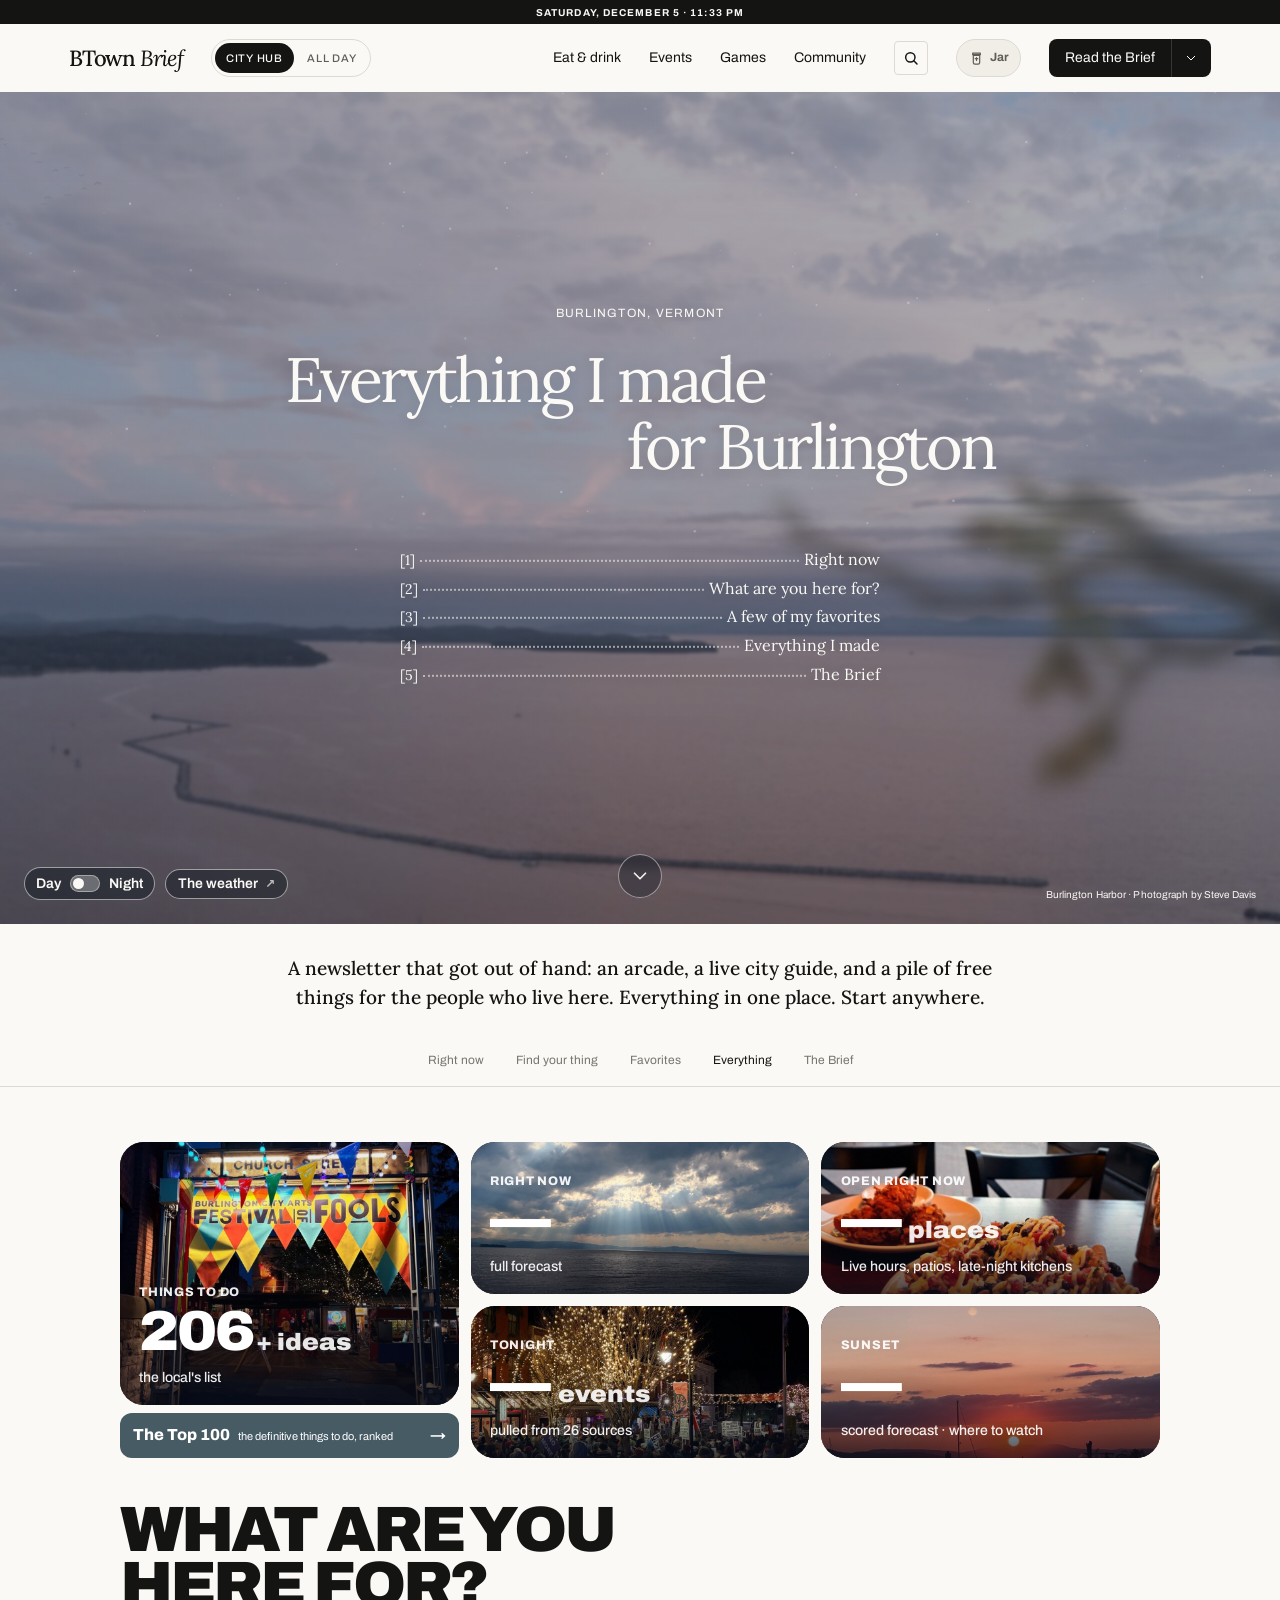
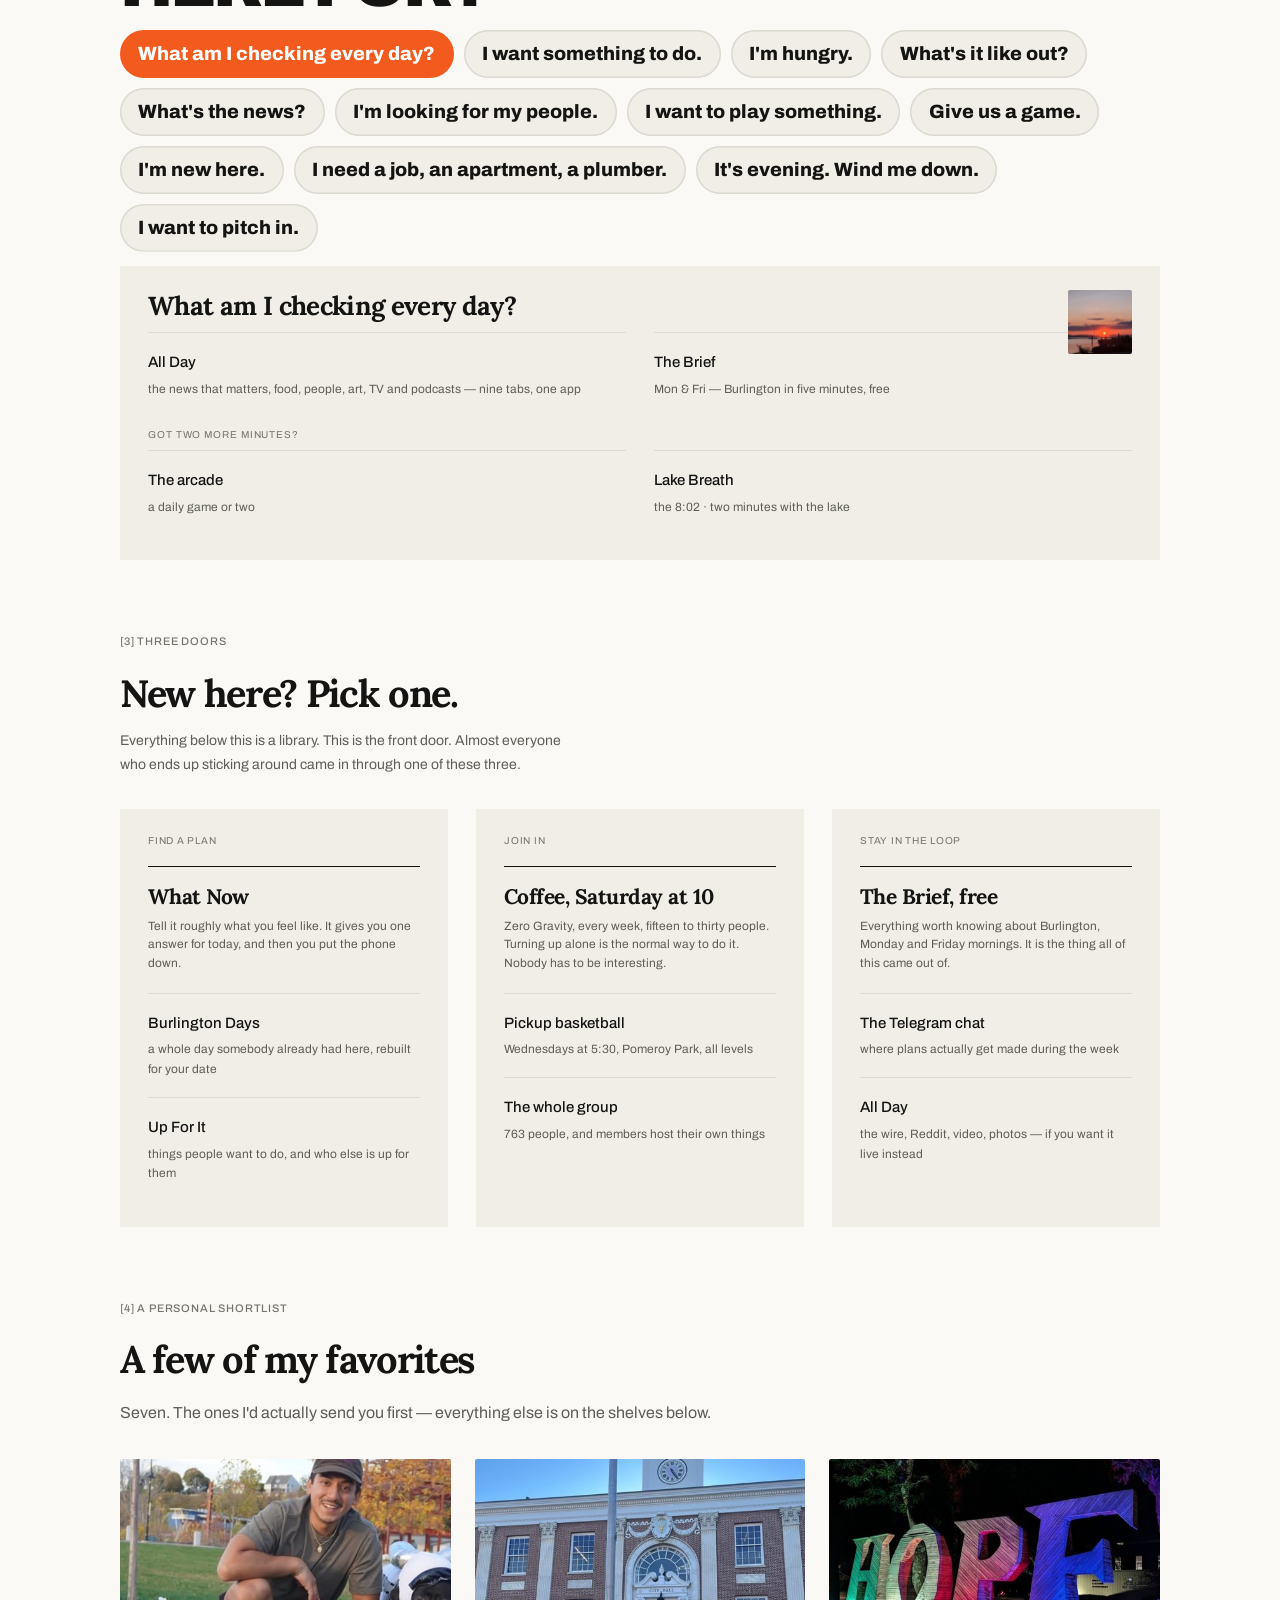
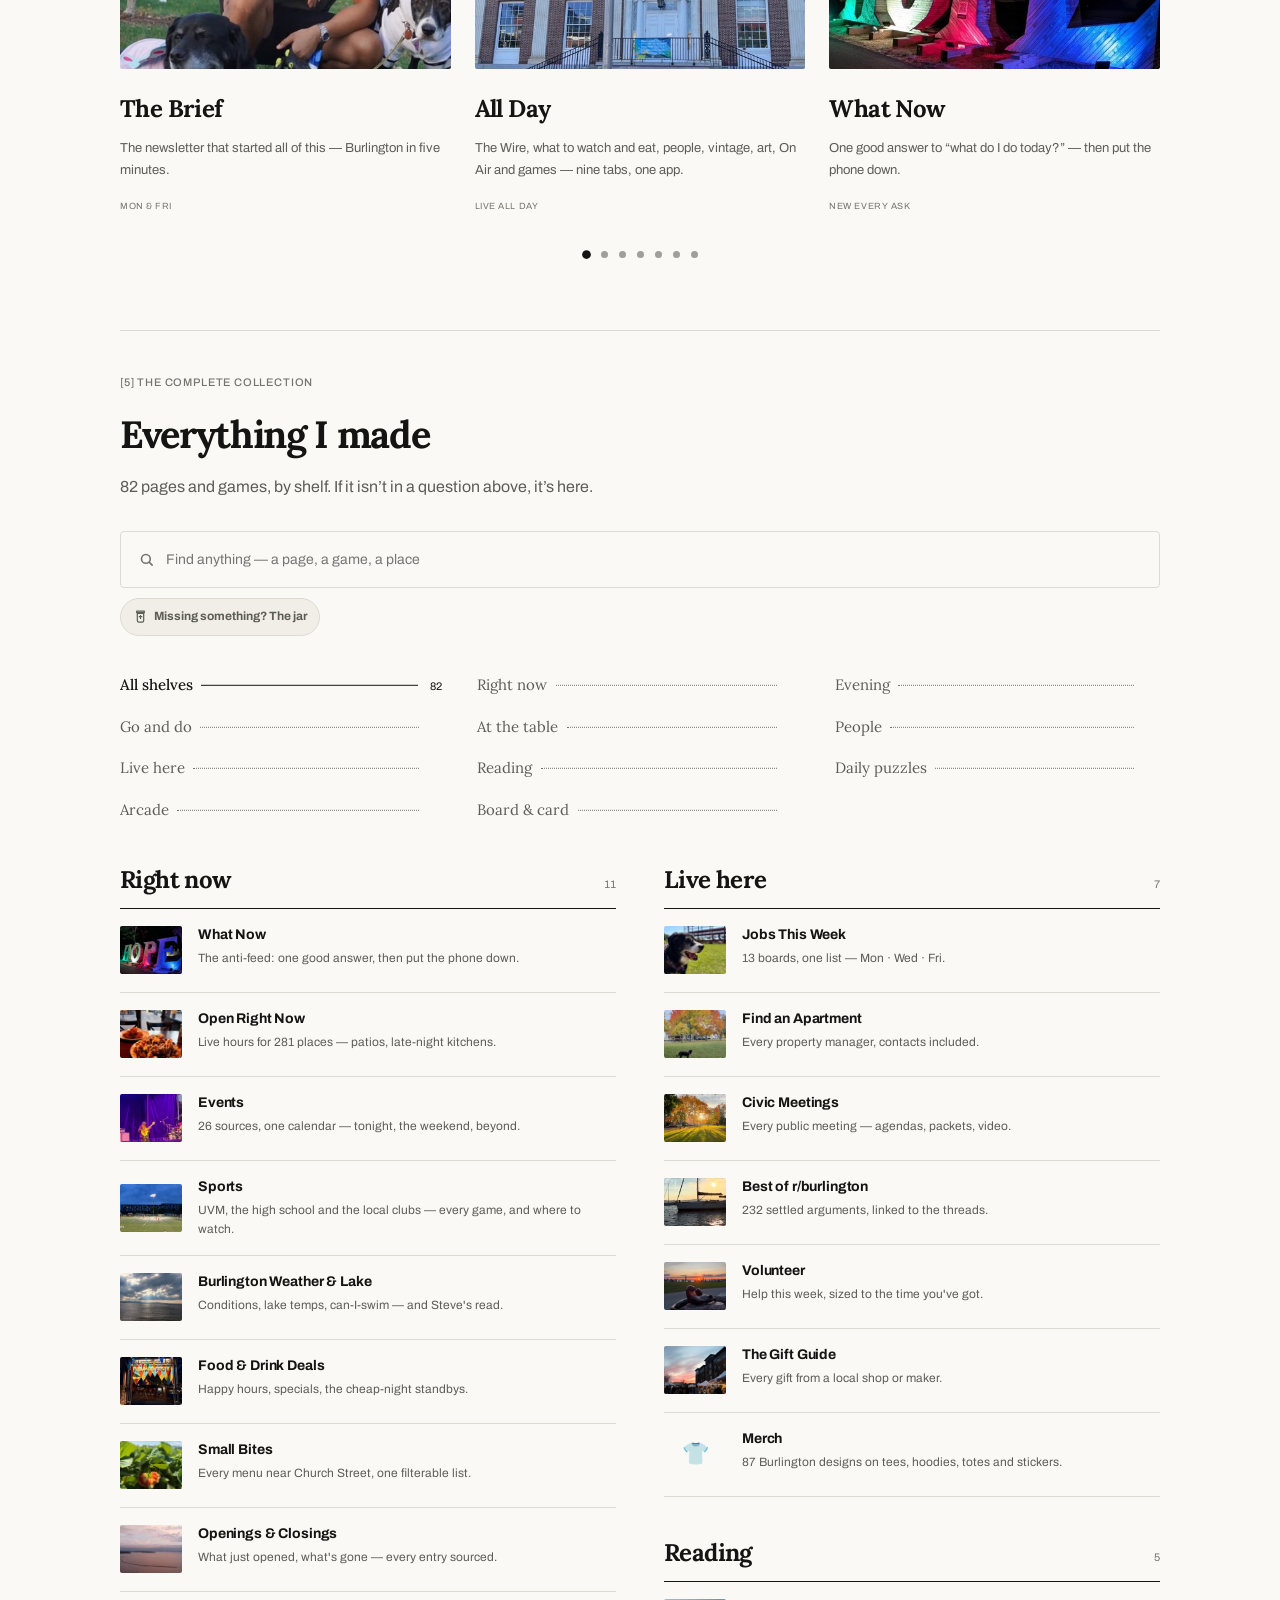
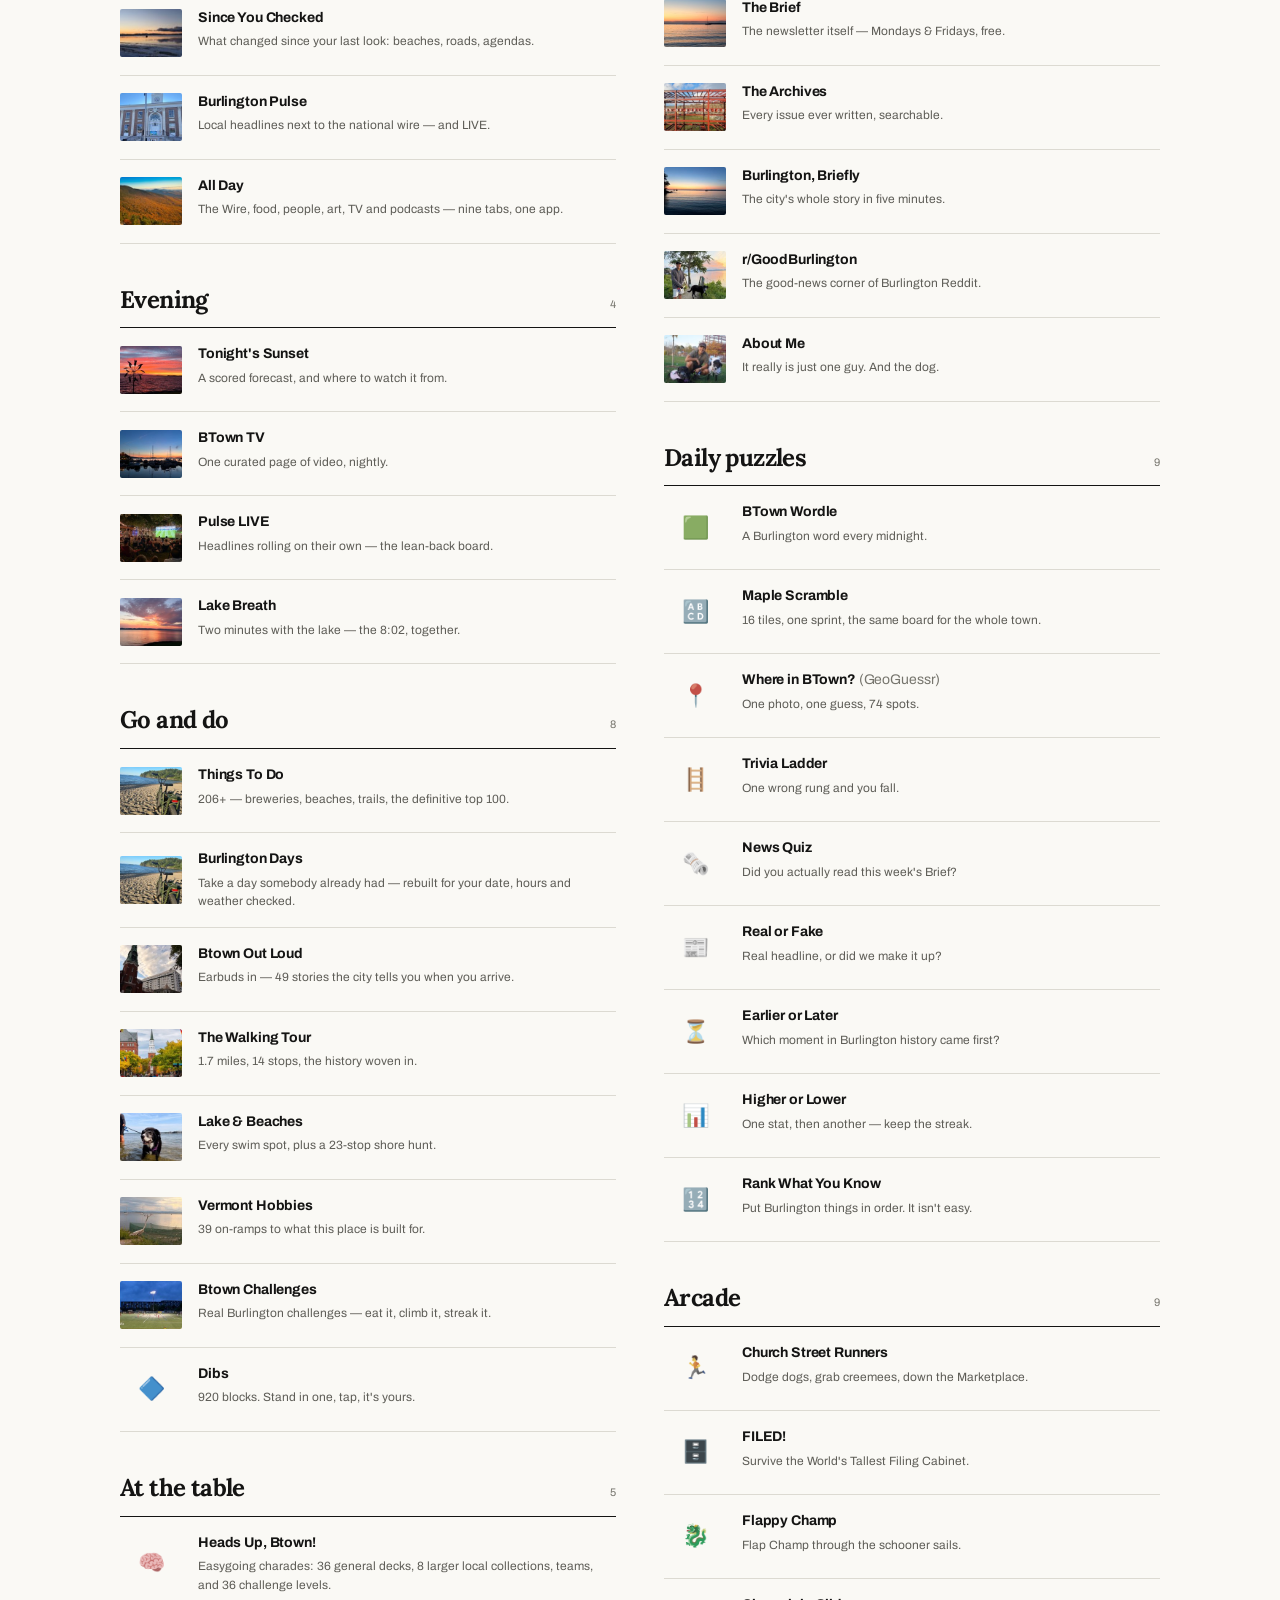
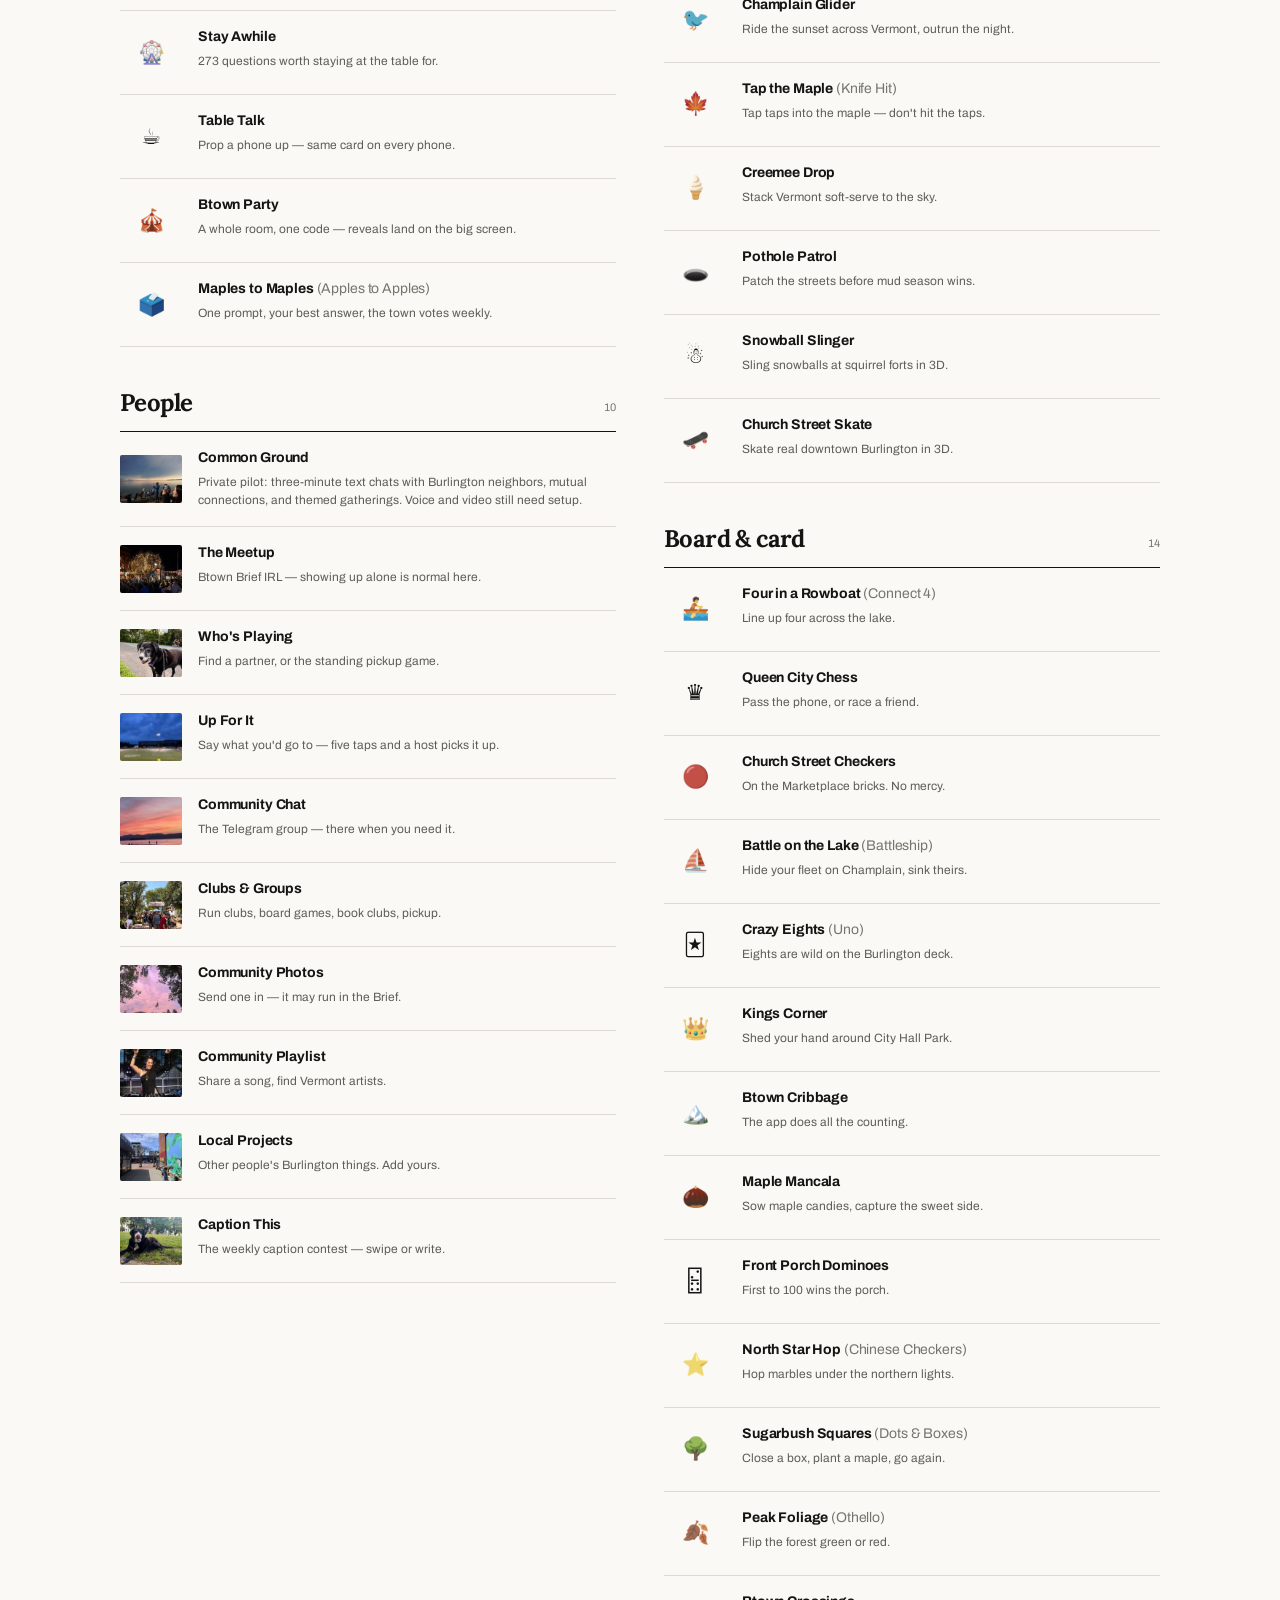
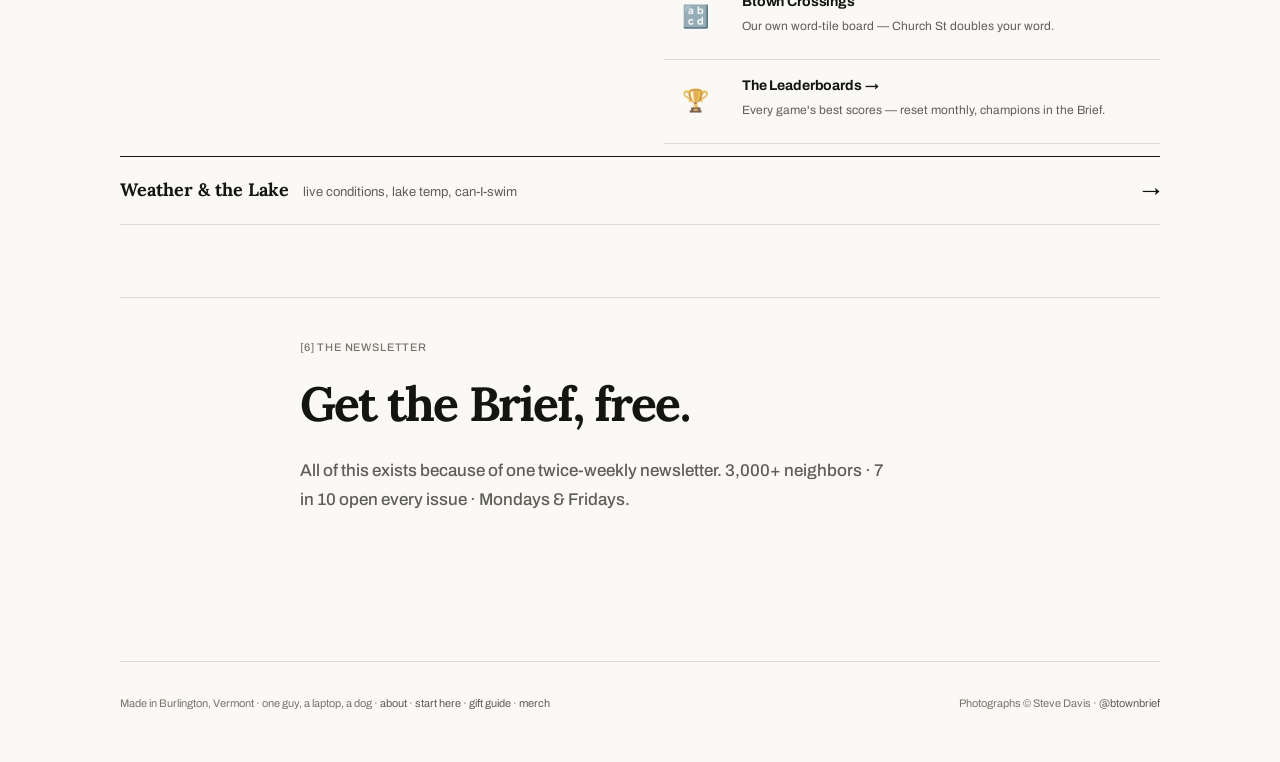
==== commit f2849c4b: "Merge cb3f96469fc0aea4d4bcfb0e256db07bfa97656b into ed7184d387b0a4b5cb27689eeefed510455811d2" ====
--- a/index.html
+++ b/index.html
@@ -34,8 +34,8 @@
 <link rel="preload" as="image" href="assets/img/hero.jpg">
 <link rel="preload" as="image" href="assets/img/hero-fx/branch-lg.webp" media="(min-width: 720px)">
 <link rel="preload" as="image" href="assets/img/hero-fx/branch-sm.webp" media="(max-width: 719px)">
-<link rel="stylesheet" href="v2.css?v=20260904c">
-<link rel="stylesheet" href="editorial.css?v=20261022-groups">
+<link rel="stylesheet" href="v2.css?v=20260906a">
+<link rel="stylesheet" href="editorial.css?v=20260906a">
 <script>
   /* Saved theme before first paint — no flash. System preference stays the
      default until the visitor picks a side with the header toggle. */
@@ -281,7 +281,7 @@
         <img src="assets/img/ig/docksunset-s.jpg" alt="" loading="lazy">
         <h3>What am I checking every day?</h3>
         <div class="rows">
-          <a href="https://guide.btownbrief.com/all-day/"><b>All Day</b><small>the news that matters, food, people, vintage, TV and podcasts — nine tabs, one app</small></a>
+          <a href="https://guide.btownbrief.com/all-day/"><b>All Day</b><small>the news that matters, food, people, art, TV and podcasts — nine tabs, one app</small></a>
           <a href="https://www.btownbrief.com?utm_source=hub&amp;utm_medium=referral&amp;utm_campaign=daily_panel"><b>The Brief</b><small>Mon &amp; Fri — Burlington in five minutes, free</small></a>
         </div>
         <p class="split">Got two more minutes?</p>
@@ -294,10 +294,10 @@
         <img src="assets/img/ig/crowd-s.jpg" alt="" loading="lazy">
         <h3>I'm looking for my people.</h3>
         <div class="rows">
-          <a href="https://guide.btownbrief.com/all-day/#people"><b>People, in All Day</b><small>run clubs this week, plans, and the groups that fit you</small></a>
           <a href="https://www.meetup.com/burlington-social-activites-group/"><b>The Meetup</b><em>Btown Brief IRL · 600+ members</em></a>
           <a href="https://play.btownbrief.com/up-for-it/"><b>Up For It</b><small>say what you'd go to — five taps and a host picks it up</small></a>
           <a href="https://play.btownbrief.com/whos-playing/"><b>Who's Playing</b><small>find a partner — tennis, pickleball, pickup</small></a>
+          <a href="https://btown-common-ground.stephenvdavis.chatgpt.site/"><b>Common Ground</b><small>private pilot — short text chats, local icebreakers, and neighbors to talk to again</small></a>
           <a href="https://guide.btownbrief.com/telegram.html"><b>Community Chat</b><small>the Telegram group</small></a>
           <a href="https://guide.btownbrief.com/clubs.html"><b>Clubs &amp; Groups</b><small>run clubs, board games, book clubs</small></a>
         </div>
@@ -355,7 +355,7 @@
         <h3>It's evening. Wind me down.</h3>
         <div class="rows">
           <a href="https://play.btownbrief.com/lake-breath/"><b>Lake Breath</b><em>the 8:02 · two minutes with the lake</em></a>
-          <a href="https://guide.btownbrief.com/all-day/#onair"><b>BTown TV</b><small>the TV side of All Day's On Air</small></a>
+          <a href="https://guide.btownbrief.com/tv.html"><b>BTown TV</b><em>nightly · one curated page of video</em></a>
           <a href="https://guide.btownbrief.com/live.html"><b>Pulse LIVE</b><em>headlines rolling on their own — lean back</em></a>
           <a href="https://guide.btownbrief.com/goodburlington.html"><b>r/GoodBurlington</b><small>the good-news corner</small></a>
         </div>
@@ -368,28 +368,86 @@
           <a href="https://guide.btownbrief.com/volunteer.html"><b>Volunteer</b><small>help this week, sized to your time</small></a>
           <a href="https://guide.btownbrief.com/projects.html"><b>Local Projects</b><small>other people's Burlington things</small></a>
           <a href="https://guide.btownbrief.com/photos.html"><b>Community Photos</b><small>send one, it may run</small></a>
+          <a href="https://guide.btownbrief.com/playlist.html"><b>Community Playlist</b><small>share a song</small></a>
           <a href="https://play.btownbrief.com/caption-this/"><b>Caption This</b><small>the weekly caption contest — swipe or write</small></a>
         </div>
       </div>
+    </div>
+  </section>
+
+  <!-- ============ THREE DOORS: one next action per pillar, for a newcomer ============
+       Ninety-odd pages are on this page. A person who has just moved here cannot
+       pick from ninety. This is the doctrine's three pillars — find a plan, join
+       in, stay in the loop — with ONE primary action each and two quiet
+       alternates. It sits above the shortlist and the A-Z on purpose: those two
+       are for people who already know what they want. ============ -->
+  <section class="doors3" id="start-here" aria-labelledby="doors3-h">
+    <p class="section-number">[3] Three doors</p>
+    <div class="doors3-head">
+      <h2 class="D" id="doors3-h">New here? Pick one.</h2>
+      <p>Everything below this is a library. This is the front door. Almost everyone who ends up
+        sticking around came in through one of these three.</p>
+    </div>
+    <div class="doorgrid">
+
+      <div class="door3">
+        <p class="door3-lab">Find a plan</p>
+        <a class="door3-main" href="https://play.btownbrief.com/what-now/">
+          <b>What Now</b>
+          <span>Tell it roughly what you feel like. It gives you one answer for today, and then you
+            put the phone down.</span>
+        </a>
+        <div class="rows">
+          <a href="https://play.btownbrief.com/burlington-days/"><b>Burlington Days</b><small>a whole day somebody already had here, rebuilt for your date</small></a>
+          <a href="https://play.btownbrief.com/up-for-it/"><b>Up For It</b><small>things people want to do, and who else is up for them</small></a>
+        </div>
+      </div>
+
+      <div class="door3">
+        <p class="door3-lab">Join in</p>
+        <a class="door3-main" href="https://www.meetup.com/burlington-social-activites-group/events/">
+          <b>Coffee, Saturday at 10</b>
+          <span>Zero Gravity, every week, fifteen to thirty people. Turning up alone is the normal
+            way to do it. Nobody has to be interesting.</span>
+        </a>
+        <div class="rows">
+          <a href="https://www.meetup.com/burlington-social-activites-group/events/"><b>Pickup basketball</b><small>Wednesdays at 5:30, Pomeroy Park, all levels</small></a>
+          <a href="https://www.meetup.com/burlington-social-activites-group/"><b>The whole group</b><small>763 people, and members host their own things</small></a>
+        </div>
+      </div>
+
+      <div class="door3">
+        <p class="door3-lab">Stay in the loop</p>
+        <a class="door3-main" href="https://www.btownbrief.com?utm_source=hub&amp;utm_medium=referral&amp;utm_campaign=doors">
+          <b>The Brief, free</b>
+          <span>Everything worth knowing about Burlington, Monday and Friday mornings. It is the
+            thing all of this came out of.</span>
+        </a>
+        <div class="rows">
+          <a href="https://guide.btownbrief.com/telegram.html"><b>The Telegram chat</b><small>where plans actually get made during the week</small></a>
+          <a href="https://guide.btownbrief.com/all-day/"><b>All Day</b><small>the wire, Reddit, video, photos — if you want it live instead</small></a>
+        </div>
+      </div>
+
     </div>
   </section>
 
   <!-- ============ A FEW OF MY FAVORITES: the shelf that scrolls ============ -->
   <section class="favs" id="favorites" aria-label="A few of my favorites">
-    <p class="section-number">[3] A personal shortlist</p>
+    <p class="section-number">[4] A personal shortlist</p>
     <div class="favhead">
       <h2 class="D">A few of my favorites</h2>
       <p>Seven. The ones I'd actually send you first — everything else is on the shelves below.</p>
     </div>
     <div class="favshelf" id="favshelf" tabindex="0" aria-label="Favorites, scrolls sideways">
-      <a class="fav" href="https://guide.btownbrief.com/all-day/">
-        <img src="assets/img/ig/fav/cityhall.jpg" alt="" loading="lazy">
-        <span class="tx"><b>All Day</b><small>The Wire, what to watch and eat, people, vintage, On Air and games — nine tabs, one app.</small><i>live all day</i></span>
-      </a>
       <a class="fav" href="https://www.btownbrief.com?utm_source=hub&amp;utm_medium=referral&amp;utm_campaign=favorites">
         <img src="assets/img/ig/fav/steve.jpg" alt="" loading="lazy">
         <span class="tx"><b>The Brief</b><small>The newsletter that started all of this — Burlington in five minutes.</small><i>Mon &amp; Fri</i></span>
       </a>
+      <a class="fav" href="https://guide.btownbrief.com/all-day/">
+        <img src="assets/img/ig/fav/cityhall.jpg" alt="" loading="lazy">
+        <span class="tx"><b>All Day</b><small>The Wire, what to watch and eat, people, vintage, art, On Air and games — nine tabs, one app.</small><i>live all day</i></span>
+      </a>
       <a class="fav" href="https://play.btownbrief.com/what-now/">
         <img src="assets/img/ig/fav/hope.jpg" alt="" loading="lazy">
         <span class="tx"><b>What Now</b><small>One good answer to “what do I do today?” — then put the phone down.</small><i>new every ask</i></span>
@@ -416,146 +474,115 @@
 
   <!-- ============ EVERYTHING, A–Z — generated from the catalogs; the guarantee ============ -->
   <section class="az" id="everything">
-    <p class="section-number">[4] The complete collection</p>
+    <p class="section-number">[5] The complete collection</p>
     <div class="azhead">
       <h2 class="D">Everything I made</h2>
-      <p id="az-count">97 pages and games, by shelf. If it isn't in a question above, it's here.</p>
+      <p id="az-count">81 pages and games, by shelf. If it isn't in a question above, it's here.</p>
       <label class="find"><svg width="15" height="15" viewBox="0 0 24 24" fill="none" stroke="currentColor" stroke-width="2.6" stroke-linecap="round" aria-hidden="true"><circle cx="11" cy="11" r="7"/><line x1="21" y1="21" x2="16.2" y2="16.2"/></svg><input type="search" id="find" placeholder="Find anything — a page, a game, a place" autocomplete="off"></label>
       <button class="jarbtn jarbtn-az" type="button" data-jar-open aria-label="Suggestion jar and tip jar" title="Suggestions and tips"><svg viewBox="0 0 24 24" aria-hidden="true"><path d="M7.5 7.5h9v10.2a2.3 2.3 0 0 1-2.3 2.3H9.8a2.3 2.3 0 0 1-2.3-2.3z"/><path d="M6.6 4.4h10.8v2.2H6.6z"/><path d="M12 10.6v4.2M10.2 12.3h3.6"/></svg><span>Missing something? The jar</span></button>
     </div>
     <!-- The table of contents. Same filter buttons as ever, dressed like the
-         index page of a book: dotted leaders out to a live count. Since the
-         2026-10-22 cleanup a button picks a whole GROUP (All Day, Every day,
-         Guides, People & projects, Games, Archive), not one shelf: each .grp
-         carries data-group, and v2.js sums the tiles per group. -->
-    <div class="azchips" role="group" aria-label="Filter by group">
-      <button class="azchip on" data-shelf=""><span class="ct">Everything</span><i class="lead" aria-hidden="true"></i><span class="n">97</span></button>
-      <button class="azchip" data-shelf="allday"><span class="ct">All Day</span><i class="lead" aria-hidden="true"></i><span class="n"></span></button>
-      <button class="azchip" data-shelf="everyday"><span class="ct">Every day</span><i class="lead" aria-hidden="true"></i><span class="n"></span></button>
-      <button class="azchip" data-shelf="guides"><span class="ct">Guides</span><i class="lead" aria-hidden="true"></i><span class="n"></span></button>
-      <button class="azchip" data-shelf="community"><span class="ct">People &amp; projects</span><i class="lead" aria-hidden="true"></i><span class="n"></span></button>
-      <button class="azchip" data-shelf="games"><span class="ct">Games</span><i class="lead" aria-hidden="true"></i><span class="n"></span></button>
-      <button class="azchip" data-shelf="archive"><span class="ct">Archive</span><i class="lead" aria-hidden="true"></i><span class="n"></span></button>
-    </div>
-
-    <!-- Curated shelves, in groups. Each group opens with a .band-h line that
-         spans both columns; the shelves under it flow in two columns as
-         before. v2.js merges catalog.json + games.json + search-index.json
-         into these at load: known links gain search keywords, unknown ones are
-         appended to the right shelf (games by section, guide cards by group,
-         the rest under "Just added") — so a new launch still needs no edit
-         here. To file one by hand, move its tile into the shelf you want. -->
+         index page of a book: dotted leaders out to a live count per shelf.
+         v2.js fills the counts after it merges the catalogs. -->
+    <div class="azchips" role="group" aria-label="Filter by shelf">
+      <button class="azchip on" data-shelf=""><span class="ct">All shelves</span><i class="lead" aria-hidden="true"></i><span class="n">81</span></button>
+      <button class="azchip" data-shelf="now"><span class="ct">Right now</span><i class="lead" aria-hidden="true"></i><span class="n"></span></button>
+      <button class="azchip" data-shelf="evening"><span class="ct">Evening</span><i class="lead" aria-hidden="true"></i><span class="n"></span></button>
+      <button class="azchip" data-shelf="go"><span class="ct">Go and do</span><i class="lead" aria-hidden="true"></i><span class="n"></span></button>
+      <button class="azchip" data-shelf="table"><span class="ct">At the table</span><i class="lead" aria-hidden="true"></i><span class="n"></span></button>
+      <button class="azchip" data-shelf="people"><span class="ct">People</span><i class="lead" aria-hidden="true"></i><span class="n"></span></button>
+      <button class="azchip" data-shelf="live"><span class="ct">Live here</span><i class="lead" aria-hidden="true"></i><span class="n"></span></button>
+      <button class="azchip" data-shelf="reading"><span class="ct">Reading</span><i class="lead" aria-hidden="true"></i><span class="n"></span></button>
+      <button class="azchip" data-shelf="daily"><span class="ct">Daily puzzles</span><i class="lead" aria-hidden="true"></i><span class="n"></span></button>
+      <button class="azchip" data-shelf="arcade"><span class="ct">Arcade</span><i class="lead" aria-hidden="true"></i><span class="n"></span></button>
+      <button class="azchip" data-shelf="board"><span class="ct">Board &amp; card</span><i class="lead" aria-hidden="true"></i><span class="n"></span></button>
+    </div>
+
+    <!-- Curated shelves. v2.js merges catalog.json + games.json + search-index.json into
+         these at load: known links gain search keywords, unknown ones are appended to the
+         right shelf (games by section, guide cards by group, the rest under More) — so a
+         new launch still needs no edit here. -->
     <div id="az-shelves" class="shelves">
 
-      <!-- ===== All Day: first, because it's the one I'd hand you ===== -->
-      <p class="band-h" data-group="allday">All Day</p>
-      <div class="grp grp-wide" data-shelf="allday" data-group="allday">
-        <div class="gh"><i class="c-lake"></i><h3>All Day</h3><small>1</small></div>
-        <a class="tile lead allday-tile" href="https://guide.btownbrief.com/all-day/" data-kw="reader feed wire news x facebook reddit podcasts tv on air watch films movies food restaurants instagram people plans clubs vintage thrift build habits photos music what now missions games arcade leaderboard app"><img src="assets/img/ig/thumb/foliage.jpg" alt="" loading="lazy"><span class="tt"><b>All Day</b><small>The news that matters, what to watch and eat, your people, vintage, TV and podcasts. Nine tabs, one app, no algorithm.</small></span></a>
-        <nav class="allday-tabs" aria-label="Open All Day at a tab">
-          <a href="https://guide.btownbrief.com/all-day/#wire">Wire</a>
-          <a href="https://guide.btownbrief.com/all-day/#watch">Watch</a>
-          <a href="https://guide.btownbrief.com/all-day/#food">Food</a>
-          <a href="https://guide.btownbrief.com/all-day/#people">People</a>
-          <a href="https://guide.btownbrief.com/all-day/#whatnow">What Now</a>
-          <a href="https://guide.btownbrief.com/all-day/#vintage">Vintage</a>
-          <a href="https://guide.btownbrief.com/all-day/#build">Build</a>
-          <a href="https://guide.btownbrief.com/all-day/#onair">On Air</a>
-          <a href="https://guide.btownbrief.com/all-day/#games">Games</a>
-        </nav>
-      </div>
-
-      <!-- ===== Every day: the pages that are different tomorrow ===== -->
-      <p class="band-h" data-group="everyday">Every day</p>
-      <div class="grp" data-shelf="brief" data-group="everyday">
-        <div class="gh"><i class="c-lake"></i><h3>The Brief</h3><small>5</small></div>
-        <a class="tile" href="https://www.btownbrief.com?utm_source=hub&amp;utm_medium=referral&amp;utm_campaign=az" data-kw="newsletter subscribe signup email"><img src="assets/img/ig/thumb/dawnsail.jpg" alt="" loading="lazy"><span class="tt"><b>The Brief</b><small>The newsletter itself — Mondays &amp; Fridays, free.</small></span></a>
-        <a class="tile" href="https://play.btownbrief.com/archive/"><img src="assets/img/ig/thumb/citysteel.jpg" alt="" loading="lazy"><span class="tt"><b>The Archives</b><small>Every issue ever written, searchable.</small></span></a>
-        <a class="tile" href="https://www.btownbrief.com/community" data-kw="community channels chat ask burlington plans meetups"><img src="assets/img/ig/thumb/shorefolk.jpg" alt="" loading="lazy"><span class="tt"><b>The Brief Community</b><small>Ask Burlington, plans and meetups, all in one place.</small></span></a>
-        <a class="tile" href="https://www.btownbrief.com/upgrade" data-kw="support upgrade supporter paid donate"><img src="assets/img/ig/thumb/dogtreat.jpg" alt="" loading="lazy"><span class="tt"><b>Support the Brief</b><small>Upgrade if you want to chip in. The Brief stays free.</small></span></a>
-        <a class="tile" href="https://www.btownbrief.com/about-me"><img src="assets/img/ig/thumb/steve.jpg" alt="" loading="lazy"><span class="tt"><b>About Me</b><small>It really is just one guy. And the dog.</small></span></a>
-      </div>
-
-      <div class="grp" data-shelf="now" data-group="everyday">
-        <div class="gh"><i class="c-maple"></i><h3>Right now</h3><small>9</small></div>
-        <a class="tile" href="https://guide.btownbrief.com/events.html"><img src="assets/img/ig/thumb/band.jpg" alt="" loading="lazy"><span class="tt"><b>Events</b><small data-live="events">26 sources, one calendar — tonight, the weekend, beyond.</small></span></a>
+      <div class="grp" data-shelf="now">
+        <div class="gh"><i class="c-maple"></i><h3>Right now</h3><small>11</small></div>
         <a class="tile" href="https://play.btownbrief.com/what-now/"><img src="assets/img/ig/thumb/hope.jpg" alt="" loading="lazy"><span class="tt"><b>What Now</b><small>The anti-feed: one good answer, then put the phone down.</small></span></a>
         <a class="tile" href="https://guide.btownbrief.com/restaurants.html"><img src="assets/img/ig/thumb/food.jpg" alt="" loading="lazy"><span class="tt"><b>Open Right Now</b><small data-live="open">Live hours for 281 places — patios, late-night kitchens.</small></span></a>
+        <a class="tile" href="https://guide.btownbrief.com/events.html"><img src="assets/img/ig/thumb/band.jpg" alt="" loading="lazy"><span class="tt"><b>Events</b><small data-live="events">26 sources, one calendar — tonight, the weekend, beyond.</small></span></a>
+        <a class="tile" href="https://guide.btownbrief.com/sports.html" data-kw="uvm catamounts burlington high seahorses red sox bruins celtics patriots canadiens hockey basketball soccer football baseball lacrosse schedule scores game"><img src="assets/img/ig/thumb/stadium.jpg" alt="" loading="lazy"><span class="tt"><b>Sports</b><small>UVM, the high school and the local clubs — every game, and where to watch.</small></span></a>
+        <a class="tile" href="https://guide.btownbrief.com/weather.html"><img src="assets/img/ig/thumb/sky.jpg" alt="" loading="lazy"><span class="tt"><b>Burlington Weather &amp; Lake</b><small data-live="weather">Conditions, lake temps, can-I-swim — and Steve's read.</small></span></a>
         <a class="tile" href="https://guide.btownbrief.com/deals.html"><img src="assets/img/ig/thumb/fools.jpg" alt="" loading="lazy"><span class="tt"><b>Food &amp; Drink Deals</b><small data-live="deals">Happy hours, specials, the cheap-night standbys.</small></span></a>
         <a class="tile" href="https://guide.btownbrief.com/small-bites.html"><img src="assets/img/ig/thumb/berries.jpg" alt="" loading="lazy"><span class="tt"><b>Small Bites</b><small>Every menu near Church Street, one filterable list.</small></span></a>
-        <a class="tile" href="https://guide.btownbrief.com/weather.html"><img src="assets/img/ig/thumb/sky.jpg" alt="" loading="lazy"><span class="tt"><b>Burlington Weather &amp; Lake</b><small data-live="weather">Conditions, lake temps, can-I-swim — and Steve's read.</small></span></a>
+        <a class="tile" href="https://guide.btownbrief.com/openings.html"><img src="assets/img/ig/thumb/harbor.jpg" alt="" loading="lazy"><span class="tt"><b>Openings &amp; Closings</b><small data-live="openings">What just opened, what's gone — every entry sourced.</small></span></a>
+        <a class="tile" href="https://guide.btownbrief.com/changes.html"><img src="assets/img/ig/thumb/winterdawn.jpg" alt="" loading="lazy"><span class="tt"><b>Since You Checked</b><small>What changed since your last look: beaches, roads, agendas.</small></span></a>
+        <a class="tile" href="https://guide.btownbrief.com/pulse.html"><img src="assets/img/ig/thumb/cityhall.jpg" alt="" loading="lazy"><span class="tt"><b>Burlington Pulse</b><small>Local headlines next to the national wire — and LIVE.</small></span></a>
+        <a class="tile" href="https://guide.btownbrief.com/all-day/" data-kw="reader feed wire news x facebook reddit podcasts tv on air watch films food restaurants instagram people plans vintage thrift art photos music what now missions games arcade leaderboard"><img src="assets/img/ig/thumb/foliage.jpg" alt="" loading="lazy"><span class="tt"><b>All Day</b><small>The Wire, food, people, art, TV and podcasts — nine tabs, one app.</small></span></a>
+      </div>
+
+      <div class="grp" data-shelf="evening">
+        <div class="gh"><i class="c-sap"></i><h3>Evening</h3><small>4</small></div>
         <a class="tile" href="https://guide.btownbrief.com/sunset.html"><img src="assets/img/ig/thumb/sunset.jpg" alt="" loading="lazy"><span class="tt"><b>Tonight's Sunset</b><small data-live="sunset">A scored forecast, and where to watch it from.</small></span></a>
+        <a class="tile" href="https://guide.btownbrief.com/tv.html"><img src="assets/img/ig/thumb/marina.jpg" alt="" loading="lazy"><span class="tt"><b>BTown TV</b><small>One curated page of video, nightly.</small></span></a>
+        <a class="tile" href="https://guide.btownbrief.com/live.html"><img src="assets/img/ig/thumb/bigscreen.jpg" alt="" loading="lazy"><span class="tt"><b>Pulse LIVE</b><small>Headlines rolling on their own — the lean-back board.</small></span></a>
+        <a class="tile" href="https://play.btownbrief.com/lake-breath/"><img src="assets/img/ig/thumb/lakeglow.jpg" alt="" loading="lazy"><span class="tt"><b>Lake Breath</b><small>Two minutes with the lake — the 8:02, together.</small></span></a>
+      </div>
+
+      <div class="grp" data-shelf="go">
+        <div class="gh"><i class="c-mint"></i><h3>Go and do</h3><small>7</small></div>
+        <a class="tile" href="https://guide.btownbrief.com/things-to-do.html"><img src="assets/img/ig/thumb/beachbike.jpg" alt="" loading="lazy"><span class="tt"><b>Things To Do</b><small>206+ — breweries, beaches, trails, the definitive top 100.</small></span></a>
+        <a class="tile" href="https://play.btownbrief.com/burlington-days/" data-kw="itinerary plan day visiting visitors parents trip weekend saturday"><img src="assets/img/ig/thumb/beachbike.jpg" alt="" loading="lazy"><span class="tt"><b>Burlington Days</b><small>Take a day somebody already had &mdash; rebuilt for your date, hours and weather checked.</small></span></a>
+        <a class="tile" href="https://guide.btownbrief.com/out-loud/"><img src="assets/img/ig/thumb/tower.jpg" alt="" loading="lazy"><span class="tt"><b>Btown Out Loud</b><small>Earbuds in — 49 stories the city tells you when you arrive.</small></span></a>
+        <a class="tile" href="https://guide.btownbrief.com/walking-tour.html"><img src="assets/img/ig/thumb/church.jpg" alt="" loading="lazy"><span class="tt"><b>The Walking Tour</b><small>1.7 miles, 14 stops, the history woven in.</small></span></a>
         <a class="tile" href="https://guide.btownbrief.com/beaches.html"><img src="assets/img/ig/thumb/swim.jpg" alt="" loading="lazy"><span class="tt"><b>Lake &amp; Beaches</b><small data-live="beaches">Every swim spot, plus a 23-stop shore hunt.</small></span></a>
-        <a class="tile" href="https://guide.btownbrief.com/sports.html" data-kw="uvm catamounts burlington high seahorses red sox bruins celtics patriots canadiens hockey basketball soccer football baseball lacrosse schedule scores game"><img src="assets/img/ig/thumb/stadium.jpg" alt="" loading="lazy"><span class="tt"><b>Sports</b><small>UVM, the high school and the local clubs — every game, and where to watch.</small></span></a>
-      </div>
-
-      <div class="grp" data-shelf="news" data-group="everyday">
-        <div class="gh"><i class="c-sap"></i><h3>News &amp; the city</h3><small>6</small></div>
-        <a class="tile" href="https://guide.btownbrief.com/pulse.html"><img src="assets/img/ig/thumb/cityhall.jpg" alt="" loading="lazy"><span class="tt"><b>Burlington Pulse</b><small>Local headlines next to the national wire — and LIVE.</small></span></a>
-        <a class="tile" href="https://guide.btownbrief.com/live.html"><img src="assets/img/ig/thumb/bigscreen.jpg" alt="" loading="lazy"><span class="tt"><b>Pulse LIVE</b><small>Headlines rolling on their own — the lean-back board.</small></span></a>
-        <a class="tile" href="https://guide.btownbrief.com/changes.html"><img src="assets/img/ig/thumb/winterdawn.jpg" alt="" loading="lazy"><span class="tt"><b>Since You Checked</b><small>What changed since your last look: beaches, roads, agendas.</small></span></a>
+        <a class="tile" href="https://guide.btownbrief.com/hobbies.html"><img src="assets/img/ig/thumb/driftwood.jpg" alt="" loading="lazy"><span class="tt"><b>Vermont Hobbies</b><small>39 on-ramps to what this place is built for.</small></span></a>
+        <a class="tile" href="https://play.btownbrief.com/challenges/"><img src="assets/img/ig/thumb/soccer.jpg" alt="" loading="lazy"><span class="tt"><b>Btown Challenges</b><small>Real Burlington challenges — eat it, climb it, streak it.</small></span></a>
+        <a class="tile" href="https://play.btownbrief.com/dibs/"><i class="mo">🔷</i><span class="tt"><b>Dibs</b><small>920 blocks. Stand in one, tap, it's yours.</small></span></a>
+      </div>
+
+      <div class="grp" data-shelf="table">
+        <div class="gh"><i class="c-sap"></i><h3>At the table</h3><small>5</small></div>
+        <a class="tile" href="https://play.btownbrief.com/heads-up-btown/" data-kw="forehead charades party game familiar easy general decks burlington vermont teams co-op custom decks photos offline no repeats forbidden words humming challenge levels"><i class="mo">🧠</i><span class="tt"><b>Heads Up, Btown!</b><small>Easygoing charades: 36 general decks, 8 larger local collections, teams, and 36 challenge levels.</small></span></a>
+        <a class="tile" href="https://play.btownbrief.com/stay-awhile/"><i class="mo">🎡</i><span class="tt"><b>Stay Awhile</b><small data-live="stay">273 questions worth staying at the table for.</small></span></a>
+        <a class="tile" href="https://guide.btownbrief.com/table.html"><i class="mo">☕</i><span class="tt"><b>Table Talk</b><small>Prop a phone up — same card on every phone.</small></span></a>
+        <a class="tile" href="https://play.btownbrief.com/btown-party/"><i class="mo">🎪</i><span class="tt"><b>Btown Party</b><small>A whole room, one code — reveals land on the big screen.</small></span></a>
+        <a class="tile" href="https://play.btownbrief.com/maples-to-maples/"><i class="mo">🗳️</i><span class="tt"><b>Maples to Maples <i>(Apples to Apples)</i></b><small>One prompt, your best answer, the town votes weekly.</small></span></a>
+      </div>
+
+      <div class="grp" data-shelf="people">
+        <div class="gh"><i class="c-mint"></i><h3>People</h3><small>10</small></div>
+        <a class="tile" href="https://btown-common-ground.stephenvdavis.chatgpt.site/" data-kw="common ground burlington neighbors local random chat omegle text conversation icebreakers mutual connections themed gatherings rsvp adults private pilot"><img src="assets/img/ig/thumb/shorefolk.jpg" alt="" loading="lazy"><span class="tt"><b>Common Ground</b><small>Private pilot: three-minute text chats with Burlington neighbors, mutual connections, and themed gatherings. Voice and video still need setup.</small></span></a>
+        <a class="tile" href="https://www.meetup.com/burlington-social-activites-group/"><img src="assets/img/ig/thumb/crowd.jpg" alt="" loading="lazy"><span class="tt"><b>The Meetup</b><small>Btown Brief IRL — showing up alone is normal here.</small></span></a>
+        <a class="tile" href="https://play.btownbrief.com/whos-playing/"><img src="assets/img/ig/thumb/hoops.jpg" alt="" loading="lazy"><span class="tt"><b>Who's Playing</b><small>Find a partner, or the standing pickup game.</small></span></a>
+        <a class="tile" href="https://play.btownbrief.com/up-for-it/"><img src="assets/img/ig/thumb/nightsoccer.jpg" alt="" loading="lazy"><span class="tt"><b>Up For It</b><small>Say what you'd go to — five taps and a host picks it up.</small></span></a>
+        <a class="tile" href="https://guide.btownbrief.com/telegram.html" data-kw="groupchat group chat telegram"><img src="assets/img/ig/thumb/pinkbeach.jpg" alt="" loading="lazy"><span class="tt"><b>Community Chat</b><small>The Telegram group — there when you need it.</small></span></a>
+        <a class="tile" href="https://guide.btownbrief.com/clubs.html"><img src="assets/img/ig/thumb/streetfest.jpg" alt="" loading="lazy"><span class="tt"><b>Clubs &amp; Groups</b><small>Run clubs, board games, book clubs, pickup.</small></span></a>
+        <a class="tile" href="https://guide.btownbrief.com/photos.html"><img src="assets/img/ig/thumb/pinksky.jpg" alt="" loading="lazy"><span class="tt"><b>Community Photos</b><small>Send one in — it may run in the Brief.</small></span></a>
+        <a class="tile" href="https://guide.btownbrief.com/playlist.html"><img src="assets/img/ig/thumb/dj.jpg" alt="" loading="lazy"><span class="tt"><b>Community Playlist</b><small>Share a song, find Vermont artists.</small></span></a>
+        <a class="tile" href="https://guide.btownbrief.com/projects.html"><img src="assets/img/ig/thumb/mural.jpg" alt="" loading="lazy"><span class="tt"><b>Local Projects</b><small>Other people's Burlington things. Add yours.</small></span></a>
+        <a class="tile" href="https://play.btownbrief.com/caption-this/"><img src="assets/img/ig/thumb/dogsmile.jpg" alt="" loading="lazy"><span class="tt"><b>Caption This</b><small>The weekly caption contest — swipe or write.</small></span></a>
+      </div>
+
+      <div class="grp" data-shelf="live">
+        <div class="gh"><i class="c-maple"></i><h3>Live here</h3><small>7</small></div>
+        <a class="tile" href="https://guide.btownbrief.com/jobs.html"><img src="assets/img/ig/thumb/cityplace.jpg" alt="" loading="lazy"><span class="tt"><b>Jobs This Week</b><small data-live="jobs">13 boards, one list — Mon · Wed · Fri.</small></span></a>
+        <a class="tile" href="https://guide.btownbrief.com/housing.html"><img src="assets/img/ig/thumb/fallstreet.jpg" alt="" loading="lazy"><span class="tt"><b>Find an Apartment</b><small>Every property manager, contacts included.</small></span></a>
         <a class="tile" href="https://guide.btownbrief.com/civic.html"><img src="assets/img/ig/thumb/park.jpg" alt="" loading="lazy"><span class="tt"><b>Civic Meetings</b><small>Every public meeting — agendas, packets, video.</small></span></a>
-        <a class="tile" href="https://guide.btownbrief.com/jobs.html"><img src="assets/img/ig/thumb/cityplace.jpg" alt="" loading="lazy"><span class="tt"><b>Jobs This Week</b><small data-live="jobs">13 boards, one list — Mon · Wed · Fri.</small></span></a>
-        <a class="tile" href="https://guide.btownbrief.com/goodburlington.html"><img src="assets/img/ig/thumb/overlook.jpg" alt="" loading="lazy"><span class="tt"><b>r/GoodBurlington</b><small>The good-news corner of Burlington Reddit.</small></span></a>
-      </div>
-
-      <!-- ===== Guides: read once, keep coming back to ===== -->
-      <p class="band-h" data-group="guides">Guides</p>
-      <div class="grp" data-shelf="go" data-group="guides">
-        <div class="gh"><i class="c-mint"></i><h3>Go and do</h3><small>6</small></div>
-        <a class="tile" href="https://guide.btownbrief.com/things-to-do.html" data-kw="top 100 top100"><img src="assets/img/ig/thumb/beachbike.jpg" alt="" loading="lazy"><span class="tt"><b>Things To Do</b><small>206+ — breweries, beaches, trails, the definitive top 100.</small></span></a>
-        <a class="tile" href="https://play.btownbrief.com/burlington-days/" data-kw="itinerary plan day visiting visitors parents trip weekend saturday"><img src="assets/img/ig/thumb/brickrow.jpg" alt="" loading="lazy"><span class="tt"><b>Burlington Days</b><small>Take a day somebody already had &mdash; rebuilt for your date, hours and weather checked.</small></span></a>
-        <a class="tile" href="https://guide.btownbrief.com/walking-tour.html"><img src="assets/img/ig/thumb/church.jpg" alt="" loading="lazy"><span class="tt"><b>The Walking Tour</b><small>1.7 miles, 14 stops, the history woven in.</small></span></a>
-        <a class="tile" href="https://guide.btownbrief.com/out-loud/"><img src="assets/img/ig/thumb/tower.jpg" alt="" loading="lazy"><span class="tt"><b>Btown Out Loud</b><small>Earbuds in — 49 stories the city tells you when you arrive.</small></span></a>
-        <a class="tile" href="https://guide.btownbrief.com/hobbies.html"><img src="assets/img/ig/thumb/driftwood.jpg" alt="" loading="lazy"><span class="tt"><b>Vermont Hobbies</b><small>39 on-ramps to what this place is built for.</small></span></a>
-        <a class="tile" href="https://guide.btownbrief.com/countdown/"><i class="mo">⏳</i><span class="tt"><b>The Countdown</b><small>Every tentpole the city plans around — Art Hop, the marathon, the fireworks — ticking down, soonest first.</small></span></a>
-      </div>
-
-      <div class="grp" data-shelf="live" data-group="guides">
-        <div class="gh"><i class="c-maple"></i><h3>Live here</h3><small>5</small></div>
-        <a class="tile" href="https://hub.btownbrief.com/start-here.html" data-kw="new here start bookmark list"><img src="assets/img/ig/thumb/brickpath.jpg" alt="" loading="lazy"><span class="tt"><b>Start Here</b><small>What to check daily, and what to read once.</small></span></a>
-        <a class="tile" href="https://guide.btownbrief.com/housing.html"><img src="assets/img/ig/thumb/fallstreet.jpg" alt="" loading="lazy"><span class="tt"><b>Find an Apartment</b><small>Every property manager, contacts included.</small></span></a>
         <a class="tile" href="https://guide.btownbrief.com/best-of-reddit.html"><img src="assets/img/ig/thumb/sailboat.jpg" alt="" loading="lazy"><span class="tt"><b>Best of r/burlington</b><small>232 settled arguments, linked to the threads.</small></span></a>
         <a class="tile" href="https://guide.btownbrief.com/volunteer.html"><img src="assets/img/ig/thumb/seal.jpg" alt="" loading="lazy"><span class="tt"><b>Volunteer</b><small>Help this week, sized to the time you've got.</small></span></a>
         <a class="tile" href="https://guide.btownbrief.com/gifts.html"><img src="assets/img/ig/thumb/market.jpg" alt="" loading="lazy"><span class="tt"><b>The Gift Guide</b><small>Every gift from a local shop or maker.</small></span></a>
-      </div>
-
-      <div class="grp" data-shelf="history" data-group="guides">
-        <div class="gh"><i class="c-lake"></i><h3>History</h3><small>6</small></div>
+        <a class="tile" href="https://merch.btownbrief.com/"><i class="mo">👕</i><span class="tt"><b>Merch</b><small>87 Burlington designs on tees, hoodies, totes and stickers.</small></span></a>
+      </div>
+
+      <div class="grp" data-shelf="reading">
+        <div class="gh"><i class="c-lake"></i><h3>Reading</h3><small>5</small></div>
+        <a class="tile" href="https://www.btownbrief.com?utm_source=hub&amp;utm_medium=referral&amp;utm_campaign=az"><img src="assets/img/ig/thumb/dawnsail.jpg" alt="" loading="lazy"><span class="tt"><b>The Brief</b><small>The newsletter itself — Mondays &amp; Fridays, free.</small></span></a>
+        <a class="tile" href="https://play.btownbrief.com/archive/"><img src="assets/img/ig/thumb/citysteel.jpg" alt="" loading="lazy"><span class="tt"><b>The Archives</b><small>Every issue ever written, searchable.</small></span></a>
         <a class="tile" href="https://guide.btownbrief.com/history.html"><img src="assets/img/ig/thumb/bluehour.jpg" alt="" loading="lazy"><span class="tt"><b>Burlington, Briefly</b><small>The city's whole story in five minutes.</small></span></a>
-        <a class="tile" href="https://guide.btownbrief.com/history-full.html"><img src="assets/img/ig/thumb/lighthouse.jpg" alt="" loading="lazy"><span class="tt"><b>Burlington, the full story</b><small>The long version, for when five minutes wasn't enough.</small></span></a>
-        <a class="tile" href="https://guide.btownbrief.com/history-winooski.html"><i class="mo">📜</i><span class="tt"><b>History of Winooski</b></span></a>
-        <a class="tile" href="https://guide.btownbrief.com/history-south-burlington.html"><i class="mo">📜</i><span class="tt"><b>History of South Burlington</b></span></a>
-        <a class="tile" href="https://guide.btownbrief.com/history-essex.html"><i class="mo">📜</i><span class="tt"><b>History of Essex</b></span></a>
-        <a class="tile" href="https://guide.btownbrief.com/history-colchester.html"><i class="mo">📜</i><span class="tt"><b>History of Colchester</b></span></a>
-      </div>
-
-      <!-- ===== People & projects ===== -->
-      <p class="band-h" data-group="community">People &amp; projects</p>
-      <div class="grp" data-shelf="people" data-group="community">
-        <div class="gh"><i class="c-mint"></i><h3>People</h3><small>8</small></div>
-        <a class="tile" href="https://www.meetup.com/burlington-social-activites-group/"><img src="assets/img/ig/thumb/crowd.jpg" alt="" loading="lazy"><span class="tt"><b>The Meetup</b><small>Btown Brief IRL — showing up alone is normal here.</small></span></a>
-        <a class="tile" href="https://guide.btownbrief.com/clubs.html"><img src="assets/img/ig/thumb/streetfest.jpg" alt="" loading="lazy"><span class="tt"><b>Clubs &amp; Groups</b><small>Run clubs, board games, book clubs, pickup.</small></span></a>
-        <a class="tile" href="https://guide.btownbrief.com/telegram.html" data-kw="groupchat group chat telegram"><img src="assets/img/ig/thumb/pinkbeach.jpg" alt="" loading="lazy"><span class="tt"><b>Community Chat</b><small>The Telegram group — there when you need it.</small></span></a>
-        <a class="tile" href="https://play.btownbrief.com/whos-playing/"><img src="assets/img/ig/thumb/hoops.jpg" alt="" loading="lazy"><span class="tt"><b>Who's Playing</b><small>Find a partner, or the standing pickup game.</small></span></a>
-        <a class="tile" href="https://play.btownbrief.com/up-for-it/"><img src="assets/img/ig/thumb/nightsoccer.jpg" alt="" loading="lazy"><span class="tt"><b>Up For It</b><small>Say what you'd go to — five taps and a host picks it up.</small></span></a>
-        <a class="tile" href="https://guide.btownbrief.com/photos.html"><img src="assets/img/ig/thumb/pinksky.jpg" alt="" loading="lazy"><span class="tt"><b>Community Photos</b><small>Send one in — it may run in the Brief.</small></span></a>
-        <a class="tile" href="https://play.btownbrief.com/caption-this/"><img src="assets/img/ig/thumb/dogsmile.jpg" alt="" loading="lazy"><span class="tt"><b>Caption This</b><small>The weekly caption contest — swipe or write.</small></span></a>
-        <a class="tile" href="https://guide.btownbrief.com/projects.html"><img src="assets/img/ig/thumb/mural.jpg" alt="" loading="lazy"><span class="tt"><b>Local Projects</b><small>Other people's Burlington things. Add yours.</small></span></a>
-      </div>
-
-      <div class="grp" data-shelf="projects" data-group="community">
-        <div class="gh"><i class="c-sap"></i><h3>Side projects</h3><small>5</small></div>
-        <a class="tile" href="https://play.btownbrief.com/lake-breath/"><img src="assets/img/ig/thumb/lakeglow.jpg" alt="" loading="lazy"><span class="tt"><b>Lake Breath</b><small>Two minutes with the lake — the 8:02, together.</small></span></a>
-        <a class="tile" href="https://play.btownbrief.com/challenges/"><img src="assets/img/ig/thumb/soccer.jpg" alt="" loading="lazy"><span class="tt"><b>Btown Challenges</b><small>Real Burlington challenges — eat it, climb it, streak it.</small></span></a>
-        <a class="tile" href="https://play.btownbrief.com/dibs/"><i class="mo">🔷</i><span class="tt"><b>Dibs</b><small>920 blocks. Stand in one, tap, it's yours.</small></span></a>
-        <a class="tile" href="https://merch.btownbrief.com/" data-kw="shirts tees hoodies totes stickers shop store"><i class="mo">👕</i><span class="tt"><b>Merch</b><small>87 Burlington designs on tees, hoodies, totes and stickers.</small></span></a>
-        <a class="tile" href="https://btown-common-ground.stephenvdavis.chatgpt.site/" data-kw="common ground burlington neighbors local random chat omegle text conversation icebreakers mutual connections themed gatherings rsvp adults private pilot"><i class="mo">💬</i><span class="tt"><b>Common Ground <i>(pilot)</i></b><small>Short text chats with Burlington neighbors. Private pilot, so it asks you to sign in.</small></span></a>
-      </div>
-
-      <!-- ===== Games: the arcade, by kind ===== -->
-      <p class="band-h" data-group="games">Games</p>
-      <div class="grp" data-shelf="daily" data-group="games">
+        <a class="tile" href="https://guide.btownbrief.com/goodburlington.html"><img src="assets/img/ig/thumb/overlook.jpg" alt="" loading="lazy"><span class="tt"><b>r/GoodBurlington</b><small>The good-news corner of Burlington Reddit.</small></span></a>
+        <a class="tile" href="https://www.btownbrief.com/about-me"><img src="assets/img/ig/thumb/steve.jpg" alt="" loading="lazy"><span class="tt"><b>About Me</b><small>It really is just one guy. And the dog.</small></span></a>
+      </div>
+
+      <div class="grp" data-shelf="daily">
         <div class="gh"><i class="c-sap"></i><h3>Daily puzzles</h3><small>9</small></div>
         <a class="tile" href="https://play.btownbrief.com/btown-wordle/"><i class="mo">🟩</i><span class="tt"><b>BTown Wordle</b><small>A Burlington word every midnight.</small></span></a>
         <a class="tile" href="https://play.btownbrief.com/maple-scramble/"><i class="mo">🔠</i><span class="tt"><b>Maple Scramble</b><small>16 tiles, one sprint, the same board for the whole town.</small></span></a>
@@ -568,18 +595,8 @@
         <a class="tile" href="https://play.btownbrief.com/rank-what-you-know/"><i class="mo">🔢</i><span class="tt"><b>Rank What You Know</b><small>Put Burlington things in order. It isn't easy.</small></span></a>
       </div>
 
-      <div class="grp" data-shelf="table" data-group="games">
-        <div class="gh"><i class="c-sap"></i><h3>At the table</h3><small>5</small></div>
-        <a class="tile" href="https://play.btownbrief.com/heads-up-btown/" data-kw="forehead charades party game familiar easy general decks burlington vermont teams co-op custom decks photos offline no repeats forbidden words humming challenge levels"><i class="mo">🧠</i><span class="tt"><b>Heads Up, Btown!</b><small>Easygoing charades: 36 general decks, 8 larger local collections, teams, and 36 challenge levels.</small></span></a>
-        <a class="tile" href="https://play.btownbrief.com/stay-awhile/"><i class="mo">🎡</i><span class="tt"><b>Stay Awhile</b><small data-live="stay">273 questions worth staying at the table for.</small></span></a>
-        <a class="tile" href="https://guide.btownbrief.com/table.html"><i class="mo">☕</i><span class="tt"><b>Table Talk</b><small>Prop a phone up — same card on every phone.</small></span></a>
-        <a class="tile" href="https://play.btownbrief.com/btown-party/"><i class="mo">🎪</i><span class="tt"><b>Btown Party</b><small>A whole room, one code — reveals land on the big screen.</small></span></a>
-        <a class="tile" href="https://play.btownbrief.com/maples-to-maples/"><i class="mo">🗳️</i><span class="tt"><b>Maples to Maples <i>(Apples to Apples)</i></b><small>One prompt, your best answer, the town votes weekly.</small></span></a>
-      </div>
-
-      <div class="grp" data-shelf="arcade" data-group="games">
-        <div class="gh"><i class="c-maple"></i><h3>Arcade</h3><small>11</small></div>
-        <a class="tile lead" href="https://play.btownbrief.com/" data-kw="digital arcade all games"><i class="mo">🕹️</i><span class="tt"><b>The arcade, every game →</b><small>Games made for Burlington — free, no accounts, no ads.</small></span></a>
+      <div class="grp" data-shelf="arcade">
+        <div class="gh"><i class="c-maple"></i><h3>Arcade</h3><small>9</small></div>
         <a class="tile" href="https://play.btownbrief.com/church-street-runner/"><i class="mo">🏃</i><span class="tt"><b>Church Street Runners</b><small>Dodge dogs, grab creemees, down the Marketplace.</small></span></a>
         <a class="tile" href="https://play.btownbrief.com/filed/"><i class="mo">🗄️</i><span class="tt"><b>FILED!</b><small>Survive the World's Tallest Filing Cabinet.</small></span></a>
         <a class="tile" href="https://play.btownbrief.com/flappy-champ/"><i class="mo">🐉</i><span class="tt"><b>Flappy Champ</b><small>Flap Champ through the schooner sails.</small></span></a>
@@ -589,13 +606,10 @@
         <a class="tile" href="https://play.btownbrief.com/pothole-patrol/"><i class="mo">🕳️</i><span class="tt"><b>Pothole Patrol</b><small>Patch the streets before mud season wins.</small></span></a>
         <a class="tile" href="https://play.btownbrief.com/snowball-slinger/"><i class="mo">☃️</i><span class="tt"><b>Snowball Slinger</b><small>Sling snowballs at squirrel forts in 3D.</small></span></a>
         <a class="tile" href="https://play.btownbrief.com/church-street-skate/"><i class="mo">🛹</i><span class="tt"><b>Church Street Skate</b><small>Skate real downtown Burlington in 3D.</small></span></a>
-        <a class="tile" href="https://play.btownbrief.com/church-street-zombies/"><i class="mo">🧟</i><span class="tt"><b>Church Street: Last Light</b><small>Fight zombie hordes, skate Church Street, and YEET explosive barrels.</small></span></a>
-        <a class="tile" href="https://play.btownbrief.com/street-yeet/"><i class="mo">🚀</i><span class="tt"><b>STREET YEET</b><small>Ragdoll-physics yeeting on Church Street. You know what to do.</small></span></a>
-        <a class="tile lead" href="https://play.btownbrief.com/leaderboards/"><i class="mo">🏆</i><span class="tt"><b>The Leaderboards →</b><small>Every game's best scores — reset monthly, champions in the Brief.</small></span></a>
-      </div>
-
-      <div class="grp" data-shelf="board" data-group="games">
-        <div class="gh"><i class="c-lake"></i><h3>Board &amp; card</h3><small>13</small></div>
+      </div>
+
+      <div class="grp" data-shelf="board">
+        <div class="gh"><i class="c-lake"></i><h3>Board &amp; card</h3><small>14</small></div>
         <a class="tile" href="https://play.btownbrief.com/four-in-a-rowboat/"><i class="mo">🚣</i><span class="tt"><b>Four in a Rowboat <i>(Connect 4)</i></b><small>Line up four across the lake.</small></span></a>
         <a class="tile" href="https://play.btownbrief.com/queen-city-chess/"><i class="mo">♛</i><span class="tt"><b>Queen City Chess</b><small>Pass the phone, or race a friend.</small></span></a>
         <a class="tile" href="https://play.btownbrief.com/church-street-checkers/"><i class="mo">🔴</i><span class="tt"><b>Church Street Checkers</b><small>On the Marketplace bricks. No mercy.</small></span></a>
@@ -609,23 +623,11 @@
         <a class="tile" href="https://play.btownbrief.com/sugarbush-squares/"><i class="mo">🌳</i><span class="tt"><b>Sugarbush Squares <i>(Dots &amp; Boxes)</i></b><small>Close a box, plant a maple, go again.</small></span></a>
         <a class="tile" href="https://play.btownbrief.com/peak-foliage/"><i class="mo">🍂</i><span class="tt"><b>Peak Foliage <i>(Othello)</i></b><small>Flip the forest green or red.</small></span></a>
         <a class="tile" href="https://play.btownbrief.com/btown-crossings/"><i class="mo">🔡</i><span class="tt"><b>Btown Crossings</b><small>Our own word-tile board — Church St doubles your word.</small></span></a>
-      </div>
-
-      <!-- Runtime only: anything a feed lists that no shelf above has filed.
-           Hidden while empty; its band line hides with it. -->
-      <p class="band-h" data-group="new" hidden>Just added</p>
-      <div class="grp" data-shelf="more" data-group="new" hidden>
-        <div class="gh"><i class="c-lake"></i><h3>Not shelved yet</h3><small>0</small></div>
-      </div>
-
-      <!-- ===== Archive: kept, not deleted. Things that moved into All Day
-           or stopped updating. Move a tile back up when it's alive again. ===== -->
-      <p class="band-h" data-group="archive">Archive</p>
-      <div class="grp grp-archive" data-shelf="archive" data-group="archive">
-        <div class="gh"><i class="c-lake"></i><h3>Moved or resting</h3><small>3</small></div>
-        <a class="tile" href="https://guide.btownbrief.com/tv.html#onair"><img src="assets/img/ig/thumb/marina.jpg" alt="" loading="lazy"><span class="tt"><b>BTown TV</b><small>Moved into All Day. It's the TV side of On Air now.</small></span></a>
-        <a class="tile" href="https://guide.btownbrief.com/playlist.html"><img src="assets/img/ig/thumb/dj.jpg" alt="" loading="lazy"><span class="tt"><b>Community Playlist</b><small>Moved into All Day. The link takes you there.</small></span></a>
-        <a class="tile" href="https://guide.btownbrief.com/openings.html"><img src="assets/img/ig/thumb/harbor.jpg" alt="" loading="lazy"><span class="tt"><b>Openings &amp; Closings</b><small>Resting. Last updated in late August.</small></span></a>
+        <a class="tile lead" href="https://play.btownbrief.com/leaderboards/"><i class="mo">🏆</i><span class="tt"><b>The Leaderboards →</b><small>Every game's best scores — reset monthly, champions in the Brief.</small></span></a>
+      </div>
+
+      <div class="grp" data-shelf="more" hidden>
+        <div class="gh"><i class="c-lake"></i><h3>More</h3><small>0</small></div>
       </div>
 
     </div>
@@ -637,7 +639,7 @@
   <!-- ============ THE SIGNUP: the last thing on the page ============ -->
   <section class="band">
     <div class="t dark full" id="subscribe">
-      <p class="section-number">[5] The newsletter</p>
+      <p class="section-number">[6] The newsletter</p>
       <h2>Get the Brief, free.</h2>
       <p class="sub">All of this exists because of one twice-weekly newsletter. 3,000+ neighbors · 7 in 10 open every issue · Mondays &amp; Fridays.</p>
       <iframe src="https://embeds.beehiiv.com/a1c106df-f519-4dfc-a892-61261d0f8389?slim=true" data-test-id="beehiiv-embed" height="52" frameborder="0" scrolling="no" title="Subscribe to the BTown Brief" loading="lazy"></iframe>
@@ -660,7 +662,7 @@
 <div class="toast" id="toast" role="status" hidden></div>
 
 <script src="https://guide.btownbrief.com/js/food-lib.js" defer></script>
-<script src="v2.js?v=20261022-groups" defer></script>
+<script src="v2.js?v=20260912-catalog-descriptions" defer></script>
 <script src="hero-live.js?v=20260904b" defer></script>
 <script src="editorial.js?v=20260903e" defer></script>
 </body>
--- a/editorial.css
+++ b/editorial.css
@@ -34,7 +34,7 @@
   text-transform: none; letter-spacing: -.035em; line-height: 1.18; }
 .section-number { margin: 0 0 20px; color: var(--mute); font-size: 11px;
   font-weight: 500; letter-spacing: .075em; text-transform: uppercase; }
-#right-now, #ask, #favorites, #everything, #subscribe { scroll-margin-top: 142px; }
+#right-now, #ask, #start-here, #favorites, #everything, #subscribe { scroll-margin-top: 142px; }
 
 /* The reference's quiet, single-row masthead and split dark action. */
 .top { background: var(--paper); border: 0; backdrop-filter: none; -webkit-backdrop-filter: none; }
@@ -247,6 +247,23 @@
 .rows em, .rows small { font-size: 12px; font-weight: 400; color: var(--ink2); }
 .rows a:hover em, .rows a:hover small { color: var(--ink2); }
 
+/* Three doors, in the editorial key: no boxes, one hairline per link. */
+.doors3 { margin-top: 72px; }
+.doors3-head { display: block; margin-bottom: 0; }
+.doors3-head h2 { font-size: 38px; margin: 0; }
+.doors3-head p { font-size: 14px; line-height: 1.7; margin: 14px 0 0; max-width: 58ch; }
+.doorgrid { grid-template-columns: repeat(3, minmax(0, 1fr)); gap: 0 28px; margin-top: 32px; }
+.door3 { background: var(--card); border: 0; border-radius: 0; padding: 24px 28px 26px; }
+.door3-lab { color: var(--mute); font-size: 10px; font-weight: 400; letter-spacing: .075em;
+  margin-bottom: 16px; }
+.door3-main { background: transparent; border: 0; border-top: 1px solid var(--ink);
+  border-radius: 0; padding: 17px 0 20px; margin-bottom: 0; }
+.door3-main b { font-family: var(--serif); font-weight: 700; font-size: 21px; line-height: 1.25;
+  letter-spacing: -.025em; }
+.door3-main span { font-size: 12px; margin-top: 7px; line-height: 1.55; }
+.door3-main:hover { background: transparent; color: var(--ink); }
+.door3-main:hover span { color: var(--ink2); }
+
 /* The shortlist is a photographic essay, with small pagination dots. */
 .favhead { display: block; margin-bottom: 32px; }
 .favhead p { margin: 18px 0 0; font-size: 16px; max-width: 600px; }
@@ -293,25 +310,6 @@
 .tile .tt small { font-size: 12px; line-height: 1.55; margin-top: 5px; font-weight: 400; }
 .tile.lead { border-color: var(--line); }
 .tile.lead b { color: var(--ink); }
-/* Groups inside "Everything I made" (2026-10-22 cleanup). A band line spans
-   both columns; the shelves under it flow in two columns as before. All Day
-   leads, wide, with its nine tabs as links. */
-.band-h { column-span: all; -webkit-column-span: all; margin: 26px 0 26px; padding-top: 16px;
-  border-top: 1px solid var(--line); color: var(--mute); font-size: 11px; font-weight: 500;
-  letter-spacing: .075em; text-transform: uppercase; }
-.band-h:first-child { margin-top: 0; padding-top: 0; border-top: 0; }
-.band-h[hidden] { display: none; }
-.grp-wide { column-span: all; -webkit-column-span: all; }
-.grp-wide .gh { display: none; }
-.allday-tile { border-top: 1px solid var(--ink); padding: 18px 0; }
-.allday-tile > img { width: 132px; height: 92px; flex-basis: 132px; }
-.allday-tile .tt b { font-family: var(--serif); font-size: 28px; line-height: 1.15; letter-spacing: -.03em; }
-.allday-tile .tt small { font-size: 14px; max-width: 640px; color: var(--ink2); }
-.allday-tabs { display: flex; flex-wrap: wrap; gap: 8px; padding: 16px 0 6px; }
-.allday-tabs a { padding: 7px 13px; border: 1px solid var(--line); border-radius: 999px;
-  font-size: 13px; line-height: 1.2; color: var(--ink); background: var(--paper); }
-.allday-tabs a:hover, .allday-tabs a:focus-visible { border-color: var(--ink); background: var(--card); }
-.grp-archive .tile > img, .grp-archive .tile .mo { opacity: .7; }
 
 /* Closing note, not a brightly colored sales banner. */
 .band { border-top: 1px solid var(--line); padding-top: 40px; }
@@ -334,6 +332,8 @@
   .shelves { columns: 2; column-gap: 28px; }
   .fav > img { height: 175px; }
   .azchips { grid-template-columns: repeat(2, minmax(0, 1fr)); }
+  .doorgrid { grid-template-columns: 1fr; gap: 0; }
+  .door3 { padding-inline: 0; }
 }
 @media (max-width: 720px) {
   :root { --header-height: 64px; }
@@ -400,9 +400,6 @@
   .azchips { grid-template-columns: 1fr; margin-top: 24px; }
   .azchip { font-size: 15px; padding: 6px 0; }
   .shelves { columns: 1; margin-top: 38px; }
-  .allday-tile > img { width: 88px; height: 68px; flex-basis: 88px; }
-  .allday-tile .tt b { font-size: 23px; }
-  .band-h { margin: 18px 0 20px; }
   .tile > img, .tile .mo { flex-basis: 62px; }
   .band { padding-top: 36px; }
   .band h2 { font-size: 37px; }
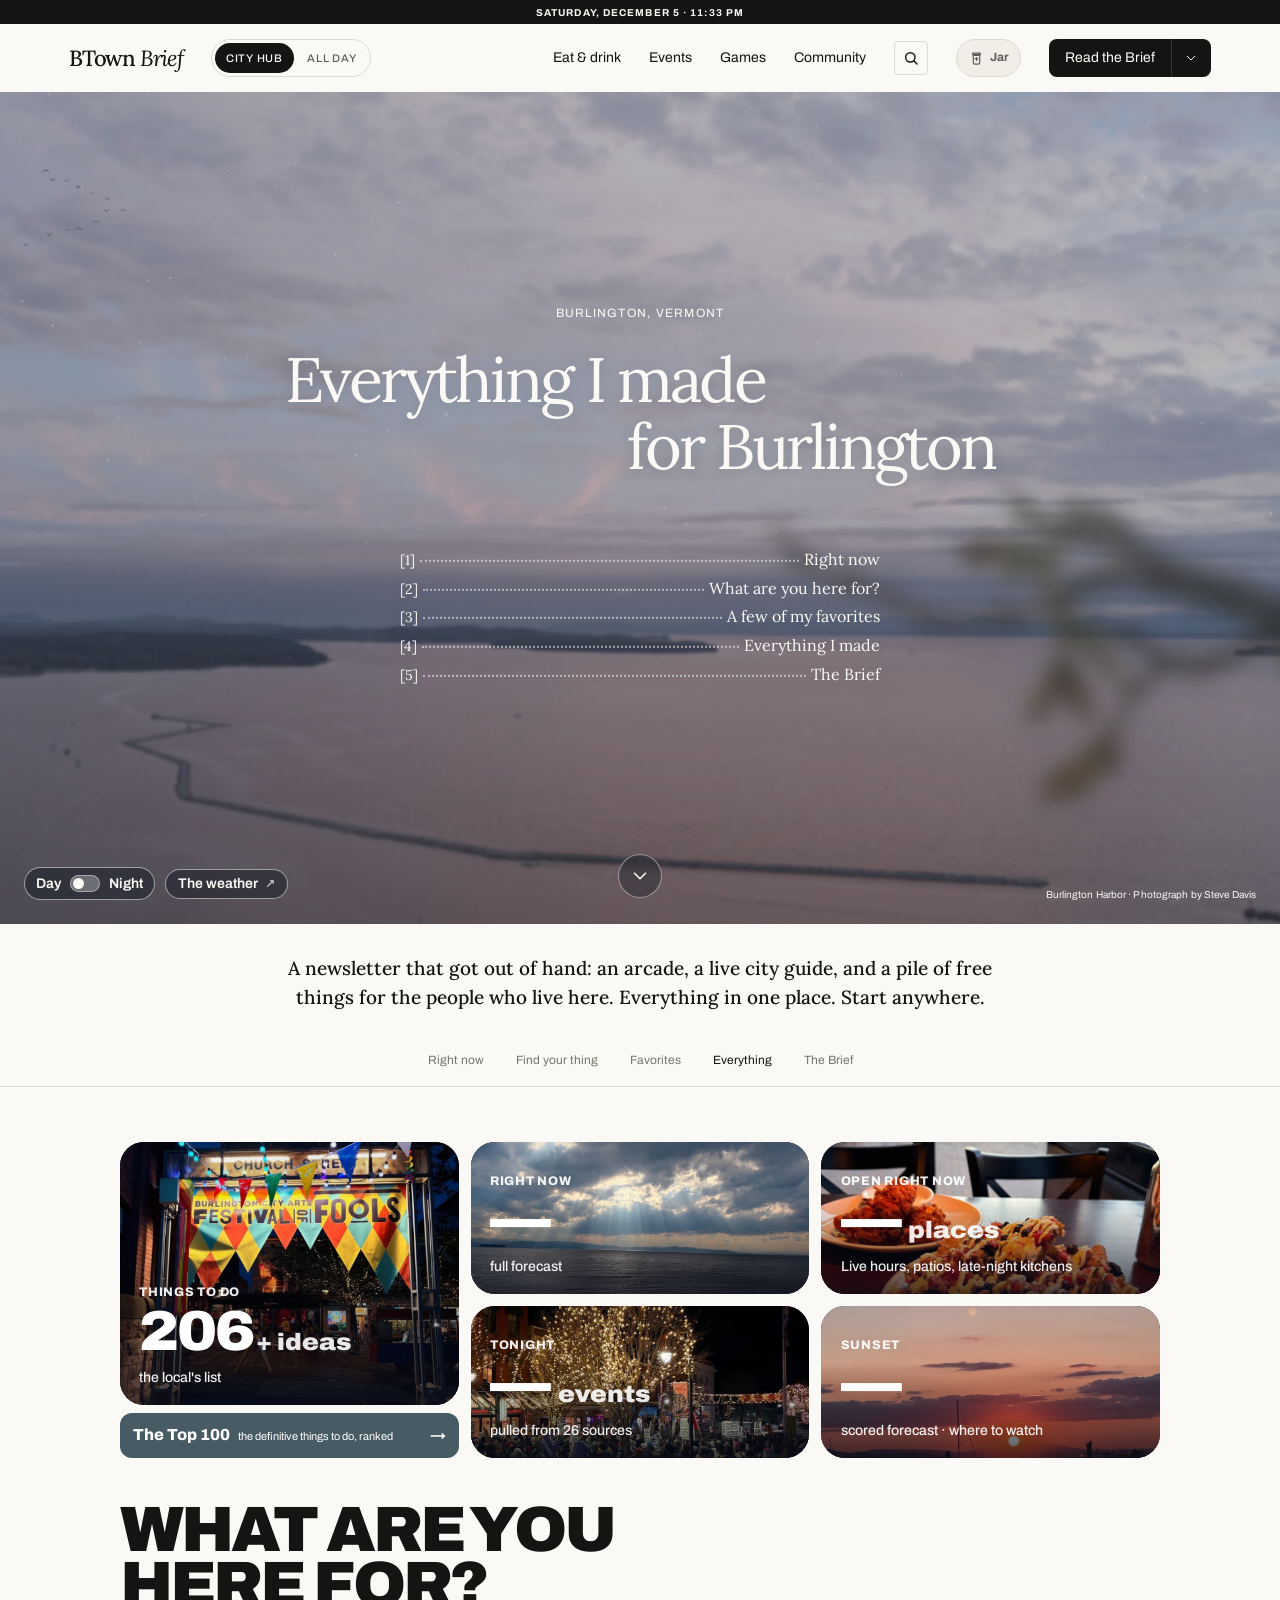
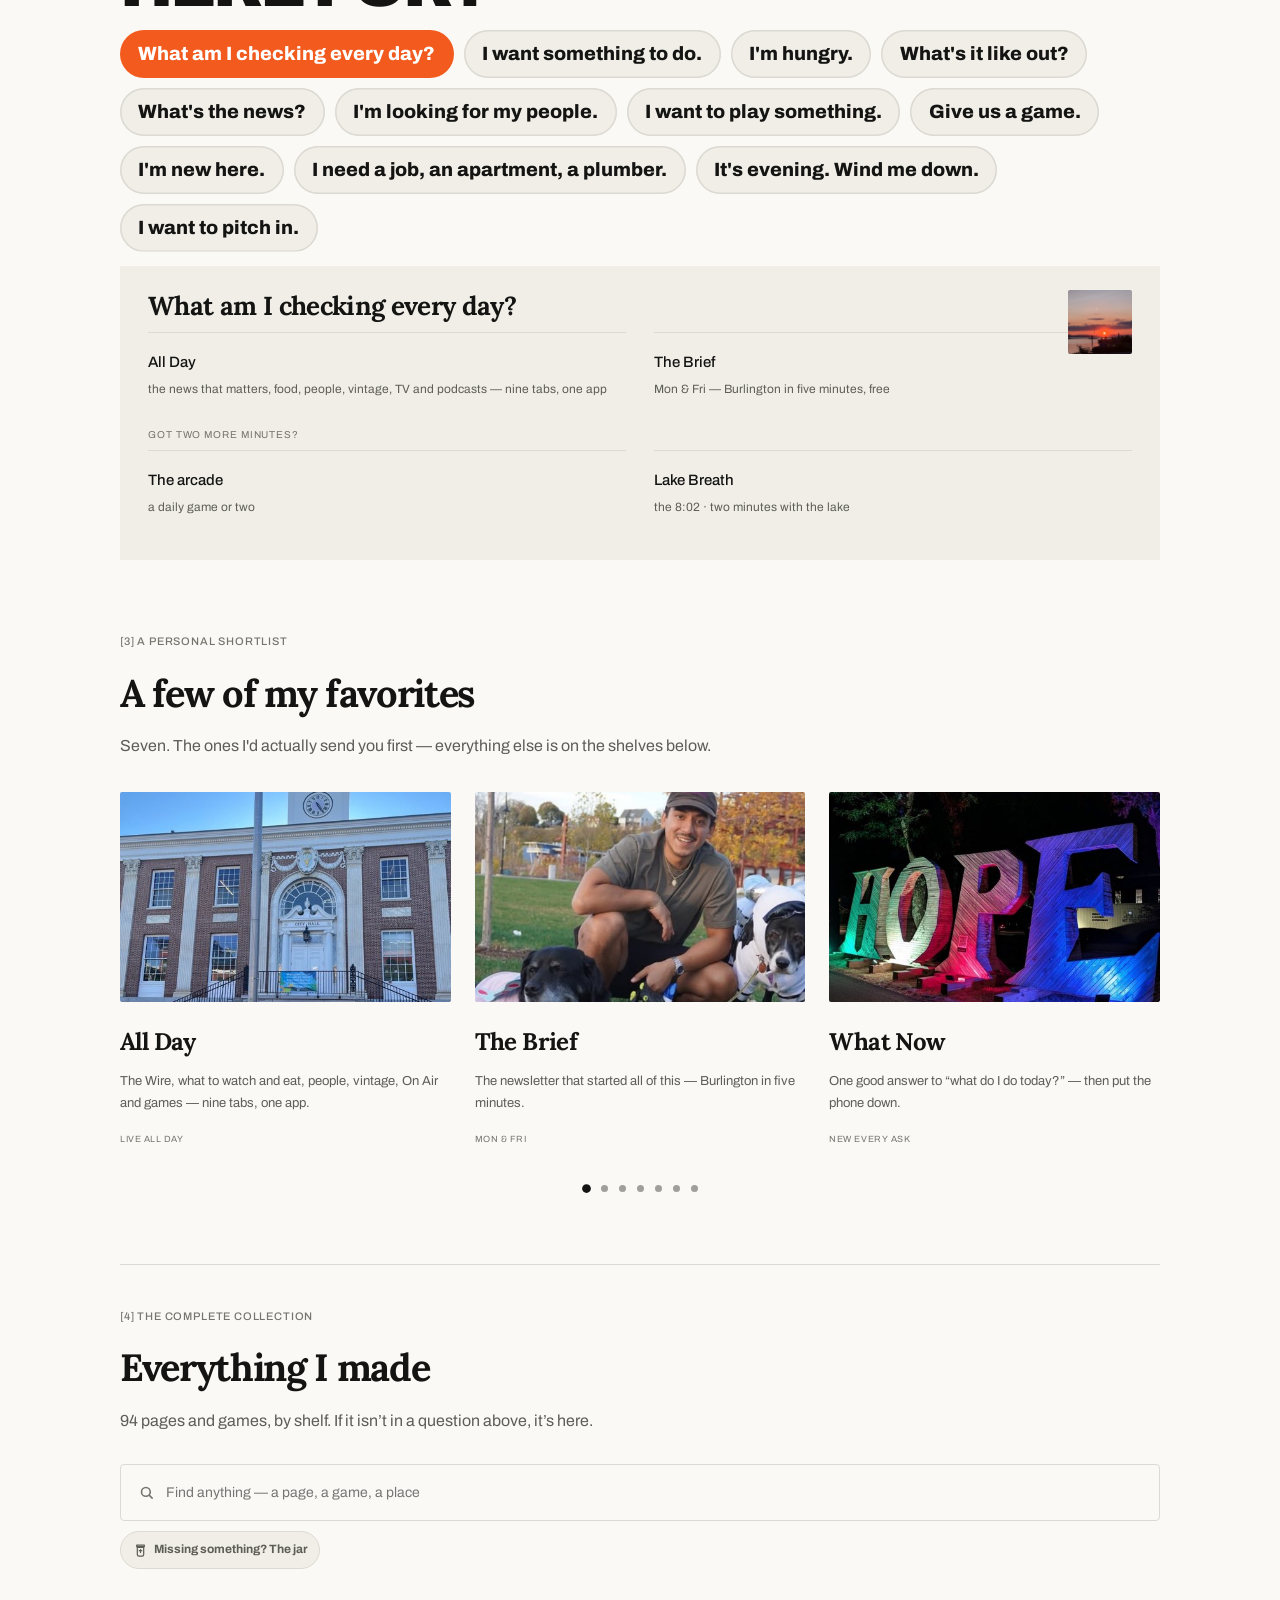
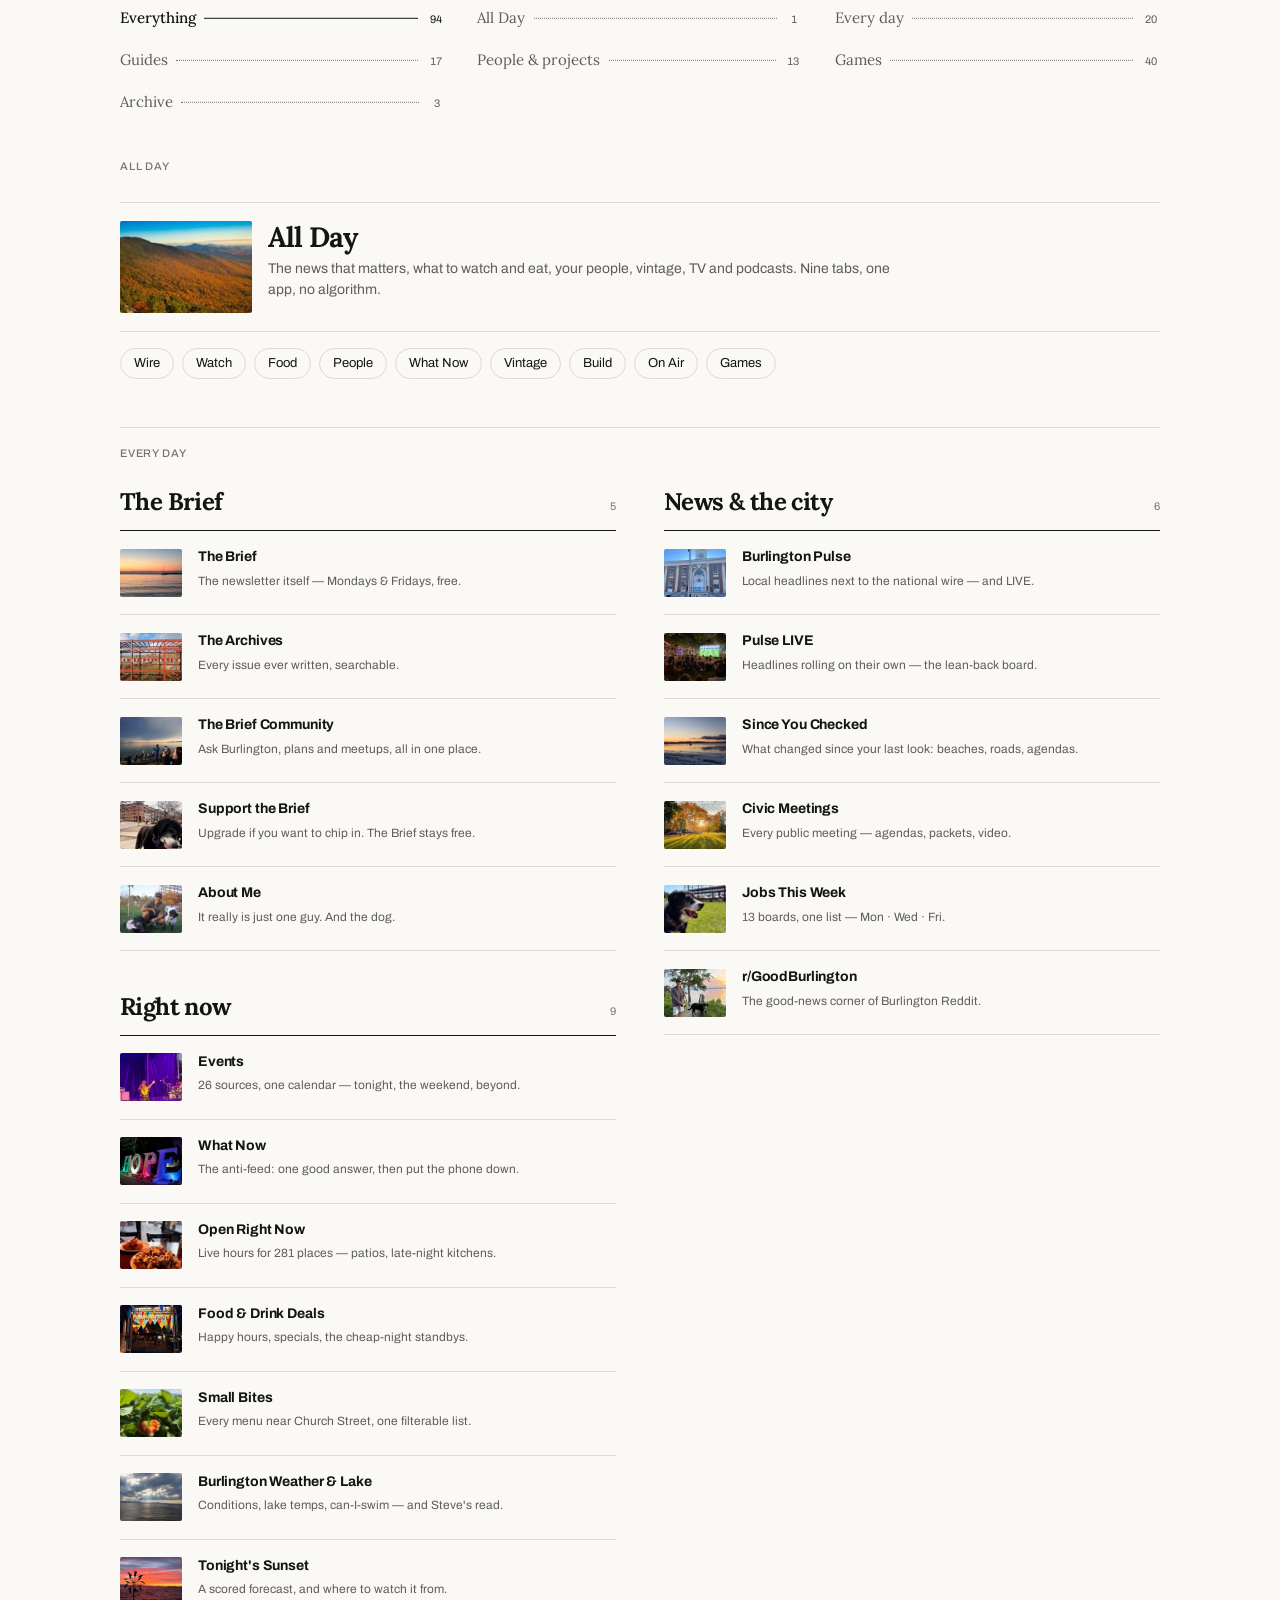
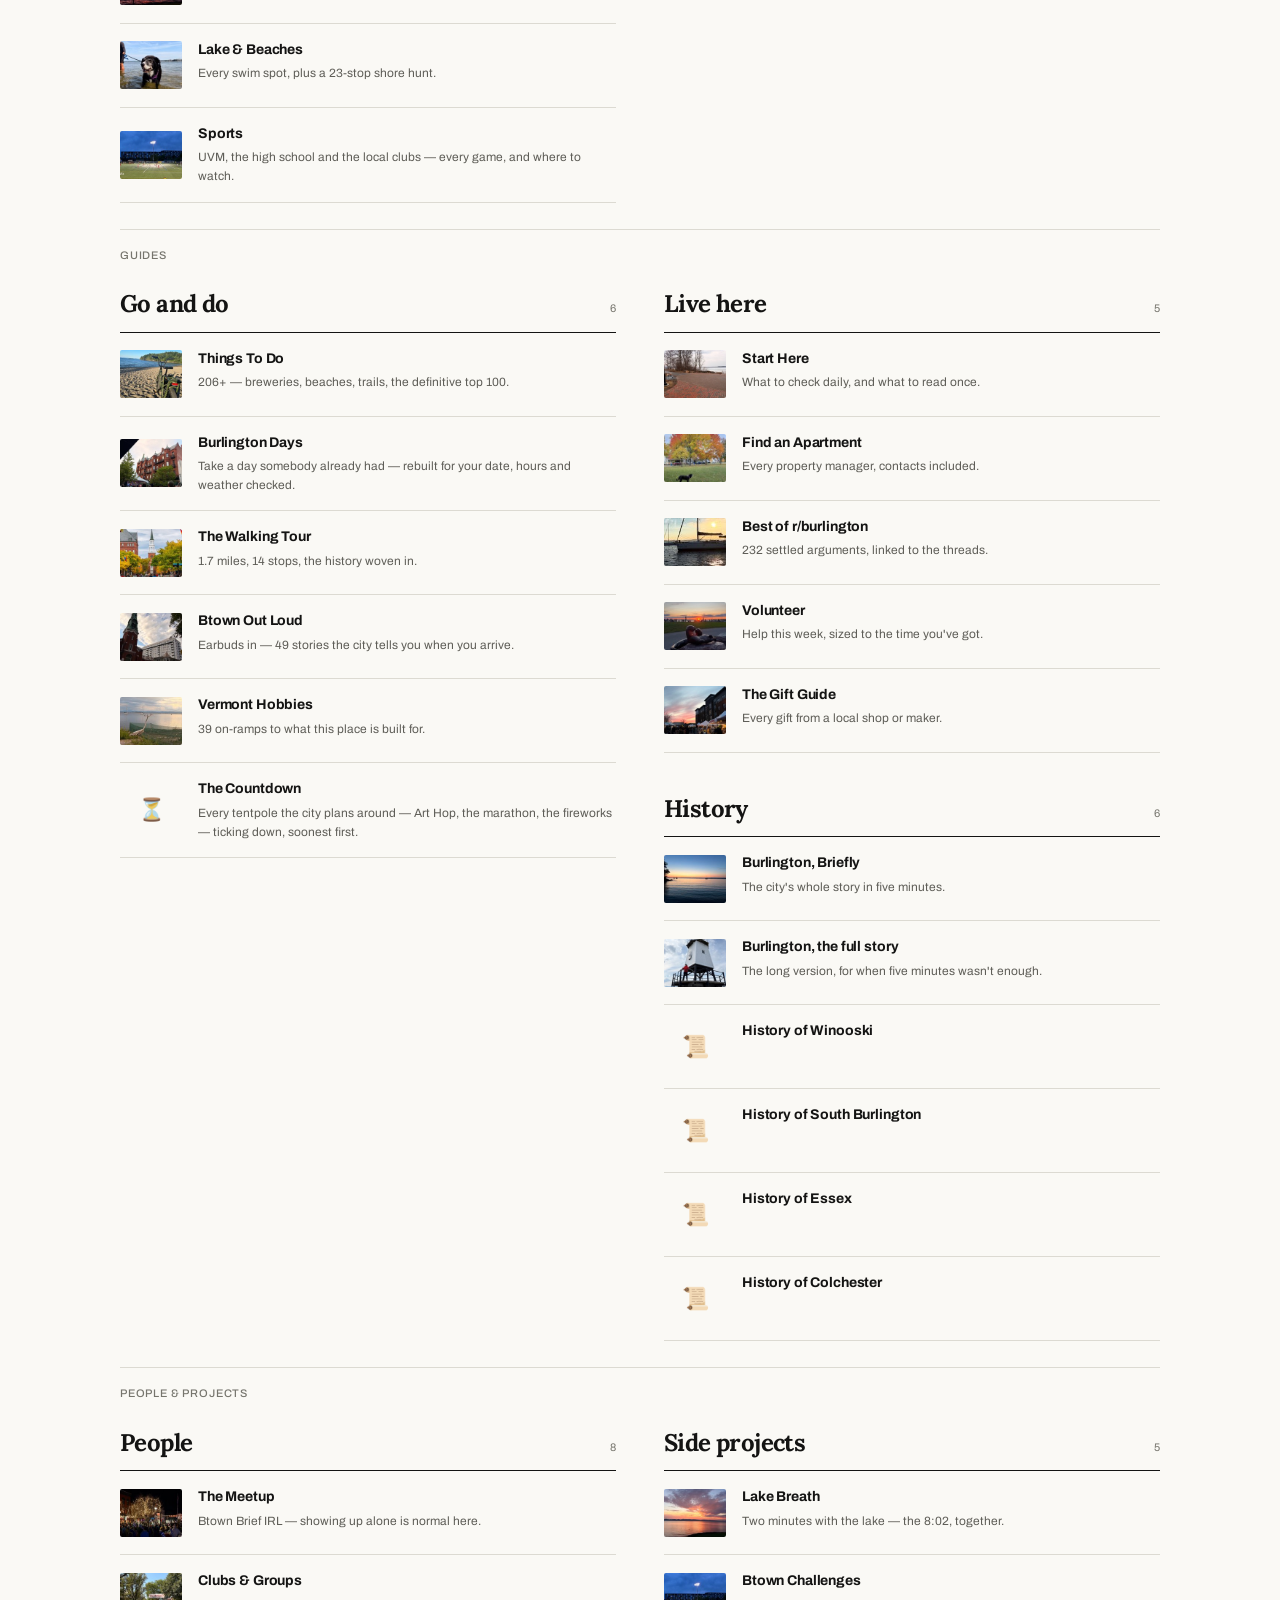
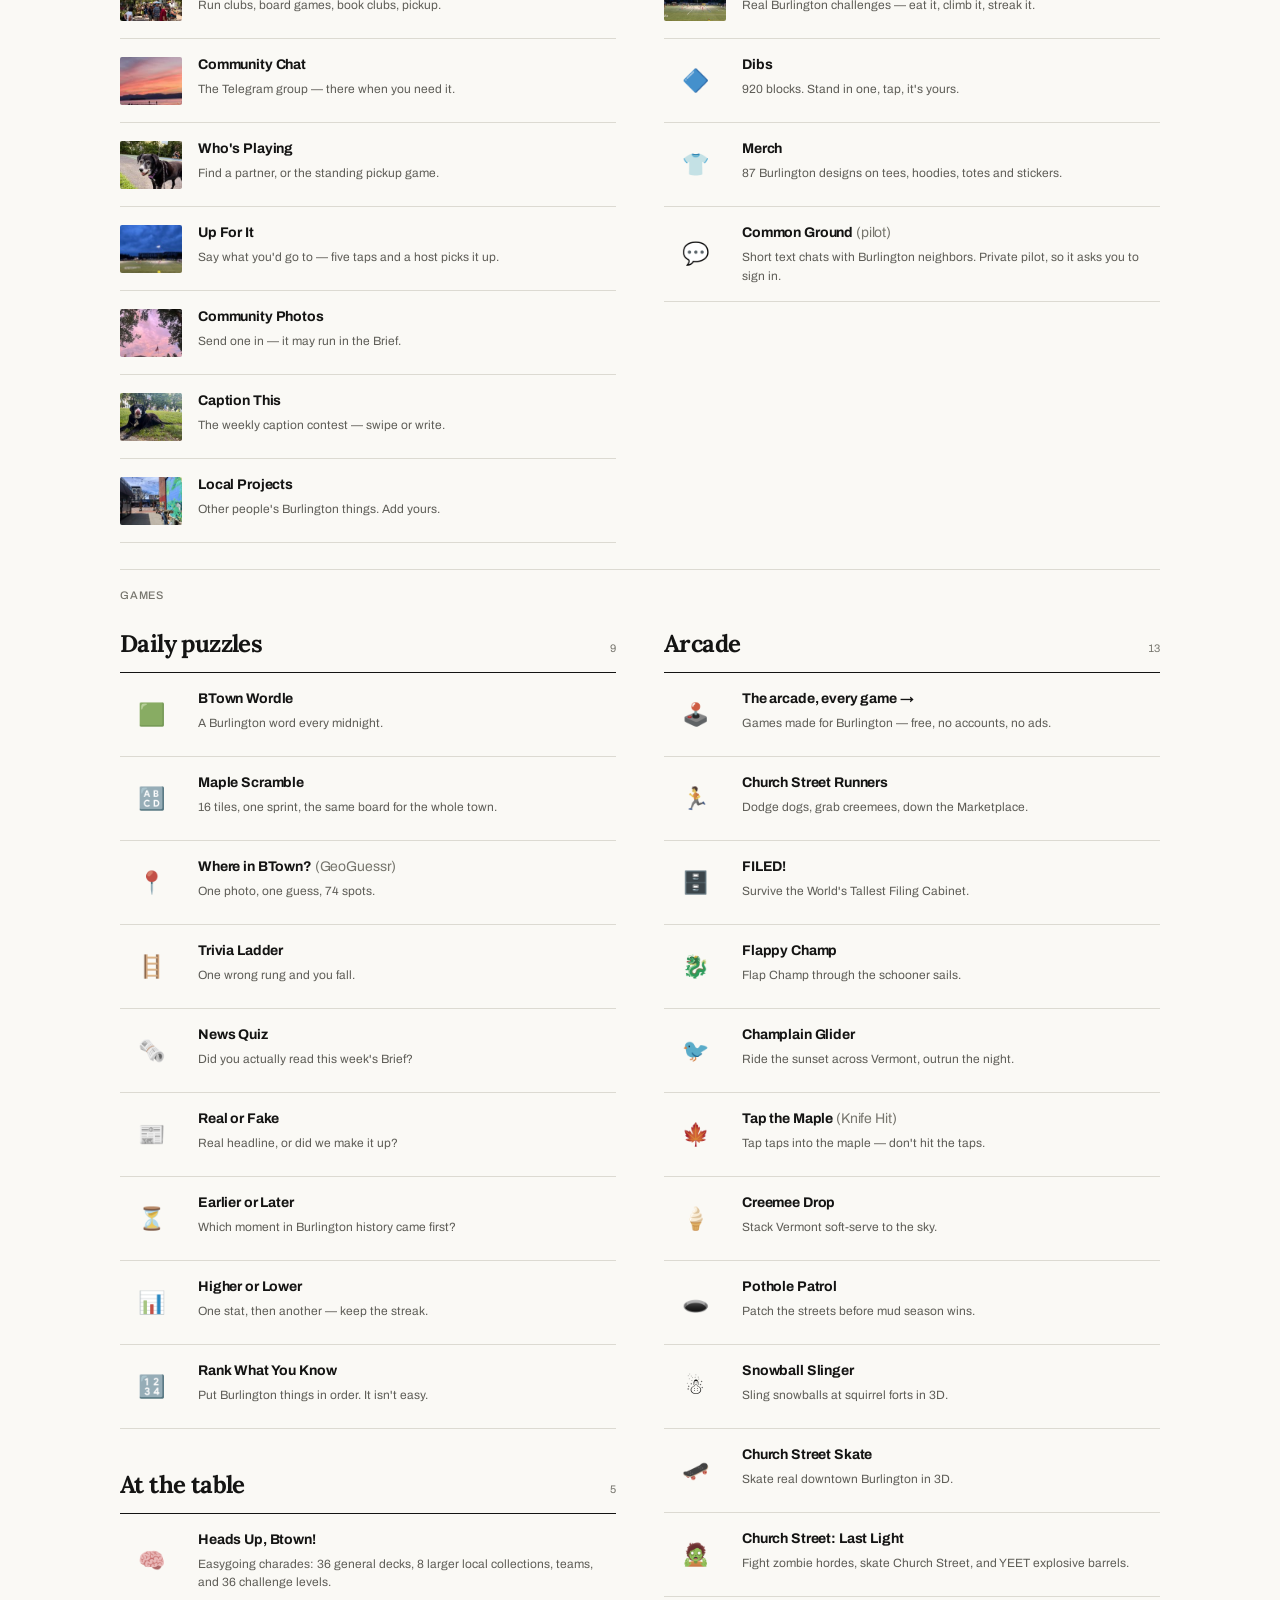
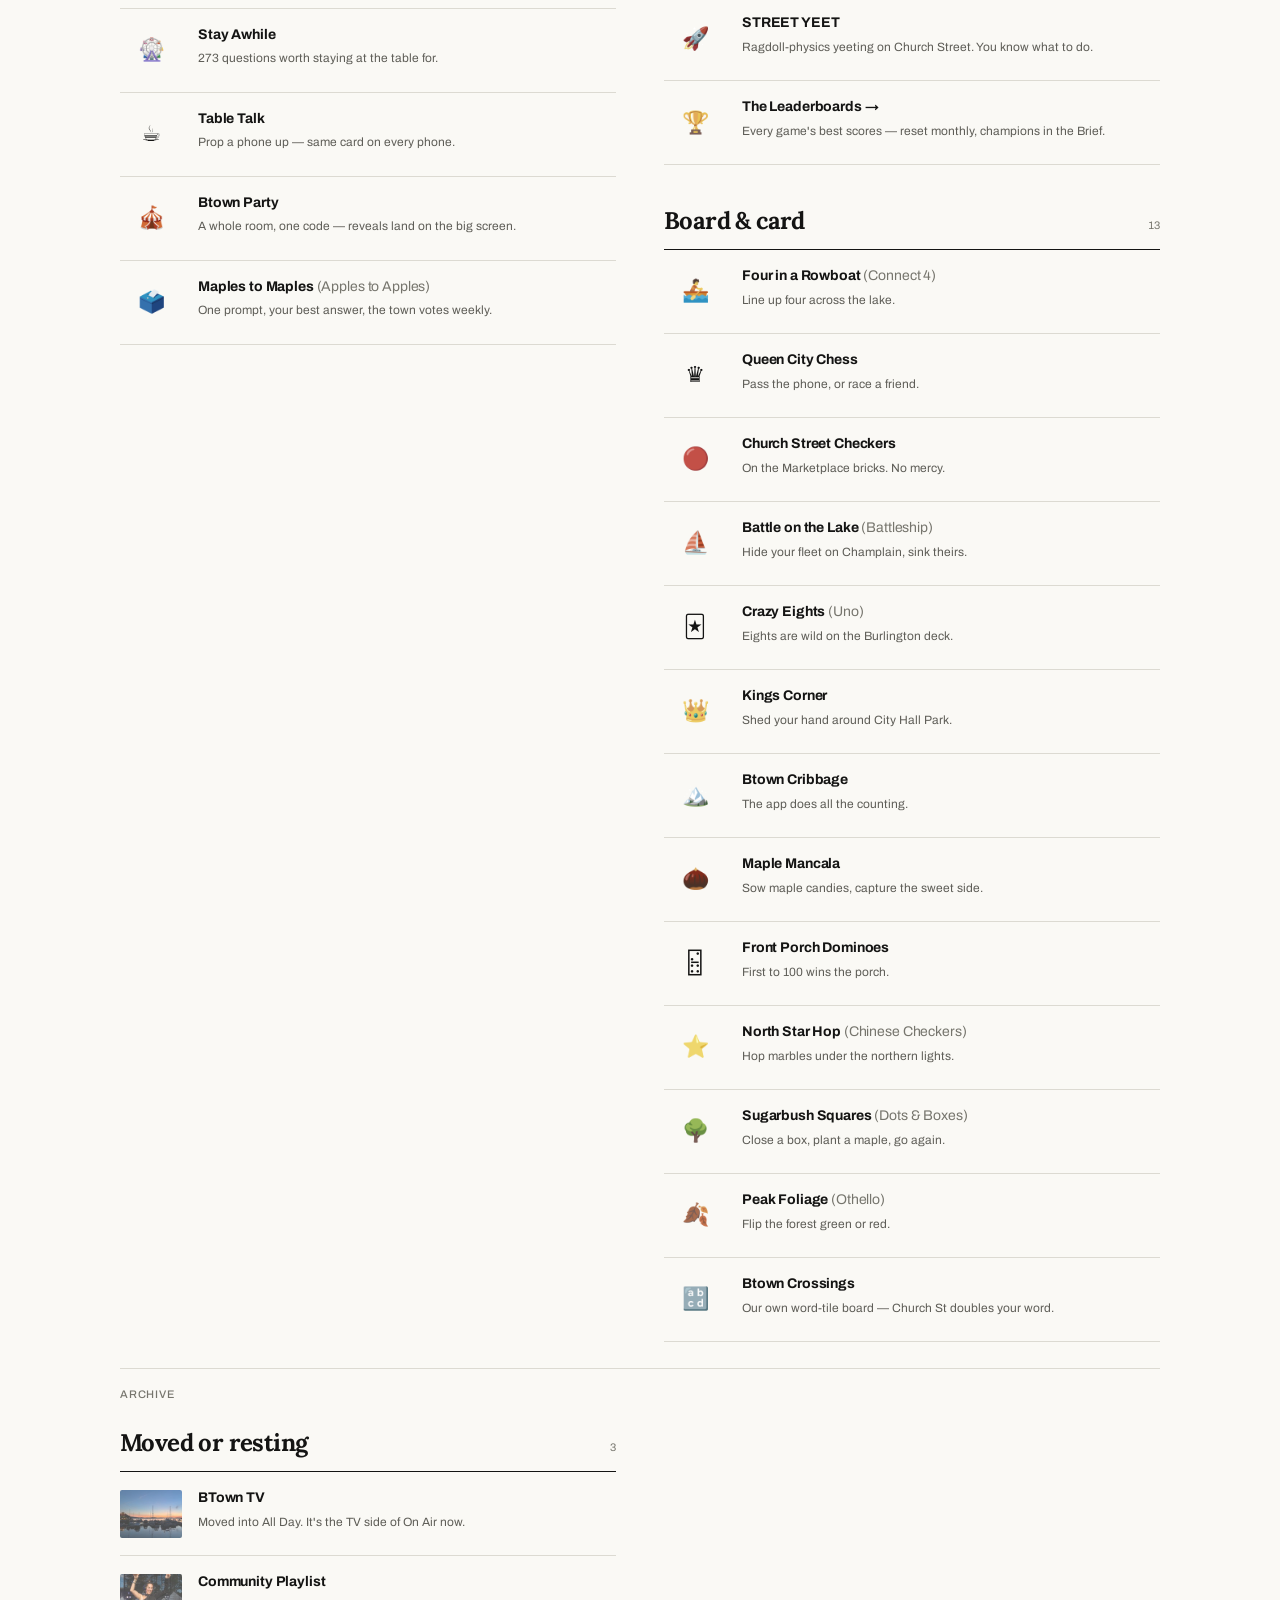
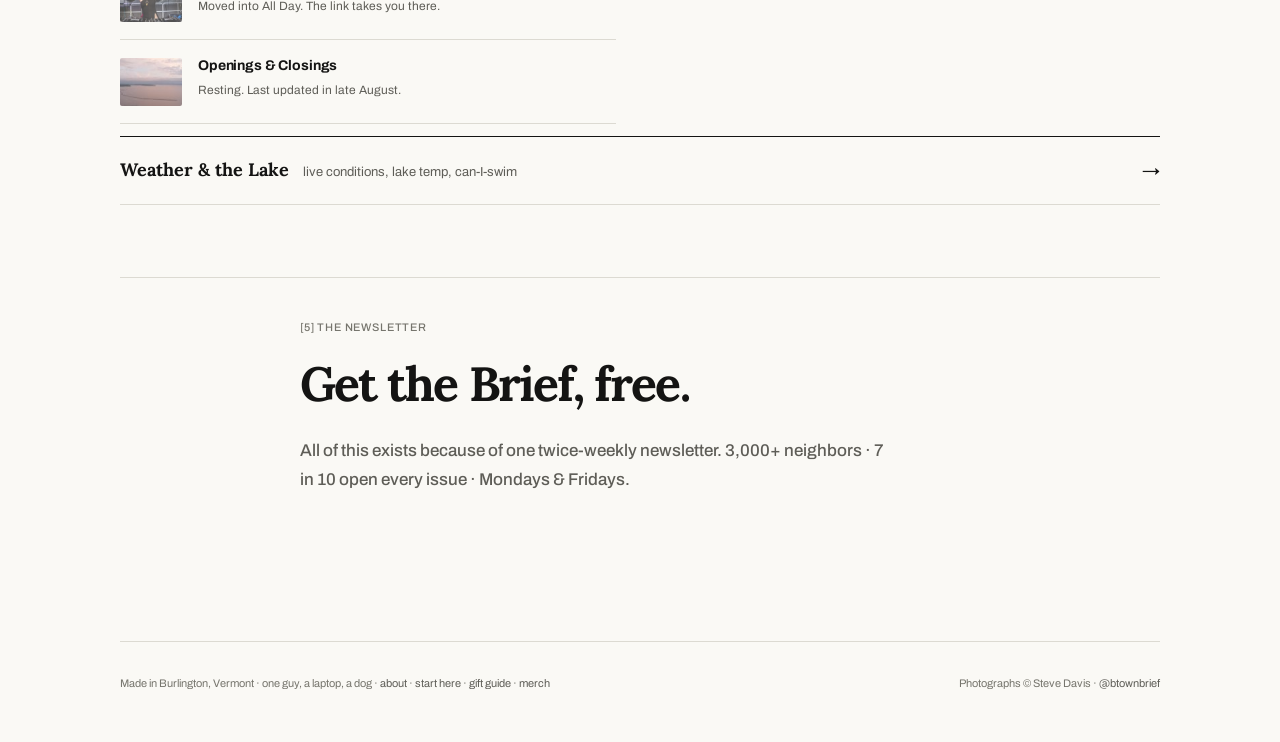
==== commit f7ebae6c: "Merge pull request #80 from btownbrief/w8-hub Hub cleanup: All Day first, six groups, an Archive ins" ====
--- a/index.html
+++ b/index.html
@@ -34,8 +34,8 @@
 <link rel="preload" as="image" href="assets/img/hero.jpg">
 <link rel="preload" as="image" href="assets/img/hero-fx/branch-lg.webp" media="(min-width: 720px)">
 <link rel="preload" as="image" href="assets/img/hero-fx/branch-sm.webp" media="(max-width: 719px)">
-<link rel="stylesheet" href="v2.css?v=20260906a">
-<link rel="stylesheet" href="editorial.css?v=20260906a">
+<link rel="stylesheet" href="v2.css?v=20260904c">
+<link rel="stylesheet" href="editorial.css?v=20261022-groups">
 <script>
   /* Saved theme before first paint — no flash. System preference stays the
      default until the visitor picks a side with the header toggle. */
@@ -281,7 +281,7 @@
         <img src="assets/img/ig/docksunset-s.jpg" alt="" loading="lazy">
         <h3>What am I checking every day?</h3>
         <div class="rows">
-          <a href="https://guide.btownbrief.com/all-day/"><b>All Day</b><small>the news that matters, food, people, art, TV and podcasts — nine tabs, one app</small></a>
+          <a href="https://guide.btownbrief.com/all-day/"><b>All Day</b><small>the news that matters, food, people, vintage, TV and podcasts — nine tabs, one app</small></a>
           <a href="https://www.btownbrief.com?utm_source=hub&amp;utm_medium=referral&amp;utm_campaign=daily_panel"><b>The Brief</b><small>Mon &amp; Fri — Burlington in five minutes, free</small></a>
         </div>
         <p class="split">Got two more minutes?</p>
@@ -294,10 +294,10 @@
         <img src="assets/img/ig/crowd-s.jpg" alt="" loading="lazy">
         <h3>I'm looking for my people.</h3>
         <div class="rows">
+          <a href="https://guide.btownbrief.com/all-day/#people"><b>People, in All Day</b><small>run clubs this week, plans, and the groups that fit you</small></a>
           <a href="https://www.meetup.com/burlington-social-activites-group/"><b>The Meetup</b><em>Btown Brief IRL · 600+ members</em></a>
           <a href="https://play.btownbrief.com/up-for-it/"><b>Up For It</b><small>say what you'd go to — five taps and a host picks it up</small></a>
           <a href="https://play.btownbrief.com/whos-playing/"><b>Who's Playing</b><small>find a partner — tennis, pickleball, pickup</small></a>
-          <a href="https://btown-common-ground.stephenvdavis.chatgpt.site/"><b>Common Ground</b><small>private pilot — short text chats, local icebreakers, and neighbors to talk to again</small></a>
           <a href="https://guide.btownbrief.com/telegram.html"><b>Community Chat</b><small>the Telegram group</small></a>
           <a href="https://guide.btownbrief.com/clubs.html"><b>Clubs &amp; Groups</b><small>run clubs, board games, book clubs</small></a>
         </div>
@@ -355,7 +355,7 @@
         <h3>It's evening. Wind me down.</h3>
         <div class="rows">
           <a href="https://play.btownbrief.com/lake-breath/"><b>Lake Breath</b><em>the 8:02 · two minutes with the lake</em></a>
-          <a href="https://guide.btownbrief.com/tv.html"><b>BTown TV</b><em>nightly · one curated page of video</em></a>
+          <a href="https://guide.btownbrief.com/all-day/#onair"><b>BTown TV</b><small>the TV side of All Day's On Air</small></a>
           <a href="https://guide.btownbrief.com/live.html"><b>Pulse LIVE</b><em>headlines rolling on their own — lean back</em></a>
           <a href="https://guide.btownbrief.com/goodburlington.html"><b>r/GoodBurlington</b><small>the good-news corner</small></a>
         </div>
@@ -368,86 +368,28 @@
           <a href="https://guide.btownbrief.com/volunteer.html"><b>Volunteer</b><small>help this week, sized to your time</small></a>
           <a href="https://guide.btownbrief.com/projects.html"><b>Local Projects</b><small>other people's Burlington things</small></a>
           <a href="https://guide.btownbrief.com/photos.html"><b>Community Photos</b><small>send one, it may run</small></a>
-          <a href="https://guide.btownbrief.com/playlist.html"><b>Community Playlist</b><small>share a song</small></a>
           <a href="https://play.btownbrief.com/caption-this/"><b>Caption This</b><small>the weekly caption contest — swipe or write</small></a>
         </div>
       </div>
-    </div>
-  </section>
-
-  <!-- ============ THREE DOORS: one next action per pillar, for a newcomer ============
-       Ninety-odd pages are on this page. A person who has just moved here cannot
-       pick from ninety. This is the doctrine's three pillars — find a plan, join
-       in, stay in the loop — with ONE primary action each and two quiet
-       alternates. It sits above the shortlist and the A-Z on purpose: those two
-       are for people who already know what they want. ============ -->
-  <section class="doors3" id="start-here" aria-labelledby="doors3-h">
-    <p class="section-number">[3] Three doors</p>
-    <div class="doors3-head">
-      <h2 class="D" id="doors3-h">New here? Pick one.</h2>
-      <p>Everything below this is a library. This is the front door. Almost everyone who ends up
-        sticking around came in through one of these three.</p>
-    </div>
-    <div class="doorgrid">
-
-      <div class="door3">
-        <p class="door3-lab">Find a plan</p>
-        <a class="door3-main" href="https://play.btownbrief.com/what-now/">
-          <b>What Now</b>
-          <span>Tell it roughly what you feel like. It gives you one answer for today, and then you
-            put the phone down.</span>
-        </a>
-        <div class="rows">
-          <a href="https://play.btownbrief.com/burlington-days/"><b>Burlington Days</b><small>a whole day somebody already had here, rebuilt for your date</small></a>
-          <a href="https://play.btownbrief.com/up-for-it/"><b>Up For It</b><small>things people want to do, and who else is up for them</small></a>
-        </div>
-      </div>
-
-      <div class="door3">
-        <p class="door3-lab">Join in</p>
-        <a class="door3-main" href="https://www.meetup.com/burlington-social-activites-group/events/">
-          <b>Coffee, Saturday at 10</b>
-          <span>Zero Gravity, every week, fifteen to thirty people. Turning up alone is the normal
-            way to do it. Nobody has to be interesting.</span>
-        </a>
-        <div class="rows">
-          <a href="https://www.meetup.com/burlington-social-activites-group/events/"><b>Pickup basketball</b><small>Wednesdays at 5:30, Pomeroy Park, all levels</small></a>
-          <a href="https://www.meetup.com/burlington-social-activites-group/"><b>The whole group</b><small>763 people, and members host their own things</small></a>
-        </div>
-      </div>
-
-      <div class="door3">
-        <p class="door3-lab">Stay in the loop</p>
-        <a class="door3-main" href="https://www.btownbrief.com?utm_source=hub&amp;utm_medium=referral&amp;utm_campaign=doors">
-          <b>The Brief, free</b>
-          <span>Everything worth knowing about Burlington, Monday and Friday mornings. It is the
-            thing all of this came out of.</span>
-        </a>
-        <div class="rows">
-          <a href="https://guide.btownbrief.com/telegram.html"><b>The Telegram chat</b><small>where plans actually get made during the week</small></a>
-          <a href="https://guide.btownbrief.com/all-day/"><b>All Day</b><small>the wire, Reddit, video, photos — if you want it live instead</small></a>
-        </div>
-      </div>
-
     </div>
   </section>
 
   <!-- ============ A FEW OF MY FAVORITES: the shelf that scrolls ============ -->
   <section class="favs" id="favorites" aria-label="A few of my favorites">
-    <p class="section-number">[4] A personal shortlist</p>
+    <p class="section-number">[3] A personal shortlist</p>
     <div class="favhead">
       <h2 class="D">A few of my favorites</h2>
       <p>Seven. The ones I'd actually send you first — everything else is on the shelves below.</p>
     </div>
     <div class="favshelf" id="favshelf" tabindex="0" aria-label="Favorites, scrolls sideways">
+      <a class="fav" href="https://guide.btownbrief.com/all-day/">
+        <img src="assets/img/ig/fav/cityhall.jpg" alt="" loading="lazy">
+        <span class="tx"><b>All Day</b><small>The Wire, what to watch and eat, people, vintage, On Air and games — nine tabs, one app.</small><i>live all day</i></span>
+      </a>
       <a class="fav" href="https://www.btownbrief.com?utm_source=hub&amp;utm_medium=referral&amp;utm_campaign=favorites">
         <img src="assets/img/ig/fav/steve.jpg" alt="" loading="lazy">
         <span class="tx"><b>The Brief</b><small>The newsletter that started all of this — Burlington in five minutes.</small><i>Mon &amp; Fri</i></span>
       </a>
-      <a class="fav" href="https://guide.btownbrief.com/all-day/">
-        <img src="assets/img/ig/fav/cityhall.jpg" alt="" loading="lazy">
-        <span class="tx"><b>All Day</b><small>The Wire, what to watch and eat, people, vintage, art, On Air and games — nine tabs, one app.</small><i>live all day</i></span>
-      </a>
       <a class="fav" href="https://play.btownbrief.com/what-now/">
         <img src="assets/img/ig/fav/hope.jpg" alt="" loading="lazy">
         <span class="tx"><b>What Now</b><small>One good answer to “what do I do today?” — then put the phone down.</small><i>new every ask</i></span>
@@ -474,115 +416,146 @@
 
   <!-- ============ EVERYTHING, A–Z — generated from the catalogs; the guarantee ============ -->
   <section class="az" id="everything">
-    <p class="section-number">[5] The complete collection</p>
+    <p class="section-number">[4] The complete collection</p>
     <div class="azhead">
       <h2 class="D">Everything I made</h2>
-      <p id="az-count">81 pages and games, by shelf. If it isn't in a question above, it's here.</p>
+      <p id="az-count">97 pages and games, by shelf. If it isn't in a question above, it's here.</p>
       <label class="find"><svg width="15" height="15" viewBox="0 0 24 24" fill="none" stroke="currentColor" stroke-width="2.6" stroke-linecap="round" aria-hidden="true"><circle cx="11" cy="11" r="7"/><line x1="21" y1="21" x2="16.2" y2="16.2"/></svg><input type="search" id="find" placeholder="Find anything — a page, a game, a place" autocomplete="off"></label>
       <button class="jarbtn jarbtn-az" type="button" data-jar-open aria-label="Suggestion jar and tip jar" title="Suggestions and tips"><svg viewBox="0 0 24 24" aria-hidden="true"><path d="M7.5 7.5h9v10.2a2.3 2.3 0 0 1-2.3 2.3H9.8a2.3 2.3 0 0 1-2.3-2.3z"/><path d="M6.6 4.4h10.8v2.2H6.6z"/><path d="M12 10.6v4.2M10.2 12.3h3.6"/></svg><span>Missing something? The jar</span></button>
     </div>
     <!-- The table of contents. Same filter buttons as ever, dressed like the
-         index page of a book: dotted leaders out to a live count per shelf.
-         v2.js fills the counts after it merges the catalogs. -->
-    <div class="azchips" role="group" aria-label="Filter by shelf">
-      <button class="azchip on" data-shelf=""><span class="ct">All shelves</span><i class="lead" aria-hidden="true"></i><span class="n">81</span></button>
-      <button class="azchip" data-shelf="now"><span class="ct">Right now</span><i class="lead" aria-hidden="true"></i><span class="n"></span></button>
-      <button class="azchip" data-shelf="evening"><span class="ct">Evening</span><i class="lead" aria-hidden="true"></i><span class="n"></span></button>
-      <button class="azchip" data-shelf="go"><span class="ct">Go and do</span><i class="lead" aria-hidden="true"></i><span class="n"></span></button>
-      <button class="azchip" data-shelf="table"><span class="ct">At the table</span><i class="lead" aria-hidden="true"></i><span class="n"></span></button>
-      <button class="azchip" data-shelf="people"><span class="ct">People</span><i class="lead" aria-hidden="true"></i><span class="n"></span></button>
-      <button class="azchip" data-shelf="live"><span class="ct">Live here</span><i class="lead" aria-hidden="true"></i><span class="n"></span></button>
-      <button class="azchip" data-shelf="reading"><span class="ct">Reading</span><i class="lead" aria-hidden="true"></i><span class="n"></span></button>
-      <button class="azchip" data-shelf="daily"><span class="ct">Daily puzzles</span><i class="lead" aria-hidden="true"></i><span class="n"></span></button>
-      <button class="azchip" data-shelf="arcade"><span class="ct">Arcade</span><i class="lead" aria-hidden="true"></i><span class="n"></span></button>
-      <button class="azchip" data-shelf="board"><span class="ct">Board &amp; card</span><i class="lead" aria-hidden="true"></i><span class="n"></span></button>
-    </div>
-
-    <!-- Curated shelves. v2.js merges catalog.json + games.json + search-index.json into
-         these at load: known links gain search keywords, unknown ones are appended to the
-         right shelf (games by section, guide cards by group, the rest under More) — so a
-         new launch still needs no edit here. -->
+         index page of a book: dotted leaders out to a live count. Since the
+         2026-10-22 cleanup a button picks a whole GROUP (All Day, Every day,
+         Guides, People & projects, Games, Archive), not one shelf: each .grp
+         carries data-group, and v2.js sums the tiles per group. -->
+    <div class="azchips" role="group" aria-label="Filter by group">
+      <button class="azchip on" data-shelf=""><span class="ct">Everything</span><i class="lead" aria-hidden="true"></i><span class="n">97</span></button>
+      <button class="azchip" data-shelf="allday"><span class="ct">All Day</span><i class="lead" aria-hidden="true"></i><span class="n"></span></button>
+      <button class="azchip" data-shelf="everyday"><span class="ct">Every day</span><i class="lead" aria-hidden="true"></i><span class="n"></span></button>
+      <button class="azchip" data-shelf="guides"><span class="ct">Guides</span><i class="lead" aria-hidden="true"></i><span class="n"></span></button>
+      <button class="azchip" data-shelf="community"><span class="ct">People &amp; projects</span><i class="lead" aria-hidden="true"></i><span class="n"></span></button>
+      <button class="azchip" data-shelf="games"><span class="ct">Games</span><i class="lead" aria-hidden="true"></i><span class="n"></span></button>
+      <button class="azchip" data-shelf="archive"><span class="ct">Archive</span><i class="lead" aria-hidden="true"></i><span class="n"></span></button>
+    </div>
+
+    <!-- Curated shelves, in groups. Each group opens with a .band-h line that
+         spans both columns; the shelves under it flow in two columns as
+         before. v2.js merges catalog.json + games.json + search-index.json
+         into these at load: known links gain search keywords, unknown ones are
+         appended to the right shelf (games by section, guide cards by group,
+         the rest under "Just added") — so a new launch still needs no edit
+         here. To file one by hand, move its tile into the shelf you want. -->
     <div id="az-shelves" class="shelves">
 
-      <div class="grp" data-shelf="now">
-        <div class="gh"><i class="c-maple"></i><h3>Right now</h3><small>11</small></div>
+      <!-- ===== All Day: first, because it's the one I'd hand you ===== -->
+      <p class="band-h" data-group="allday">All Day</p>
+      <div class="grp grp-wide" data-shelf="allday" data-group="allday">
+        <div class="gh"><i class="c-lake"></i><h3>All Day</h3><small>1</small></div>
+        <a class="tile lead allday-tile" href="https://guide.btownbrief.com/all-day/" data-kw="reader feed wire news x facebook reddit podcasts tv on air watch films movies food restaurants instagram people plans clubs vintage thrift build habits photos music what now missions games arcade leaderboard app"><img src="assets/img/ig/thumb/foliage.jpg" alt="" loading="lazy"><span class="tt"><b>All Day</b><small>The news that matters, what to watch and eat, your people, vintage, TV and podcasts. Nine tabs, one app, no algorithm.</small></span></a>
+        <nav class="allday-tabs" aria-label="Open All Day at a tab">
+          <a href="https://guide.btownbrief.com/all-day/#wire">Wire</a>
+          <a href="https://guide.btownbrief.com/all-day/#watch">Watch</a>
+          <a href="https://guide.btownbrief.com/all-day/#food">Food</a>
+          <a href="https://guide.btownbrief.com/all-day/#people">People</a>
+          <a href="https://guide.btownbrief.com/all-day/#whatnow">What Now</a>
+          <a href="https://guide.btownbrief.com/all-day/#vintage">Vintage</a>
+          <a href="https://guide.btownbrief.com/all-day/#build">Build</a>
+          <a href="https://guide.btownbrief.com/all-day/#onair">On Air</a>
+          <a href="https://guide.btownbrief.com/all-day/#games">Games</a>
+        </nav>
+      </div>
+
+      <!-- ===== Every day: the pages that are different tomorrow ===== -->
+      <p class="band-h" data-group="everyday">Every day</p>
+      <div class="grp" data-shelf="brief" data-group="everyday">
+        <div class="gh"><i class="c-lake"></i><h3>The Brief</h3><small>5</small></div>
+        <a class="tile" href="https://www.btownbrief.com?utm_source=hub&amp;utm_medium=referral&amp;utm_campaign=az" data-kw="newsletter subscribe signup email"><img src="assets/img/ig/thumb/dawnsail.jpg" alt="" loading="lazy"><span class="tt"><b>The Brief</b><small>The newsletter itself — Mondays &amp; Fridays, free.</small></span></a>
+        <a class="tile" href="https://play.btownbrief.com/archive/"><img src="assets/img/ig/thumb/citysteel.jpg" alt="" loading="lazy"><span class="tt"><b>The Archives</b><small>Every issue ever written, searchable.</small></span></a>
+        <a class="tile" href="https://www.btownbrief.com/community" data-kw="community channels chat ask burlington plans meetups"><img src="assets/img/ig/thumb/shorefolk.jpg" alt="" loading="lazy"><span class="tt"><b>The Brief Community</b><small>Ask Burlington, plans and meetups, all in one place.</small></span></a>
+        <a class="tile" href="https://www.btownbrief.com/upgrade" data-kw="support upgrade supporter paid donate"><img src="assets/img/ig/thumb/dogtreat.jpg" alt="" loading="lazy"><span class="tt"><b>Support the Brief</b><small>Upgrade if you want to chip in. The Brief stays free.</small></span></a>
+        <a class="tile" href="https://www.btownbrief.com/about-me"><img src="assets/img/ig/thumb/steve.jpg" alt="" loading="lazy"><span class="tt"><b>About Me</b><small>It really is just one guy. And the dog.</small></span></a>
+      </div>
+
+      <div class="grp" data-shelf="now" data-group="everyday">
+        <div class="gh"><i class="c-maple"></i><h3>Right now</h3><small>9</small></div>
+        <a class="tile" href="https://guide.btownbrief.com/events.html"><img src="assets/img/ig/thumb/band.jpg" alt="" loading="lazy"><span class="tt"><b>Events</b><small data-live="events">26 sources, one calendar — tonight, the weekend, beyond.</small></span></a>
         <a class="tile" href="https://play.btownbrief.com/what-now/"><img src="assets/img/ig/thumb/hope.jpg" alt="" loading="lazy"><span class="tt"><b>What Now</b><small>The anti-feed: one good answer, then put the phone down.</small></span></a>
         <a class="tile" href="https://guide.btownbrief.com/restaurants.html"><img src="assets/img/ig/thumb/food.jpg" alt="" loading="lazy"><span class="tt"><b>Open Right Now</b><small data-live="open">Live hours for 281 places — patios, late-night kitchens.</small></span></a>
-        <a class="tile" href="https://guide.btownbrief.com/events.html"><img src="assets/img/ig/thumb/band.jpg" alt="" loading="lazy"><span class="tt"><b>Events</b><small data-live="events">26 sources, one calendar — tonight, the weekend, beyond.</small></span></a>
-        <a class="tile" href="https://guide.btownbrief.com/sports.html" data-kw="uvm catamounts burlington high seahorses red sox bruins celtics patriots canadiens hockey basketball soccer football baseball lacrosse schedule scores game"><img src="assets/img/ig/thumb/stadium.jpg" alt="" loading="lazy"><span class="tt"><b>Sports</b><small>UVM, the high school and the local clubs — every game, and where to watch.</small></span></a>
-        <a class="tile" href="https://guide.btownbrief.com/weather.html"><img src="assets/img/ig/thumb/sky.jpg" alt="" loading="lazy"><span class="tt"><b>Burlington Weather &amp; Lake</b><small data-live="weather">Conditions, lake temps, can-I-swim — and Steve's read.</small></span></a>
         <a class="tile" href="https://guide.btownbrief.com/deals.html"><img src="assets/img/ig/thumb/fools.jpg" alt="" loading="lazy"><span class="tt"><b>Food &amp; Drink Deals</b><small data-live="deals">Happy hours, specials, the cheap-night standbys.</small></span></a>
         <a class="tile" href="https://guide.btownbrief.com/small-bites.html"><img src="assets/img/ig/thumb/berries.jpg" alt="" loading="lazy"><span class="tt"><b>Small Bites</b><small>Every menu near Church Street, one filterable list.</small></span></a>
-        <a class="tile" href="https://guide.btownbrief.com/openings.html"><img src="assets/img/ig/thumb/harbor.jpg" alt="" loading="lazy"><span class="tt"><b>Openings &amp; Closings</b><small data-live="openings">What just opened, what's gone — every entry sourced.</small></span></a>
+        <a class="tile" href="https://guide.btownbrief.com/weather.html"><img src="assets/img/ig/thumb/sky.jpg" alt="" loading="lazy"><span class="tt"><b>Burlington Weather &amp; Lake</b><small data-live="weather">Conditions, lake temps, can-I-swim — and Steve's read.</small></span></a>
+        <a class="tile" href="https://guide.btownbrief.com/sunset.html"><img src="assets/img/ig/thumb/sunset.jpg" alt="" loading="lazy"><span class="tt"><b>Tonight's Sunset</b><small data-live="sunset">A scored forecast, and where to watch it from.</small></span></a>
+        <a class="tile" href="https://guide.btownbrief.com/beaches.html"><img src="assets/img/ig/thumb/swim.jpg" alt="" loading="lazy"><span class="tt"><b>Lake &amp; Beaches</b><small data-live="beaches">Every swim spot, plus a 23-stop shore hunt.</small></span></a>
+        <a class="tile" href="https://guide.btownbrief.com/sports.html" data-kw="uvm catamounts burlington high seahorses red sox bruins celtics patriots canadiens hockey basketball soccer football baseball lacrosse schedule scores game"><img src="assets/img/ig/thumb/stadium.jpg" alt="" loading="lazy"><span class="tt"><b>Sports</b><small>UVM, the high school and the local clubs — every game, and where to watch.</small></span></a>
+      </div>
+
+      <div class="grp" data-shelf="news" data-group="everyday">
+        <div class="gh"><i class="c-sap"></i><h3>News &amp; the city</h3><small>6</small></div>
+        <a class="tile" href="https://guide.btownbrief.com/pulse.html"><img src="assets/img/ig/thumb/cityhall.jpg" alt="" loading="lazy"><span class="tt"><b>Burlington Pulse</b><small>Local headlines next to the national wire — and LIVE.</small></span></a>
+        <a class="tile" href="https://guide.btownbrief.com/live.html"><img src="assets/img/ig/thumb/bigscreen.jpg" alt="" loading="lazy"><span class="tt"><b>Pulse LIVE</b><small>Headlines rolling on their own — the lean-back board.</small></span></a>
         <a class="tile" href="https://guide.btownbrief.com/changes.html"><img src="assets/img/ig/thumb/winterdawn.jpg" alt="" loading="lazy"><span class="tt"><b>Since You Checked</b><small>What changed since your last look: beaches, roads, agendas.</small></span></a>
-        <a class="tile" href="https://guide.btownbrief.com/pulse.html"><img src="assets/img/ig/thumb/cityhall.jpg" alt="" loading="lazy"><span class="tt"><b>Burlington Pulse</b><small>Local headlines next to the national wire — and LIVE.</small></span></a>
-        <a class="tile" href="https://guide.btownbrief.com/all-day/" data-kw="reader feed wire news x facebook reddit podcasts tv on air watch films food restaurants instagram people plans vintage thrift art photos music what now missions games arcade leaderboard"><img src="assets/img/ig/thumb/foliage.jpg" alt="" loading="lazy"><span class="tt"><b>All Day</b><small>The Wire, food, people, art, TV and podcasts — nine tabs, one app.</small></span></a>
-      </div>
-
-      <div class="grp" data-shelf="evening">
-        <div class="gh"><i class="c-sap"></i><h3>Evening</h3><small>4</small></div>
-        <a class="tile" href="https://guide.btownbrief.com/sunset.html"><img src="assets/img/ig/thumb/sunset.jpg" alt="" loading="lazy"><span class="tt"><b>Tonight's Sunset</b><small data-live="sunset">A scored forecast, and where to watch it from.</small></span></a>
-        <a class="tile" href="https://guide.btownbrief.com/tv.html"><img src="assets/img/ig/thumb/marina.jpg" alt="" loading="lazy"><span class="tt"><b>BTown TV</b><small>One curated page of video, nightly.</small></span></a>
-        <a class="tile" href="https://guide.btownbrief.com/live.html"><img src="assets/img/ig/thumb/bigscreen.jpg" alt="" loading="lazy"><span class="tt"><b>Pulse LIVE</b><small>Headlines rolling on their own — the lean-back board.</small></span></a>
-        <a class="tile" href="https://play.btownbrief.com/lake-breath/"><img src="assets/img/ig/thumb/lakeglow.jpg" alt="" loading="lazy"><span class="tt"><b>Lake Breath</b><small>Two minutes with the lake — the 8:02, together.</small></span></a>
-      </div>
-
-      <div class="grp" data-shelf="go">
-        <div class="gh"><i class="c-mint"></i><h3>Go and do</h3><small>7</small></div>
-        <a class="tile" href="https://guide.btownbrief.com/things-to-do.html"><img src="assets/img/ig/thumb/beachbike.jpg" alt="" loading="lazy"><span class="tt"><b>Things To Do</b><small>206+ — breweries, beaches, trails, the definitive top 100.</small></span></a>
-        <a class="tile" href="https://play.btownbrief.com/burlington-days/" data-kw="itinerary plan day visiting visitors parents trip weekend saturday"><img src="assets/img/ig/thumb/beachbike.jpg" alt="" loading="lazy"><span class="tt"><b>Burlington Days</b><small>Take a day somebody already had &mdash; rebuilt for your date, hours and weather checked.</small></span></a>
+        <a class="tile" href="https://guide.btownbrief.com/civic.html"><img src="assets/img/ig/thumb/park.jpg" alt="" loading="lazy"><span class="tt"><b>Civic Meetings</b><small>Every public meeting — agendas, packets, video.</small></span></a>
+        <a class="tile" href="https://guide.btownbrief.com/jobs.html"><img src="assets/img/ig/thumb/cityplace.jpg" alt="" loading="lazy"><span class="tt"><b>Jobs This Week</b><small data-live="jobs">13 boards, one list — Mon · Wed · Fri.</small></span></a>
+        <a class="tile" href="https://guide.btownbrief.com/goodburlington.html"><img src="assets/img/ig/thumb/overlook.jpg" alt="" loading="lazy"><span class="tt"><b>r/GoodBurlington</b><small>The good-news corner of Burlington Reddit.</small></span></a>
+      </div>
+
+      <!-- ===== Guides: read once, keep coming back to ===== -->
+      <p class="band-h" data-group="guides">Guides</p>
+      <div class="grp" data-shelf="go" data-group="guides">
+        <div class="gh"><i class="c-mint"></i><h3>Go and do</h3><small>6</small></div>
+        <a class="tile" href="https://guide.btownbrief.com/things-to-do.html" data-kw="top 100 top100"><img src="assets/img/ig/thumb/beachbike.jpg" alt="" loading="lazy"><span class="tt"><b>Things To Do</b><small>206+ — breweries, beaches, trails, the definitive top 100.</small></span></a>
+        <a class="tile" href="https://play.btownbrief.com/burlington-days/" data-kw="itinerary plan day visiting visitors parents trip weekend saturday"><img src="assets/img/ig/thumb/brickrow.jpg" alt="" loading="lazy"><span class="tt"><b>Burlington Days</b><small>Take a day somebody already had &mdash; rebuilt for your date, hours and weather checked.</small></span></a>
+        <a class="tile" href="https://guide.btownbrief.com/walking-tour.html"><img src="assets/img/ig/thumb/church.jpg" alt="" loading="lazy"><span class="tt"><b>The Walking Tour</b><small>1.7 miles, 14 stops, the history woven in.</small></span></a>
         <a class="tile" href="https://guide.btownbrief.com/out-loud/"><img src="assets/img/ig/thumb/tower.jpg" alt="" loading="lazy"><span class="tt"><b>Btown Out Loud</b><small>Earbuds in — 49 stories the city tells you when you arrive.</small></span></a>
-        <a class="tile" href="https://guide.btownbrief.com/walking-tour.html"><img src="assets/img/ig/thumb/church.jpg" alt="" loading="lazy"><span class="tt"><b>The Walking Tour</b><small>1.7 miles, 14 stops, the history woven in.</small></span></a>
-        <a class="tile" href="https://guide.btownbrief.com/beaches.html"><img src="assets/img/ig/thumb/swim.jpg" alt="" loading="lazy"><span class="tt"><b>Lake &amp; Beaches</b><small data-live="beaches">Every swim spot, plus a 23-stop shore hunt.</small></span></a>
         <a class="tile" href="https://guide.btownbrief.com/hobbies.html"><img src="assets/img/ig/thumb/driftwood.jpg" alt="" loading="lazy"><span class="tt"><b>Vermont Hobbies</b><small>39 on-ramps to what this place is built for.</small></span></a>
-        <a class="tile" href="https://play.btownbrief.com/challenges/"><img src="assets/img/ig/thumb/soccer.jpg" alt="" loading="lazy"><span class="tt"><b>Btown Challenges</b><small>Real Burlington challenges — eat it, climb it, streak it.</small></span></a>
-        <a class="tile" href="https://play.btownbrief.com/dibs/"><i class="mo">🔷</i><span class="tt"><b>Dibs</b><small>920 blocks. Stand in one, tap, it's yours.</small></span></a>
-      </div>
-
-      <div class="grp" data-shelf="table">
-        <div class="gh"><i class="c-sap"></i><h3>At the table</h3><small>5</small></div>
-        <a class="tile" href="https://play.btownbrief.com/heads-up-btown/" data-kw="forehead charades party game familiar easy general decks burlington vermont teams co-op custom decks photos offline no repeats forbidden words humming challenge levels"><i class="mo">🧠</i><span class="tt"><b>Heads Up, Btown!</b><small>Easygoing charades: 36 general decks, 8 larger local collections, teams, and 36 challenge levels.</small></span></a>
-        <a class="tile" href="https://play.btownbrief.com/stay-awhile/"><i class="mo">🎡</i><span class="tt"><b>Stay Awhile</b><small data-live="stay">273 questions worth staying at the table for.</small></span></a>
-        <a class="tile" href="https://guide.btownbrief.com/table.html"><i class="mo">☕</i><span class="tt"><b>Table Talk</b><small>Prop a phone up — same card on every phone.</small></span></a>
-        <a class="tile" href="https://play.btownbrief.com/btown-party/"><i class="mo">🎪</i><span class="tt"><b>Btown Party</b><small>A whole room, one code — reveals land on the big screen.</small></span></a>
-        <a class="tile" href="https://play.btownbrief.com/maples-to-maples/"><i class="mo">🗳️</i><span class="tt"><b>Maples to Maples <i>(Apples to Apples)</i></b><small>One prompt, your best answer, the town votes weekly.</small></span></a>
-      </div>
-
-      <div class="grp" data-shelf="people">
-        <div class="gh"><i class="c-mint"></i><h3>People</h3><small>10</small></div>
-        <a class="tile" href="https://btown-common-ground.stephenvdavis.chatgpt.site/" data-kw="common ground burlington neighbors local random chat omegle text conversation icebreakers mutual connections themed gatherings rsvp adults private pilot"><img src="assets/img/ig/thumb/shorefolk.jpg" alt="" loading="lazy"><span class="tt"><b>Common Ground</b><small>Private pilot: three-minute text chats with Burlington neighbors, mutual connections, and themed gatherings. Voice and video still need setup.</small></span></a>
-        <a class="tile" href="https://www.meetup.com/burlington-social-activites-group/"><img src="assets/img/ig/thumb/crowd.jpg" alt="" loading="lazy"><span class="tt"><b>The Meetup</b><small>Btown Brief IRL — showing up alone is normal here.</small></span></a>
-        <a class="tile" href="https://play.btownbrief.com/whos-playing/"><img src="assets/img/ig/thumb/hoops.jpg" alt="" loading="lazy"><span class="tt"><b>Who's Playing</b><small>Find a partner, or the standing pickup game.</small></span></a>
-        <a class="tile" href="https://play.btownbrief.com/up-for-it/"><img src="assets/img/ig/thumb/nightsoccer.jpg" alt="" loading="lazy"><span class="tt"><b>Up For It</b><small>Say what you'd go to — five taps and a host picks it up.</small></span></a>
-        <a class="tile" href="https://guide.btownbrief.com/telegram.html" data-kw="groupchat group chat telegram"><img src="assets/img/ig/thumb/pinkbeach.jpg" alt="" loading="lazy"><span class="tt"><b>Community Chat</b><small>The Telegram group — there when you need it.</small></span></a>
-        <a class="tile" href="https://guide.btownbrief.com/clubs.html"><img src="assets/img/ig/thumb/streetfest.jpg" alt="" loading="lazy"><span class="tt"><b>Clubs &amp; Groups</b><small>Run clubs, board games, book clubs, pickup.</small></span></a>
-        <a class="tile" href="https://guide.btownbrief.com/photos.html"><img src="assets/img/ig/thumb/pinksky.jpg" alt="" loading="lazy"><span class="tt"><b>Community Photos</b><small>Send one in — it may run in the Brief.</small></span></a>
-        <a class="tile" href="https://guide.btownbrief.com/playlist.html"><img src="assets/img/ig/thumb/dj.jpg" alt="" loading="lazy"><span class="tt"><b>Community Playlist</b><small>Share a song, find Vermont artists.</small></span></a>
-        <a class="tile" href="https://guide.btownbrief.com/projects.html"><img src="assets/img/ig/thumb/mural.jpg" alt="" loading="lazy"><span class="tt"><b>Local Projects</b><small>Other people's Burlington things. Add yours.</small></span></a>
-        <a class="tile" href="https://play.btownbrief.com/caption-this/"><img src="assets/img/ig/thumb/dogsmile.jpg" alt="" loading="lazy"><span class="tt"><b>Caption This</b><small>The weekly caption contest — swipe or write.</small></span></a>
-      </div>
-
-      <div class="grp" data-shelf="live">
-        <div class="gh"><i class="c-maple"></i><h3>Live here</h3><small>7</small></div>
-        <a class="tile" href="https://guide.btownbrief.com/jobs.html"><img src="assets/img/ig/thumb/cityplace.jpg" alt="" loading="lazy"><span class="tt"><b>Jobs This Week</b><small data-live="jobs">13 boards, one list — Mon · Wed · Fri.</small></span></a>
+        <a class="tile" href="https://guide.btownbrief.com/countdown/"><i class="mo">⏳</i><span class="tt"><b>The Countdown</b><small>Every tentpole the city plans around — Art Hop, the marathon, the fireworks — ticking down, soonest first.</small></span></a>
+      </div>
+
+      <div class="grp" data-shelf="live" data-group="guides">
+        <div class="gh"><i class="c-maple"></i><h3>Live here</h3><small>5</small></div>
+        <a class="tile" href="https://hub.btownbrief.com/start-here.html" data-kw="new here start bookmark list"><img src="assets/img/ig/thumb/brickpath.jpg" alt="" loading="lazy"><span class="tt"><b>Start Here</b><small>What to check daily, and what to read once.</small></span></a>
         <a class="tile" href="https://guide.btownbrief.com/housing.html"><img src="assets/img/ig/thumb/fallstreet.jpg" alt="" loading="lazy"><span class="tt"><b>Find an Apartment</b><small>Every property manager, contacts included.</small></span></a>
-        <a class="tile" href="https://guide.btownbrief.com/civic.html"><img src="assets/img/ig/thumb/park.jpg" alt="" loading="lazy"><span class="tt"><b>Civic Meetings</b><small>Every public meeting — agendas, packets, video.</small></span></a>
         <a class="tile" href="https://guide.btownbrief.com/best-of-reddit.html"><img src="assets/img/ig/thumb/sailboat.jpg" alt="" loading="lazy"><span class="tt"><b>Best of r/burlington</b><small>232 settled arguments, linked to the threads.</small></span></a>
         <a class="tile" href="https://guide.btownbrief.com/volunteer.html"><img src="assets/img/ig/thumb/seal.jpg" alt="" loading="lazy"><span class="tt"><b>Volunteer</b><small>Help this week, sized to the time you've got.</small></span></a>
         <a class="tile" href="https://guide.btownbrief.com/gifts.html"><img src="assets/img/ig/thumb/market.jpg" alt="" loading="lazy"><span class="tt"><b>The Gift Guide</b><small>Every gift from a local shop or maker.</small></span></a>
-        <a class="tile" href="https://merch.btownbrief.com/"><i class="mo">👕</i><span class="tt"><b>Merch</b><small>87 Burlington designs on tees, hoodies, totes and stickers.</small></span></a>
-      </div>
-
-      <div class="grp" data-shelf="reading">
-        <div class="gh"><i class="c-lake"></i><h3>Reading</h3><small>5</small></div>
-        <a class="tile" href="https://www.btownbrief.com?utm_source=hub&amp;utm_medium=referral&amp;utm_campaign=az"><img src="assets/img/ig/thumb/dawnsail.jpg" alt="" loading="lazy"><span class="tt"><b>The Brief</b><small>The newsletter itself — Mondays &amp; Fridays, free.</small></span></a>
-        <a class="tile" href="https://play.btownbrief.com/archive/"><img src="assets/img/ig/thumb/citysteel.jpg" alt="" loading="lazy"><span class="tt"><b>The Archives</b><small>Every issue ever written, searchable.</small></span></a>
+      </div>
+
+      <div class="grp" data-shelf="history" data-group="guides">
+        <div class="gh"><i class="c-lake"></i><h3>History</h3><small>6</small></div>
         <a class="tile" href="https://guide.btownbrief.com/history.html"><img src="assets/img/ig/thumb/bluehour.jpg" alt="" loading="lazy"><span class="tt"><b>Burlington, Briefly</b><small>The city's whole story in five minutes.</small></span></a>
-        <a class="tile" href="https://guide.btownbrief.com/goodburlington.html"><img src="assets/img/ig/thumb/overlook.jpg" alt="" loading="lazy"><span class="tt"><b>r/GoodBurlington</b><small>The good-news corner of Burlington Reddit.</small></span></a>
-        <a class="tile" href="https://www.btownbrief.com/about-me"><img src="assets/img/ig/thumb/steve.jpg" alt="" loading="lazy"><span class="tt"><b>About Me</b><small>It really is just one guy. And the dog.</small></span></a>
-      </div>
-
-      <div class="grp" data-shelf="daily">
+        <a class="tile" href="https://guide.btownbrief.com/history-full.html"><img src="assets/img/ig/thumb/lighthouse.jpg" alt="" loading="lazy"><span class="tt"><b>Burlington, the full story</b><small>The long version, for when five minutes wasn't enough.</small></span></a>
+        <a class="tile" href="https://guide.btownbrief.com/history-winooski.html"><i class="mo">📜</i><span class="tt"><b>History of Winooski</b></span></a>
+        <a class="tile" href="https://guide.btownbrief.com/history-south-burlington.html"><i class="mo">📜</i><span class="tt"><b>History of South Burlington</b></span></a>
+        <a class="tile" href="https://guide.btownbrief.com/history-essex.html"><i class="mo">📜</i><span class="tt"><b>History of Essex</b></span></a>
+        <a class="tile" href="https://guide.btownbrief.com/history-colchester.html"><i class="mo">📜</i><span class="tt"><b>History of Colchester</b></span></a>
+      </div>
+
+      <!-- ===== People & projects ===== -->
+      <p class="band-h" data-group="community">People &amp; projects</p>
+      <div class="grp" data-shelf="people" data-group="community">
+        <div class="gh"><i class="c-mint"></i><h3>People</h3><small>8</small></div>
+        <a class="tile" href="https://www.meetup.com/burlington-social-activites-group/"><img src="assets/img/ig/thumb/crowd.jpg" alt="" loading="lazy"><span class="tt"><b>The Meetup</b><small>Btown Brief IRL — showing up alone is normal here.</small></span></a>
+        <a class="tile" href="https://guide.btownbrief.com/clubs.html"><img src="assets/img/ig/thumb/streetfest.jpg" alt="" loading="lazy"><span class="tt"><b>Clubs &amp; Groups</b><small>Run clubs, board games, book clubs, pickup.</small></span></a>
+        <a class="tile" href="https://guide.btownbrief.com/telegram.html" data-kw="groupchat group chat telegram"><img src="assets/img/ig/thumb/pinkbeach.jpg" alt="" loading="lazy"><span class="tt"><b>Community Chat</b><small>The Telegram group — there when you need it.</small></span></a>
+        <a class="tile" href="https://play.btownbrief.com/whos-playing/"><img src="assets/img/ig/thumb/hoops.jpg" alt="" loading="lazy"><span class="tt"><b>Who's Playing</b><small>Find a partner, or the standing pickup game.</small></span></a>
+        <a class="tile" href="https://play.btownbrief.com/up-for-it/"><img src="assets/img/ig/thumb/nightsoccer.jpg" alt="" loading="lazy"><span class="tt"><b>Up For It</b><small>Say what you'd go to — five taps and a host picks it up.</small></span></a>
+        <a class="tile" href="https://guide.btownbrief.com/photos.html"><img src="assets/img/ig/thumb/pinksky.jpg" alt="" loading="lazy"><span class="tt"><b>Community Photos</b><small>Send one in — it may run in the Brief.</small></span></a>
+        <a class="tile" href="https://play.btownbrief.com/caption-this/"><img src="assets/img/ig/thumb/dogsmile.jpg" alt="" loading="lazy"><span class="tt"><b>Caption This</b><small>The weekly caption contest — swipe or write.</small></span></a>
+        <a class="tile" href="https://guide.btownbrief.com/projects.html"><img src="assets/img/ig/thumb/mural.jpg" alt="" loading="lazy"><span class="tt"><b>Local Projects</b><small>Other people's Burlington things. Add yours.</small></span></a>
+      </div>
+
+      <div class="grp" data-shelf="projects" data-group="community">
+        <div class="gh"><i class="c-sap"></i><h3>Side projects</h3><small>5</small></div>
+        <a class="tile" href="https://play.btownbrief.com/lake-breath/"><img src="assets/img/ig/thumb/lakeglow.jpg" alt="" loading="lazy"><span class="tt"><b>Lake Breath</b><small>Two minutes with the lake — the 8:02, together.</small></span></a>
+        <a class="tile" href="https://play.btownbrief.com/challenges/"><img src="assets/img/ig/thumb/soccer.jpg" alt="" loading="lazy"><span class="tt"><b>Btown Challenges</b><small>Real Burlington challenges — eat it, climb it, streak it.</small></span></a>
+        <a class="tile" href="https://play.btownbrief.com/dibs/"><i class="mo">🔷</i><span class="tt"><b>Dibs</b><small>920 blocks. Stand in one, tap, it's yours.</small></span></a>
+        <a class="tile" href="https://merch.btownbrief.com/" data-kw="shirts tees hoodies totes stickers shop store"><i class="mo">👕</i><span class="tt"><b>Merch</b><small>87 Burlington designs on tees, hoodies, totes and stickers.</small></span></a>
+        <a class="tile" href="https://btown-common-ground.stephenvdavis.chatgpt.site/" data-kw="common ground burlington neighbors local random chat omegle text conversation icebreakers mutual connections themed gatherings rsvp adults private pilot"><i class="mo">💬</i><span class="tt"><b>Common Ground <i>(pilot)</i></b><small>Short text chats with Burlington neighbors. Private pilot, so it asks you to sign in.</small></span></a>
+      </div>
+
+      <!-- ===== Games: the arcade, by kind ===== -->
+      <p class="band-h" data-group="games">Games</p>
+      <div class="grp" data-shelf="daily" data-group="games">
         <div class="gh"><i class="c-sap"></i><h3>Daily puzzles</h3><small>9</small></div>
         <a class="tile" href="https://play.btownbrief.com/btown-wordle/"><i class="mo">🟩</i><span class="tt"><b>BTown Wordle</b><small>A Burlington word every midnight.</small></span></a>
         <a class="tile" href="https://play.btownbrief.com/maple-scramble/"><i class="mo">🔠</i><span class="tt"><b>Maple Scramble</b><small>16 tiles, one sprint, the same board for the whole town.</small></span></a>
@@ -595,8 +568,18 @@
         <a class="tile" href="https://play.btownbrief.com/rank-what-you-know/"><i class="mo">🔢</i><span class="tt"><b>Rank What You Know</b><small>Put Burlington things in order. It isn't easy.</small></span></a>
       </div>
 
-      <div class="grp" data-shelf="arcade">
-        <div class="gh"><i class="c-maple"></i><h3>Arcade</h3><small>9</small></div>
+      <div class="grp" data-shelf="table" data-group="games">
+        <div class="gh"><i class="c-sap"></i><h3>At the table</h3><small>5</small></div>
+        <a class="tile" href="https://play.btownbrief.com/heads-up-btown/" data-kw="forehead charades party game familiar easy general decks burlington vermont teams co-op custom decks photos offline no repeats forbidden words humming challenge levels"><i class="mo">🧠</i><span class="tt"><b>Heads Up, Btown!</b><small>Easygoing charades: 36 general decks, 8 larger local collections, teams, and 36 challenge levels.</small></span></a>
+        <a class="tile" href="https://play.btownbrief.com/stay-awhile/"><i class="mo">🎡</i><span class="tt"><b>Stay Awhile</b><small data-live="stay">273 questions worth staying at the table for.</small></span></a>
+        <a class="tile" href="https://guide.btownbrief.com/table.html"><i class="mo">☕</i><span class="tt"><b>Table Talk</b><small>Prop a phone up — same card on every phone.</small></span></a>
+        <a class="tile" href="https://play.btownbrief.com/btown-party/"><i class="mo">🎪</i><span class="tt"><b>Btown Party</b><small>A whole room, one code — reveals land on the big screen.</small></span></a>
+        <a class="tile" href="https://play.btownbrief.com/maples-to-maples/"><i class="mo">🗳️</i><span class="tt"><b>Maples to Maples <i>(Apples to Apples)</i></b><small>One prompt, your best answer, the town votes weekly.</small></span></a>
+      </div>
+
+      <div class="grp" data-shelf="arcade" data-group="games">
+        <div class="gh"><i class="c-maple"></i><h3>Arcade</h3><small>11</small></div>
+        <a class="tile lead" href="https://play.btownbrief.com/" data-kw="digital arcade all games"><i class="mo">🕹️</i><span class="tt"><b>The arcade, every game →</b><small>Games made for Burlington — free, no accounts, no ads.</small></span></a>
         <a class="tile" href="https://play.btownbrief.com/church-street-runner/"><i class="mo">🏃</i><span class="tt"><b>Church Street Runners</b><small>Dodge dogs, grab creemees, down the Marketplace.</small></span></a>
         <a class="tile" href="https://play.btownbrief.com/filed/"><i class="mo">🗄️</i><span class="tt"><b>FILED!</b><small>Survive the World's Tallest Filing Cabinet.</small></span></a>
         <a class="tile" href="https://play.btownbrief.com/flappy-champ/"><i class="mo">🐉</i><span class="tt"><b>Flappy Champ</b><small>Flap Champ through the schooner sails.</small></span></a>
@@ -606,10 +589,13 @@
         <a class="tile" href="https://play.btownbrief.com/pothole-patrol/"><i class="mo">🕳️</i><span class="tt"><b>Pothole Patrol</b><small>Patch the streets before mud season wins.</small></span></a>
         <a class="tile" href="https://play.btownbrief.com/snowball-slinger/"><i class="mo">☃️</i><span class="tt"><b>Snowball Slinger</b><small>Sling snowballs at squirrel forts in 3D.</small></span></a>
         <a class="tile" href="https://play.btownbrief.com/church-street-skate/"><i class="mo">🛹</i><span class="tt"><b>Church Street Skate</b><small>Skate real downtown Burlington in 3D.</small></span></a>
-      </div>
-
-      <div class="grp" data-shelf="board">
-        <div class="gh"><i class="c-lake"></i><h3>Board &amp; card</h3><small>14</small></div>
+        <a class="tile" href="https://play.btownbrief.com/church-street-zombies/"><i class="mo">🧟</i><span class="tt"><b>Church Street: Last Light</b><small>Fight zombie hordes, skate Church Street, and YEET explosive barrels.</small></span></a>
+        <a class="tile" href="https://play.btownbrief.com/street-yeet/"><i class="mo">🚀</i><span class="tt"><b>STREET YEET</b><small>Ragdoll-physics yeeting on Church Street. You know what to do.</small></span></a>
+        <a class="tile lead" href="https://play.btownbrief.com/leaderboards/"><i class="mo">🏆</i><span class="tt"><b>The Leaderboards →</b><small>Every game's best scores — reset monthly, champions in the Brief.</small></span></a>
+      </div>
+
+      <div class="grp" data-shelf="board" data-group="games">
+        <div class="gh"><i class="c-lake"></i><h3>Board &amp; card</h3><small>13</small></div>
         <a class="tile" href="https://play.btownbrief.com/four-in-a-rowboat/"><i class="mo">🚣</i><span class="tt"><b>Four in a Rowboat <i>(Connect 4)</i></b><small>Line up four across the lake.</small></span></a>
         <a class="tile" href="https://play.btownbrief.com/queen-city-chess/"><i class="mo">♛</i><span class="tt"><b>Queen City Chess</b><small>Pass the phone, or race a friend.</small></span></a>
         <a class="tile" href="https://play.btownbrief.com/church-street-checkers/"><i class="mo">🔴</i><span class="tt"><b>Church Street Checkers</b><small>On the Marketplace bricks. No mercy.</small></span></a>
@@ -623,11 +609,23 @@
         <a class="tile" href="https://play.btownbrief.com/sugarbush-squares/"><i class="mo">🌳</i><span class="tt"><b>Sugarbush Squares <i>(Dots &amp; Boxes)</i></b><small>Close a box, plant a maple, go again.</small></span></a>
         <a class="tile" href="https://play.btownbrief.com/peak-foliage/"><i class="mo">🍂</i><span class="tt"><b>Peak Foliage <i>(Othello)</i></b><small>Flip the forest green or red.</small></span></a>
         <a class="tile" href="https://play.btownbrief.com/btown-crossings/"><i class="mo">🔡</i><span class="tt"><b>Btown Crossings</b><small>Our own word-tile board — Church St doubles your word.</small></span></a>
-        <a class="tile lead" href="https://play.btownbrief.com/leaderboards/"><i class="mo">🏆</i><span class="tt"><b>The Leaderboards →</b><small>Every game's best scores — reset monthly, champions in the Brief.</small></span></a>
-      </div>
-
-      <div class="grp" data-shelf="more" hidden>
-        <div class="gh"><i class="c-lake"></i><h3>More</h3><small>0</small></div>
+      </div>
+
+      <!-- Runtime only: anything a feed lists that no shelf above has filed.
+           Hidden while empty; its band line hides with it. -->
+      <p class="band-h" data-group="new" hidden>Just added</p>
+      <div class="grp" data-shelf="more" data-group="new" hidden>
+        <div class="gh"><i class="c-lake"></i><h3>Not shelved yet</h3><small>0</small></div>
+      </div>
+
+      <!-- ===== Archive: kept, not deleted. Things that moved into All Day
+           or stopped updating. Move a tile back up when it's alive again. ===== -->
+      <p class="band-h" data-group="archive">Archive</p>
+      <div class="grp grp-archive" data-shelf="archive" data-group="archive">
+        <div class="gh"><i class="c-lake"></i><h3>Moved or resting</h3><small>3</small></div>
+        <a class="tile" href="https://guide.btownbrief.com/tv.html#onair"><img src="assets/img/ig/thumb/marina.jpg" alt="" loading="lazy"><span class="tt"><b>BTown TV</b><small>Moved into All Day. It's the TV side of On Air now.</small></span></a>
+        <a class="tile" href="https://guide.btownbrief.com/playlist.html"><img src="assets/img/ig/thumb/dj.jpg" alt="" loading="lazy"><span class="tt"><b>Community Playlist</b><small>Moved into All Day. The link takes you there.</small></span></a>
+        <a class="tile" href="https://guide.btownbrief.com/openings.html"><img src="assets/img/ig/thumb/harbor.jpg" alt="" loading="lazy"><span class="tt"><b>Openings &amp; Closings</b><small>Resting. Last updated in late August.</small></span></a>
       </div>
 
     </div>
@@ -639,7 +637,7 @@
   <!-- ============ THE SIGNUP: the last thing on the page ============ -->
   <section class="band">
     <div class="t dark full" id="subscribe">
-      <p class="section-number">[6] The newsletter</p>
+      <p class="section-number">[5] The newsletter</p>
       <h2>Get the Brief, free.</h2>
       <p class="sub">All of this exists because of one twice-weekly newsletter. 3,000+ neighbors · 7 in 10 open every issue · Mondays &amp; Fridays.</p>
       <iframe src="https://embeds.beehiiv.com/a1c106df-f519-4dfc-a892-61261d0f8389?slim=true" data-test-id="beehiiv-embed" height="52" frameborder="0" scrolling="no" title="Subscribe to the BTown Brief" loading="lazy"></iframe>
@@ -662,7 +660,7 @@
 <div class="toast" id="toast" role="status" hidden></div>
 
 <script src="https://guide.btownbrief.com/js/food-lib.js" defer></script>
-<script src="v2.js?v=20260912-catalog-descriptions" defer></script>
+<script src="v2.js?v=20261022-groups" defer></script>
 <script src="hero-live.js?v=20260904b" defer></script>
 <script src="editorial.js?v=20260903e" defer></script>
 </body>
--- a/editorial.css
+++ b/editorial.css
@@ -34,7 +34,7 @@
   text-transform: none; letter-spacing: -.035em; line-height: 1.18; }
 .section-number { margin: 0 0 20px; color: var(--mute); font-size: 11px;
   font-weight: 500; letter-spacing: .075em; text-transform: uppercase; }
-#right-now, #ask, #start-here, #favorites, #everything, #subscribe { scroll-margin-top: 142px; }
+#right-now, #ask, #favorites, #everything, #subscribe { scroll-margin-top: 142px; }
 
 /* The reference's quiet, single-row masthead and split dark action. */
 .top { background: var(--paper); border: 0; backdrop-filter: none; -webkit-backdrop-filter: none; }
@@ -247,23 +247,6 @@
 .rows em, .rows small { font-size: 12px; font-weight: 400; color: var(--ink2); }
 .rows a:hover em, .rows a:hover small { color: var(--ink2); }
 
-/* Three doors, in the editorial key: no boxes, one hairline per link. */
-.doors3 { margin-top: 72px; }
-.doors3-head { display: block; margin-bottom: 0; }
-.doors3-head h2 { font-size: 38px; margin: 0; }
-.doors3-head p { font-size: 14px; line-height: 1.7; margin: 14px 0 0; max-width: 58ch; }
-.doorgrid { grid-template-columns: repeat(3, minmax(0, 1fr)); gap: 0 28px; margin-top: 32px; }
-.door3 { background: var(--card); border: 0; border-radius: 0; padding: 24px 28px 26px; }
-.door3-lab { color: var(--mute); font-size: 10px; font-weight: 400; letter-spacing: .075em;
-  margin-bottom: 16px; }
-.door3-main { background: transparent; border: 0; border-top: 1px solid var(--ink);
-  border-radius: 0; padding: 17px 0 20px; margin-bottom: 0; }
-.door3-main b { font-family: var(--serif); font-weight: 700; font-size: 21px; line-height: 1.25;
-  letter-spacing: -.025em; }
-.door3-main span { font-size: 12px; margin-top: 7px; line-height: 1.55; }
-.door3-main:hover { background: transparent; color: var(--ink); }
-.door3-main:hover span { color: var(--ink2); }
-
 /* The shortlist is a photographic essay, with small pagination dots. */
 .favhead { display: block; margin-bottom: 32px; }
 .favhead p { margin: 18px 0 0; font-size: 16px; max-width: 600px; }
@@ -310,6 +293,25 @@
 .tile .tt small { font-size: 12px; line-height: 1.55; margin-top: 5px; font-weight: 400; }
 .tile.lead { border-color: var(--line); }
 .tile.lead b { color: var(--ink); }
+/* Groups inside "Everything I made" (2026-10-22 cleanup). A band line spans
+   both columns; the shelves under it flow in two columns as before. All Day
+   leads, wide, with its nine tabs as links. */
+.band-h { column-span: all; -webkit-column-span: all; margin: 26px 0 26px; padding-top: 16px;
+  border-top: 1px solid var(--line); color: var(--mute); font-size: 11px; font-weight: 500;
+  letter-spacing: .075em; text-transform: uppercase; }
+.band-h:first-child { margin-top: 0; padding-top: 0; border-top: 0; }
+.band-h[hidden] { display: none; }
+.grp-wide { column-span: all; -webkit-column-span: all; }
+.grp-wide .gh { display: none; }
+.allday-tile { border-top: 1px solid var(--ink); padding: 18px 0; }
+.allday-tile > img { width: 132px; height: 92px; flex-basis: 132px; }
+.allday-tile .tt b { font-family: var(--serif); font-size: 28px; line-height: 1.15; letter-spacing: -.03em; }
+.allday-tile .tt small { font-size: 14px; max-width: 640px; color: var(--ink2); }
+.allday-tabs { display: flex; flex-wrap: wrap; gap: 8px; padding: 16px 0 6px; }
+.allday-tabs a { padding: 7px 13px; border: 1px solid var(--line); border-radius: 999px;
+  font-size: 13px; line-height: 1.2; color: var(--ink); background: var(--paper); }
+.allday-tabs a:hover, .allday-tabs a:focus-visible { border-color: var(--ink); background: var(--card); }
+.grp-archive .tile > img, .grp-archive .tile .mo { opacity: .7; }
 
 /* Closing note, not a brightly colored sales banner. */
 .band { border-top: 1px solid var(--line); padding-top: 40px; }
@@ -332,8 +334,6 @@
   .shelves { columns: 2; column-gap: 28px; }
   .fav > img { height: 175px; }
   .azchips { grid-template-columns: repeat(2, minmax(0, 1fr)); }
-  .doorgrid { grid-template-columns: 1fr; gap: 0; }
-  .door3 { padding-inline: 0; }
 }
 @media (max-width: 720px) {
   :root { --header-height: 64px; }
@@ -400,6 +400,9 @@
   .azchips { grid-template-columns: 1fr; margin-top: 24px; }
   .azchip { font-size: 15px; padding: 6px 0; }
   .shelves { columns: 1; margin-top: 38px; }
+  .allday-tile > img { width: 88px; height: 68px; flex-basis: 88px; }
+  .allday-tile .tt b { font-size: 23px; }
+  .band-h { margin: 18px 0 20px; }
   .tile > img, .tile .mo { flex-basis: 62px; }
   .band { padding-top: 36px; }
   .band h2 { font-size: 37px; }
